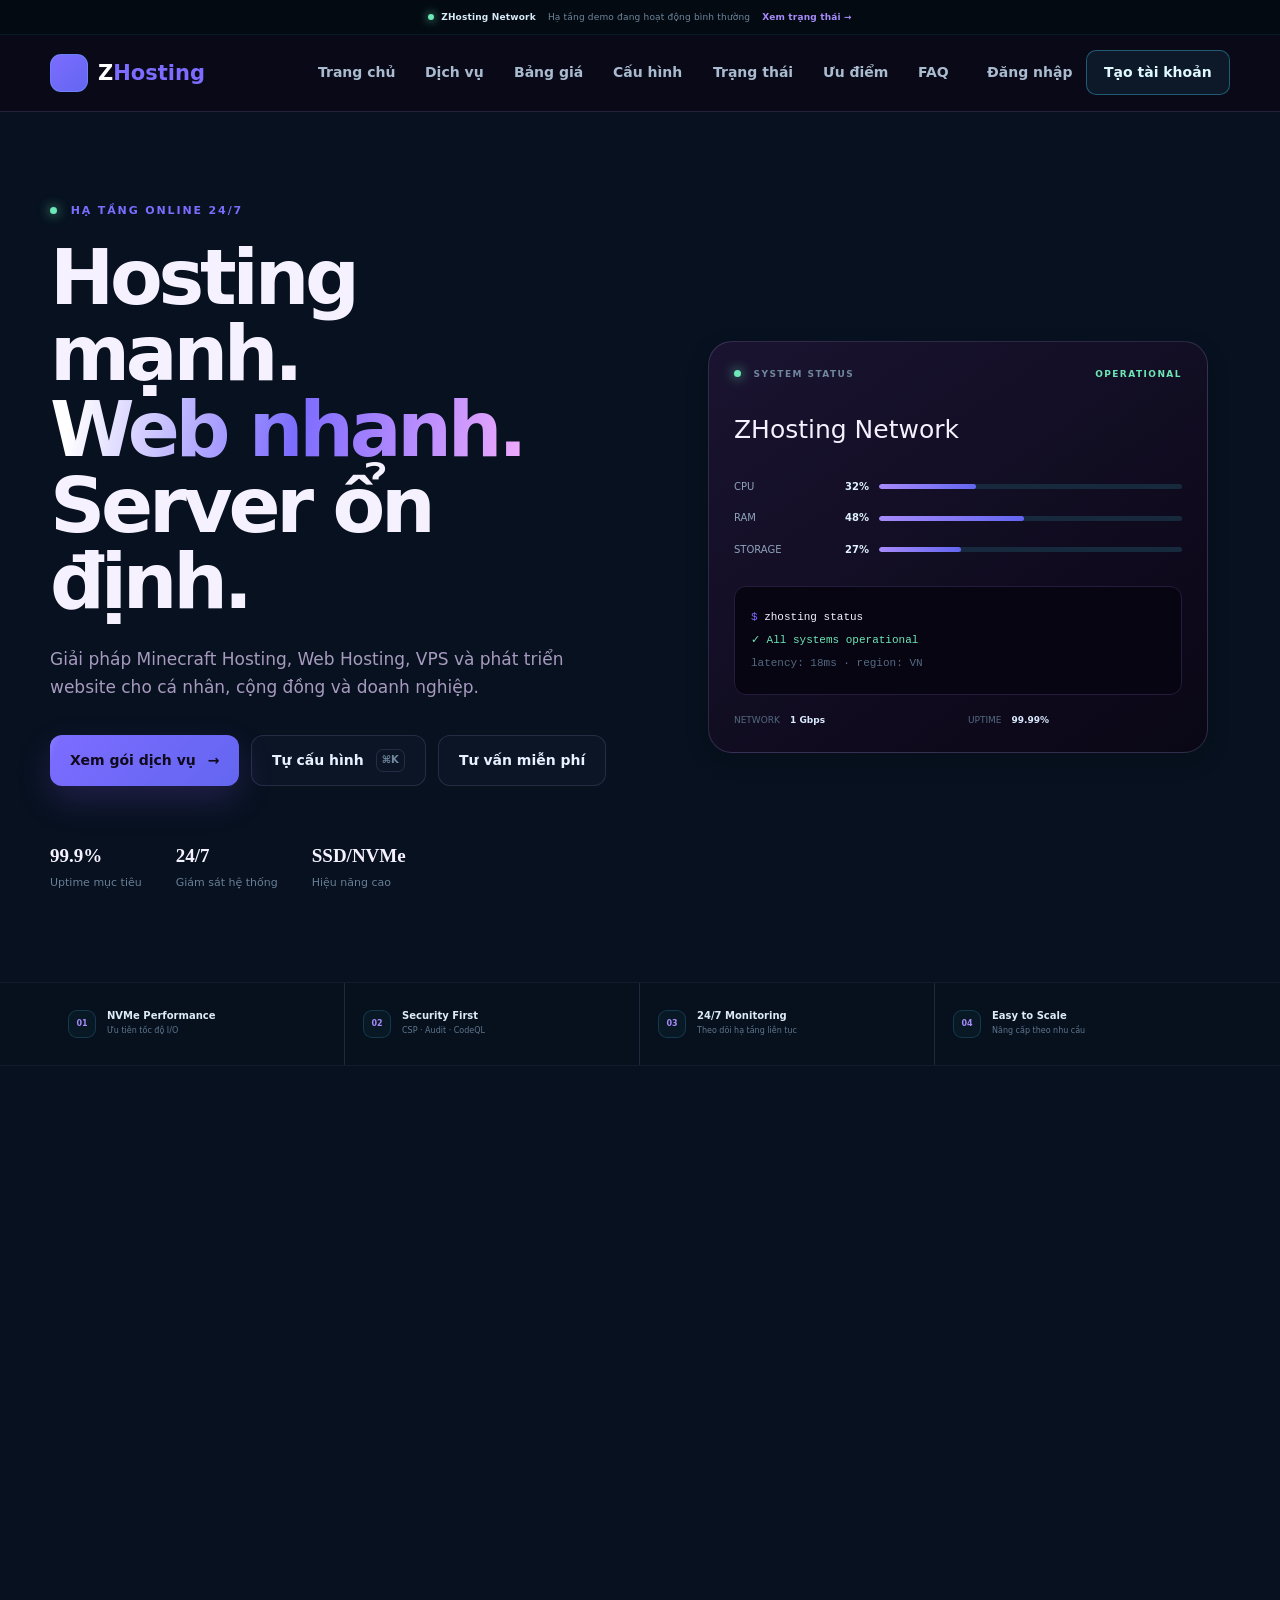
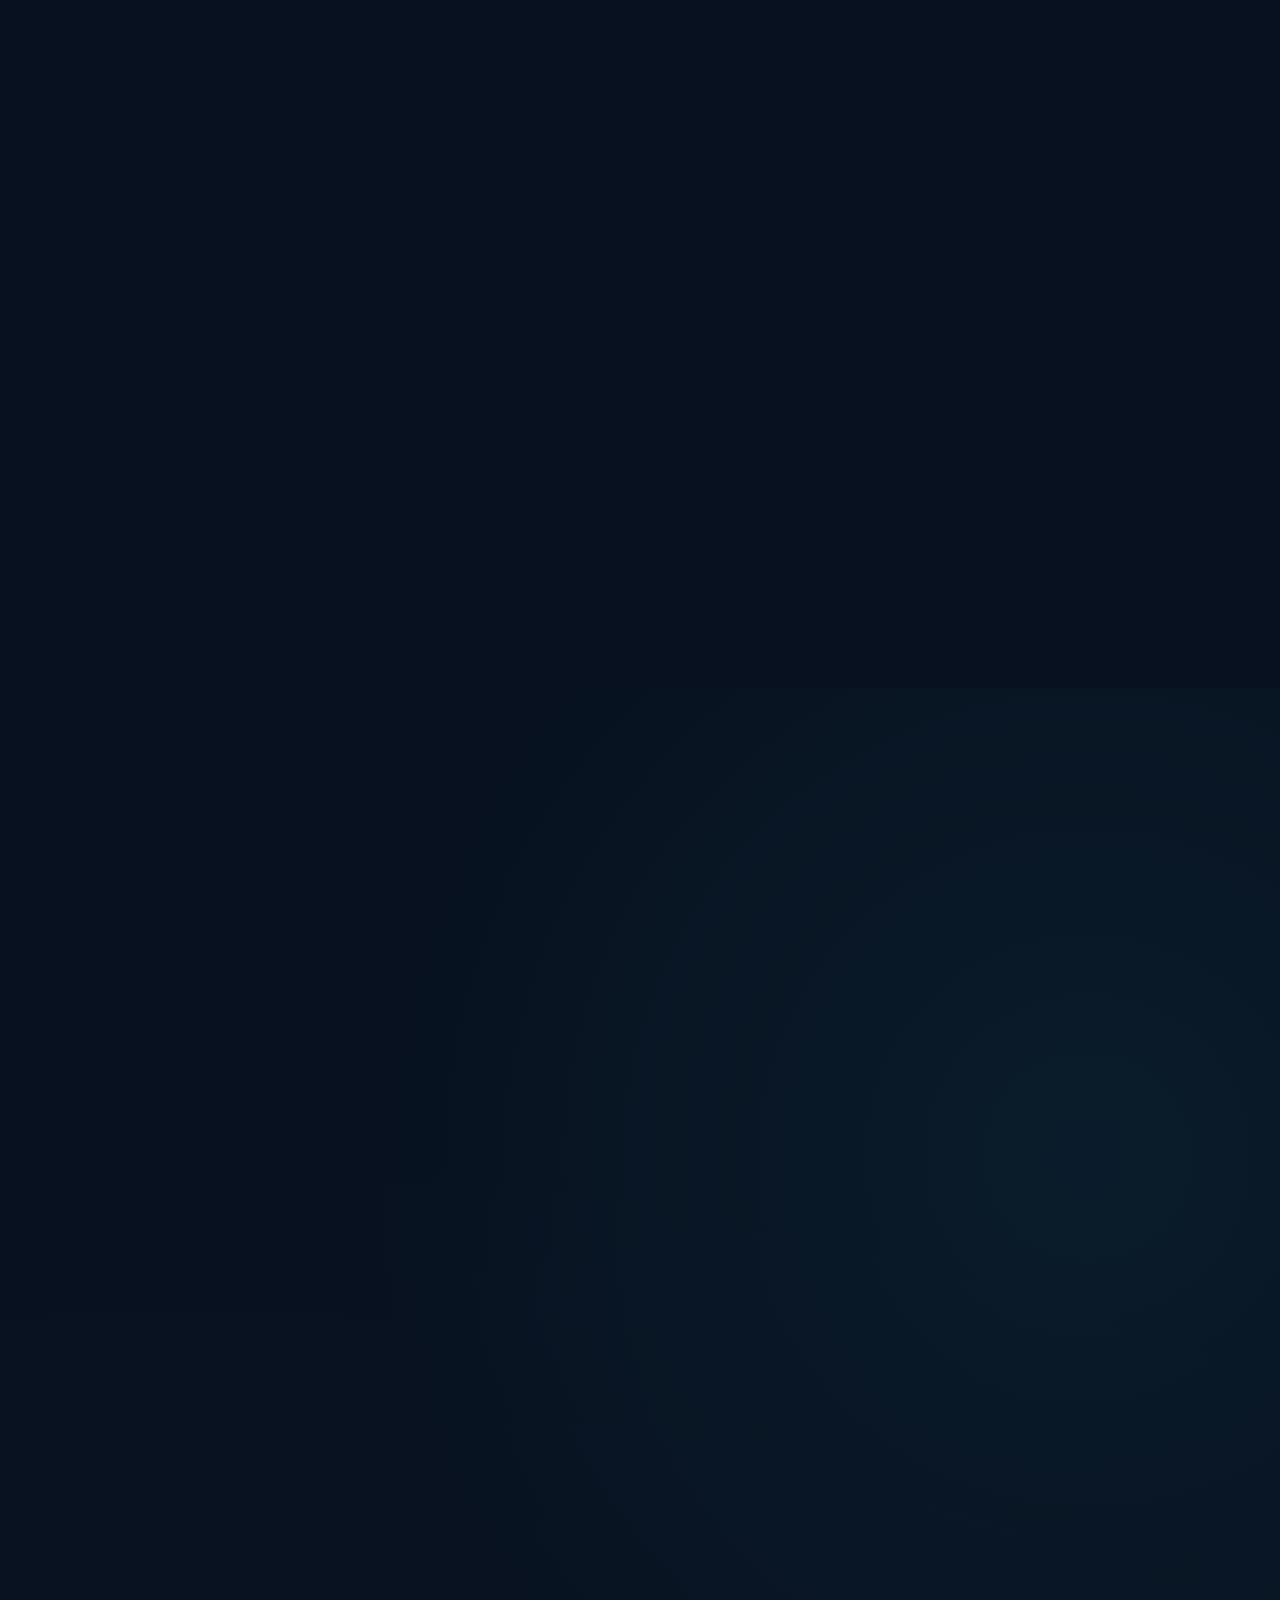
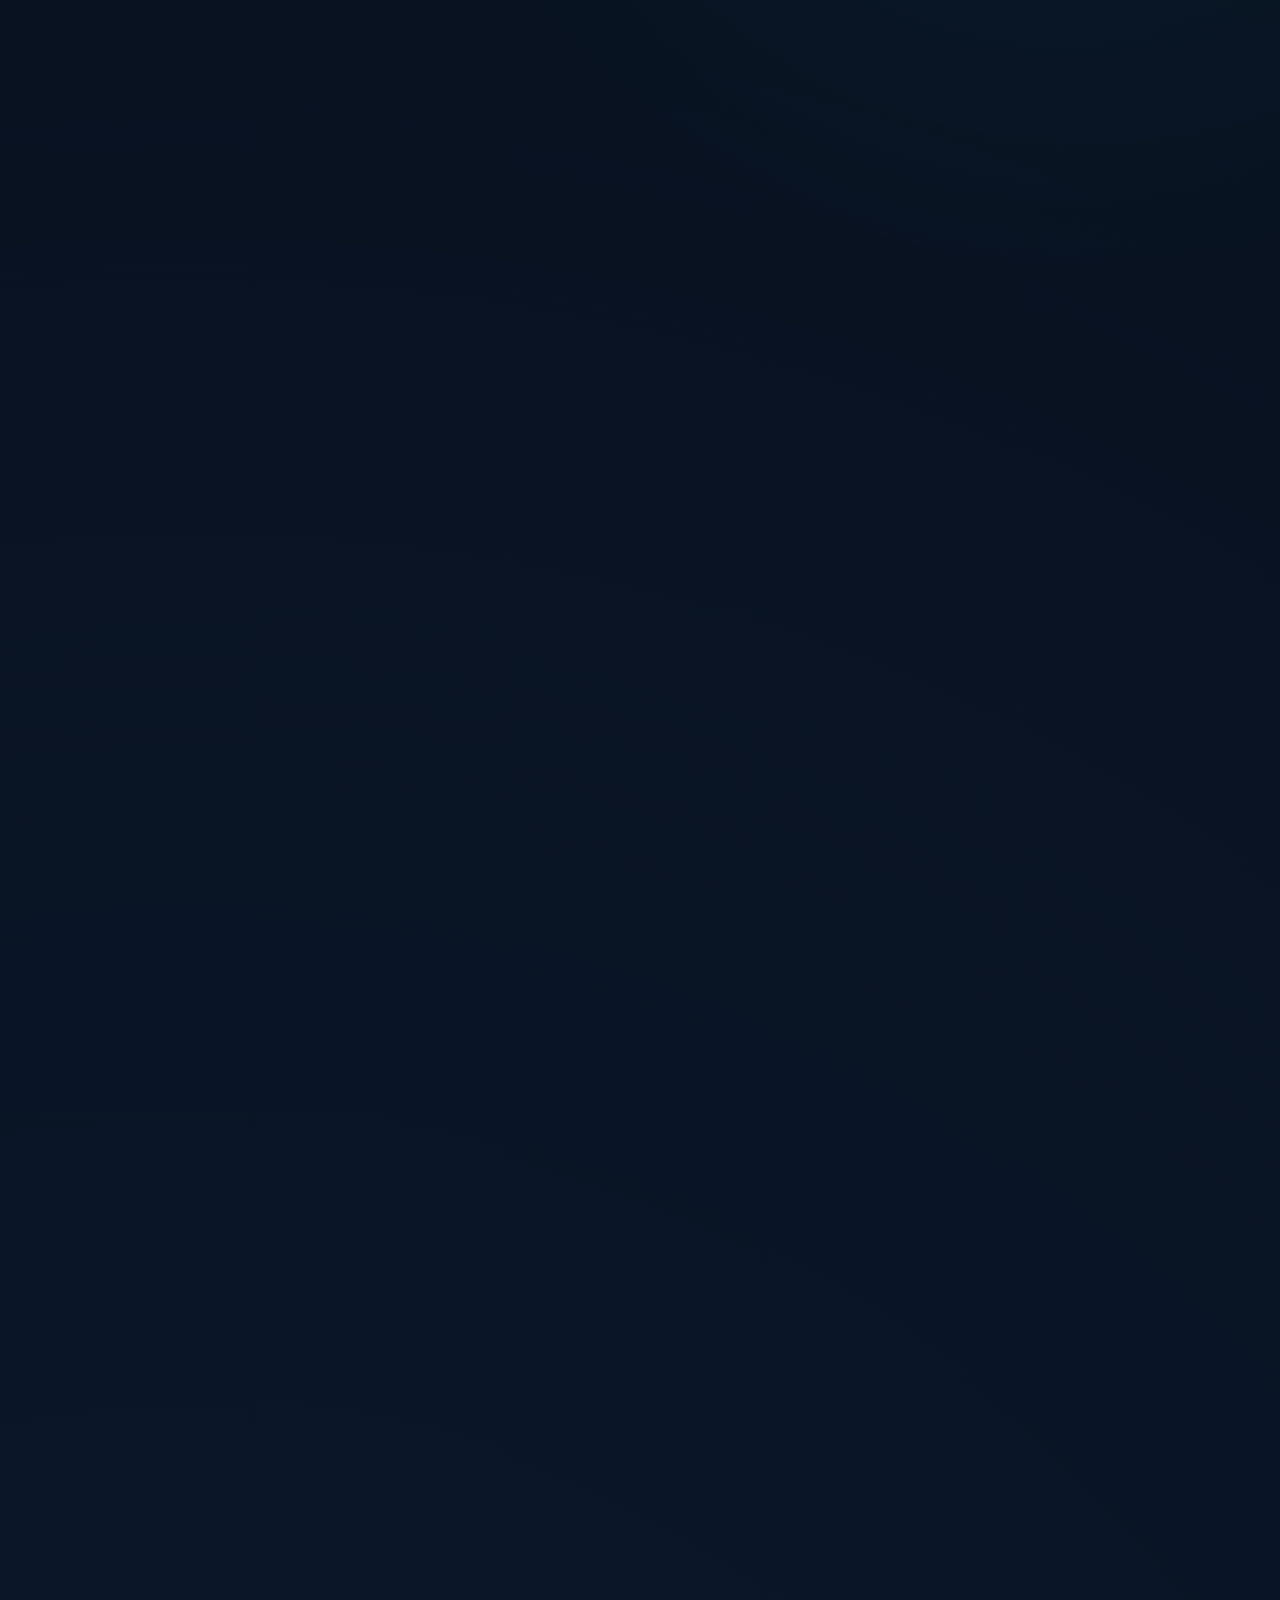
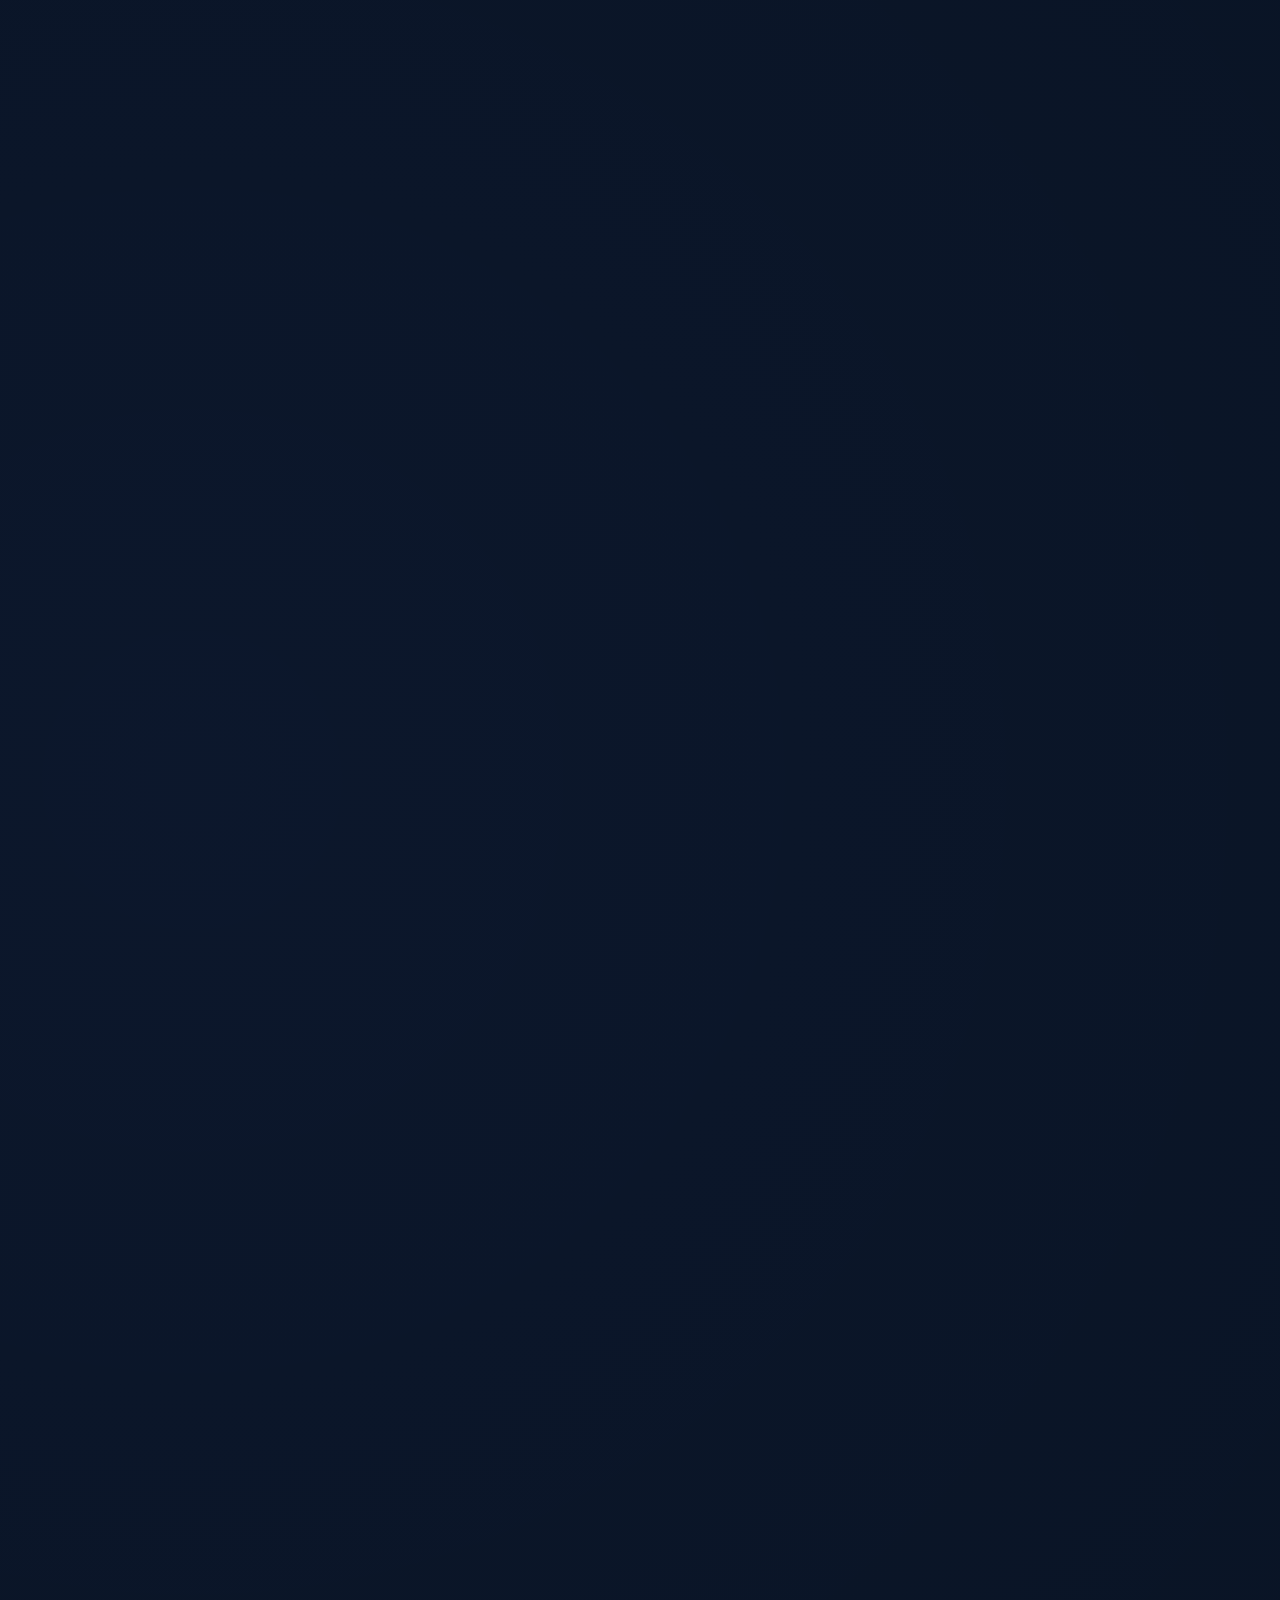
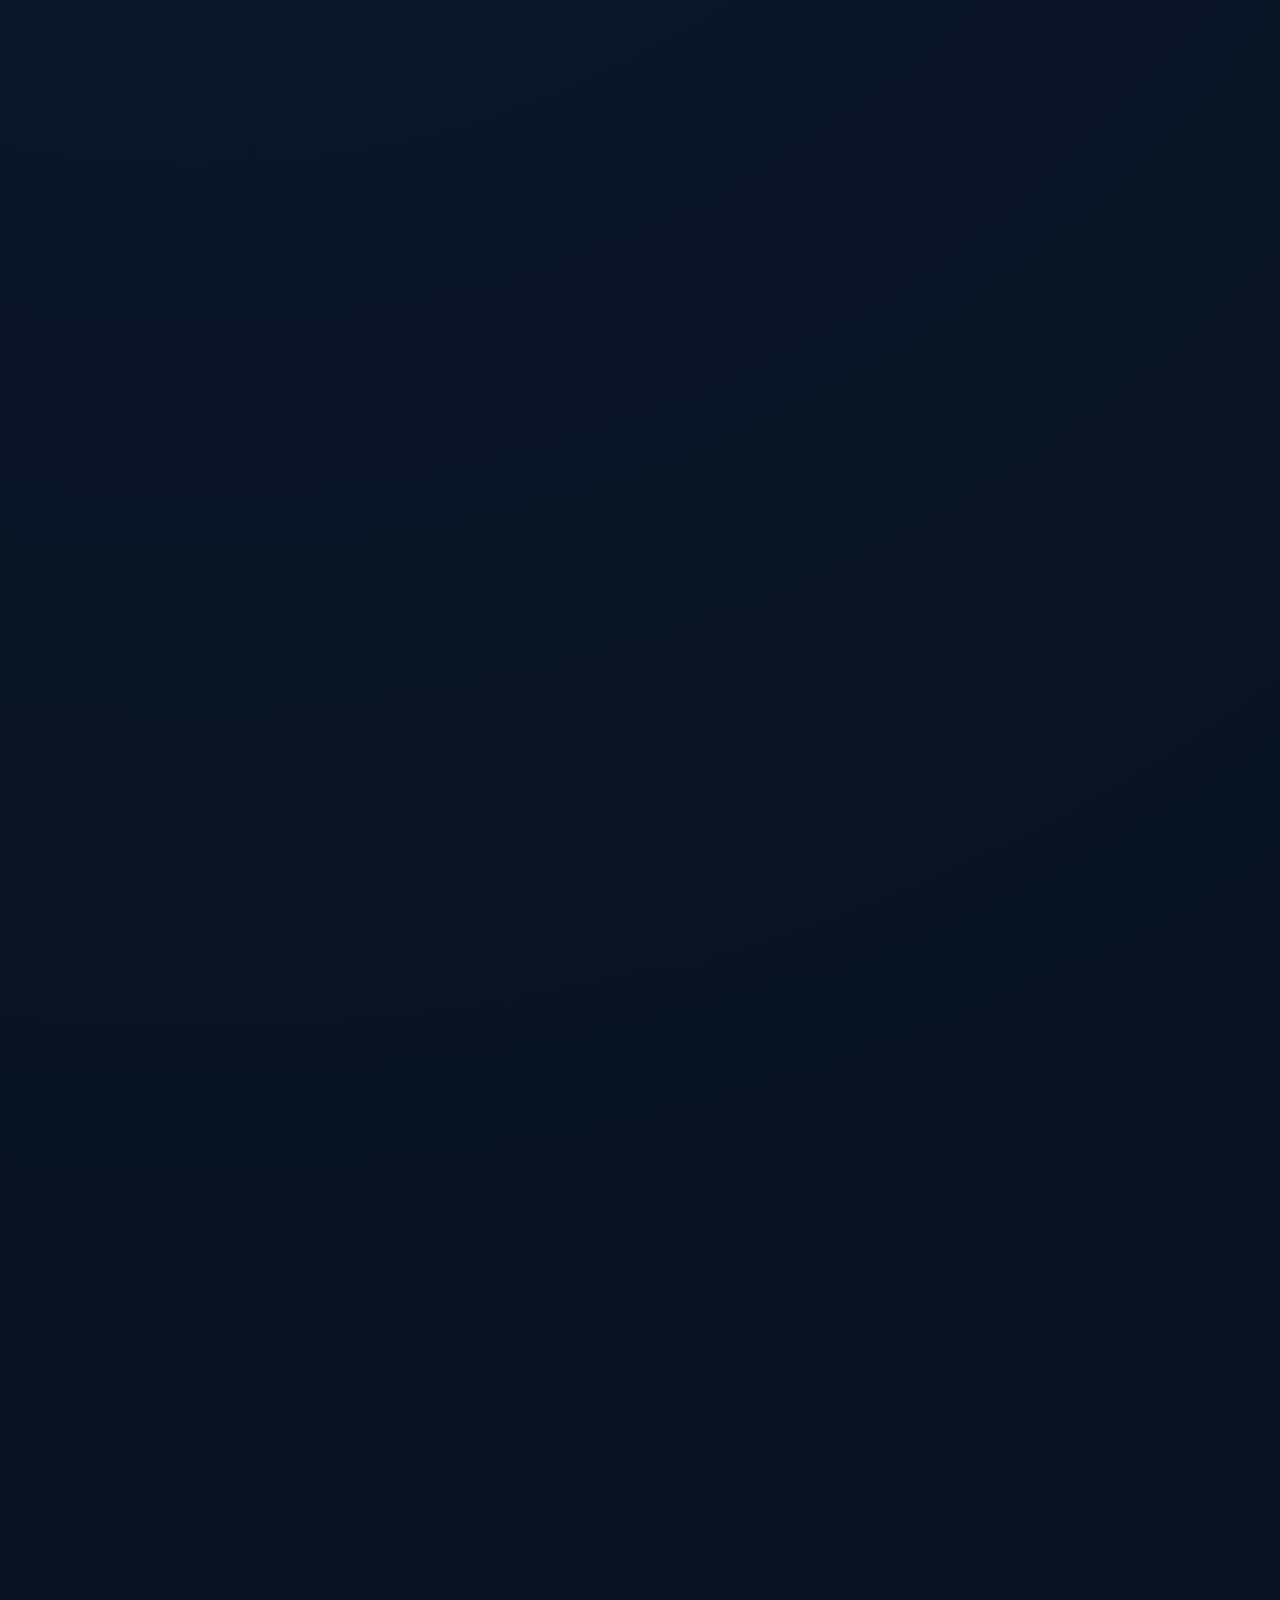
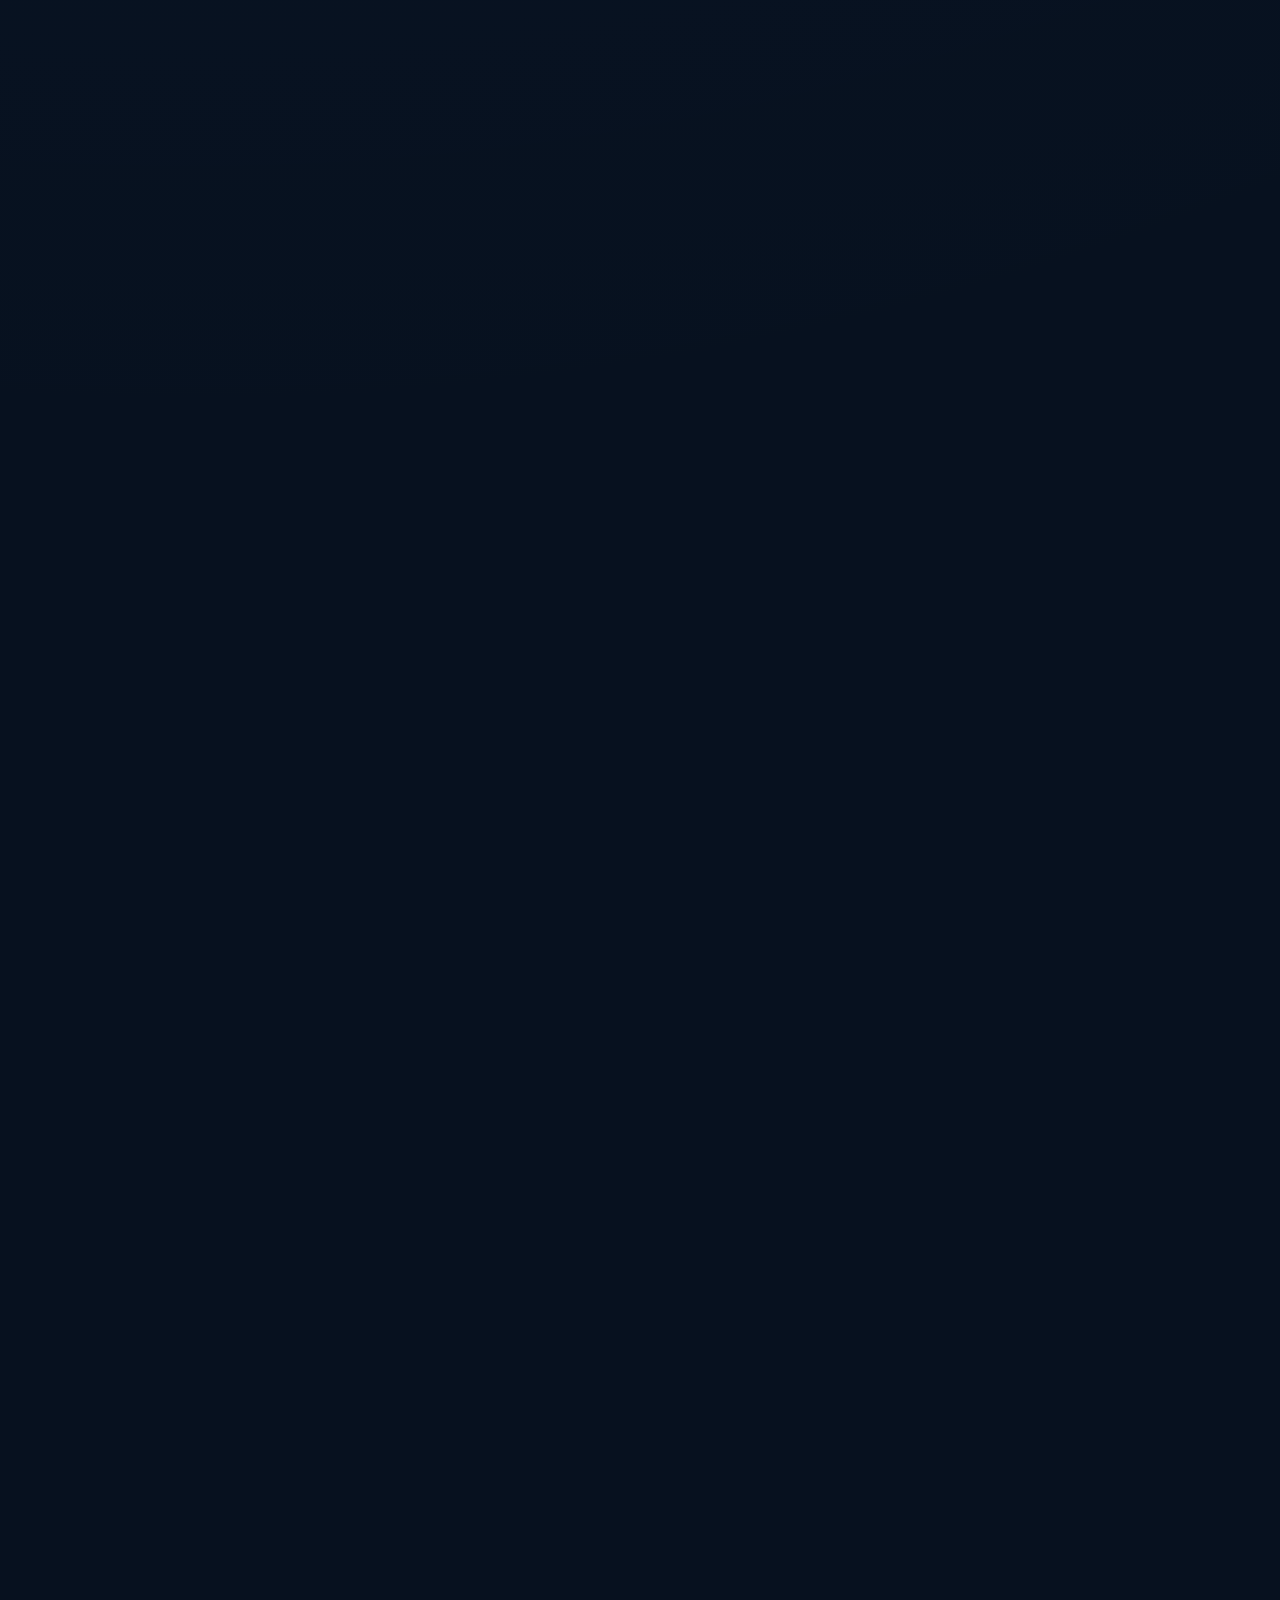
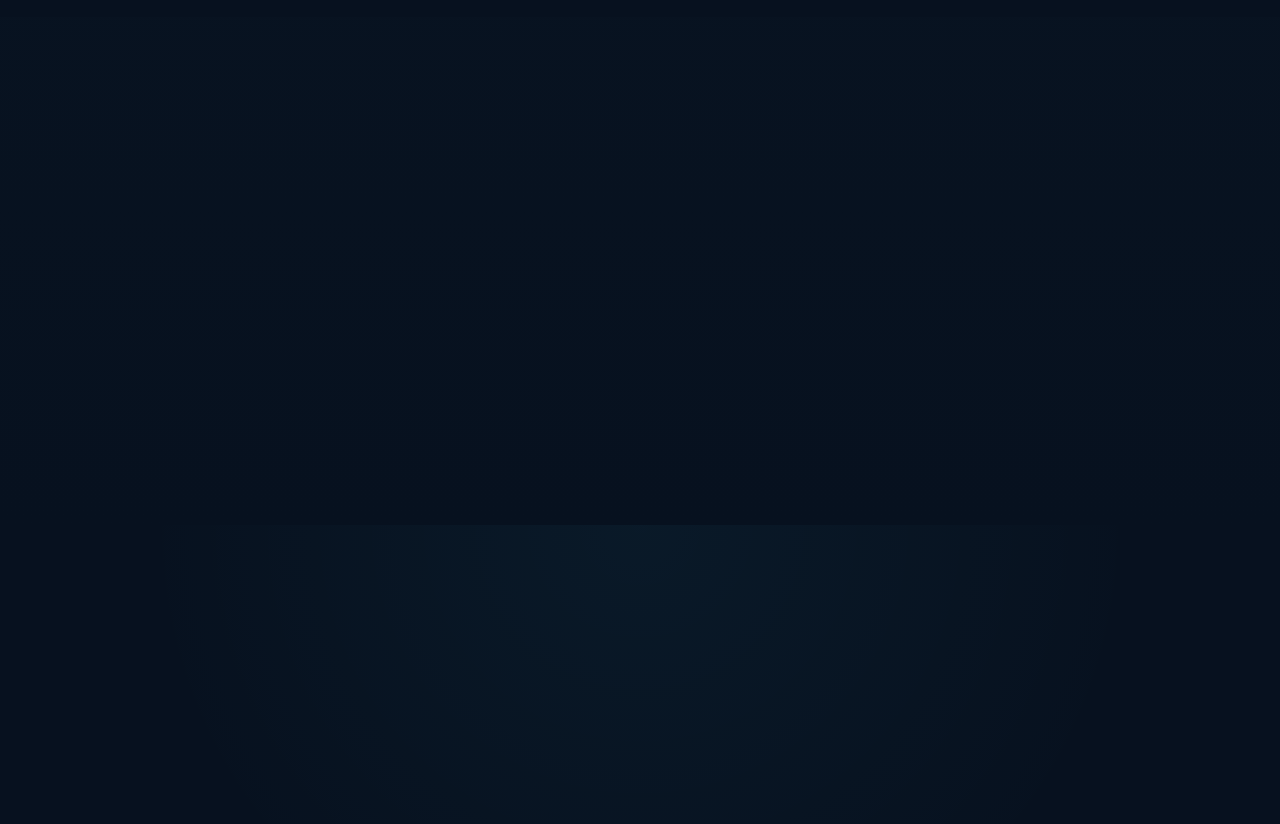
==== index.html @ 917c0b22 "fix: remove duplicate homepage support bubbles" ====
<!DOCTYPE html>
<html lang="vi">
<head>
  <meta charset="UTF-8">
  <meta name="viewport" content="width=device-width, initial-scale=1.0">
<meta http-equiv="Content-Security-Policy" content="default-src 'self'; base-uri 'self'; object-src 'none'; script-src 'self'; style-src 'self' 'unsafe-inline' https://fonts.googleapis.com; font-src 'self' https://fonts.gstatic.com data:; img-src 'self' data: https:; connect-src 'self'; form-action 'self'; media-src 'self'; worker-src 'self'; manifest-src 'self'; upgrade-insecure-requests">
<meta name="referrer" content="strict-origin-when-cross-origin">
  <meta name="description" content="ZHosting - Minecraft Hosting, Web Hosting, VPS và dịch vụ phát triển website hiệu năng cao.">
  <meta name="theme-color" content="#07111f">
  <meta name="color-scheme" content="dark">
  <meta name="robots" content="index,follow">
  <link rel="icon" type="image/svg+xml" href="assets/brand/zhosting-mark.svg"><link rel="apple-touch-icon" href="assets/brand/zhosting-mark.svg"><title>ZHosting — Hosting mạnh. Web nhanh. Server ổn định.</title>
  <link rel="preconnect" href="https://fonts.googleapis.com">
  <link rel="preconnect" href="https://fonts.gstatic.com" crossorigin>
  <link href="https://fonts.googleapis.com/css2?family=Inter:wght@400;500;600;700;800&family=Space+Grotesk:wght@500;600;700&display=swap" rel="stylesheet">
  <link rel="stylesheet" href="assets/css/styles.css">
  <link rel="stylesheet" href="assets/css/ui.css">
</head>
<body>
  <div class="site-live-pill" aria-label="ZHosting trạng thái hệ thống"><span class="site-live-dot" aria-hidden="true"></span><span>ONLINE</span><time data-live-clock aria-live="polite"></time></div>

  <div class="noise"></div>
  <div class="announcement-bar">
    <div class="container announcement-inner">
      <span class="announcement-live"><i></i> ZHosting Network</span>
      <span>Hạ tầng demo đang hoạt động bình thường</span>
      <a href="#status">Xem trạng thái →</a>
    </div>
  </div>
  <header class="header" id="top">
    <div class="container nav">
      <a class="brand" href="#top" aria-label="ZHosting">
        <span class="brand-mark"><img src="assets/brand/zhosting-mark.svg" alt="" width="35" height="35"></span><span>Z<span class="accent">Hosting</span></span>
      </a>
      <button class="menu-btn" id="menuBtn" aria-label="Mở menu">☰</button>
      <nav class="nav-links" id="navLinks"><a class="nav-home" href="#top">Trang chủ</a>
        <a href="#services">Dịch vụ</a>
        <a href="#pricing">Bảng giá</a>
        <a href="#config">Cấu hình</a>
        <a href="#status">Trạng thái</a><a href="#why">Ưu điểm</a>
        <a href="#faq">FAQ</a>
        <span class="nav-account" id="navAccount"><a href="auth/login.html">Đăng nhập</a><a class="nav-cta" href="auth/register.html">Tạo tài khoản</a></span>
      </nav>
    </div>
  </header>

  <main>
    <section class="hero">
      <div class="container hero-grid">
        <div class="hero-copy reveal">
          <div class="eyebrow"><span class="pulse"></span> HẠ TẦNG ONLINE 24/7</div>
          <h1>Hosting mạnh.<br><span class="gradient-text">Web nhanh.</span><br>Server ổn định.</h1>
          <p class="hero-desc">Giải pháp Minecraft Hosting, Web Hosting, VPS và phát triển website cho cá nhân, cộng đồng và doanh nghiệp.</p>
          <div class="hero-actions">
            <a class="btn btn-primary" href="#pricing">Xem gói dịch vụ <span>→</span></a>
            <a class="btn btn-ghost" href="#config">Tự cấu hình <span>⌘K</span></a>
            <a class="btn btn-ghost" href="#contact">Tư vấn miễn phí</a>
          </div>
          <div class="trust-row">
            <div><strong>99.9%</strong><span>Uptime mục tiêu</span></div>
            <div><strong>24/7</strong><span>Giám sát hệ thống</span></div>
            <div><strong>SSD/NVMe</strong><span>Hiệu năng cao</span></div>
          </div>
        </div>
        <div class="hero-visual reveal delay">
          <div class="orb orb-one"></div><div class="orb orb-two"></div>
          <div class="server-card">
            <div class="server-top"><span class="live-dot"></span> SYSTEM STATUS <span class="status">OPERATIONAL</span></div>
            <div class="server-title">ZHosting Network</div>
            <div class="metrics">
              <div><span>CPU</span><b>32%</b><i><em style="width:32%"></em></i></div>
              <div><span>RAM</span><b>48%</b><i><em style="width:48%"></em></i></div>
              <div><span>STORAGE</span><b>27%</b><i><em style="width:27%"></em></i></div>
            </div>
            <div class="terminal">
              <p><span>$</span> zhosting status</p>
              <p class="ok">✓ All systems operational</p>
              <p class="muted">latency: 18ms · region: VN</p>
            </div>
            <div class="server-bottom"><span>NETWORK</span><strong>1 Gbps</strong><span>UPTIME</span><strong>99.99%</strong></div>
          </div>
        </div>
      </div>
      <div class="hero-grid-lines"></div>
    </section>
    <section class="trust-ribbon">
      <div class="container trust-ribbon-grid">
        <div><span class="trust-icon">01</span><div><b>NVMe Performance</b><small>Ưu tiên tốc độ I/O</small></div></div>
        <div><span class="trust-icon">02</span><div><b>Security First</b><small>CSP · Audit · CodeQL</small></div></div>
        <div><span class="trust-icon">03</span><div><b>24/7 Monitoring</b><small>Theo dõi hạ tầng liên tục</small></div></div>
        <div><span class="trust-icon">04</span><div><b>Easy to Scale</b><small>Nâng cấp theo nhu cầu</small></div></div>
      </div>
    </section>

    <section class="section" id="services">
      <div class="container">
        <div class="section-head reveal"><div><span class="eyebrow">DỊCH VỤ</span><h2>Một nền tảng.<br><span class="gradient-text">Mọi nhu cầu.</span></h2></div><p>Từ một server Minecraft nhỏ đến hệ thống website cần mở rộng, ZHosting tập trung vào hiệu năng, ổn định và trải nghiệm quản trị đơn giản.</p></div>
        <div class="service-grid">
          <article class="service-card featured reveal"><span class="service-icon">MC</span><div class="tag">HOT</div><h3>Minecraft Hosting</h3><p>Máy chủ game tối ưu cho Paper, Purpur, Leaf và các server Minecraft hiện đại.</p><ul><li>CPU hiệu năng cao</li><li>SSD/NVMe tốc độ cao</li><li>Backup & chống DDoS</li></ul><a href="#pricing">Khám phá →</a></article>
          <article class="service-card reveal"><span class="service-icon">&lt;/&gt;</span><h3>Web Hosting</h3><p>Không gian hosting ổn định cho landing page, portfolio, blog và website doanh nghiệp.</p><ul><li>SSL miễn phí</li><li>Deploy nhanh</li><li>Quản lý dễ dàng</li></ul><a href="#pricing">Khám phá →</a></article>
          <article class="service-card reveal"><span class="service-icon">VPS</span><h3>VPS / Server</h3><p>Tài nguyên riêng cho ứng dụng, API, database, bot và hệ thống cần quyền kiểm soát cao.</p><ul><li>Root/Administrator</li><li>Linux / Windows</li><li>Scale theo nhu cầu</li></ul><a href="#contact">Tư vấn →</a></article>
          <article class="service-card reveal"><span class="service-icon">DEV</span><h3>Web Development</h3><p>Thiết kế và phát triển website hiện đại, responsive, tối ưu tốc độ và UX.</p><ul><li>UI/UX hiện đại</li><li>Frontend / Backend</li><li>Bàn giao source</li></ul><a href="#contact">Nhận báo giá →</a></article>
        </div>
      </div>
    </section>


    <section class="section launch-section" id="launch">
      <div class="container">
        <div class="launch-head reveal">
          <div>
            <span class="eyebrow">ZHOSTING COMMAND</span>
            <h2>Đi thẳng đến<br><span class="gradient-text">thứ bạn cần.</span></h2>
          </div>
          <div class="launch-status"><i></i><span>NETWORK READY</span><b id="launchClock">--:--</b></div>
        </div>
        <div class="launch-grid">
          <a class="launch-card launch-feature reveal" href="dashboard/index.html">
            <span class="launch-number">01</span>
            <div><small>CONTROL CENTER</small><h3>Quản lý tài khoản</h3><p>Mở workspace, profile, security và các công cụ cá nhân.</p></div>
            <span class="launch-arrow">↗</span>
          </a>
          <a class="launch-card reveal" href="#config">
            <span class="launch-number">02</span>
            <div><small>CONFIG BUILDER</small><h3>Tự dựng cấu hình</h3><p>Chọn RAM, CPU và add-on rồi xem giá minh họa ngay.</p></div>
            <span class="launch-arrow">→</span>
          </a>
          <a class="launch-card reveal" href="#status">
            <span class="launch-number">03</span>
            <div><small>LIVE STATUS</small><h3>Xem hạ tầng</h3><p>Theo dõi node, uptime, latency và trạng thái dịch vụ.</p></div>
            <span class="launch-arrow">→</span>
          </a>
          <a class="launch-card reveal" href="#contact">
            <span class="launch-number">04</span>
            <div><small>PROJECT BRIEF</small><h3>Gửi nhu cầu</h3><p>Mô tả dự án để bắt đầu trao đổi cấu hình phù hợp.</p></div>
            <span class="launch-arrow">→</span>
          </a>
        </div>
      </div>
    </section>


    <section class="section getting-started-section" id="start">
      <div class="container">
        <div class="section-head centered reveal">
          <span class="eyebrow">BẮT ĐẦU NHANH</span>
          <h2>Chưa biết chọn gì?<br><span class="gradient-text">Làm theo 3 bước.</span></h2>
          <p>ZHosting hướng dẫn theo từng bước để bạn dễ hiểu cấu hình, chi phí và cách liên hệ trước khi quyết định.</p>
        </div>
        <div class="start-grid">
          <article class="start-card reveal">
            <span class="start-number">01</span>
            <div class="start-icon" aria-hidden="true">01</div>
            <h3>Chọn nhu cầu</h3>
            <p>Chơi Minecraft, làm website hay chạy VPS? Chọn đúng loại dịch vụ trước.</p>
            <a href="#services">Xem dịch vụ <span>→</span></a>
          </article>
          <article class="start-card reveal">
            <span class="start-number">02</span>
            <div class="start-icon" aria-hidden="true">02</div>
            <h3>Kiểm tra cấu hình</h3>
            <p>Dùng Config Builder để thử RAM, CPU và add-on. Giá hiển thị là giá minh họa.</p>
            <a href="#config">Mở Config Builder <span>→</span></a>
          </article>
          <article class="start-card reveal">
            <span class="start-number">03</span>
            <div class="start-icon" aria-hidden="true">03</div>
            <h3>Liên hệ để chốt</h3>
            <p>Nếu chưa chắc, gửi nhu cầu hoặc liên hệ Zalo/Discord để được tư vấn cấu hình.</p>
            <a href="#contact">Liên hệ ngay <span>→</span></a>
          </article>
        </div>
        <div class="start-note reveal">
          <span class="start-note-dot"></span>
          <div><strong>Gợi ý cho người mới:</strong> Bạn không cần hiểu server trước. Chỉ cần nói bạn muốn chạy gì, ZHosting có thể tư vấn cấu hình phù hợp.</div>
        </div>
      </div>
    </section>
    <section class="section compare-section">
      <div class="container">
        <div class="section-head centered reveal"><span class="eyebrow">SO SÁNH NHANH</span><h2>Chọn đúng cấu hình ngay từ đầu.</h2><p>So sánh các gói phổ biến trước khi triển khai hệ thống.</p></div>
        <div class="compare-wrap reveal">
          <div class="compare-row compare-head"><span>Tính năng</span><b>Basic</b><b>Pro</b><b>Business</b></div>
          <div class="compare-row"><span>RAM</span><b>4 GB</b><b>8 GB</b><b>16 GB</b></div>
          <div class="compare-row"><span>CPU</span><b>2 vCPU</b><b>4 vCPU</b><b>8 vCPU</b></div>
          <div class="compare-row"><span>NVMe</span><b>30 GB</b><b>80 GB</b><b>160 GB</b></div>
          <div class="compare-row"><span>Anti-DDoS</span><i>✓</i><i>✓</i><i>✓</i></div>
          <div class="compare-row"><span>Backup tự động</span><i>—</i><i>✓</i><i>✓</i></div>
          <div class="compare-row"><span>Hỗ trợ cấu hình</span><i>—</i><i>✓</i><i>✓</i></div>
        </div>
      </div>
    </section>

    <section class="section stats-section">
      <div class="container stats-bar reveal">
        <div><strong data-counter="99.99">0</strong><span>%</span><small>Uptime mục tiêu</small></div>
        <div><strong data-counter="18">0</strong><span>ms</span><small>Latency trung bình</small></div>
        <div><strong data-counter="12">0</strong><span>+</span><small>Node hạ tầng</small></div>
        <div><strong data-counter="24">0</strong><span>/7</span><small>Giám sát hệ thống</small></div>
      </div>
    </section>

    <section class="section pricing-section" id="pricing">
      <div class="container">
        <div class="section-head centered reveal"><span class="eyebrow">BẢNG GIÁ</span><h2>Chọn cấu hình phù hợp.</h2><p>Giá minh họa để tham khảo. Cấu hình thực tế có thể tùy chỉnh theo dự án.</p></div>
        <div class="billing-toggle reveal"><button class="active" data-cycle="month">Theo tháng</button><button data-cycle="year">Theo năm <small>-15%</small></button></div>
        <div class="price-grid">
          <article class="price-card reveal"><span class="plan">STARTER</span><span class="plan-fit">PHÙ HỢP: SERVER NHỎ</span><h3>Minecraft Basic</h3><div class="price"><b data-month="39K" data-year="33K">39K</b><small>/tháng</small></div><p>Dành cho server nhỏ, bạn bè và cộng đồng mới bắt đầu.</p><div class="plan-tip"><b>Bạn nên chọn gói này nếu:</b><span>chủ yếu cần một server Minecraft cơ bản, ít plugin và lưu lượng vừa phải.</span></div><ul><li>4 GB RAM</li><li>2 vCPU</li><li>NVMe 30 GB</li><li>Anti-DDoS</li><li>Backup cơ bản</li></ul><a class="btn btn-ghost full" href="#contact">Tư vấn gói Basic →</a></article>
          <article class="price-card popular reveal"><div class="popular-label">ĐƯỢC CHỌN NHIỀU</div><span class="plan">PRO</span><span class="plan-fit">PHÙ HỢP: SERVER ĐANG PHÁT TRIỂN</span><h3>Minecraft Pro</h3><div class="price"><b data-month="89K" data-year="76K">89K</b><small>/tháng</small></div><p>Cho server đang phát triển, nhiều plugin và cộng đồng đông hơn.</p><div class="plan-tip"><b>Bạn nên chọn gói này nếu:</b><span>muốn dư tài nguyên để chạy plugin, event và mở rộng người chơi.</span></div><ul><li>8 GB RAM</li><li>4 vCPU</li><li>NVMe 80 GB</li><li>Anti-DDoS nâng cao</li><li>Backup tự động</li></ul><a class="btn btn-primary full" href="#contact">Tư vấn gói Pro →</a></article>
          <article class="price-card reveal"><span class="plan">BUSINESS</span><span class="plan-fit">PHÙ HỢP: APP / WEBSITE / VPS</span><h3>VPS Business</h3><div class="price"><b data-month="199K" data-year="169K">199K</b><small>/tháng</small></div><p>Dành cho ứng dụng, API, database và website cần tài nguyên riêng.</p><div class="plan-tip"><b>Bạn nên chọn gói này nếu:</b><span>cần quyền kiểm soát cao hơn hosting thông thường hoặc chạy nhiều dịch vụ cùng lúc.</span></div><ul><li>8 vCPU</li><li>16 GB RAM</li><li>NVMe 160 GB</li><li>IPv4 riêng</li><li>Hỗ trợ cấu hình</li></ul><a class="btn btn-ghost full" href="#contact">Tư vấn VPS →</a></article>
        </div>
      </div>
    </section>



    <section class="section config-section" id="config">
      <div class="container">
        <div class="section-head centered reveal">
          <span class="eyebrow">CONFIG BUILDER</span>
          <h2>Tự chọn cấu hình.<br><span class="gradient-text">ZHosting tính giúp bạn.</span></h2>
          <p>Chọn loại dịch vụ, tài nguyên và tiện ích. Giá bên dưới là giá minh họa cho giao diện demo.</p>
        </div>
        <div class="config-layout">
          <div class="config-panel reveal" data-zui-reveal="left">
            <div class="config-step"><span>01</span><div><b>Dịch vụ</b><small>Chọn nền tảng bạn cần.</small></div></div>
            <div class="config-options" role="group" aria-label="Loại dịch vụ">
              <button class="config-option active" type="button" data-service="minecraft" data-base="39"><span>MC</span><b>Minecraft</b><small>Từ 39K/tháng</small></button>
              <button class="config-option" type="button" data-service="web" data-base="59"><span>WEB</span><b>Web Hosting</b><small>Từ 59K/tháng</small></button>
              <button class="config-option" type="button" data-service="vps" data-base="199"><span>VPS</span><b>VPS Server</b><small>Từ 199K/tháng</small></button>
            </div>

            <div class="config-step"><span>02</span><div><b>Tài nguyên</b><small>Điều chỉnh theo nhu cầu.</small></div></div>
            <div class="config-slider-row">
              <label for="ramRange">RAM <strong><output id="ramValue">4 GB</output></strong></label>
              <input id="ramRange" type="range" min="2" max="32" step="2" value="4">
              <div class="range-meta"><span>2 GB</span><span>32 GB</span></div>
            </div>
            <div class="config-slider-row">
              <label for="cpuRange">CPU <strong><output id="cpuValue">2 vCPU</output></strong></label>
              <input id="cpuRange" type="range" min="1" max="16" step="1" value="2">
              <div class="range-meta"><span>1 vCPU</span><span>16 vCPU</span></div>
            </div>

            <div class="config-step"><span>03</span><div><b>Tiện ích</b><small>Thêm lớp bảo vệ và vận hành.</small></div></div>
            <div class="config-addons">
              <label class="config-check"><input type="checkbox" data-addon="backup" data-price="20"><span><b>Backup tự động</b><small>Snapshot định kỳ</small></span><strong>+20K</strong></label>
              <label class="config-check"><input type="checkbox" data-addon="support" data-price="30"><span><b>Priority Support</b><small>Ưu tiên xử lý ticket</small></span><strong>+30K</strong></label>
              <label class="config-check"><input type="checkbox" data-addon="security" data-price="25"><span><b>Security Pack</b><small>Hardening cơ bản</small></span><strong>+25K</strong></label>
            </div>
          </div>

          <aside class="config-result reveal" data-zui-reveal="right">
            <div class="config-result-top"><span class="eyebrow">YOUR CONFIGURATION</span><span class="config-live"><i></i> READY</span></div>
            <div class="config-recommendation" id="configRecommendation"><span>GỢI Ý</span><b id="configRecommendationText">Cấu hình cân bằng cho server cộng đồng.</b></div>
            <h3 id="configTitle">Minecraft Hosting</h3>
            <p id="configDescription">Cấu hình cân bằng cho server cộng đồng.</p>
            <div class="config-summary">
              <div><span>RAM</span><b id="summaryRam">4 GB</b></div>
              <div><span>CPU</span><b id="summaryCpu">2 vCPU</b></div>
              <div><span>ADD-ONS</span><b id="summaryAddons">0</b></div>
            </div>
            <div class="config-price"><small>Tạm tính mỗi tháng</small><strong id="configTotal">39K</strong><span>/tháng</span></div>
            <p class="config-disclaimer">Giá chỉ mang tính minh họa trong prototype. Giá thực tế sẽ được xác nhận khi tư vấn.</p>
            <button class="btn btn-primary full" id="configContact" type="button">Nhận tư vấn cấu hình <span>→</span></button>
            <button class="config-reset" id="configReset" type="button">Đặt lại cấu hình</button>
          </aside>
        </div>
      </div>
    </section>

    <section class="section network-section">
      <div class="container">
        <div class="section-head reveal"><div><span class="eyebrow">NETWORK MAP</span><h2>Những node đang<br><span class="gradient-text">sẵn sàng.</span></h2></div><p>Mô phỏng trạng thái các vùng hạ tầng. Giao diện có thể kết nối API monitoring thật trong bước triển khai backend.</p></div>
        <div class="node-grid zui-stagger">
          <article class="node-card reveal" data-node="hanoi"><div class="node-top"><span class="node-ping"></span><b>HN-01</b><span class="node-status">ONLINE</span></div><h3>Hà Nội</h3><p>Core / Edge Node</p><div class="node-meter"><i style="width:38%"></i></div><small>Load <b>38%</b> · 14ms</small></article>
          <article class="node-card reveal" data-node="hcm"><div class="node-top"><span class="node-ping"></span><b>HCM-02</b><span class="node-status">ONLINE</span></div><h3>TP. Hồ Chí Minh</h3><p>Game / Web Node</p><div class="node-meter"><i style="width:52%"></i></div><small>Load <b>52%</b> · 18ms</small></article>
          <article class="node-card reveal" data-node="singapore"><div class="node-top"><span class="node-ping"></span><b>SG-01</b><span class="node-status">ONLINE</span></div><h3>Singapore</h3><p>International Edge</p><div class="node-meter"><i style="width:29%"></i></div><small>Load <b>29%</b> · 32ms</small></article>
          <article class="node-card reveal" data-node="tokyo"><div class="node-top"><span class="node-ping"></span><b>JP-01</b><span class="node-status">STANDBY</span></div><h3>Tokyo</h3><p>Expansion Node</p><div class="node-meter"><i style="width:17%"></i></div><small>Load <b>17%</b> · 58ms</small></article>
        </div>
      </div>
    </section>

    <section class="section live-section" id="status">
      <div class="container">
        <div class="section-head reveal"><div><span class="eyebrow">LIVE INFRASTRUCTURE</span><h2>Hạ tầng đang<br><span class="gradient-text">hoạt động.</span></h2></div><p>Theo dõi mô phỏng tình trạng dịch vụ theo thời gian thực. Giao diện sẵn sàng kết nối API status page sau này.</p></div>
        <div class="status-grid">
          <div class="status-main reveal"><div class="status-main-top"><div><span class="live-dot"></span><b>ALL SYSTEMS OPERATIONAL</b></div><span>UPDATED JUST NOW</span></div><div class="uptime-number">99.99<span>%</span></div><p>Uptime mục tiêu trong 30 ngày gần nhất</p><div class="uptime-track"><i></i></div><div class="status-mini"><span>Latency <b>18ms</b></span><span>Network <b>1 Gbps</b></span><span>Nodes <b>12/12</b></span></div></div>
          <div class="status-list reveal"><div><span><i class="status-dot"></i>Minecraft Network</span><b>Operational</b></div><div><span><i class="status-dot"></i>Web Hosting</span><b>Operational</b></div><div><span><i class="status-dot"></i>VPS Infrastructure</span><b>Operational</b></div><div><span><i class="status-dot"></i>Control Panel</span><b>Operational</b></div><div><span><i class="status-dot"></i>Backup System</span><b>Operational</b></div></div>
        </div>
      </div>
    </section>

    <section class="section testimonials">
      <div class="container">
        <div class="section-head centered reveal"><span class="eyebrow">TRẢI NGHIỆM</span><h2>Được xây cho người dùng thật.</h2><p>Những nhận xét dưới đây là nội dung minh họa cho giao diện demo.</p></div>
        <div class="review-grid">
          <article class="review reveal"><div class="stars">★★★★★</div><p>“Giao diện quản lý dễ hiểu, cấu hình server được trình bày rất rõ và không bị rối.”</p><div class="review-user"><span>MC</span><div><b>Server Owner</b><small>Minecraft Community</small></div></div></article>
          <article class="review reveal"><div class="stars">★★★★★</div><p>“Website nhìn hiện đại, tốc độ tải tốt và trải nghiệm trên điện thoại rất ổn.”</p><div class="review-user"><span>WD</span><div><b>Web Developer</b><small>Digital Project</small></div></div></article>
          <article class="review reveal"><div class="stars">★★★★★</div><p>“Từ hosting nhỏ đến VPS, cách trình bày gói dịch vụ giúp mình dễ chọn cấu hình hơn.”</p><div class="review-user"><span>VP</span><div><b>Project Builder</b><small>Online Business</small></div></div></article>
        </div>
      </div>
    </section>

    <section class="section" id="why">
      <div class="container">
        <div class="section-head reveal"><div><span class="eyebrow">TẠI SAO ZHOSTING?</span><h2>Không chỉ là<br><span class="gradient-text">một máy chủ.</span></h2></div></div>
        <div class="feature-grid">
          <div class="feature reveal"><span>01</span><h3>Hiệu năng thực tế</h3><p>Tập trung vào CPU, NVMe và cấu hình hợp lý thay vì quảng cáo thông số thiếu thực tế.</p></div>
          <div class="feature reveal"><span>02</span><h3>Quản trị đơn giản</h3><p>Giao diện rõ ràng, thao tác nhanh, phù hợp cả người mới bắt đầu quản lý server.</p></div>
          <div class="feature reveal"><span>03</span><h3>Hỗ trợ con người</h3><p>Cần cài plugin, cấu hình web hay xử lý lỗi? Bạn có thể liên hệ để được hỗ trợ.</p></div>
          <div class="feature reveal"><span>04</span><h3>Sẵn sàng mở rộng</h3><p>Bắt đầu nhỏ và nâng tài nguyên khi dự án tăng trưởng, hạn chế phải chuyển hệ thống.</p></div>
        </div>
      </div>
    </section>

    <section class="section process">
      <div class="container">
        <div class="section-head centered reveal"><span class="eyebrow">QUY TRÌNH</span><h2>Triển khai trong vài bước.</h2></div>
        <div class="steps">
          <div class="step reveal"><b>01</b><h3>Chọn dịch vụ</h3><p>Chọn hosting, VPS hoặc yêu cầu phát triển web.</p></div>
          <div class="step reveal"><b>02</b><h3>Tư vấn cấu hình</h3><p>Xác định tài nguyên phù hợp với nhu cầu thực tế.</p></div>
          <div class="step reveal"><b>03</b><h3>Triển khai</h3><p>Khởi tạo hệ thống, cấu hình và bàn giao thông tin quản trị.</p></div>
          <div class="step reveal"><b>04</b><h3>Vận hành</h3><p>Theo dõi, tối ưu và nâng cấp khi hệ thống phát triển.</p></div>
        </div>
      </div>
    </section>

    <section class="section faq-section" id="faq">
      <div class="container faq-wrap">
        <div class="section-head reveal"><div><span class="eyebrow">FAQ</span><h2>Câu hỏi thường gặp.</h2></div><div class="faq-search"><input id="faqSearch" type="search" placeholder="Tìm câu hỏi..." aria-label="Tìm câu hỏi"><span>⌕</span></div></div>
        <div class="faq-list">
          <details class="reveal"><summary>ZHosting có hỗ trợ server Minecraft không?</summary><p>Có. Website được thiết kế cho Minecraft Hosting và có thể mở rộng các cấu hình cho server nhỏ đến cộng đồng lớn.</p></details>
          <details class="reveal"><summary>Có thể nâng RAM sau khi mua không?</summary><p>Có. Cấu hình có thể được nâng theo nhu cầu nếu gói và hạ tầng hỗ trợ.</p></details>
          <details class="reveal"><summary>Có hỗ trợ cài plugin và cấu hình server?</summary><p>Có thể hỗ trợ theo phạm vi dịch vụ. Hãy gửi yêu cầu để được tư vấn cấu hình phù hợp.</p></details>
          <details class="reveal"><summary>Website có hỗ trợ điện thoại?</summary><p>Có. Giao diện responsive, tối ưu cho desktop, tablet và màn hình mobile.</p></details>
        </div>
      </div>
    </section>

    <section class="cta-section" id="contact">
      <div class="container contact-shell">
        <div class="contact-copy">
          <span class="eyebrow">LET'S BUILD</span>
          <h2>Bắt đầu dự án của bạn<br><span class="gradient-text">ngay hôm nay.</span></h2>
          <p>Gửi nhanh nhu cầu của bạn. ZHosting sẽ tạo một email brief sẵn sàng để tiếp tục trao đổi.</p>
          <div class="contact-points">
            <span><i></i> Tư vấn cấu hình</span>
            <span><i></i> Gợi ý gói phù hợp</span>
            <span><i></i> Hỗ trợ triển khai</span>
          </div>
          <div class="cta-actions">
            <a class="btn btn-ghost" href="https://discord.com" target="_blank" rel="noreferrer">Discord</a>
            <a class="contact-direct" href="mailto:dangkhoita2@gmail.com">dangkhoita2@gmail.com</a>
          </div>
        </div>
        <form class="contact-form" id="contactForm" novalidate>
          <div class="contact-form-head"><span>PROJECT BRIEF</span><small>~ 60 giây</small></div>
          <label>Họ và tên<input id="contactName" name="name" autocomplete="name" required maxlength="80" placeholder="Nguyễn Văn A"></label>
          <label>Email<input id="contactEmail" name="email" type="email" autocomplete="email" required maxlength="120" placeholder="you@example.com"></label>
          <label>Dịch vụ
            <select id="contactService" name="service">
              <option value="Minecraft Hosting">Minecraft Hosting</option>
              <option value="Web Hosting">Web Hosting</option>
              <option value="VPS / Server">VPS / Server</option>
              <option value="Web Development">Web Development</option>
              <option value="Khác">Khác</option>
            </select>
          </label>
          <label>Nhu cầu<input id="contactBudget" name="budget" maxlength="120" placeholder="Ví dụ: server 20–50 người"></label>
          <label>Mô tả ngắn<textarea id="contactMessage" name="message" rows="4" maxlength="800" placeholder="Bạn đang cần triển khai hệ thống như thế nào?"></textarea></label>
          <button class="btn btn-primary full" type="submit">Tạo email brief <span>→</span></button>
          <p class="contact-note" id="contactNote" role="status">Không gửi dữ liệu lên server. Form chỉ tạo email từ trình duyệt.</p>
        </form>
      </div>
    </section>
  </main>

  <section class="footer-contact" aria-label="Liên hệ hỗ trợ">
    <div class="container footer-contact-inner">
      <div class="footer-contact-copy"><i aria-hidden="true"></i><div><b>Cần hỗ trợ nhanh?</b><span>Liên hệ trực tiếp với ZHosting qua Zalo hoặc Discord.</span></div></div>
      <div class="footer-contact-links">
        <a class="footer-contact-link" href="https://zalo.me/0828689789" target="_blank" rel="noopener noreferrer"><img src="assets/brand/zalo.svg" alt="" width="18" height="18"><span><b>Zalo</b><small>0828 689 789</small></span><i>↗</i></a>
        <a class="footer-contact-link" href="https://discord.com/users/tdk_208" target="_blank" rel="noopener noreferrer"><img src="assets/brand/discord.svg" alt="" width="18" height="18"><span><b>Discord</b><small>tdk_208</small></span><i>↗</i></a>
        <a class="footer-contact-link" href="mailto:dangkhoita2@gmail.com"><span class="footer-email-icon">@</span><span><b>Email</b><small>dangkhoita2@gmail.com</small></span><i>→</i></a>
      </div>
    </div>
  </section>

  <footer class="footer">
  <div class="container footer-inner">
    <a class="brand" href="#top" aria-label="ZHosting"><span class="brand-mark"><img src="assets/brand/zhosting-mark.svg" alt="" width="35" height="35"></span><span>Z<span class="accent">Hosting</span></span></a>
    <p>© 2026 ZHosting. Built for creators, communities & businesses.</p>
    <div class="footer-links"><a href="#services">Dịch vụ</a><a href="#pricing">Bảng giá</a><a href="#contact">Liên hệ</a><a href="#config">Cấu hình</a><a href="docs/SECURITY.md">Security</a></div>
  </div>
</footer>

  <button class="theme-tools-trigger" id="themeToolsTrigger" type="button" aria-label="Mở công cụ màu giao diện" aria-expanded="false" title="Tùy chỉnh màu">🎨</button>
  <aside class="theme-tools" id="themeTools" aria-label="Công cụ tùy chỉnh giao diện" hidden>
    <div class="theme-tools-head"><div><span class="eyebrow">ZHOSTING THEME</span><h2>Tùy chỉnh màu</h2></div><button type="button" id="themeToolsClose" aria-label="Đóng">×</button></div>
    <p>Đổi màu RGB/HEX và nền. Thiết lập được lưu trên trình duyệt của bạn.</p>
    <div class="theme-color-row"><label>Màu chủ đạo</label><div class="theme-color-controls"><input id="themeAccent" type="color" value="#7C6CFF"><input id="themeAccentHex" type="text" value="#7C6CFF" maxlength="7" spellcheck="false" aria-label="HEX màu chủ đạo"></div><div class="theme-rgb" data-rgb="accent"><input type="number" min="0" max="255" value="124" aria-label="Red chủ đạo"><input type="number" min="0" max="255" value="108" aria-label="Green chủ đạo"><input type="number" min="0" max="255" value="255" aria-label="Blue chủ đạo"></div></div>
    <div class="theme-color-row"><label>Màu nền</label><div class="theme-color-controls"><input id="themeBackground" type="color" value="#07111F"><input id="themeBackgroundHex" type="text" value="#07111F" maxlength="7" spellcheck="false" aria-label="HEX màu nền"></div><div class="theme-rgb" data-rgb="background"><input type="number" min="0" max="255" value="7" aria-label="Red nền"><input type="number" min="0" max="255" value="17" aria-label="Green nền"><input type="number" min="0" max="255" value="31" aria-label="Blue nền"></div></div>
    <div class="theme-presets" aria-label="Màu có sẵn"><button type="button" data-theme-preset="cyan">Cyan</button><button type="button" data-theme-preset="violet">Violet</button><button type="button" data-theme-preset="emerald">Emerald</button><button type="button" data-theme-preset="orange">Orange</button></div>
    <div class="theme-mode-row"><label for="themeBackgroundMode">Kiểu nền</label><select id="themeBackgroundMode"><option value="solid">Màu đơn</option><option value="gradient">Gradient</option></select></div><div class="theme-color-row theme-secondary-bg" hidden><label>Màu nền phụ</label><div class="theme-color-controls"><input id="themeBackgroundSecondary" type="color" value="#111C31"><input id="themeBackgroundSecondaryHex" type="text" value="#111C31" maxlength="7" spellcheck="false" aria-label="HEX màu nền phụ"></div></div><div class="theme-angle-row theme-secondary-bg" hidden><label for="themeGradientAngle">Góc gradient</label><input id="themeGradientAngle" type="range" min="0" max="360" value="135"><output id="themeGradientAngleValue">135°</output></div><button class="theme-reset" id="themeToolsReset" type="button">Khôi phục mặc định</button>
  </aside>
\n  <script src="assets/js/admin-access.js" defer></script>
  <script src="assets/js/performance.js" defer></script>
  <script src="assets/js/app.js" defer></script>
  <script src="assets/js/ui.js" defer></script>
  <script src="assets/js/support.js" defer></script>

    <div class="support-bubble-status" aria-hidden="true">ONLINE</div>
    </body>
</html>
---- assets/css/styles.css ----
:root{--bg:#050b14;--panel:#0a1422;--panel2:#0d1a2b;--line:rgba(145,190,230,.13);--text:#eef6ff;--muted:#8ea4bb;--cyan:#43d9ff;--blue:#5c7cff;--green:#55e6a5;--radius:22px;--max:1180px}
*{box-sizing:border-box;margin:0;padding:0}html{scroll-behavior:smooth}body{font-family:Inter,Arial,sans-serif;background:var(--bg);color:var(--text);line-height:1.65;overflow-x:hidden}.noise{position:fixed;inset:0;pointer-events:none;opacity:.035;background-image:url("data:image/svg+xml,%3Csvg viewBox='0 0 180 180' xmlns='http://www.w3.org/2000/svg'%3E%3Cfilter id='n'%3E%3CfeTurbulence type='fractalNoise' baseFrequency='.9' numOctaves='3' stitchTiles='stitch'/%3E%3C/filter%3E%3Crect width='100%25' height='100%25' filter='url(%23n)' opacity='.6'/%3E%3C/svg%3E");z-index:20}.container{width:min(var(--max),calc(100% - 40px));margin:auto}.header{position:sticky;top:0;z-index:15;background:rgba(5,11,20,.78);backdrop-filter:blur(18px);border-bottom:1px solid var(--line)}.nav{height:76px;display:flex;align-items:center;justify-content:space-between}.brand{display:flex;align-items:center;gap:10px;color:#fff;text-decoration:none;font-family:"Space Grotesk";font-size:21px;font-weight:700}.brand-mark{display:grid;place-items:center;width:35px;height:35px;border-radius:10px;background:linear-gradient(135deg,var(--cyan),var(--blue));color:#04101d;font-weight:900;box-shadow:0 0 28px rgba(67,217,255,.25)}.accent{color:var(--cyan)}.nav-links{display:flex;align-items:center;gap:30px}.nav-links a{color:#a9bbce;text-decoration:none;font-size:14px;font-weight:600;transition:.2s}.nav-links a:hover{color:#fff}.nav-links .nav-cta{padding:10px 17px;border:1px solid rgba(67,217,255,.35);border-radius:10px;color:#dff9ff;background:rgba(67,217,255,.07)}.menu-btn{display:none;background:none;border:0;color:#fff;font-size:25px}.hero{position:relative;min-height:calc(100vh - 76px);display:flex;align-items:center;overflow:hidden}.hero-grid-lines{position:absolute;inset:0;pointer-events:none;background-image:linear-gradient(rgba(255,255,255,.025) 1px,transparent 1px),linear-gradient(90deg,rgba(255,255,255,.025) 1px,transparent 1px);background-size:70px 70px;mask-image:linear-gradient(to bottom,#000,transparent 90%)}.hero-grid{position:relative;z-index:2;display:grid;grid-template-columns:1.02fr .98fr;gap:70px;align-items:center;padding:90px 0}.eyebrow{font-size:11px;letter-spacing:.17em;color:var(--cyan);font-weight:800}.pulse,.live-dot{display:inline-block;width:7px;height:7px;border-radius:50%;background:var(--green);box-shadow:0 0 12px var(--green);margin-right:8px}.hero h1{font-family:"Space Grotesk";font-size:clamp(50px,6vw,78px);line-height:.99;letter-spacing:-.055em;margin:20px 0 25px}.gradient-text{background:linear-gradient(100deg,#fff 5%,var(--cyan) 55%,#7d8dff);-webkit-background-clip:text;background-clip:text;color:transparent}.hero-desc{max-width:600px;color:var(--muted);font-size:17px}.hero-actions{display:flex;gap:12px;margin:34px 0}.btn{display:inline-flex;align-items:center;justify-content:center;gap:12px;padding:13px 20px;border-radius:12px;text-decoration:none;font-size:14px;font-weight:800;transition:.22s;border:1px solid var(--line);cursor:pointer}.btn-primary{background:linear-gradient(135deg,var(--cyan),#6e7dff);color:#04101b;border:0;box-shadow:0 14px 35px rgba(67,217,255,.15)}.btn-primary:hover{transform:translateY(-2px);filter:brightness(1.06)}.btn-ghost{color:#e6f2ff;background:rgba(255,255,255,.025)}.btn-ghost:hover{background:rgba(255,255,255,.07);transform:translateY(-2px)}.trust-row{display:flex;gap:34px;padding-top:20px}.trust-row div{display:flex;flex-direction:column}.trust-row strong{font-family:"Space Grotesk";font-size:19px}.trust-row span{color:#687f97;font-size:11px;margin-top:2px}.hero-visual{position:relative;min-height:470px;display:grid;place-items:center}.orb{position:absolute;border-radius:50%;filter:blur(5px)}.orb-one{width:270px;height:270px;background:rgba(67,217,255,.14);right:12%;top:10%}.orb-two{width:180px;height:180px;background:rgba(92,124,255,.18);left:10%;bottom:10%}.server-card{position:relative;width:min(100%,500px);padding:25px;border:1px solid rgba(127,184,230,.18);background:linear-gradient(145deg,rgba(17,34,53,.9),rgba(7,15,26,.94));border-radius:24px;box-shadow:0 35px 100px rgba(0,0,0,.45),inset 0 1px rgba(255,255,255,.05);transform:perspective(1000px) rotateY(-7deg) rotateX(3deg)}.server-top{color:#6f879e;font-size:9px;letter-spacing:.16em;font-weight:800}.status{float:right;color:var(--green)}.server-title{font-family:"Space Grotesk";font-size:25px;margin:28px 0}.metrics>div{display:grid;grid-template-columns:80px 45px 1fr;gap:10px;align-items:center;margin:15px 0;font-size:10px;color:#8ea4bb}.metrics b{color:#dff3ff;text-align:right}.metrics i{height:5px;background:#17293d;border-radius:99px;overflow:hidden}.metrics em{display:block;height:100%;background:linear-gradient(90deg,var(--cyan),var(--blue));border-radius:inherit}.terminal{margin-top:28px;padding:16px;background:#030810;border:1px solid #142333;border-radius:12px;font-family:monospace;font-size:11px}.terminal p{margin:5px 0}.terminal span{color:var(--cyan)}.terminal .ok{color:var(--green)}.terminal .muted{color:#536a80}.server-bottom{display:flex;gap:10px;align-items:center;margin-top:18px;font-size:9px;color:#536a80}.server-bottom strong{color:#dbeaff;margin-right:auto}.section{padding:115px 0}.section-head{display:flex;justify-content:space-between;gap:50px;align-items:end;margin-bottom:45px}.section-head h2{font-family:"Space Grotesk";font-size:clamp(38px,5vw,57px);line-height:1.05;letter-spacing:-.045em;margin-top:13px}.section-head>p{max-width:450px;color:var(--muted);font-size:14px}.centered{display:block;text-align:center}.centered>p{margin:14px auto 0}.service-grid{display:grid;grid-template-columns:repeat(4,1fr);gap:14px}.service-card{position:relative;padding:26px;background:linear-gradient(145deg,rgba(14,27,43,.92),rgba(8,16,28,.92));border:1px solid var(--line);border-radius:var(--radius);min-height:380px;transition:.25s}.service-card:hover,.price-card:hover{transform:translateY(-5px);border-color:rgba(67,217,255,.3)}.service-card.featured{background:linear-gradient(145deg,rgba(16,46,62,.9),rgba(8,18,30,.95));border-color:rgba(67,217,255,.25)}.service-icon{display:grid;place-items:center;width:48px;height:48px;border-radius:14px;background:rgba(67,217,255,.08);border:1px solid rgba(67,217,255,.16);color:var(--cyan);font-family:monospace;font-size:13px;font-weight:800}.service-card .tag{position:absolute;top:26px;right:24px;color:var(--cyan);font-size:9px;font-weight:800}.service-card h3{font-family:"Space Grotesk";font-size:21px;margin:27px 0 10px}.service-card p{color:var(--muted);font-size:13px;min-height:64px}.service-card ul,.price-card ul{list-style:none;margin:18px 0}.service-card li,.price-card li{color:#9eb2c6;font-size:12px;padding:5px 0}.service-card li:before,.price-card li:before{content:"✓";color:var(--green);margin-right:9px}.service-card a{position:absolute;bottom:25px;color:#dff8ff;text-decoration:none;font-size:12px;font-weight:800}.pricing-section{background:linear-gradient(180deg,rgba(9,21,35,.4),rgba(5,11,20,0))}.billing-toggle{display:flex;justify-content:center;gap:4px;margin:0 auto 30px;padding:4px;width:max-content;background:#0a1420;border:1px solid var(--line);border-radius:12px}.billing-toggle button{border:0;background:none;color:#71879d;padding:8px 15px;border-radius:8px;font-weight:700;font-size:11px;cursor:pointer}.billing-toggle button.active{background:#152b40;color:#fff}.billing-toggle small{color:var(--green)}.price-grid{display:grid;grid-template-columns:repeat(3,1fr);gap:15px}.price-card{position:relative;padding:30px;background:rgba(10,20,34,.86);border:1px solid var(--line);border-radius:var(--radius);transition:.25s}.price-card.popular{border-color:rgba(67,217,255,.38);background:linear-gradient(145deg,rgba(14,34,49,.98),rgba(9,18,30,.95))}.popular-label{position:absolute;right:20px;top:18px;color:var(--cyan);font-size:9px;font-weight:800}.plan{color:#6e879f;font-size:10px;letter-spacing:.18em;font-weight:800}.price-card h3{font-family:"Space Grotesk";font-size:23px;margin:10px 0}.price{display:flex;align-items:baseline;gap:5px;margin:18px 0}.price b{font-family:"Space Grotesk";font-size:43px;letter-spacing:-.05em}.price small{color:#71879d}.price-card p{font-size:12px;color:var(--muted);min-height:40px}.price-card ul{padding:12px 0;border-top:1px solid var(--line)}.full{width:100%;margin-top:8px}.feature-grid{display:grid;grid-template-columns:repeat(4,1fr);border-top:1px solid var(--line);border-bottom:1px solid var(--line)}.feature{padding:30px 25px;border-right:1px solid var(--line)}.feature:last-child{border-right:0}.feature>span{color:#4f657a;font-family:monospace;font-size:12px}.feature h3{font-family:"Space Grotesk";margin:20px 0 10px}.feature p,.step p{font-size:12px;color:var(--muted)}.steps{display:grid;grid-template-columns:repeat(4,1fr);gap:0}.step{padding:25px;border-left:1px solid var(--line)}.step:first-child{border-left:0}.step b{display:grid;place-items:center;width:34px;height:34px;border:1px solid rgba(67,217,255,.3);border-radius:50%;color:var(--cyan);font-size:11px}.step h3{font-family:"Space Grotesk";font-size:18px;margin:20px 0 8px}.faq-wrap{display:grid;grid-template-columns:.8fr 1.2fr;gap:80px}.faq-list{border-top:1px solid var(--line)}details{border-bottom:1px solid var(--line);padding:20px 0}summary{cursor:pointer;font-weight:700;font-size:14px;list-style:none}summary::-webkit-details-marker{display:none}summary:after{content:"+";float:right;color:var(--cyan);font-size:18px}details[open] summary:after{content:"−"}details p{color:var(--muted);font-size:13px;padding:14px 25px 0 0}.cta-section{padding:0 0 100px}.cta{border:1px solid rgba(67,217,255,.18);background:radial-gradient(circle at 85% 30%,rgba(67,217,255,.12),transparent 35%),linear-gradient(120deg,#0b1828,#09111d);border-radius:28px;padding:60px;display:flex;justify-content:space-between;align-items:center;gap:40px}.cta h2{font-family:"Space Grotesk";font-size:clamp(35px,4vw,55px);line-height:1.05;margin:14px 0}.cta p{color:var(--muted);font-size:13px}.cta-actions{display:flex;gap:10px;flex-shrink:0}.footer{border-top:1px solid var(--line);padding:28px 0}.footer-inner{display:flex;align-items:center;gap:25px}.footer p{color:#61768d;font-size:11px;margin-right:auto}.footer a:not(.brand){color:#71869b;text-decoration:none;font-size:11px;margin-left:15px}.reveal{opacity:0;transform:translateY(20px);transition:opacity .7s ease,transform .7s ease}.reveal.visible{opacity:1;transform:none}.delay{transition-delay:.12s}
@media(max-width:980px){.hero-grid{grid-template-columns:1fr;gap:30px}.hero{padding-top:25px}.hero-visual{min-height:400px}.service-grid{grid-template-columns:repeat(2,1fr)}.feature-grid{grid-template-columns:repeat(2,1fr)}.feature:nth-child(2){border-right:0}.feature:nth-child(-n+2){border-bottom:1px solid var(--line)}.price-grid{grid-template-columns:1fr}.price-card{max-width:600px;width:100%;margin:auto}.faq-wrap{grid-template-columns:1fr;gap:35px}.cta{padding:45px;flex-direction:column;align-items:flex-start}}
@media(max-width:700px){.container{width:min(var(--max),calc(100% - 28px))}.nav{height:68px}.menu-btn{display:block}.nav-links{display:none;position:absolute;top:68px;left:14px;right:14px;padding:15px;flex-direction:column;align-items:stretch;background:#0a1422;border:1px solid var(--line);border-radius:15px;box-shadow:0 20px 60px #000}.nav-links.open{display:flex}.nav-links a{padding:10px}.hero-grid{padding:65px 0}.hero h1{font-size:48px}.hero-desc{font-size:15px}.trust-row{gap:18px}.trust-row strong{font-size:15px}.hero-visual{min-height:340px}.server-card{padding:18px;transform:none}.service-grid,.feature-grid{grid-template-columns:1fr}.feature{border-right:0!important;border-bottom:1px solid var(--line)}.feature:last-child{border-bottom:0}.section{padding:80px 0}.section-head{display:block}.section-head>p{margin-top:18px}.cta{padding:30px}.cta-actions{width:100%;flex-direction:column}.cta-actions .btn{width:100%}.footer-inner{flex-wrap:wrap}.footer p{width:100%;order:3}.footer a:not(.brand){margin-left:0;margin-right:14px}.footer{padding-bottom:30px}}

/* ===== ZHOSTING UX/UI PRO LAYER ===== */
:root{--glow:0 0 45px rgba(67,217,255,.16);--ease:cubic-bezier(.2,.8,.2,1)}
::selection{background:rgba(67,217,255,.25);color:#fff}
body{background:radial-gradient(circle at 75% -10%,rgba(47,128,180,.12),transparent 32%),var(--bg)}
body:before{content:"";position:fixed;inset:0;pointer-events:none;background:radial-gradient(circle at 15% 35%,rgba(92,124,255,.06),transparent 28%);z-index:-1}
.header{transition:background .3s ease,box-shadow .3s ease}.header.scrolled{background:rgba(4,9,17,.94);box-shadow:0 12px 45px rgba(0,0,0,.28)}
.nav-links a{position:relative}.nav-links a:not(.nav-cta):after{content:"";position:absolute;left:0;right:100%;bottom:-7px;height:2px;border-radius:2px;background:linear-gradient(90deg,var(--cyan),var(--blue));transition:.3s var(--ease)}.nav-links a:not(.nav-cta):hover:after{right:0}
.hero{isolation:isolate}.hero:after{content:"";position:absolute;width:520px;height:520px;right:-260px;top:10%;background:rgba(67,217,255,.07);filter:blur(90px);border-radius:50%;pointer-events:none}
.btn{position:relative;overflow:hidden}.btn:before{content:"";position:absolute;inset:0;transform:translateX(-110%);background:linear-gradient(100deg,transparent,rgba(255,255,255,.18),transparent);transition:transform .65s var(--ease)}.btn:hover:before{transform:translateX(110%)}
.btn-primary{box-shadow:0 10px 35px rgba(67,217,255,.16),inset 0 1px rgba(255,255,255,.35)}
.server-card{animation:floatCard 6s ease-in-out infinite;will-change:transform}.server-card:hover{animation-play-state:paused;box-shadow:0 35px 110px rgba(0,0,0,.5),0 0 55px rgba(67,217,255,.1)}
@keyframes floatCard{0%,100%{transform:perspective(1000px) rotateY(-7deg) rotateX(3deg) translateY(0)}50%{transform:perspective(1000px) rotateY(-5deg) rotateX(2deg) translateY(-10px)}}
.service-card,.price-card,.feature,.step{will-change:transform}.service-card{overflow:hidden}.service-card:after{content:"";position:absolute;width:130px;height:130px;right:-70px;bottom:-75px;background:rgba(67,217,255,.09);filter:blur(25px);border-radius:50%;transition:.35s}.service-card:hover:after{transform:scale(1.7)}
.service-card:hover,.price-card:hover{box-shadow:var(--glow)}
.price-card{overflow:hidden}.price-card.popular:before{content:"";position:absolute;inset:0;background:linear-gradient(120deg,transparent 25%,rgba(67,217,255,.06),transparent 75%);transform:translateX(-100%);transition:1s}.price-card.popular:hover:before{transform:translateX(100%)}
.billing-toggle button{transition:.25s var(--ease)}.billing-toggle button.active{box-shadow:0 4px 18px rgba(67,217,255,.08)}
.feature{transition:.25s var(--ease)}.feature:hover{background:rgba(67,217,255,.025);transform:translateY(-3px)}
.step{transition:.25s var(--ease)}.step:hover{background:rgba(255,255,255,.02)}
.step b{transition:.3s var(--ease)}.step:hover b{background:rgba(67,217,255,.08);box-shadow:0 0 25px rgba(67,217,255,.15);transform:scale(1.08)}
details{transition:background .25s ease;padding-left:4px;padding-right:4px}details:hover{background:rgba(255,255,255,.015)}details[open]{background:rgba(67,217,255,.025)}
summary{display:flex;justify-content:space-between;align-items:center;gap:20px}summary:after{float:none;flex:0 0 auto}
.cta{position:relative;overflow:hidden;box-shadow:0 30px 100px rgba(0,0,0,.22)}.cta:after{content:"";position:absolute;width:260px;height:260px;right:-90px;top:-130px;border-radius:50%;border:1px solid rgba(67,217,255,.15);box-shadow:0 0 0 35px rgba(67,217,255,.025),0 0 0 70px rgba(67,217,255,.018);pointer-events:none}.cta>*{position:relative;z-index:1}
.footer a:not(.brand){transition:.2s}.footer a:not(.brand):hover{color:var(--cyan)}
.scroll-progress{position:fixed;top:0;left:0;height:2px;width:0;background:linear-gradient(90deg,var(--cyan),var(--blue));z-index:50;box-shadow:0 0 12px rgba(67,217,255,.7)}
.back-top{position:fixed;right:22px;bottom:22px;width:42px;height:42px;border:1px solid var(--line);border-radius:50%;background:rgba(7,15,26,.8);backdrop-filter:blur(12px);color:#fff;cursor:pointer;z-index:12;opacity:0;visibility:hidden;transform:translateY(12px);transition:.3s}.back-top.show{opacity:1;visibility:visible;transform:none}.back-top:hover{border-color:rgba(67,217,255,.4);color:var(--cyan)}
.toast{position:fixed;right:22px;bottom:75px;z-index:40;padding:13px 16px;border:1px solid rgba(85,230,165,.25);background:rgba(8,20,31,.94);backdrop-filter:blur(14px);border-radius:12px;color:#dfffee;font-size:12px;box-shadow:0 20px 60px rgba(0,0,0,.3);opacity:0;transform:translateY(12px);pointer-events:none;transition:.3s}.toast.show{opacity:1;transform:none}
@media(max-width:700px){.server-card{animation:none}.hero:after{width:300px;height:300px}.back-top{right:14px;bottom:14px}.toast{right:14px;left:14px;bottom:68px}}
@media(prefers-reduced-motion:reduce){*,*:before,*:after{scroll-behavior:auto!important;animation:none!important;transition-duration:.01ms!important}}

/* ===== ZHOSTING V2 SECTIONS ===== */
.live-section{background:radial-gradient(circle at 50% 0,rgba(67,217,255,.05),transparent 38%)}
.status-grid{display:grid;grid-template-columns:1.35fr .65fr;gap:15px}.status-main,.status-list{border:1px solid var(--line);background:rgba(10,20,34,.7);border-radius:var(--radius);padding:28px}.status-main-top{display:flex;justify-content:space-between;align-items:center;color:#71879d;font-size:9px;letter-spacing:.1em}.status-main-top b{color:#dfffee}.uptime-number{font-family:"Space Grotesk";font-size:76px;line-height:1;letter-spacing:-.06em;margin:45px 0 5px}.uptime-number span{font-size:25px;color:var(--green)}.status-main>p{font-size:12px;color:var(--muted)}.uptime-track{height:7px;background:#142537;border-radius:99px;margin:25px 0;overflow:hidden}.uptime-track i{display:block;width:99.99%;height:100%;background:linear-gradient(90deg,var(--green),var(--cyan));box-shadow:0 0 15px rgba(85,230,165,.3)}.status-mini{display:grid;grid-template-columns:repeat(3,1fr);gap:15px}.status-mini span{font-size:10px;color:#647a91}.status-mini b{display:block;color:#e8f5ff;font-size:14px;margin-top:4px}.status-list{display:flex;flex-direction:column;justify-content:center;gap:0}.status-list>div{display:flex;justify-content:space-between;align-items:center;padding:18px 0;border-bottom:1px solid var(--line);font-size:11px}.status-list>div:last-child{border:0}.status-list span{display:flex;align-items:center;gap:9px}.status-list b{font-size:9px;color:var(--green);text-transform:uppercase;letter-spacing:.08em}.status-dot{width:7px;height:7px;border-radius:50%;background:var(--green);box-shadow:0 0 10px rgba(85,230,165,.7)}
.review-grid{display:grid;grid-template-columns:repeat(3,1fr);gap:15px}.review{padding:28px;border:1px solid var(--line);border-radius:var(--radius);background:linear-gradient(145deg,rgba(13,26,43,.85),rgba(7,14,24,.8));transition:.3s var(--ease)}.review:hover{transform:translateY(-5px);border-color:rgba(67,217,255,.25);box-shadow:var(--glow)}.stars{letter-spacing:4px;color:#7ee8ff;font-size:12px}.review p{font-size:14px;color:#c5d5e5;margin:22px 0 30px;line-height:1.8}.review-user{display:flex;align-items:center;gap:12px}.review-user>span{display:grid;place-items:center;width:38px;height:38px;border-radius:11px;background:rgba(67,217,255,.08);border:1px solid rgba(67,217,255,.16);font-size:10px;font-weight:800;color:var(--cyan)}.review-user b,.review-user small{display:block}.review-user b{font-size:11px}.review-user small{font-size:9px;color:#647b91;margin-top:2px}
.nav-links a.active{color:#fff}.nav-links a.active:after{right:0}
@media(max-width:980px){.status-grid{grid-template-columns:1fr}.review-grid{grid-template-columns:1fr}.review{max-width:650px;width:100%;margin:auto}}
@media(max-width:700px){.status-main,.status-list{padding:21px}.uptime-number{font-size:60px;margin-top:35px}.status-mini{gap:9px}.status-mini span{font-size:9px}.status-mini b{font-size:12px}.status-main-top{align-items:flex-start;gap:15px}.status-main-top>span{font-size:8px}.status-list>div{padding:15px 0}}

/* ===== ZHOSTING V3 COMPARISON + STATS ===== */
.compare-wrap{border:1px solid var(--line);border-radius:var(--radius);overflow:hidden;background:rgba(7,15,26,.75);box-shadow:0 20px 60px rgba(0,0,0,.18)}.compare-row{display:grid;grid-template-columns:1.6fr repeat(3,1fr);align-items:center;min-height:62px;border-bottom:1px solid var(--line);font-size:12px}.compare-row:last-child{border-bottom:0}.compare-row span{padding:0 25px;color:#9db1c5}.compare-row b,.compare-row i{text-align:center;font-style:normal}.compare-row b{color:#eaf5ff;font-size:11px}.compare-row i{color:var(--green);font-size:15px;font-weight:800}.compare-head{background:linear-gradient(90deg,rgba(67,217,255,.09),rgba(75,116,255,.04));min-height:70px}.compare-head span{font-weight:700;color:#fff}.compare-head b{font-family:"Space Grotesk";font-size:12px;color:var(--cyan);letter-spacing:.08em}.stats-section{padding-top:0}.stats-bar{display:grid;grid-template-columns:repeat(4,1fr);border:1px solid var(--line);border-radius:var(--radius);background:linear-gradient(100deg,rgba(11,24,41,.9),rgba(7,14,25,.8));overflow:hidden}.stats-bar>div{padding:28px 25px;border-right:1px solid var(--line);position:relative}.stats-bar>div:last-child{border-right:0}.stats-bar strong{font-family:"Space Grotesk";font-size:30px;letter-spacing:-.04em}.stats-bar span{font-size:12px;color:var(--cyan);font-weight:700;margin-left:3px}.stats-bar small{display:block;color:#617990;font-size:9px;text-transform:uppercase;letter-spacing:.08em;margin-top:6px}.stats-bar>div:after{content:"";position:absolute;left:25px;bottom:0;width:32px;height:2px;background:linear-gradient(90deg,var(--cyan),transparent);opacity:.6}
@media(max-width:700px){.compare-wrap{overflow-x:auto}.compare-row{min-width:620px}.stats-bar{grid-template-columns:repeat(2,1fr)}.stats-bar>div:nth-child(2){border-right:0}.stats-bar>div:nth-child(-n+2){border-bottom:1px solid var(--line)}}
@media(max-width:430px){.stats-bar>div{padding:22px 17px}.stats-bar strong{font-size:24px}}

/* ===== AUTH + DASHBOARD PLATFORM UI ===== */
.auth-page{min-height:100vh;display:grid;place-items:center;background:radial-gradient(circle at 20% 15%,rgba(67,217,255,.11),transparent 30%),radial-gradient(circle at 80% 80%,rgba(77,101,255,.1),transparent 30%),#050b13}.auth-shell{width:min(450px,calc(100% - 32px));padding:40px 0}.auth-brand{display:flex;justify-content:center;margin-bottom:22px}.auth-card{padding:34px;border:1px solid var(--line);border-radius:24px;background:rgba(9,19,32,.82);backdrop-filter:blur(20px);box-shadow:0 30px 90px rgba(0,0,0,.35)}.auth-card h1{font:700 34px "Space Grotesk";margin:12px 0 8px;letter-spacing:-.04em}.auth-card>p{color:var(--muted);font-size:12px;line-height:1.7;margin-bottom:26px}.auth-card form{display:grid;gap:16px}.auth-card label{display:grid;gap:7px;color:#a8bbce;font-size:10px;text-transform:uppercase;letter-spacing:.08em}.auth-card input{width:100%;border:1px solid var(--line);border-radius:11px;background:#07111d;color:#fff;padding:13px 14px;outline:0;transition:.2s}.auth-card input:focus{border-color:rgba(67,217,255,.55);box-shadow:0 0 0 3px rgba(67,217,255,.08)}.form-row{display:flex!important;justify-content:space-between;align-items:center;gap:10px}.form-row a{font-size:10px;color:var(--cyan)}.check{display:flex!important;grid-template-columns:auto 1fr!important;align-items:center;gap:7px!important;text-transform:none!important;letter-spacing:0!important}.check input{width:auto}.form-note{min-height:16px;margin:0!important;font-size:10px!important}.form-note.error{color:#ff8290}.form-note.success{color:var(--green)}.auth-divider{display:flex;align-items:center;gap:12px;color:#50667c;font-size:9px;margin:22px 0}.auth-divider:before,.auth-divider:after{content:"";height:1px;background:var(--line);flex:1}.auth-foot{text-align:center;color:#50657a;font-size:9px;margin-top:18px}
.dashboard-page{min-height:100vh;background:radial-gradient(circle at 75% 0,rgba(67,217,255,.07),transparent 30%),#050b13}.dash-header{height:76px;border-bottom:1px solid var(--line);display:flex;align-items:center;justify-content:space-between;padding:0 max(24px,calc((100vw - 1180px)/2));background:rgba(5,11,19,.82);backdrop-filter:blur(16px);position:sticky;top:0;z-index:20}.dash-user{display:flex;align-items:center;gap:10px}.dash-user>span{width:36px;height:36px;display:grid;place-items:center;border-radius:11px;background:linear-gradient(135deg,rgba(67,217,255,.18),rgba(82,105,255,.18));border:1px solid rgba(67,217,255,.2);color:var(--cyan);font-weight:800}.dash-user b,.dash-user small{display:block}.dash-user b{font-size:10px}.dash-user small{font-size:8px;color:#61788f;margin-top:2px}.dash-user .btn{margin-left:12px;padding:9px 13px}.dashboard-shell{width:min(1180px,calc(100% - 32px));margin:auto;padding:60px 0 90px}.dash-welcome{display:flex;justify-content:space-between;align-items:end;gap:20px;margin-bottom:30px}.dash-welcome h1{font:700 42px "Space Grotesk";letter-spacing:-.05em;margin:10px 0}.dash-welcome p{color:var(--muted);font-size:12px}.account-badge,.mail-pill{display:inline-flex;align-items:center;gap:7px;padding:8px 11px;border:1px solid rgba(85,230,165,.16);border-radius:99px;color:var(--green);background:rgba(85,230,165,.05);font-size:9px;text-transform:uppercase}.account-badge i{width:6px;height:6px;border-radius:50%;background:var(--green);box-shadow:0 0 9px var(--green)}.dash-grid{display:grid;grid-template-columns:repeat(3,1fr);gap:14px;margin-bottom:18px}.dash-card,.panel{border:1px solid var(--line);background:rgba(9,19,32,.75);border-radius:18px}.dash-card{padding:24px;transition:.25s}.dash-card:hover{transform:translateY(-3px);border-color:rgba(67,217,255,.2)}.dash-label{font-size:9px;color:#627a91;letter-spacing:.12em}.dash-card strong{display:block;font:700 31px "Space Grotesk";margin:18px 0 4px}.dash-card p{font-size:10px;color:var(--muted);margin:0 0 18px}.dash-card a,.text-btn{background:none;border:0;padding:0;color:var(--cyan);font:600 10px Inter;cursor:pointer}.dashboard-columns{display:grid;grid-template-columns:1fr .85fr;gap:14px}.panel{padding:25px}.panel-head{display:flex;align-items:center;justify-content:space-between;gap:15px;margin-bottom:24px}.panel-head h2{font:700 20px "Space Grotesk";margin:7px 0 0}.profile-grid{display:grid;grid-template-columns:1fr 1fr;gap:1px;background:var(--line);border:1px solid var(--line);border-radius:12px;overflow:hidden}.profile-grid>div{background:#091421;padding:18px}.profile-grid small,.profile-grid b{display:block}.profile-grid small{color:#5f768d;font-size:8px;text-transform:uppercase;margin-bottom:7px}.profile-grid b{font-size:11px}.green{color:var(--green)}.mail-item{width:100%;display:flex;text-align:left;gap:11px;border:0;border-top:1px solid var(--line);padding:16px 0;background:none;color:#fff;cursor:pointer}.mail-unread{width:7px;height:7px;flex:0 0 7px;border-radius:50%;background:var(--cyan);box-shadow:0 0 8px rgba(67,217,255,.6);margin-top:5px}.mail-item b{font-size:10px}.mail-item p{font-size:9px;color:#7890a6;margin:5px 0}.mail-item small{font-size:8px;color:#4e657b}.modal{position:fixed;inset:0;display:grid;place-items:center;padding:20px;background:rgba(0,0,0,.65);backdrop-filter:blur(10px);opacity:0;pointer-events:none;transition:.25s;z-index:100}.modal[aria-hidden="false"]{opacity:1;pointer-events:auto}.modal-box{width:min(420px,100%);padding:28px;border:1px solid var(--line);border-radius:20px;background:#08121f;position:relative;box-shadow:0 30px 90px rgba(0,0,0,.5)}.modal-box h2{font:700 24px "Space Grotesk";margin:10px 0 22px}.modal-box label{display:grid;gap:7px;font-size:9px;color:#8fa4b8;text-transform:uppercase}.modal-box input{padding:12px;border:1px solid var(--line);background:#050d17;color:#fff;border-radius:10px}.modal-close{position:absolute;right:15px;top:13px;border:0;background:none;color:#8399ad;font-size:25px;cursor:pointer}
@media(max-width:800px){.dashboard-columns{grid-template-columns:1fr}.dash-welcome{align-items:flex-start;flex-direction:column}.dash-grid{grid-template-columns:1fr}.dash-header{padding:0 16px}.dash-user small{display:none}.dash-user .btn{font-size:9px}.dashboard-shell{padding-top:40px}}
@media(max-width:480px){.auth-card{padding:25px}.auth-card h1{font-size:29px}.profile-grid{grid-template-columns:1fr}.dash-header .brand>span:last-child{display:none}}

/* ===== PREMIUM NAVIGATION ===== */
.header{transition:background .25s ease,box-shadow .25s ease}.header.scrolled{background:rgba(4,10,18,.94);box-shadow:0 12px 40px rgba(0,0,0,.22)}.nav{position:relative}.nav-links{height:100%}.nav-links>a{position:relative;padding:28px 0}.nav-links>a:after{content:"";position:absolute;left:50%;right:50%;bottom:17px;height:2px;border-radius:99px;background:linear-gradient(90deg,var(--cyan),var(--blue));transition:.25s}.nav-links>a:hover:after,.nav-links>a.active:after{left:0;right:0}.nav-links .nav-cta:after{display:none}.nav-account{display:flex;align-items:center;gap:10px;margin-left:4px}.nav-account>a:first-child{padding:10px 4px}.nav-account .nav-cta{white-space:nowrap}.nav-account.logged-in{padding-left:7px;border-left:1px solid var(--line)}.account-link{display:flex!important;align-items:center;gap:8px!important;padding:7px 10px!important;border:1px solid var(--line);border-radius:11px;background:rgba(255,255,255,.025)}.account-avatar{width:25px;height:25px;border-radius:8px;display:grid;place-items:center;background:linear-gradient(135deg,var(--cyan),var(--blue));color:#04101b;font-size:10px;font-weight:900}.account-link span:last-child{font-size:11px;color:#d9e9f7}.logout-link{border:0!important;background:none!important;padding:8px 4px!important;color:#7890a7!important;font-size:10px!important}.logout-link:hover{color:#ff8b99!important}.mobile-account{display:none}
@media(max-width:980px){.menu-btn{display:block;width:42px;height:42px;border:1px solid var(--line);border-radius:11px;background:rgba(255,255,255,.03);font-size:0}.menu-btn:before{content:"☰";font-size:21px}.nav-links{position:absolute;top:68px;right:0;width:min(330px,calc(100vw - 30px));height:auto;display:flex;flex-direction:column;align-items:stretch;gap:4px;padding:10px;border:1px solid var(--line);border-radius:17px;background:rgba(6,14,24,.97);backdrop-filter:blur(22px);box-shadow:0 25px 70px rgba(0,0,0,.45);opacity:0;visibility:hidden;transform:translateY(-8px) scale(.98);transition:.2s;pointer-events:none}.nav-links.open{opacity:1;visibility:visible;transform:none;pointer-events:auto}.nav-links>a{padding:13px 14px;border-radius:10px}.nav-links>a:after{display:none}.nav-links>a:hover,.nav-links>a.active{background:rgba(67,217,255,.07);color:#fff}.nav-account{display:grid;grid-template-columns:1fr auto;gap:7px;padding:7px;border-top:1px solid var(--line);margin-top:5px}.nav-account.logged-in{display:grid}.nav-account .account-link{grid-column:1/-1}.nav-account>a:first-child{padding:11px 14px}.nav-account .nav-cta{padding:11px 14px}.logout-link{padding:10px 14px!important}.mobile-account{display:block}}
@media(max-width:520px){.nav{height:68px}.brand{font-size:19px}.nav-links{right:0;width:calc(100vw - 24px)}.nav-account{grid-template-columns:1fr}.nav-account .nav-cta{text-align:center}}

/* ===== PREMIUM LOGIN V2 ===== */
.auth-page{overflow:hidden;position:relative}.auth-bg{position:fixed;inset:0;pointer-events:none;overflow:hidden}.auth-bg span{position:absolute;border-radius:50%;filter:blur(2px)}.auth-bg span:nth-child(1){width:420px;height:420px;background:rgba(67,217,255,.11);left:-140px;top:-120px}.auth-bg span:nth-child(2){width:500px;height:500px;background:rgba(92,124,255,.09);right:-180px;bottom:-220px}.auth-bg span:nth-child(3){width:180px;height:180px;background:rgba(85,230,165,.05);right:18%;top:16%;box-shadow:0 0 100px rgba(67,217,255,.08)}.auth-grid{position:fixed;inset:0;pointer-events:none;opacity:.25;background-image:linear-gradient(rgba(255,255,255,.025) 1px,transparent 1px),linear-gradient(90deg,rgba(255,255,255,.025) 1px,transparent 1px);background-size:55px 55px;mask-image:linear-gradient(to bottom,#000,transparent 90%)}.auth-shell{position:relative;z-index:2}.auth-brand{transition:.25s}.auth-brand:hover{transform:translateY(-2px);filter:brightness(1.1)}.auth-card{position:relative;overflow:hidden}.auth-card:before{content:"";position:absolute;left:10%;right:10%;top:0;height:1px;background:linear-gradient(90deg,transparent,var(--cyan),transparent);box-shadow:0 0 22px var(--cyan);opacity:.7}.auth-card:after{content:"";position:absolute;width:130px;height:130px;right:-75px;top:-75px;border-radius:50%;border:1px solid rgba(67,217,255,.15);box-shadow:0 0 0 18px rgba(67,217,255,.025),0 0 0 38px rgba(67,217,255,.015);pointer-events:none}.auth-kicker{display:flex;align-items:center;justify-content:space-between;margin-bottom:18px}.secure-badge{display:inline-flex;align-items:center;gap:6px;padding:6px 8px;border:1px solid rgba(85,230,165,.18);border-radius:99px;background:rgba(85,230,165,.045);font-size:8px;color:var(--green);letter-spacing:.08em;text-transform:uppercase}.secure-badge i{width:6px;height:6px;border-radius:50%;background:var(--green);box-shadow:0 0 8px var(--green)}.auth-card h1{font-size:38px}.auth-card .lead{max-width:350px}.input-wrap{position:relative}.input-wrap .input-icon{position:absolute;left:13px;top:50%;transform:translateY(-50%);color:#5f788f;font-size:12px;pointer-events:none}.auth-card .input-wrap input{padding-left:38px;padding-right:45px}.password-toggle{position:absolute;right:10px;top:50%;transform:translateY(-50%);border:0;background:none;color:#5f788f;cursor:pointer;padding:7px}.password-toggle:hover{color:var(--cyan)}.auth-submit{position:relative;overflow:hidden}.auth-submit:before{content:"";position:absolute;inset:-2px;background:linear-gradient(110deg,transparent 25%,rgba(255,255,255,.3),transparent 70%);transform:translateX(-120%);transition:.7s}.auth-submit:hover:before{transform:translateX(120%)}.auth-meta{display:flex;justify-content:space-between;align-items:center;margin-top:-2px}.login-hint{display:flex;gap:8px;align-items:center;margin-top:18px;padding:10px 12px;border:1px solid var(--line);border-radius:10px;background:rgba(255,255,255,.018);color:#637a91;font-size:9px}.login-hint b{color:#9bb0c4}.auth-error{animation:authShake .3s ease}@keyframes authShake{25%{transform:translateX(-4px)}50%{transform:translateX(4px)}75%{transform:translateX(-2px)}}@media(max-width:480px){.auth-card h1{font-size:31px}.auth-shell{padding:25px 0}.auth-bg span:nth-child(3){display:none}}

/* ===== LOGIN FINAL POLISH ===== */
.auth-page{min-height:100svh;display:flex!important;align-items:center;justify-content:center;padding:30px 0}.auth-shell{width:min(460px,calc(100% - 32px));margin:auto}.auth-brand{margin:0 auto 24px;width:max-content}.auth-card{width:100%;padding:34px 32px;border-radius:26px;background:linear-gradient(145deg,rgba(12,25,41,.92),rgba(5,12,21,.96));border-color:rgba(137,190,230,.16);box-shadow:0 35px 100px rgba(0,0,0,.48),0 0 70px rgba(67,217,255,.05);animation:loginCardIn .55s cubic-bezier(.2,.8,.2,1)}@keyframes loginCardIn{from{opacity:0;transform:translateY(18px) scale(.98)}to{opacity:1;transform:none}}.auth-kicker{margin-bottom:20px}.auth-card h1{font-size:clamp(30px,7vw,39px);line-height:1.05;margin:0 0 10px}.auth-card .lead{font-size:12px;line-height:1.7;color:#8299ae;margin:0 0 26px}.auth-card form{gap:17px}.auth-card form>label{gap:8px}.input-wrap{width:100%}.input-wrap input{height:47px;font-size:13px}.input-wrap input::placeholder{color:#42586c}.input-icon{z-index:2}.password-toggle{height:36px;width:36px;display:grid;place-items:center;border-radius:8px}.password-toggle:focus-visible{outline:1px solid var(--cyan);outline-offset:2px}.auth-meta{width:100%}.auth-meta .form-row{width:100%;margin:0;display:flex!important;align-items:center!important;justify-content:space-between!important}.auth-meta .check{font-size:9px!important;color:#71869b!important;display:flex!important;align-items:center!important;gap:7px!important}.auth-meta .check input{accent-color:var(--cyan);margin:0}.auth-meta a{font-size:9px;text-decoration:none;color:#79e5ff}.auth-meta a:hover{text-decoration:underline}.auth-submit{height:48px;width:100%;font-size:12px;letter-spacing:.01em}.auth-submit span{font-size:17px;transition:transform .2s}.auth-submit:hover span{transform:translateX(4px)}.form-note{font-size:10px!important;text-align:center;line-height:1.5}.login-hint{margin-top:-2px;justify-content:center;text-align:center;line-height:1.5}.auth-divider{margin:22px 0 17px}.auth-divider span{padding:0 4px}.auth-card>.btn-ghost{height:45px;font-size:11px}.auth-foot{margin-top:16px}.auth-foot:before{content:"";display:inline-block;width:4px;height:4px;border-radius:50%;background:var(--green);margin:0 7px 1px 0;box-shadow:0 0 7px var(--green)}@media(max-width:520px){.auth-page{padding:20px 0}.auth-shell{width:min(440px,calc(100% - 22px))}.auth-card{padding:27px 21px;border-radius:21px}.auth-brand{margin-bottom:18px}.auth-card h1{font-size:30px}.auth-bg span:nth-child(1){width:280px;height:280px}.auth-bg span:nth-child(2){width:320px;height:320px}}
@media(prefers-reduced-motion:reduce){.auth-card{animation:none}.auth-submit:before{display:none}}
 .login-spinner{display:inline-block;width:12px;height:12px;border:2px solid rgba(4,16,27,.25);border-top-color:#04101b;border-radius:50%;animation:spin .7s linear infinite;vertical-align:-2px}@keyframes spin{to{transform:rotate(360deg)}}
/* ===== AUTH PASSWORD TOGGLE V3 ===== */
.password-toggle{
  position:absolute;right:8px;top:50%;transform:translateY(-50%);
  width:38px;height:38px;display:grid;place-items:center;
  border:1px solid transparent;border-radius:9px;
  background:transparent;color:#5f788f;cursor:pointer;
  transition:color .2s ease,background .2s ease,border-color .2s ease,transform .2s ease;
  z-index:3;
}
.password-toggle:hover{
  color:var(--cyan);background:rgba(67,217,255,.07);
  border-color:rgba(67,217,255,.12);
}
.password-toggle:active{transform:translateY(-50%) scale(.94)}
.password-toggle:focus-visible{
  outline:2px solid rgba(67,217,255,.45);outline-offset:2px;
}
.password-toggle.is-visible{
  color:var(--cyan);background:rgba(67,217,255,.08);
  border-color:rgba(67,217,255,.15);
}
.password-eye-icon{display:grid;place-items:center;width:19px;height:19px}
.password-eye-icon svg{width:18px;height:18px;display:block}
.input-wrap input[type="password"],
.input-wrap input[type="text"]{padding-right:52px}
@media(prefers-reduced-motion:reduce){
  .password-toggle{transition:none}
}

/* PASSWORD VISIBILITY FINAL */
.password-toggle{gap:5px;min-width:42px;padding:6px 8px}.password-toggle-label{font:700 8px Inter,sans-serif;letter-spacing:.01em}.password-toggle.is-visible .password-toggle-label{color:var(--cyan)}.password-toggle .password-eye-icon{width:18px;height:18px}.password-toggle .password-eye-icon svg{width:18px;height:18px}@media(max-width:480px){.password-toggle{min-width:40px}.password-toggle-label{font-size:7px}}


/* ===== ZHOSTING COMMAND LAUNCH ===== */
.launch-section{position:relative;overflow:hidden;background:radial-gradient(circle at 85% 20%,rgba(67,217,255,.055),transparent 34%)}
.launch-section:before{content:"";position:absolute;width:480px;height:480px;left:-240px;bottom:-280px;border:1px solid rgba(67,217,255,.08);border-radius:50%;box-shadow:0 0 0 55px rgba(67,217,255,.018),0 0 0 110px rgba(67,217,255,.012);pointer-events:none}
.launch-head{display:flex;align-items:end;justify-content:space-between;gap:24px;margin-bottom:28px}
.launch-head h2{margin:8px 0 0;font:700 clamp(34px,5vw,56px)/.98 "Space Grotesk";letter-spacing:-.04em}
.launch-status{display:flex;align-items:center;gap:10px;padding:10px 13px;border:1px solid var(--line);border-radius:999px;background:rgba(10,20,34,.68);color:var(--muted);font-size:9px;letter-spacing:.1em}
.launch-status i{width:7px;height:7px;border-radius:50%;background:var(--green);box-shadow:0 0 14px rgba(85,230,165,.7);animation:launchPulse 1.8s infinite}
.launch-status b{color:var(--text);font:700 10px "Space Grotesk";letter-spacing:0}
.launch-grid{display:grid;grid-template-columns:repeat(4,1fr);gap:12px}
.launch-card{position:relative;min-height:205px;padding:22px;border:1px solid var(--line);border-radius:18px;background:linear-gradient(145deg,rgba(13,26,43,.86),rgba(7,15,27,.76));color:var(--text);text-decoration:none;overflow:hidden;transition:transform .35s var(--ease),border-color .35s ease,box-shadow .35s ease}
.launch-card:before{content:"";position:absolute;inset:-80% 35% auto -40%;height:170px;background:rgba(67,217,255,.08);filter:blur(35px);transform:rotate(-18deg);transition:.45s var(--ease)}
.launch-card:hover{transform:translateY(-7px);border-color:rgba(67,217,255,.3);box-shadow:0 28px 75px rgba(0,0,0,.28),0 0 35px rgba(67,217,255,.07)}
.launch-card:hover:before{transform:rotate(-18deg) translate(35px,25px) scale(1.25)}
.launch-number{position:absolute;right:18px;top:17px;color:#60748b;font:700 10px "Space Grotesk"}
.launch-card small{color:#6e8198;font-size:8px;font-weight:800;letter-spacing:.12em}
.launch-card h3{margin:34px 0 8px;font:700 20px "Space Grotesk"}
.launch-card p{max-width:250px;color:var(--muted);font-size:11px;line-height:1.7}
.launch-arrow{position:absolute;right:20px;bottom:18px;color:var(--cyan);font-size:18px;transition:transform .3s var(--ease)}
.launch-card:hover .launch-arrow{transform:translate(4px,-4px)}
@keyframes launchPulse{0%,100%{opacity:.55;transform:scale(.85)}50%{opacity:1;transform:scale(1.15)}}
@media(max-width:1000px){.launch-grid{grid-template-columns:1fr 1fr}}
@media(max-width:700px){.launch-head{display:block}.launch-status{width:max-content;margin-top:18px}.launch-grid{grid-template-columns:1fr}.launch-card{min-height:175px}}
@media(prefers-reduced-motion:reduce){.launch-status i{animation:none}.launch-card,.launch-card:before,.launch-arrow{transition:none}.launch-card:hover{transform:none}}


/* ===== V7 LIVE NODE MICRO-DASH ===== */
.node-card .node-meter i{transition:width .9s cubic-bezier(.2,.75,.25,1)}
.node-card .node-ping{transition:transform .3s ease,box-shadow .3s ease}
.node-card:hover .node-ping{transform:scale(1.25);box-shadow:0 0 18px rgba(85,230,165,.8)}
.status-main-top>span:last-child{font-variant-numeric:tabular-nums}


/* ===== ZHosting Unified Typography v1.5 ===== */
:root{--font-ui:"Inter",system-ui,-apple-system,BlinkMacSystemFont,"Segoe UI",sans-serif;--font-display:"Space Grotesk",var(--font-ui)}
body{font-family:var(--font-ui)}
h1,h2,h3,h4,h5,h6,.brand,.gradient-text,.eyebrow,.btn,.nav-links,.section-head,.price,.plan,.dash-label,.panel-title,.hero h1,.hero h2,.hero h3,.account-command h2,.account-support h2,.insight-head h2,.workspace-tools-head h2,.palette-results b{font-family:var(--font-display)}
input,select,textarea,button{font-family:var(--font-ui)}

/* Shared ZHosting brand asset */
.brand-mark{overflow:hidden;display:grid;place-items:center;flex:0 0 auto}
.brand-mark img{display:block;width:100%;height:100%;object-fit:contain}

/* =========================================================
   ZHosting global performance pass
   ========================================================= */
:root{--motion-fast:180ms;--motion-base:240ms;--motion-slow:500ms}
img{content-visibility:auto}
.reveal{will-change:auto}
.server-card{will-change:auto}
.header,.dash-header{backdrop-filter:blur(12px);-webkit-backdrop-filter:blur(12px)}
.toast,.back-top,.modal{backdrop-filter:blur(8px);-webkit-backdrop-filter:blur(8px)}
@media(max-width:700px){
  .header,.dash-header{backdrop-filter:blur(8px);-webkit-backdrop-filter:blur(8px)}
  .toast,.back-top,.modal{backdrop-filter:none;-webkit-backdrop-filter:none}
}
@media(prefers-reduced-motion:reduce){
  .server-card{will-change:auto}
}

/* ===== ZHOSTING PERFORMANCE POLISH ===== */
:root{--z-viewport-height:100vh}
html{scroll-padding-top:84px}
body{contain:paint}
.noise{will-change:auto;contain:strict}
.service-card,.price-card,.node-card,.review,.feature,.step,.launch-card,.compare-wrap,.config-panel,.config-result,.status-main,.status-list{contain:layout paint;backface-visibility:hidden}
.reveal{will-change:opacity,transform}
@media(min-width:701px){
  .section{content-visibility:auto;contain-intrinsic-size:900px}
}
.zperf-lite .noise{display:none}
.zperf-lite .server-card{animation:none!important;transform:none!important}
.zperf-lite .hero:after{display:none}
.zperf-lite .service-card:after,.zperf-lite .price-card.popular:before,.zperf-lite .cta:after{display:none}
.zperf-lite .btn:before{display:none}
.zperf-lite .service-card,.zperf-lite .price-card,.zperf-lite .review,.zperf-lite .feature,.zperf-lite .step{will-change:auto}
.zperf-lite .service-card:hover,.zperf-lite .price-card:hover,.zperf-lite .review:hover,.zperf-lite .feature:hover{transform:none;box-shadow:none}
.zperf-lite .header{backdrop-filter:none}
.zperf-lite .reveal{transition-duration:.35s}
.zperf-paused .server-card,.zperf-paused .pulse,.zperf-paused .live-dot{animation-play-state:paused!important}
@media(prefers-reduced-motion:reduce){
  .reveal{opacity:1!important;transform:none!important}
}


/* ===== USER SUPPORT FLOATERS ===== */
.support-float{position:fixed;right:22px;bottom:22px;z-index:80;display:flex;flex-direction:column;gap:9px;align-items:stretch;width:210px;pointer-events:none}
.support-float-heading{display:flex;align-items:center;justify-content:flex-end;gap:7px;padding:0 7px 1px;color:#9fb4c7;font:700 8px var(--font-ui);letter-spacing:.11em;text-transform:uppercase;text-shadow:0 1px 10px rgba(0,0,0,.45)}
.support-float-heading i{width:6px;height:6px;border-radius:50%;background:#55e6a5;box-shadow:0 0 12px rgba(85,230,165,.75);animation:supportPulse 2s ease-in-out infinite}
.support-float-item{position:relative;pointer-events:auto;display:flex;align-items:center;gap:10px;width:100%;min-height:62px;padding:8px 10px 8px 9px;border:1px solid rgba(137,190,230,.16);border-radius:17px;background:linear-gradient(135deg,rgba(8,18,31,.96),rgba(10,23,39,.88));color:#edf6ff;text-decoration:none;overflow:hidden;box-shadow:0 14px 40px rgba(0,0,0,.28),inset 0 1px 0 rgba(255,255,255,.035);backdrop-filter:blur(14px);-webkit-backdrop-filter:blur(14px);transition:transform .22s ease,border-color .22s ease,box-shadow .22s ease,background .22s ease}
.support-float-item::before{content:"";position:absolute;inset:0;background:linear-gradient(105deg,transparent 25%,rgba(255,255,255,.07) 48%,transparent 70%);transform:translateX(-115%);transition:transform .55s ease;pointer-events:none}
.support-float-item:hover{transform:translateX(-4px);border-color:rgba(67,217,255,.4);background:linear-gradient(135deg,rgba(9,23,39,.98),rgba(12,29,49,.95));box-shadow:0 20px 48px rgba(0,0,0,.35),0 0 25px rgba(67,217,255,.1)}
.support-float-item:hover::before{transform:translateX(115%)}
.support-float-icon{width:42px;height:42px;flex:0 0 42px;display:grid;place-items:center;border-radius:13px;color:#fff;font:800 16px var(--font-display);box-shadow:0 8px 20px rgba(0,0,0,.2)}
.support-float-icon span{transform:translateY(-.5px)}
.support-zalo .support-float-icon{background:linear-gradient(135deg,#59dcff,#2687ff);box-shadow:0 0 22px rgba(45,140,255,.25)}
.support-discord .support-float-icon{background:linear-gradient(135deg,#aebcff,#6577ff);box-shadow:0 0 22px rgba(107,124,255,.24)}
.support-float-copy{min-width:0;display:grid;gap:2px;line-height:1}
.support-float-copy strong{font:800 11px var(--font-display);letter-spacing:.01em}
.support-float-copy small{font:600 9px var(--font-ui);color:#d1dfeb;white-space:nowrap}
.support-float-copy em{font:500 8px var(--font-ui);font-style:normal;color:#718aa0;white-space:nowrap}
.support-float-arrow{margin-left:auto;color:#7190a7;font:700 14px var(--font-ui);transition:transform .22s ease,color .22s ease}
.support-float-item:hover .support-float-arrow{transform:translate(2px,-2px);color:#43d9ff}
.support-float-item:focus-visible{outline:2px solid rgba(67,217,255,.78);outline-offset:3px}
@keyframes supportPulse{0%,100%{opacity:.55;transform:scale(.85)}50%{opacity:1;transform:scale(1)}}
@media(max-width:700px){
  .support-float{right:12px;bottom:14px;width:174px;gap:7px}
  .support-float-heading{font-size:7px}
  .support-float-item{min-height:54px;padding:6px 8px;border-radius:15px;gap:8px}
  .support-float-icon{width:36px;height:36px;flex-basis:36px;border-radius:11px;font-size:14px}
  .support-float-copy strong{font-size:10px}.support-float-copy small{font-size:8px}.support-float-copy em{font-size:7px}
}
@media(max-width:430px){
  .support-float{right:10px;bottom:10px;width:50px;gap:7px}
  .support-float-heading{justify-content:center;padding:0;height:8px}
  .support-float-heading span{position:absolute;width:1px;height:1px;overflow:hidden;clip:rect(0 0 0 0);white-space:nowrap}
  .support-float-item{width:50px;min-height:50px;height:50px;padding:6px;justify-content:center;border-radius:15px}
  .support-float-copy,.support-float-arrow{display:none}
  .support-float-icon{width:38px;height:38px;flex-basis:38px;border-radius:12px}
  .support-float-item::after{content:attr(aria-label);position:absolute;right:58px;top:50%;transform:translateY(-50%) translateX(4px);opacity:0;pointer-events:none;white-space:nowrap;padding:7px 9px;border:1px solid rgba(137,190,230,.16);border-radius:9px;background:rgba(5,13,23,.96);color:#dceaf5;font:600 8px var(--font-ui);box-shadow:0 10px 25px rgba(0,0,0,.3);transition:opacity .18s ease,transform .18s ease}
  .support-float-item:hover::after,.support-float-item:focus-visible::after{opacity:1;transform:translateY(-50%) translateX(0)}
}
@media(max-width:380px){
  .support-float{right:8px;bottom:9px}
  .support-float-item{width:46px;height:46px;min-height:46px}
  .support-float-icon{width:34px;height:34px;flex-basis:34px}
}
@media(prefers-reduced-motion:reduce){
  .support-float-heading i{animation:none}
  .support-float-item,.support-float-item::before,.support-float-arrow,.support-float-item::after{transition:none}
  .support-float-item:hover{transform:none}
}
/* ===== EASY START / USER GUIDANCE ===== */
.getting-started-section{position:relative}
.start-grid{display:grid;grid-template-columns:repeat(3,1fr);gap:16px;margin-top:28px}
.start-card{position:relative;min-height:285px;padding:28px;border:1px solid rgba(137,190,230,.13);border-radius:24px;background:linear-gradient(145deg,rgba(11,24,40,.88),rgba(7,15,27,.72));box-shadow:0 18px 50px rgba(0,0,0,.18);overflow:hidden;transition:transform .28s ease,border-color .28s ease,box-shadow .28s ease}
.start-card::after{content:"";position:absolute;inset:auto -30% -55% 25%;height:180px;background:radial-gradient(circle,rgba(67,217,255,.10),transparent 65%);pointer-events:none}
.start-card:hover{transform:translateY(-6px);border-color:rgba(67,217,255,.28);box-shadow:0 24px 60px rgba(0,0,0,.28),0 0 35px rgba(67,217,255,.06)}
.start-number{position:absolute;top:20px;right:22px;color:rgba(169,186,203,.42);font:700 11px var(--font-display);letter-spacing:.12em}
.start-icon{width:48px;height:48px;display:grid;place-items:center;border-radius:14px;border:1px solid rgba(67,217,255,.22);background:rgba(67,217,255,.07);color:#43d9ff;font:700 12px var(--font-display);margin-bottom:26px}
.start-card h3{margin:0 0 10px;font:700 22px var(--font-display);color:#edf6ff}
.start-card p{margin:0;max-width:34ch;color:#8fa3b7;line-height:1.7}
.start-card a{display:inline-flex;gap:8px;align-items:center;margin-top:22px;color:#cceeff;font-weight:700;text-decoration:none}
.start-card a:hover{color:#43d9ff}
.start-card a span{transition:transform .2s ease}.start-card a:hover span{transform:translateX(3px)}
.start-note{display:flex;align-items:center;gap:12px;margin:18px auto 0;max-width:900px;padding:14px 18px;border:1px solid rgba(67,217,255,.12);border-radius:16px;background:rgba(8,18,31,.64);color:#91a6b9;line-height:1.6}
.start-note strong{color:#dceeff}
.start-note-dot{width:8px;height:8px;flex:0 0 8px;border-radius:50%;background:#55e6a5;box-shadow:0 0 14px rgba(85,230,165,.55)}
@media(max-width:900px){.start-grid{grid-template-columns:1fr 1fr}.start-card:last-child{grid-column:1/-1}}
@media(max-width:620px){.start-grid{grid-template-columns:1fr}.start-card:last-child{grid-column:auto}.start-card{min-height:0;padding:22px}.start-note{align-items:flex-start;font-size:13px}}
@media(prefers-reduced-motion:reduce){.start-card,.start-card a span{transition:none}.start-card:hover{transform:none}.start-card a:hover span{transform:none}}


/* ===== PRICING + CONFIG DECISION UX ===== */
.plan-fit{display:block;margin:9px 0 0;color:#6f8ba4;font:700 8px var(--font-ui);letter-spacing:.1em;text-transform:uppercase}
.plan-tip{display:grid;gap:5px;margin:15px 0 18px;padding:12px 13px;border:1px solid rgba(67,217,255,.1);border-radius:12px;background:rgba(67,217,255,.035);font-size:9px;line-height:1.55}
.plan-tip b{color:#cfeeff;font-size:9px}
.plan-tip span{color:#728ba1}
.config-recommendation{display:grid;gap:5px;margin:12px 0 17px;padding:11px 13px;border:1px solid rgba(85,230,165,.14);border-radius:12px;background:rgba(85,230,165,.035)}
.config-recommendation span{font:700 8px var(--font-ui);letter-spacing:.12em;color:var(--green)}
.config-recommendation b{font-size:10px;line-height:1.55;color:#cce0ef;font-weight:600}
.config-disclaimer{margin:10px 0 0!important;color:#566f85!important;font-size:8px!important;line-height:1.55!important}
.config-check{transition:border-color .2s ease,background .2s ease,transform .2s ease}
.config-check.is-selected{border-color:rgba(67,217,255,.28)!important;background:rgba(67,217,255,.055)!important}
.config-check.is-selected strong{color:var(--cyan)}
@media(max-width:700px){
  .plan-tip{font-size:8.5px}
  .config-recommendation{margin-top:9px}
}
@media(prefers-reduced-motion:reduce){
  .config-check{transition:none}
}

/* ===== Persistent branded support dock ===== */
.support-dock{position:fixed;right:22px;bottom:22px;z-index:60;display:flex;flex-direction:column;gap:10px;align-items:flex-end;pointer-events:none}.support-dock-item{pointer-events:auto;display:flex;align-items:center;gap:10px;width:54px;height:54px;padding:5px;border:1px solid rgba(255,255,255,.14);border-radius:999px;background:rgba(7,15,27,.82);backdrop-filter:blur(16px);box-shadow:0 14px 38px rgba(0,0,0,.32),0 0 24px rgba(67,217,255,.08);color:#fff;text-decoration:none;overflow:hidden;transition:width .28s ease,transform .22s ease,border-color .22s ease,box-shadow .22s ease}.support-dock-item:hover,.support-dock-item:focus-visible{width:190px;transform:translateX(-3px);border-color:rgba(67,217,255,.42);box-shadow:0 18px 44px rgba(0,0,0,.38),0 0 28px rgba(67,217,255,.14);outline:none}.support-dock-icon{flex:0 0 44px;width:44px;height:44px;border-radius:50%;overflow:hidden;display:grid;place-items:center;background:#101b2c;box-shadow:inset 0 0 0 1px rgba(255,255,255,.12)}.support-dock-icon img{display:block;width:100%;height:100%;object-fit:cover}.support-dock-label{min-width:0;display:flex;flex:1;flex-direction:column;line-height:1.15;opacity:0;transform:translateX(8px);transition:opacity .18s ease,transform .22s ease;white-space:nowrap}.support-dock-item:hover .support-dock-label,.support-dock-item:focus-visible .support-dock-label{opacity:1;transform:none}.support-dock-label b{font-size:12px;font-weight:800}.support-dock-label small{margin-top:4px;color:#8ea4bb;font-size:10px}.support-dock-arrow{font-size:14px;color:#8ea4bb;opacity:0;transition:opacity .18s ease}.support-dock-item:hover .support-dock-arrow,.support-dock-item:focus-visible .support-dock-arrow{opacity:1}.support-dock-zalo:hover,.support-dock-zalo:focus-visible{border-color:rgba(0,104,255,.58)}.support-dock-discord:hover,.support-dock-discord:focus-visible{border-color:rgba(88,101,242,.62)}@media(max-width:600px){.support-dock{right:14px;bottom:14px;gap:8px}.support-dock-item{width:48px;height:48px;padding:4px}.support-dock-icon{width:40px;height:40px;flex-basis:40px}.support-dock-item:hover,.support-dock-item:focus-visible{width:48px;transform:none}.support-dock-label,.support-dock-arrow{display:none}}@media(prefers-reduced-motion:reduce){.support-dock-item,.support-dock-label{transition:none}.support-dock-item:hover,.support-dock-item:focus-visible{transform:none}}

/* ===== V1.4 UI HARDENING ===== */
:focus-visible{outline:2px solid rgba(67,217,255,.82);outline-offset:3px}
button,a,input,select,textarea{touch-action:manipulation}
img{max-width:100%;height:auto}
@media(max-width:700px){
  .container{width:min(100% - 24px,1180px)}
  .hero-actions,.section-actions{flex-wrap:wrap}
}
@media(prefers-reduced-motion:reduce){
  *,*::before,*::after{scroll-behavior:auto!important}
}

/* ===== Support Dock V2 — floating branded contact bubbles ===== */
.support-dock{position:fixed;right:20px;bottom:20px;z-index:999;display:flex;flex-direction:column;align-items:flex-end;gap:9px;pointer-events:none}.support-dock-title{display:flex;align-items:center;gap:7px;margin:0 3px 1px 0;padding:6px 9px;border:1px solid rgba(67,217,255,.12);border-radius:999px;background:rgba(5,11,20,.7);backdrop-filter:blur(12px);color:#6f879e;font:800 8px var(--font-ui,Inter,sans-serif);letter-spacing:.14em;box-shadow:0 8px 25px rgba(0,0,0,.18)}.support-dock-title span{width:6px;height:6px;border-radius:50%;background:#55e6a5;box-shadow:0 0 10px rgba(85,230,165,.8);animation:supportOnline 1.8s ease-in-out infinite}.support-dock-title small{color:#55e6a5;font-size:7px}.support-dock-item{position:relative;pointer-events:auto;display:flex;align-items:center;gap:10px;width:58px;height:58px;padding:6px;border:1px solid rgba(255,255,255,.13);border-radius:999px;background:linear-gradient(145deg,rgba(14,27,45,.94),rgba(5,12,22,.94));backdrop-filter:blur(18px);box-shadow:0 16px 42px rgba(0,0,0,.35),inset 0 1px rgba(255,255,255,.08);color:#fff;text-decoration:none;overflow:hidden;transition:width .32s cubic-bezier(.2,.8,.2,1),transform .25s ease,border-color .25s ease,box-shadow .25s ease}.support-dock-item::before{content:"";position:absolute;inset:0;border-radius:inherit;background:linear-gradient(115deg,transparent 25%,rgba(255,255,255,.1) 50%,transparent 75%);transform:translateX(-120%);transition:transform .6s ease;pointer-events:none}.support-dock-item:hover::before,.support-dock-item:focus-visible::before{transform:translateX(120%)}.support-dock-item:hover,.support-dock-item:focus-visible{width:220px;transform:translateX(-3px);outline:none;box-shadow:0 20px 50px rgba(0,0,0,.4),0 0 30px rgba(67,217,255,.1)}.support-dock-icon{position:relative;flex:0 0 46px;width:46px;height:46px;border-radius:50%;overflow:hidden;display:grid;place-items:center;background:#0d1828;box-shadow:0 0 0 1px rgba(255,255,255,.1),0 0 20px rgba(67,217,255,.08)}.support-dock-icon img{display:block;width:100%;height:100%;object-fit:cover}.support-dock-label{min-width:0;display:flex;flex:1;flex-direction:column;line-height:1.15;opacity:0;transform:translateX(10px);transition:opacity .2s ease .04s,transform .24s ease .04s;white-space:nowrap}.support-dock-item:hover .support-dock-label,.support-dock-item:focus-visible .support-dock-label{opacity:1;transform:none}.support-dock-label b{font:800 12px var(--font-display,Inter,sans-serif);color:#edf6ff}.support-dock-label small{margin-top:4px;color:#8197ad;font-size:9px}.support-dock-arrow{margin-right:5px;color:#91a8bd;font-size:15px;opacity:0;transform:translateX(-4px);transition:opacity .2s ease,transform .2s ease}.support-dock-item:hover .support-dock-arrow,.support-dock-item:focus-visible .support-dock-arrow{opacity:1;transform:none}.support-dock-zalo:hover,.support-dock-zalo:focus-visible{border-color:rgba(0,104,255,.62);box-shadow:0 20px 50px rgba(0,0,0,.4),0 0 32px rgba(0,104,255,.18)}.support-dock-discord:hover,.support-dock-discord:focus-visible{border-color:rgba(88,101,242,.66);box-shadow:0 20px 50px rgba(0,0,0,.4),0 0 32px rgba(88,101,242,.18)}@keyframes supportOnline{0%,100%{opacity:.45;transform:scale(.85)}50%{opacity:1;transform:scale(1.15)}}@media(max-width:600px){.support-dock{right:13px;bottom:13px;gap:7px}.support-dock-title{display:none}.support-dock-item{width:50px;height:50px;padding:5px}.support-dock-icon{width:40px;height:40px;flex-basis:40px}.support-dock-item:hover,.support-dock-item:focus-visible{width:50px;transform:none}.support-dock-label,.support-dock-arrow{display:none}}@media(prefers-reduced-motion:reduce){.support-dock-title span{animation:none}.support-dock-item,.support-dock-item::before,.support-dock-label,.support-dock-arrow{transition:none}.support-dock-item:hover,.support-dock-item:focus-visible{transform:none}}


/* ===== Compact support bubbles + footer contact ===== */
.support-dock{right:16px;bottom:16px;gap:7px}
.support-dock-title{display:none}
.support-dock-item{width:46px;height:46px;padding:4px;gap:8px}
.support-dock-icon{width:38px;height:38px;flex-basis:38px}
.support-dock-item:hover,.support-dock-item:focus-visible{width:46px;transform:translateY(-2px)}
.support-dock-label,.support-dock-arrow{display:none}
.support-dock-item::before{display:none}
.support-dock-zalo:hover,.support-dock-zalo:focus-visible{box-shadow:0 12px 30px rgba(0,0,0,.34),0 0 22px rgba(0,104,255,.2)}
.support-dock-discord:hover,.support-dock-discord:focus-visible{box-shadow:0 12px 30px rgba(0,0,0,.34),0 0 22px rgba(88,101,242,.2)}
.footer-contact{padding:0 0 22px}
.footer-contact-inner{display:flex;align-items:center;justify-content:space-between;gap:18px;padding:16px 18px;border:1px solid rgba(67,217,255,.13);border-radius:16px;background:linear-gradient(120deg,rgba(10,23,38,.82),rgba(7,14,24,.72));box-shadow:0 18px 55px rgba(0,0,0,.16)}
.footer-contact-copy{display:flex;align-items:center;gap:12px;min-width:0}
.footer-contact-copy>i{width:8px;height:8px;flex:0 0 8px;border-radius:50%;background:var(--green);box-shadow:0 0 12px rgba(85,230,165,.65)}
.footer-contact-copy b{display:block;font-size:12px}
.footer-contact-copy span{display:block;margin-top:2px;color:#71879d;font-size:10px}
.footer-contact-links{display:flex;align-items:center;gap:8px;flex-wrap:wrap;justify-content:flex-end}
.footer-contact-link{display:inline-flex;align-items:center;gap:7px;padding:8px 11px;border:1px solid var(--line);border-radius:10px;color:#dcecff;text-decoration:none;font-size:10px;font-weight:800;background:rgba(255,255,255,.025);transition:.2s var(--ease)}
.footer-contact-link:hover{transform:translateY(-2px);border-color:rgba(67,217,255,.3);background:rgba(67,217,255,.06);color:#fff}
.footer-contact-link b{font-size:9px;color:var(--cyan)}
@media(max-width:700px){
  .support-dock{right:12px;bottom:12px;gap:6px}
  .support-dock-item{width:42px;height:42px;padding:3px}
  .support-dock-icon{width:36px;height:36px;flex-basis:36px}
  .footer-contact-inner{align-items:flex-start;flex-direction:column;padding:15px}
  .footer-contact-links{justify-content:flex-start;width:100%}
  .footer-contact-link{flex:1;justify-content:center}
}
@media(prefers-reduced-motion:reduce){
  .support-dock-item,.footer-contact-link{transition:none}
  .support-dock-item:hover,.support-dock-item:focus-visible,.footer-contact-link:hover{transform:none}
}

/* ===== ZHOSTING QUALITY LAYER v1.4.1 ===== */
.skip-link{position:fixed;left:14px;top:14px;z-index:100;padding:10px 14px;border:1px solid rgba(67,217,255,.45);border-radius:10px;background:#081522;color:#fff;transform:translateY(-180%);transition:transform .2s ease}.skip-link:focus{transform:none;outline:2px solid var(--cyan);outline-offset:3px}
:focus-visible{outline:2px solid rgba(67,217,255,.78);outline-offset:3px}button:focus-visible,a:focus-visible,input:focus-visible,select:focus-visible,textarea:focus-visible{outline:2px solid rgba(67,217,255,.78);outline-offset:3px}
img,svg{max-width:100%;height:auto}.btn[disabled],button[disabled]{opacity:.55;cursor:not-allowed;transform:none!important;filter:none!important}.is-loading{pointer-events:none;opacity:.68}.sr-only{position:absolute!important;width:1px!important;height:1px!important;padding:0!important;margin:-1px!important;overflow:hidden!important;clip:rect(0,0,0,0)!important;white-space:nowrap!important;border:0!important}.field-invalid{border-color:rgba(255,105,125,.65)!important;box-shadow:0 0 0 3px rgba(255,105,125,.08)}
@media print{.noise,.header,.support-float,.back-top,.toast,.scroll-progress,.hero-visual,.hero-actions,.cta-actions{display:none!important}body{background:#fff!important;color:#111!important}.section,.hero{padding:30px 0!important}.container{width:100%!important}.service-card,.price-card,.feature,.step,.status-main,.status-list{break-inside:avoid;box-shadow:none!important;background:#fff!important;border-color:#bbb!important;color:#111!important}}
@media(prefers-reduced-motion:reduce){.skip-link{transition:none}}


/* ===== PERFORMANCE OPTIMIZATION v1.4.2 ===== */
body{contain:paint}
img,svg{content-visibility:auto}
.zperf-lite .server-card{animation:none!important}
.zperf-lite .orb,.zperf-lite .hero:after{filter:none;opacity:.5}
.zperf-lite .service-card:after,.zperf-lite .price-card.popular:before,.zperf-lite .cta:after{display:none}
.zperf-lite .header{backdrop-filter:blur(10px)}
.zperf-data-saver .noise{display:none}
.zperf-data-saver .support-dock-item::before{display:none}
.zperf-paused .server-card,.zperf-paused .support-dock-title span{animation-play-state:paused!important}
@media(max-width:700px){
 body{overscroll-behavior-x:none}
 .header{backdrop-filter:blur(8px)}
 .hero-grid{content-visibility:auto;contain-intrinsic-size:700px}
 .section{content-visibility:auto;contain-intrinsic-size:600px}
}
@media(prefers-reduced-motion:reduce){
 html{scroll-behavior:auto!important}
 .reveal{opacity:1!important;transform:none!important}
}
/* ===== BRAND + SUPPORT CONTACT REFINEMENT v1.4.3 ===== */
.brand-mark{width:38px;height:38px;border-radius:11px;background:rgba(7,17,31,.9);border:1px solid rgba(99,232,255,.18);box-shadow:0 8px 26px rgba(0,0,0,.2),0 0 22px rgba(67,217,255,.1)}
.brand-mark img{width:100%;height:100%;object-fit:cover}
.footer-contact{padding:0 0 24px}.footer-contact-inner{position:relative;overflow:hidden}.footer-contact-inner:before{content:"";position:absolute;inset:0;pointer-events:none;background:radial-gradient(circle at 0 0,rgba(67,217,255,.07),transparent 34%)}.footer-contact-copy,.footer-contact-links{position:relative;z-index:1}.footer-contact-copy>i{animation:supportPulse 2.4s ease-in-out infinite}.footer-contact-links{gap:9px}.footer-contact-link{min-width:150px;padding:9px 10px;gap:9px;border-radius:12px}.footer-contact-link img{display:block;width:18px;height:18px;border-radius:5px;object-fit:cover}.footer-contact-link span:not(.footer-email-icon){display:flex;flex-direction:column;line-height:1.1;text-align:left}.footer-contact-link b{font-size:9px;text-transform:uppercase;letter-spacing:.06em}.footer-contact-link small{margin-top:3px;color:#7f95aa;font-size:9px;font-weight:600}.footer-contact-link i{margin-left:auto;color:#6f879e;font-style:normal;font-size:13px;transition:transform .2s ease,color .2s ease}.footer-contact-link:hover i{transform:translate(2px,-2px);color:var(--cyan)}.footer-email-icon{display:grid;place-items:center;width:18px;height:18px;border-radius:5px;background:rgba(67,217,255,.1);border:1px solid rgba(67,217,255,.18);color:var(--cyan);font-size:10px;font-weight:900}.support-dock{right:18px;bottom:18px;gap:8px;align-items:flex-end}.support-dock-label{display:block;margin:0 2px 1px 0;color:#657b90;font-size:8px;font-weight:800;letter-spacing:.13em}.support-dock-item{position:relative;width:46px;height:46px;padding:3px;border:1px solid rgba(255,255,255,.12);background:rgba(7,15,27,.9);backdrop-filter:blur(12px);box-shadow:0 12px 32px rgba(0,0,0,.3);transition:transform .2s ease,border-color .2s ease,box-shadow .2s ease}.support-dock-icon{width:38px;height:38px;flex-basis:38px}.support-dock-item:hover,.support-dock-item:focus-visible{width:46px;transform:translateY(-2px)}.support-dock-tooltip{position:absolute;right:54px;top:50%;transform:translate(5px,-50%);opacity:0;pointer-events:none;display:flex;flex-direction:column;min-width:105px;padding:8px 10px;border:1px solid rgba(255,255,255,.1);border-radius:10px;background:rgba(5,11,20,.94);box-shadow:0 12px 30px rgba(0,0,0,.32);transition:opacity .18s ease,transform .18s ease}.support-dock-item:hover .support-dock-tooltip,.support-dock-item:focus-visible .support-dock-tooltip{opacity:1;transform:translate(0,-50%)}.support-dock-tooltip b{font-size:10px;color:#eef8ff}.support-dock-tooltip small{margin-top:2px;color:#71879d;font-size:9px}@keyframes supportPulse{0%,100%{opacity:.55;box-shadow:0 0 8px rgba(85,230,165,.35)}50%{opacity:1;box-shadow:0 0 15px rgba(85,230,165,.7)}}@media(max-width:700px){.brand-mark{width:35px;height:35px}.footer-contact-inner{gap:14px}.footer-contact-links{width:100%;display:grid;grid-template-columns:repeat(3,minmax(0,1fr))}.footer-contact-link{min-width:0;width:100%}.footer-contact-link small{overflow:hidden;text-overflow:ellipsis;white-space:nowrap}.support-dock{right:11px;bottom:11px;gap:6px}.support-dock-label{display:none}.support-dock-item{width:42px;height:42px;padding:2px}.support-dock-icon{width:36px;height:36px;flex-basis:36px}.support-dock-tooltip{display:none}}@media(max-width:480px){.footer-contact-links{grid-template-columns:1fr}.footer-contact-link{justify-content:flex-start}}@media(prefers-reduced-motion:reduce){.footer-contact-copy>i{animation:none}.footer-contact-link i,.support-dock-item,.support-dock-tooltip{transition:none}.support-dock-item:hover,.support-dock-item:focus-visible{transform:none}}
/* ===== REGRESSION HARDENING v1.4.3 ===== */
:where(button,a,input,select,textarea){-webkit-tap-highlight-color:transparent}
:where(button,a,input,select,textarea):focus-visible{outline:2px solid rgba(67,217,255,.82);outline-offset:3px}
img,svg{max-width:100%}
@media(prefers-reduced-motion:reduce){*,*::before,*::after{scroll-behavior:auto!important;animation-duration:.01ms!important;animation-iteration-count:1!important;transition-duration:.01ms!important}}
@media(max-width:700px){.container{width:min(100% - 28px,1180px)}.hero-actions .btn{min-height:44px}.nav-links a{min-height:44px;display:flex;align-items:center}}

/* ===== PERFORMANCE PASS v1.4.4 ===== */
.zui-spotlight{display:none!important}
.zui-progress{transform-origin:left center;will-change:transform;width:100%!important}
.zui-tilt{transform:none!important}
@media(pointer:fine) and (min-width:900px){
 .zui-tilt{transition:transform .22s ease,border-color .22s ease,box-shadow .22s ease}
 .service-card:hover,.price-card:hover,.review:hover,.dash-card:hover,.status-main:hover{transform:translateY(-4px)}
}
@media(max-width:900px){
 .header,.dash-header{backdrop-filter:blur(6px);-webkit-backdrop-filter:blur(6px)}
 .support-dock-item{backdrop-filter:none;-webkit-backdrop-filter:none}
 .service-card,.price-card,.review,.dash-card,.status-main,.status-list{box-shadow:0 12px 35px rgba(0,0,0,.16)}
}
.zperf-lite .header,.zperf-lite .dash-header,.zperf-lite .support-dock-item,.zperf-lite .footer-contact-inner{backdrop-filter:none!important;-webkit-backdrop-filter:none!important}
.zperf-lite .service-card,.zperf-lite .price-card,.zperf-lite .review,.zperf-lite .dash-card,.zperf-lite .status-main,.zperf-lite .status-list{box-shadow:none!important}
.zperf-lite .launch-card:before,.zperf-lite .orb,.zperf-lite .hero-grid-lines{display:none!important}
.zperf-lite .zui-grid,.zperf-lite .zui-grain,.zperf-lite .noise{display:none!important}
@media(prefers-reduced-motion:reduce){
 .zui-progress{transition:none!important}
 .service-card:hover,.price-card:hover,.review:hover,.dash-card:hover,.status-main:hover{transform:none!important}
}
/* ===== ZHOSTING VISUAL REFRESH v1.4.4 ===== */
:root{
 --bg:#0b0716;--panel:#151026;--panel2:#1b1433;
 --line:rgba(205,184,255,.14);--text:#f5f1ff;--muted:#a79abf;
 --cyan:#a78bfa;--blue:#6366f1;--green:#6ee7b7;--radius:22px;--max:1180px;
 --violet:#c084fc;--pink:#f0abfc;
}
body{background:radial-gradient(circle at 78% -8%,rgba(139,92,246,.18),transparent 34%),radial-gradient(circle at 8% 42%,rgba(192,132,252,.08),transparent 30%),linear-gradient(180deg,#0b0716 0%,#0f0a1f 48%,#090611 100%);color:var(--text)}
.header{background:rgba(11,7,22,.78)}
.brand-mark{background:linear-gradient(135deg,var(--violet),var(--blue));box-shadow:0 0 30px rgba(167,139,250,.24)}
.accent,.eyebrow{color:var(--violet)}
.gradient-text{background:linear-gradient(100deg,#fff 5%,var(--violet) 52%,var(--pink));-webkit-background-clip:text;background-clip:text}
.btn-primary{background:linear-gradient(135deg,var(--violet),var(--blue));color:#100a1d;box-shadow:0 14px 35px rgba(139,92,246,.2)}
.btn-primary:hover{box-shadow:0 18px 45px rgba(139,92,246,.28)}
.btn-ghost{background:rgba(167,139,250,.035)}
.hero-grid-lines{background-image:linear-gradient(rgba(196,181,253,.035) 1px,transparent 1px),linear-gradient(90deg,rgba(196,181,253,.035) 1px,transparent 1px)}
.orb-one{background:rgba(167,139,250,.17)}.orb-two{background:rgba(99,102,241,.2)}
.server-card{background:linear-gradient(145deg,rgba(28,20,50,.92),rgba(10,7,21,.96));border-color:rgba(196,181,253,.18)}
.terminal{background:#080512;border-color:#251b3d}.terminal span{color:var(--violet)}
.service-card,.price-card,.status-main,.status-list,.review,.compare-wrap,.dash-card,.panel{background:linear-gradient(145deg,rgba(24,17,42,.86),rgba(11,8,21,.88))}
.service-card.featured,.price-card.popular{background:linear-gradient(145deg,rgba(42,26,64,.9),rgba(14,9,27,.95))}
.service-icon,.review-user>span{background:rgba(167,139,250,.09);border-color:rgba(167,139,250,.18);color:var(--violet)}
.service-card li:before,.price-card li:before,.status-list b{color:var(--green)}
.cta{background:radial-gradient(circle at 85% 30%,rgba(167,139,250,.16),transparent 35%),linear-gradient(120deg,#17102b,#0d0819)}
.scroll-progress{background:linear-gradient(90deg,var(--violet),var(--blue));box-shadow:0 0 12px rgba(167,139,250,.65)}

/* ===== LIVE STATUS MICRO UI v1.4.5 ===== */
.site-live-pill{position:fixed;right:22px;bottom:22px;z-index:80;display:inline-flex;align-items:center;gap:8px;padding:9px 12px;border:1px solid rgba(167,139,250,.22);border-radius:999px;background:rgba(12,7,24,.78);backdrop-filter:blur(14px);font-size:11px;font-weight:800;letter-spacing:.08em;color:#c4b5fd;box-shadow:0 10px 30px rgba(0,0,0,.2)}
.site-live-pill time{font-variant-numeric:tabular-nums;color:#a78bfa}
.site-live-dot{width:7px;height:7px;border-radius:50%;background:#6ee7b7;box-shadow:0 0 12px rgba(110,231,183,.8);animation:zLivePulse 1.8s ease-in-out infinite}
@keyframes zLivePulse{50%{opacity:.45;transform:scale(.78)}}
@media(max-width:700px){.site-live-pill{right:12px;bottom:12px;padding:8px 10px}.site-live-pill span:nth-child(2){display:none}}
@media(prefers-reduced-motion:reduce){.site-live-dot{animation:none}}

/* ===== ACCESSIBLE LIVE PILL v1.4.5 ===== */
.site-live-pill:focus-within{outline:2px solid rgba(167,139,250,.7);outline-offset:3px}
@media(prefers-reduced-transparency:reduce){.site-live-pill{backdrop-filter:none;background:#120b22}}

/* ===== SUPPORT DOCK — SCROLLBAR ALIGNMENT v1.4.7 ===== */
.support-dock{
  right:var(--support-scrollbar-offset,24px);
  bottom:18px;
}
@media(max-width:700px){
  .support-dock{right:var(--support-scrollbar-offset,14px);bottom:14px}
}
@media(prefers-reduced-motion:reduce){
  .support-dock{transition:none}
}

/* ===== PERFORMANCE MODE v1.4.6 ===== */
body.zperf-lite .hero-grid-lines,body.zperf-lite .orb-one,body.zperf-lite .orb-two{display:none}
body.zperf-lite .service-card,body.zperf-lite .price-card,body.zperf-lite .server-card,body.zperf-lite .status-main,body.zperf-lite .status-list,body.zperf-lite .review,body.zperf-lite .compare-wrap,body.zperf-lite .dash-card,body.zperf-lite .panel{backdrop-filter:none;-webkit-backdrop-filter:none;box-shadow:0 8px 24px rgba(0,0,0,.14)}
body.zperf-lite .service-card:hover,body.zperf-lite .price-card:hover,body.zperf-lite .server-card:hover{transform:none}
body.zperf-paused *{animation-play-state:paused!important}
@media(prefers-reduced-motion:reduce){body *{scroll-behavior:auto!important}}

/* ===== SUPPORT DOCK POLISH v1.4.8 ===== */
.support-dock{position:fixed;right:var(--support-scrollbar-offset,24px);bottom:max(18px,env(safe-area-inset-bottom));z-index:120;display:flex;flex-direction:column;align-items:flex-end;gap:8px;pointer-events:none}
.support-dock-item{pointer-events:auto;will-change:transform}
@media(max-width:700px){
 .support-dock{right:var(--support-scrollbar-offset,14px);bottom:max(12px,env(safe-area-inset-bottom));gap:6px}
 .support-dock-item{box-shadow:0 8px 24px rgba(0,0,0,.26)}
}
@media(prefers-reduced-motion:reduce){.support-dock-item{will-change:auto}}

/* ===== LOW-COST PAINT MODE v1.4.7 ===== */
body.zperf-lite .support-dock-item{will-change:auto}
body.zperf-lite .site-live-pill{backdrop-filter:none;-webkit-backdrop-filter:none}
body.zperf-lite .scroll-progress{box-shadow:none}
body.zperf-lite .brand-mark{box-shadow:none}


/* ===== RUNTIME SMOOTHNESS v1.4.11 ===== */
/* Avoid reserving compositor memory for every static card. Hover transforms are
   cheap enough without persistent will-change hints. */
.service-card,.price-card,.feature,.step{will-change:auto}
@media(max-width:900px){
  .hero:after{filter:blur(55px)}
  .orb{filter:blur(3px)}
  .server-card{box-shadow:0 22px 65px rgba(0,0,0,.34),inset 0 1px rgba(255,255,255,.04)}
}
@media(prefers-reduced-motion:reduce){
  .hero:after,.orb{filter:none}
}


/* ===== FLOATING SUPPORT BUBBLES v1.4.8 ===== */
.support-bubbles{position:fixed;right:22px;bottom:22px;z-index:130;display:flex;flex-direction:column;gap:12px;align-items:center;pointer-events:none}
.support-bubble{position:relative;width:54px;height:54px;display:grid;place-items:center;border:1px solid rgba(255,255,255,.16);border-radius:50%;background:rgba(17,12,31,.9);box-shadow:0 12px 30px rgba(0,0,0,.3),0 0 24px rgba(167,139,250,.12);backdrop-filter:blur(10px);-webkit-backdrop-filter:blur(10px);pointer-events:auto;text-decoration:none;animation:supportBubbleFloat 3.8s ease-in-out infinite;transition:transform .22s ease,box-shadow .22s ease,border-color .22s ease}
.support-bubble:nth-child(2){animation-delay:-1.9s}
.support-bubble img{width:24px;height:24px;display:block;object-fit:contain}
.support-bubble-zalo{border-color:rgba(45,140,255,.35);box-shadow:0 12px 30px rgba(0,0,0,.3),0 0 24px rgba(45,140,255,.18)}
.support-bubble-discord{border-color:rgba(114,137,218,.35);box-shadow:0 12px 30px rgba(0,0,0,.3),0 0 24px rgba(114,137,218,.18)}
.support-bubble:hover,.support-bubble:focus-visible{transform:translateY(-6px) scale(1.06);box-shadow:0 18px 38px rgba(0,0,0,.38),0 0 28px rgba(167,139,250,.3);border-color:rgba(255,255,255,.35);outline:none}
.support-bubble-label{position:absolute;right:66px;top:50%;transform:translateY(-50%) translateX(5px);opacity:0;pointer-events:none;white-space:nowrap;padding:7px 10px;border:1px solid rgba(205,184,255,.15);border-radius:10px;background:rgba(12,8,24,.96);color:#f5f1ff;font:700 10px var(--font-ui);box-shadow:0 10px 25px rgba(0,0,0,.28);transition:opacity .18s ease,transform .18s ease}
.support-bubble:hover .support-bubble-label,.support-bubble:focus-visible .support-bubble-label{opacity:1;transform:translateY(-50%) translateX(0)}
@keyframes supportBubbleFloat{0%,100%{transform:translateY(0)}50%{transform:translateY(-7px)}}
@media(max-width:700px){.support-bubbles{right:14px;bottom:max(14px,env(safe-area-inset-bottom));gap:9px}.support-bubble{width:48px;height:48px}.support-bubble img{width:21px;height:21px}.support-bubble-label{display:none}}
@media(prefers-reduced-motion:reduce){.support-bubble{animation:none;transition:none}.support-bubble:hover,.support-bubble:focus-visible{transform:scale(1.03)}}


/* ===== SUPPORT BUBBLE SCROLL FOLLOW v1.4.9 ===== */
.support-bubbles{top:calc(50% + var(--support-scroll-y,0px));bottom:auto;transform:translateY(-50%)}
@media(max-width:700px){.support-bubbles{top:calc(50% + var(--support-scroll-y,0px));bottom:auto}}


/* ===== THEME COLOR TOOL v1.4.12 ===== */
:root{--z-custom-bg:#07111F}body{background-color:var(--z-custom-bg)}
.theme-tools-trigger{position:fixed;left:18px;bottom:18px;z-index:125;width:42px;height:42px;border:1px solid rgba(255,255,255,.14);border-radius:50%;background:rgba(9,15,27,.88);color:#fff;box-shadow:0 10px 28px rgba(0,0,0,.28);backdrop-filter:blur(10px);cursor:pointer;font-size:18px;transition:transform .18s ease,border-color .18s ease}.theme-tools-trigger:hover,.theme-tools-trigger:focus-visible{transform:translateY(-2px);border-color:var(--violet);outline:none}
.theme-tools{position:fixed;left:18px;bottom:70px;z-index:126;width:min(350px,calc(100vw - 36px));padding:16px;border:1px solid rgba(255,255,255,.12);border-radius:16px;background:rgba(7,12,22,.96);box-shadow:0 22px 60px rgba(0,0,0,.42);backdrop-filter:blur(16px);color:#eef5ff}.theme-tools[hidden]{display:none}.theme-tools-head{display:flex;align-items:flex-start;justify-content:space-between;gap:12px}.theme-tools-head h2{margin:3px 0 0;font-size:18px}.theme-tools-head button{border:0;background:transparent;color:#9fb0c4;font-size:22px;cursor:pointer}.theme-tools>p{margin:10px 0 14px;color:#8191a5;font-size:11px;line-height:1.5}.theme-color-row{display:grid;gap:7px;margin-top:11px}.theme-color-row>label{font-size:11px;font-weight:800;color:#aebdd0}.theme-color-controls{display:grid;grid-template-columns:42px 1fr;gap:8px}.theme-color-row input[type=color]{width:42px;height:34px;padding:2px;border:1px solid rgba(255,255,255,.12);border-radius:8px;background:#101827;cursor:pointer}.theme-color-row input[type=text]{width:100%;height:34px;padding:0 10px;border:1px solid rgba(255,255,255,.1);border-radius:8px;background:#0d1522;color:#edf5ff;font:600 11px ui-monospace,SFMono-Regular,Consolas,monospace;text-transform:uppercase}.theme-rgb{display:grid;grid-template-columns:repeat(3,1fr);gap:6px}.theme-rgb input{width:100%;height:30px;box-sizing:border-box;border:1px solid rgba(255,255,255,.08);border-radius:7px;background:#0d1522;color:#cbd7e5;padding:0 7px;font:600 10px ui-monospace,SFMono-Regular,Consolas,monospace}.theme-rgb input:focus{border-color:var(--violet);outline:none}.theme-presets{display:grid;grid-template-columns:repeat(4,1fr);gap:6px;margin-top:14px}.theme-presets button,.theme-reset{border:1px solid rgba(255,255,255,.1);border-radius:8px;background:#101827;color:#b9c7d8;padding:8px 6px;font-size:10px;font-weight:800;cursor:pointer}.theme-presets button:hover,.theme-reset:hover{border-color:var(--violet);color:#fff}.theme-reset{width:100%;margin-top:8px}.theme-tools-open .theme-tools-trigger{border-color:var(--violet)}
@media(max-width:700px){.theme-tools-trigger{left:12px;bottom:max(12px,env(safe-area-inset-bottom))}.theme-tools{left:12px;bottom:max(64px,calc(env(safe-area-inset-bottom) + 58px));width:calc(100vw - 24px)}}
@media(prefers-reduced-motion:reduce){.theme-tools-trigger{transition:none}.theme-tools{backdrop-filter:none}}


/* ===== SUPPORT BUBBLE VIEWPORT GUARD v1.5.0 ===== */
.support-bubbles{bottom:auto;top:calc(50% + var(--support-scroll-y,0px));padding-block:var(--support-bubble-safe,90px);transform:translateY(-50%);box-sizing:border-box}.support-bubble{flex:0 0 auto}@media(max-height:620px){.support-bubbles{gap:7px}.support-bubble{width:46px;height:46px}.support-bubble img{width:20px;height:20px}}
/* ===== THEME COLOR TOOL v1.4.13 ===== */
:root{--z-custom-bg:#07111F;--z-custom-bg-2:#111C31}.theme-mode-row{display:grid;grid-template-columns:1fr 1fr;align-items:center;gap:8px;margin-top:13px}.theme-mode-row label,.theme-angle-row label{font-size:10px;font-weight:800;color:#aebdd0}.theme-mode-row select{height:32px;border:1px solid rgba(255,255,255,.1);border-radius:8px;background:#0d1522;color:#dbe7f4;padding:0 8px;font-size:10px}.theme-angle-row{display:grid;grid-template-columns:1fr auto;gap:8px;align-items:center;margin-top:9px}.theme-angle-row input{grid-column:1/-1;width:100%;accent-color:var(--violet)}.theme-angle-row output{font:700 10px ui-monospace,SFMono-Regular,Consolas,monospace;color:#b9c7d8}.theme-secondary-bg[hidden]{display:none!important}
@media(prefers-reduced-motion:reduce){.theme-tools-trigger{transition:none}.theme-tools{backdrop-filter:none}}
---- assets/css/ui.css ----
/* =========================================================
   ZHOSTING GLOBAL UI SYSTEM
   Shared typography, motion, depth, interaction and transitions
   ========================================================= */

:root{
  --font-body:"Inter",Arial,sans-serif;
  --font-display:"Space Grotesk","Inter",Arial,sans-serif;
  --motion-fast:.18s;
  --motion:.28s;
  --motion-slow:.65s;
  --ease:cubic-bezier(.2,.8,.2,1);
  --ease-spring:cubic-bezier(.16,1,.3,1);
}

html{font-family:var(--font-body);scroll-behavior:smooth}
body{font-family:var(--font-body);text-rendering:optimizeLegibility;-webkit-font-smoothing:antialiased}
h1,h2,h3,h4,h5,h6,.brand,.eyebrow,.plan,.card-label,.dash-label,.status,.price b,.server-title,.dash-top h1,.dash-welcome h1,.panel h2,.dash-card strong,.feature h3,.step h3,.service-card h3,.price-card h3,.cta h2,.section-head h2{
  font-family:var(--font-display);
}
button,input,textarea,select{font:inherit}
button,a{-webkit-tap-highlight-color:transparent}

.zui-page{min-height:100vh;opacity:0;animation:zuiPageIn .65s var(--ease) .04s forwards}
@keyframes zuiPageIn{from{opacity:0;transform:translateY(7px)}to{opacity:1;transform:none}}

.zui-page::selection{background:rgba(67,217,255,.24);color:#fff}

.zui-spotlight{
  position:fixed;z-index:1;pointer-events:none;width:420px;height:420px;border-radius:50%;
  background:radial-gradient(circle,rgba(67,217,255,.075),rgba(67,217,255,0) 68%);
  transform:translate(-50%,-50%);mix-blend-mode:screen;opacity:0;transition:opacity .25s ease;
}
.zui-page:hover .zui-spotlight{opacity:1}

.zui-grain{position:fixed;inset:0;pointer-events:none;z-index:30;opacity:.018;
  background-image:url("data:image/svg+xml,%3Csvg xmlns='http://www.w3.org/2000/svg' width='180' height='180' viewBox='0 0 180 180'%3E%3Cfilter id='n'%3E%3CfeTurbulence type='fractalNoise' baseFrequency='.9' numOctaves='2' stitchTiles='stitch'/%3E%3C/filter%3E%3Crect width='100%25' height='100%25' filter='url(%23n)' opacity='.7'/%3E%3C/svg%3E");
}
.zui-grid{
  position:fixed;inset:0;pointer-events:none;z-index:0;opacity:.10;
  background-image:linear-gradient(rgba(255,255,255,.022) 1px,transparent 1px),linear-gradient(90deg,rgba(255,255,255,.022) 1px,transparent 1px);
  background-size:64px 64px;
  mask-image:linear-gradient(to bottom,#000 0%,transparent 90%);
}

.zui-progress{
  position:fixed;left:0;top:0;width:0;height:2px;z-index:100;
  background:linear-gradient(90deg,var(--cyan),var(--blue),#8da2ff);
  box-shadow:0 0 16px rgba(67,217,255,.65);
}

[data-zui-reveal]{
  opacity:0;transform:translateY(28px) scale(.985);
  transition:opacity .72s var(--ease),transform .72s var(--ease);
  transition-delay:var(--reveal-delay,0ms);
}
[data-zui-reveal].zui-visible{opacity:1;transform:none}
[data-zui-reveal="left"]{transform:translateX(-30px)}
[data-zui-reveal="right"]{transform:translateX(30px)}
[data-zui-reveal="scale"]{transform:scale(.94)}
[data-zui-reveal].zui-visible{transform:none}

.zui-stagger>*{--reveal-delay:calc(var(--zui-index,0) * 70ms)}
.zui-stagger>*:nth-child(1){--zui-index:0}.zui-stagger>*:nth-child(2){--zui-index:1}
.zui-stagger>*:nth-child(3){--zui-index:2}.zui-stagger>*:nth-child(4){--zui-index:3}
.zui-stagger>*:nth-child(5){--zui-index:4}.zui-stagger>*:nth-child(6){--zui-index:5}

.zui-tilt{transform-style:preserve-3d;will-change:transform;transition:transform .18s ease,box-shadow .3s ease}
.zui-tilt:hover{box-shadow:0 24px 80px rgba(0,0,0,.25)}

.zui-glow-line{
  position:relative;overflow:hidden;
}
.zui-glow-line::after{
  content:"";position:absolute;left:-15%;right:-15%;top:0;height:1px;
  background:linear-gradient(90deg,transparent,var(--cyan),transparent);
  transform:translateX(-60%);opacity:0;transition:transform .8s var(--ease),opacity .3s ease;
}
.zui-glow-line:hover::after{transform:translateX(60%);opacity:.9}

.btn,.text-btn,.nav-cta,.account-link,.password-toggle,.modal-close,.mail-item,.billing-toggle button{
  transition:transform var(--motion) var(--ease),background var(--motion) ease,border-color var(--motion) ease,box-shadow var(--motion) ease,color var(--motion) ease,opacity var(--motion) ease;
}
.btn:active,.text-btn:active,.nav-cta:active{transform:translateY(1px) scale(.985)}

.zui-ripple{position:relative;overflow:hidden}
.zui-ripple-wave{
  position:absolute;border-radius:50%;pointer-events:none;transform:scale(0);
  background:rgba(255,255,255,.28);animation:zuiRipple .65s ease-out forwards;
}
@keyframes zuiRipple{to{transform:scale(3.5);opacity:0}}

.zui-focus-ring:focus-visible,.btn:focus-visible,.text-btn:focus-visible,.nav-cta:focus-visible,
input:focus-visible,button:focus-visible,a:focus-visible{
  outline:2px solid rgba(67,217,255,.5);
  outline-offset:3px;
}

.zui-input-valid{border-color:rgba(85,230,165,.55)!important;box-shadow:0 0 0 3px rgba(85,230,165,.06),0 0 28px rgba(85,230,165,.05)!important}
.zui-input-invalid{border-color:rgba(255,105,125,.65)!important;box-shadow:0 0 0 3px rgba(255,105,125,.07)!important}

.zui-form-progress{
  height:3px;background:#122133;border-radius:99px;overflow:hidden;margin-top:-4px;
}
.zui-form-progress i{
  display:block;height:100%;width:0;background:linear-gradient(90deg,var(--cyan),var(--blue));border-radius:inherit;transition:width .35s var(--ease);
}

.zui-password-strength{display:flex;gap:4px;margin-top:-8px}
.zui-password-strength span{height:3px;flex:1;border-radius:99px;background:#152638;transition:background .25s ease,box-shadow .25s ease}
.zui-password-strength[data-level="1"] span:nth-child(1){background:#ff7b8f;box-shadow:0 0 10px rgba(255,123,143,.3)}
.zui-password-strength[data-level="2"] span:nth-child(-n+2){background:#ffd166;box-shadow:0 0 10px rgba(255,209,102,.22)}
.zui-password-strength[data-level="3"] span:nth-child(-n+3){background:#55e6a5;box-shadow:0 0 10px rgba(85,230,165,.25)}
.zui-password-strength[data-level="4"] span{background:linear-gradient(90deg,var(--cyan),var(--blue));box-shadow:0 0 12px rgba(67,217,255,.25)}

.zui-toast-stack{position:fixed;right:18px;bottom:18px;z-index:120;display:grid;gap:8px}
.zui-toast{
  min-width:260px;max-width:360px;padding:13px 15px;border:1px solid var(--line);
  border-radius:13px;background:rgba(7,16,27,.94);backdrop-filter:blur(18px);
  color:#dceeff;font-size:11px;box-shadow:0 18px 55px rgba(0,0,0,.35);
  animation:zuiToastIn .38s var(--ease-spring),zuiToastOut .35s ease 3.2s forwards;
}
.zui-toast b{display:block;font:700 11px var(--font-display);margin-bottom:3px}
.zui-toast.success{border-color:rgba(85,230,165,.22)}.zui-toast.error{border-color:rgba(255,105,125,.22)}
@keyframes zuiToastIn{from{opacity:0;transform:translateY(12px) scale(.96)}to{opacity:1;transform:none}}
@keyframes zuiToastOut{to{opacity:0;transform:translateY(8px) scale(.98)}}

.zui-logout-screen{
  position:fixed;inset:0;z-index:200;display:grid;place-items:center;
  background:radial-gradient(circle at 50% 42%,rgba(67,217,255,.09),transparent 30%),rgba(3,8,14,.96);
  backdrop-filter:blur(22px);opacity:0;pointer-events:none;transition:opacity .25s ease;
}
.zui-logout-screen.active{opacity:1;pointer-events:auto}
.zui-logout-card{text-align:center;transform:translateY(16px) scale(.97);transition:transform .45s var(--ease-spring)}
.zui-logout-screen.active .zui-logout-card{transform:none}
.zui-logout-orb{
  width:66px;height:66px;margin:0 auto 18px;border-radius:22px;
  display:grid;place-items:center;background:linear-gradient(135deg,var(--cyan),var(--blue));
  color:#04101b;font:900 25px var(--font-display);box-shadow:0 0 60px rgba(67,217,255,.22);
  animation:zuiLogoutPulse 1.2s ease infinite;
}
@keyframes zuiLogoutPulse{50%{transform:scale(1.06);box-shadow:0 0 85px rgba(67,217,255,.3)}}
.zui-logout-card strong{display:block;font:700 20px var(--font-display)}
.zui-logout-card span{display:block;margin-top:6px;color:#738aa0;font-size:10px}

.zui-page-lock{overflow:hidden!important}

.auth-card,.dash-card,.panel,.service-card,.price-card,.review,.status-main,.status-list{
  will-change:transform;
}

.auth-card{
  animation:zuiCardIn .72s var(--ease-spring) .08s both;
}
@keyframes zuiCardIn{
  from{opacity:0;transform:translateY(22px) scale(.975);filter:blur(4px)}
  to{opacity:1;transform:none;filter:none}
}

.auth-brand{animation:zuiBrandIn .7s var(--ease-spring) both}
@keyframes zuiBrandIn{from{opacity:0;transform:translateY(-12px)}to{opacity:1;transform:none}}

.auth-card label{position:relative}
.auth-card label::after{
  content:"";position:absolute;left:0;right:0;bottom:-4px;height:1px;
  background:linear-gradient(90deg,transparent,var(--cyan),transparent);
  transform:scaleX(0);transform-origin:center;transition:transform .35s var(--ease);opacity:.35;
}
.auth-card label:focus-within::after{transform:scaleX(.95)}

.input-wrap input{transition:border-color .25s ease,box-shadow .25s ease,background .25s ease,transform .25s var(--ease)}
.input-wrap input:hover{background:#081523}
.input-wrap input:focus{transform:translateY(-1px)}

.auth-submit{box-shadow:0 12px 35px rgba(67,217,255,.16),inset 0 1px rgba(255,255,255,.32)}
.auth-submit:not(:disabled):hover{transform:translateY(-2px);box-shadow:0 18px 48px rgba(67,217,255,.2)}
.auth-submit:disabled{opacity:.75;cursor:wait}

.security-badge{animation:zuiBadgePulse 2.2s ease-in-out infinite}
@keyframes zuiBadgePulse{50%{box-shadow:0 0 0 5px rgba(85,230,165,.018)}}

.dashboard-page .dash-header{transition:background .3s ease,box-shadow .3s ease}
.dashboard-page .dash-card,.dashboard-page .panel{transition:transform .3s var(--ease),border-color .3s ease,box-shadow .3s ease}
.dashboard-page .dash-card:hover,.dashboard-page .panel:hover{border-color:rgba(67,217,255,.2);box-shadow:0 24px 75px rgba(0,0,0,.18)}

.dashboard-page .account-badge{animation:zuiBadgePulse 2.2s ease-in-out infinite}
.dashboard-page .dash-user>span{transition:transform .3s var(--ease),box-shadow .3s ease}
.dashboard-page .dash-user>span:hover{transform:rotate(-5deg) scale(1.05);box-shadow:0 0 28px rgba(67,217,255,.18)}

.dashboard-page .mail-item{border-radius:10px;padding-left:8px;padding-right:8px;margin-left:-8px;margin-right:-8px}
.dashboard-page .mail-item:hover{background:rgba(67,217,255,.035);transform:translateX(3px)}
.dashboard-page .mail-unread{animation:zuiUnreadPulse 1.8s ease-in-out infinite}
@keyframes zuiUnreadPulse{50%{box-shadow:0 0 0 5px rgba(67,217,255,.035),0 0 15px rgba(67,217,255,.8)}}

.modal-box{animation:zuiModalIn .38s var(--ease-spring)}
@keyframes zuiModalIn{from{opacity:0;transform:translateY(18px) scale(.96)}to{opacity:1;transform:none}}
.modal[aria-hidden="false"] .modal-close:hover{transform:rotate(90deg);color:#fff}

@media(max-width:760px){
  .zui-spotlight{display:none}
  .zui-grid{background-size:48px 48px}
  .zui-toast-stack{left:12px;right:12px;bottom:12px}
  .zui-toast{min-width:0;width:100%}
}
@media(prefers-reduced-motion:reduce){
  *,*::before,*::after{animation-duration:.01ms!important;animation-iteration-count:1!important;scroll-behavior:auto!important;transition-duration:.01ms!important}
  .zui-spotlight{display:none}
}

/* =========================================================
   V4 PREMIUM MOTION + AUTH / DASHBOARD POLISH
   ========================================================= */

.auth-page{
  overflow-y:auto!important;
  overflow-x:hidden;
  min-height:100svh;
  background:
    radial-gradient(circle at 10% 10%,rgba(67,217,255,.07),transparent 28%),
    radial-gradient(circle at 90% 90%,rgba(92,124,255,.08),transparent 30%),
    var(--bg);
}

.auth-page .auth-bg span{
  animation:zuiOrbFloat 9s ease-in-out infinite;
}
.auth-page .auth-bg span:nth-child(2){animation-delay:-3s;animation-duration:11s}
.auth-page .auth-bg span:nth-child(3){animation-delay:-6s;animation-duration:8s}
@keyframes zuiOrbFloat{
  0%,100%{transform:translate3d(0,0,0) scale(1)}
  50%{transform:translate3d(18px,-14px,0) scale(1.045)}
}

.auth-card::after{animation:zuiRingSpin 15s linear infinite}
@keyframes zuiRingSpin{
  from{transform:rotate(0deg)}
  to{transform:rotate(360deg)}
}

.auth-card .eyebrow{
  animation:zuiLetterGlow 3s ease-in-out infinite;
}
@keyframes zuiLetterGlow{
  50%{text-shadow:0 0 18px rgba(67,217,255,.22)}
}

.auth-card .lead{animation:zuiTextIn .7s var(--ease) .25s both}
.auth-card form>label{animation:zuiFieldIn .5s var(--ease) both}
.auth-card form>label:nth-of-type(1){animation-delay:.12s}
.auth-card form>label:nth-of-type(2){animation-delay:.18s}
.auth-card .auth-meta{animation:zuiFieldIn .5s var(--ease) .24s both}
.auth-card .auth-submit{animation:zuiFieldIn .5s var(--ease) .30s both}
.auth-card .login-hint,.auth-card .auth-divider,.auth-card>.btn-ghost{
  animation:zuiFieldIn .5s var(--ease) .36s both
}
@keyframes zuiTextIn{from{opacity:0;transform:translateY(8px)}to{opacity:1;transform:none}}
@keyframes zuiFieldIn{from{opacity:0;transform:translateY(8px)}to{opacity:1;transform:none}}

.caps-warning::after{
  content:"CAPS LOCK đang bật";
  position:absolute;right:2px;bottom:-17px;color:#ffd166;
  font:700 8px var(--font-body);letter-spacing:.04em;
  animation:zuiCapsBlink 1.3s ease-in-out infinite;
}
@keyframes zuiCapsBlink{50%{opacity:.42}}

.password-toggle{
  transition:transform .2s var(--ease),color .2s ease,background .2s ease;
}
.password-toggle:hover{transform:translateY(-50%) scale(1.08);background:rgba(67,217,255,.05)}
.password-toggle:active{transform:translateY(-50%) scale(.92)}

.form-note.error{animation:zuiErrorIn .3s var(--ease-spring)}
.form-note.success{animation:zuiSuccessIn .35s var(--ease-spring)}
@keyframes zuiErrorIn{from{opacity:0;transform:translateY(-3px)}to{opacity:1;transform:none}}
@keyframes zuiSuccessIn{from{opacity:0;transform:scale(.96)}to{opacity:1;transform:none}}

.dashboard-page{
  background:
    radial-gradient(circle at 75% 0,rgba(67,217,255,.08),transparent 30%),
    radial-gradient(circle at 10% 75%,rgba(92,124,255,.05),transparent 28%),
    var(--bg);
}
.dashboard-page .dash-header{
  animation:zuiHeaderIn .6s var(--ease-spring) both;
}
@keyframes zuiHeaderIn{
  from{opacity:0;transform:translateY(-12px)}
  to{opacity:1;transform:none}
}

.dashboard-page .dash-welcome{
  animation:zuiWelcomeIn .75s var(--ease-spring) .08s both;
}
@keyframes zuiWelcomeIn{
  from{opacity:0;transform:translateY(18px)}
  to{opacity:1;transform:none}
}

.dashboard-page .dash-card:nth-child(1){--card-delay:.04s}
.dashboard-page .dash-card:nth-child(2){--card-delay:.10s}
.dashboard-page .dash-card:nth-child(3){--card-delay:.16s}
.dashboard-page .dash-card{
  animation:zuiDashCard .65s var(--ease-spring) var(--card-delay) both;
}
@keyframes zuiDashCard{
  from{opacity:0;transform:translateY(20px) scale(.985)}
  to{opacity:1;transform:none}
}

.dashboard-page .profile-grid>div{
  transition:background .25s ease,transform .25s var(--ease);
}
.dashboard-page .profile-grid>div:hover{
  background:#0b1827;transform:translateY(-2px);
}

.dashboard-page .modal[aria-hidden="false"]{
  animation:zuiModalBackdrop .25s ease both;
}
@keyframes zuiModalBackdrop{from{backdrop-filter:blur(0)}to{backdrop-filter:blur(10px)}}

.btn-primary::after{
  content:"";
  position:absolute;top:-120%;left:-25%;width:25%;height:340%;
  transform:rotate(22deg);background:linear-gradient(90deg,transparent,rgba(255,255,255,.24),transparent);
  transition:left .8s var(--ease);
}
.btn-primary:hover::after{left:125%}

.nav-links>a,.nav-account>*{
  animation:zuiNavIn .5s var(--ease) both;
}
.nav-links>a:nth-child(1){animation-delay:.03s}.nav-links>a:nth-child(2){animation-delay:.06s}
.nav-links>a:nth-child(3){animation-delay:.09s}.nav-links>a:nth-child(4){animation-delay:.12s}
.nav-links>a:nth-child(5){animation-delay:.15s}.nav-links>a:nth-child(6){animation-delay:.18s}
@keyframes zuiNavIn{from{opacity:0;transform:translateY(-5px)}to{opacity:1;transform:none}}

.zui-form-ready .auth-submit{
  box-shadow:0 12px 38px rgba(67,217,255,.2),0 0 0 1px rgba(67,217,255,.08),inset 0 1px rgba(255,255,255,.36);
}

@media(max-width:760px){
  .nav-links>a,.nav-account>*{animation:none}
}

/* =========================================================
   V5 PUBLIC WEBSITE EXPERIENCE
   Config builder, network cards, FAQ search, micro interactions
   ========================================================= */

.config-section{background:radial-gradient(circle at 50% 0,rgba(67,217,255,.045),transparent 36%)}
.config-layout{display:grid;grid-template-columns:1.15fr .85fr;gap:15px;align-items:stretch}
.config-panel,.config-result{
  border:1px solid var(--line);border-radius:var(--radius);
  background:linear-gradient(145deg,rgba(12,26,42,.86),rgba(7,15,26,.92));
  box-shadow:0 25px 80px rgba(0,0,0,.18);
}
.config-panel{padding:28px}
.config-step{display:flex;gap:13px;align-items:flex-start;margin-bottom:18px}
.config-step>span{
  width:30px;height:30px;display:grid;place-items:center;border-radius:9px;
  border:1px solid rgba(67,217,255,.25);color:var(--cyan);font:700 10px var(--font-display);
  background:rgba(67,217,255,.05);flex:0 0 30px;
}
.config-step b,.config-step small{display:block}
.config-step b{font:700 15px var(--font-display)}
.config-step small{color:#637b91;font-size:10px;margin-top:2px}
.config-options{display:grid;grid-template-columns:repeat(3,1fr);gap:10px;margin-bottom:28px}
.config-option{
  text-align:left;padding:15px;border:1px solid var(--line);border-radius:15px;
  background:rgba(255,255,255,.015);color:#fff;cursor:pointer;position:relative;overflow:hidden;
  transition:transform .25s var(--ease),border-color .25s ease,background .25s ease,box-shadow .25s ease;
}
.config-option:hover{transform:translateY(-3px);border-color:rgba(67,217,255,.25)}
.config-option.active{border-color:rgba(67,217,255,.45);background:linear-gradient(145deg,rgba(67,217,255,.09),rgba(92,124,255,.06));box-shadow:0 16px 45px rgba(67,217,255,.08)}
.config-option>span{
  display:grid;place-items:center;width:38px;height:38px;border-radius:11px;
  border:1px solid rgba(67,217,255,.16);background:rgba(67,217,255,.06);
  color:var(--cyan);font:800 10px monospace;margin-bottom:11px;
}
.config-option b,.config-option small{display:block}
.config-option b{font:700 12px var(--font-display)}
.config-option small{font-size:9px;color:#6b8298;margin-top:4px}
.config-slider-row{margin:0 0 24px}
.config-slider-row label{display:flex;justify-content:space-between;color:#91a7bb;font-size:10px;margin-bottom:10px}
.config-slider-row label strong{color:#fff}
.config-slider-row input[type=range]{width:100%;accent-color:var(--cyan);cursor:pointer}
.range-meta{display:flex;justify-content:space-between;color:#526a80;font-size:8px;margin-top:5px}
.config-addons{display:grid;gap:8px}
.config-check{
  display:grid;grid-template-columns:auto 1fr auto;align-items:center;gap:10px;
  padding:12px 13px;border:1px solid var(--line);border-radius:12px;
  background:rgba(255,255,255,.012);cursor:pointer;transition:.25s var(--ease);
}
.config-check:hover{background:rgba(67,217,255,.025);transform:translateX(2px)}
.config-check input{accent-color:var(--cyan)}
.config-check span b,.config-check span small{display:block}
.config-check span b{font-size:10px}
.config-check span small{font-size:8px;color:#62798f;margin-top:3px}
.config-check>strong{font:700 10px var(--font-display);color:var(--cyan)}
.config-result{padding:28px;position:relative;overflow:hidden}
.config-result::before{
  content:"";position:absolute;inset:-30% 35% 55% -10%;
  background:radial-gradient(circle,rgba(67,217,255,.11),transparent 68%);
  pointer-events:none;
}
.config-result-top{display:flex;justify-content:space-between;align-items:center;position:relative}
.config-live{display:flex;align-items:center;gap:7px;color:var(--green);font-size:8px;letter-spacing:.1em;font-weight:800}
.config-live i{width:6px;height:6px;background:var(--green);border-radius:50%;box-shadow:0 0 10px var(--green);animation:zuiUnreadPulse 1.8s infinite}
.config-result h3{font:700 28px var(--font-display);margin:27px 0 7px;position:relative}
.config-result>p{color:var(--muted);font-size:11px;position:relative;min-height:37px}
.config-summary{display:grid;grid-template-columns:repeat(3,1fr);gap:8px;margin:22px 0}
.config-summary>div{padding:13px;border:1px solid var(--line);border-radius:11px;background:rgba(255,255,255,.015)}
.config-summary span,.config-summary b{display:block}
.config-summary span{font-size:8px;color:#5d748b}
.config-summary b{font-size:13px;margin-top:5px}
.config-price{display:flex;align-items:baseline;gap:5px;padding-top:18px;border-top:1px solid var(--line);margin-top:5px}
.config-price small{color:#63798f;font-size:9px}
.config-price strong{font:700 42px var(--font-display);letter-spacing:-.05em}
.config-price>span{color:#647b91;font-size:10px}
.config-reset{width:100%;margin-top:10px;background:none;border:0;color:#71879c;font-size:9px;cursor:pointer;padding:8px}
.config-reset:hover{color:#fff}
.config-result .btn{margin-top:16px}

.network-section{background:linear-gradient(180deg,rgba(8,17,28,.2),rgba(5,11,20,0))}
.node-grid{display:grid;grid-template-columns:repeat(4,1fr);gap:14px}
.node-card{
  padding:22px;border:1px solid var(--line);border-radius:18px;
  background:linear-gradient(145deg,rgba(13,26,42,.82),rgba(7,14,24,.78));
  transition:transform .3s var(--ease),border-color .3s ease,box-shadow .3s ease;
}
.node-card:hover{transform:translateY(-5px);border-color:rgba(67,217,255,.26);box-shadow:0 25px 70px rgba(0,0,0,.22)}
.node-top{display:flex;align-items:center;gap:7px;color:#7e93a7;font-size:9px;letter-spacing:.08em}
.node-ping{width:6px;height:6px;background:var(--green);border-radius:50%;box-shadow:0 0 10px var(--green)}
.node-status{margin-left:auto;color:var(--green);font-size:8px}
.node-card h3{font:700 19px var(--font-display);margin:22px 0 5px}
.node-card p{color:#60778e;font-size:10px}
.node-meter{height:5px;background:#142638;border-radius:99px;overflow:hidden;margin:24px 0 8px}
.node-meter i{display:block;height:100%;border-radius:inherit;background:linear-gradient(90deg,var(--cyan),var(--blue));box-shadow:0 0 12px rgba(67,217,255,.18)}
.node-card small{font-size:8px;color:#647b90}
.node-card small b{color:#dceeff}

.faq-search{position:relative;width:min(330px,100%)}
.faq-search input{
  width:100%;height:43px;padding:0 40px 0 14px;border:1px solid var(--line);
  border-radius:12px;background:rgba(255,255,255,.02);color:#fff;outline:none;
  transition:border-color .25s ease,box-shadow .25s ease,transform .25s var(--ease);
}
.faq-search input:focus{border-color:rgba(67,217,255,.4);box-shadow:0 0 0 3px rgba(67,217,255,.06);transform:translateY(-1px)}
.faq-search span{position:absolute;right:13px;top:50%;transform:translateY(-50%);color:#6f869b}

.faq-list details.faq-hidden{display:none}
.faq-no-results{padding:20px 0;color:#71879d;font-size:11px;border-top:1px solid var(--line)}

.hero-actions .btn-ghost span{font-size:10px;color:#72899f;border:1px solid var(--line);border-radius:7px;padding:2px 5px}
body.config-active .config-result{animation:zuiConfigPulse .5s var(--ease-spring)}
@keyframes zuiConfigPulse{from{transform:scale(.98);box-shadow:0 0 0 rgba(67,217,255,0)}to{transform:none;box-shadow:0 20px 75px rgba(67,217,255,.09)}}

@media(max-width:980px){
  .config-layout{grid-template-columns:1fr}
  .node-grid{grid-template-columns:repeat(2,1fr)}
}
@media(max-width:700px){
  .config-options{grid-template-columns:1fr}
  .config-option{display:grid;grid-template-columns:auto 1fr auto;align-items:center;gap:10px}
  .config-option>span{margin:0}
  .config-option small{grid-column:2}
  .node-grid{grid-template-columns:1fr}
  .faq-search{margin-top:20px;width:100%}
}
@media(prefers-reduced-motion:reduce){
  .config-option,.config-check,.node-card{transition:none!important}
}

/* =========================================================
   V6 PROFESSIONAL BRAND POLISH
   Announcement, trust ribbon, contact brief and footer
   ========================================================= */

.announcement-bar{
  position:relative;z-index:16;
  border-bottom:1px solid rgba(67,217,255,.08);
  background:rgba(4,10,18,.92);
  backdrop-filter:blur(14px);
}
.announcement-inner{
  min-height:34px;display:flex;align-items:center;justify-content:center;gap:12px;
  color:#6f879d;font-size:9px;letter-spacing:.02em;
}
.announcement-live{display:flex;align-items:center;gap:7px;color:#d7eaf8;font-weight:700}
.announcement-live i{
  width:6px;height:6px;border-radius:50%;background:var(--green);
  box-shadow:0 0 10px var(--green);animation:zuiUnreadPulse 1.8s ease-in-out infinite;
}
.announcement-inner a{color:var(--cyan);text-decoration:none;font-weight:700}
.announcement-inner a:hover{text-decoration:underline}

.trust-ribbon{
  border-top:1px solid rgba(145,190,230,.07);
  border-bottom:1px solid rgba(145,190,230,.07);
  background:rgba(8,17,28,.62);
}
.trust-ribbon-grid{display:grid;grid-template-columns:repeat(4,1fr)}
.trust-ribbon-grid>div{
  min-height:82px;padding:15px 18px;display:flex;align-items:center;gap:11px;
  border-right:1px solid var(--line);
}
.trust-ribbon-grid>div:last-child{border-right:0}
.trust-icon{
  width:28px;height:28px;border-radius:9px;display:grid;place-items:center;
  border:1px solid rgba(67,217,255,.18);background:rgba(67,217,255,.04);
  color:var(--cyan);font:700 8px var(--font-display);flex:0 0 28px;
}
.trust-ribbon-grid b,.trust-ribbon-grid small{display:block}
.trust-ribbon-grid b{font:700 10px var(--font-display);color:#dcebf7}
.trust-ribbon-grid small{font-size:8px;color:#5f778e;margin-top:3px}

.contact-shell{
  border:1px solid rgba(67,217,255,.14);
  border-radius:28px;
  padding:54px;
  display:grid;
  grid-template-columns:1fr minmax(340px,.78fr);
  gap:48px;
  background:
    radial-gradient(circle at 10% 10%,rgba(67,217,255,.07),transparent 34%),
    linear-gradient(135deg,#0b1828,#08111d);
  box-shadow:0 35px 110px rgba(0,0,0,.22);
}
.contact-copy{align-self:center}
.contact-copy h2{font:700 clamp(37px,4vw,57px) var(--font-display);line-height:1.03;letter-spacing:-.045em;margin:14px 0}
.contact-copy>p{max-width:550px;color:var(--muted);font-size:13px}
.contact-points{
  display:flex;flex-wrap:wrap;gap:8px;margin:25px 0 28px;
}
.contact-points span{
  display:inline-flex;align-items:center;gap:7px;padding:8px 10px;
  border:1px solid var(--line);border-radius:99px;background:rgba(255,255,255,.015);
  color:#8ba0b4;font-size:9px;
}
.contact-points i{width:5px;height:5px;border-radius:50%;background:var(--green);box-shadow:0 0 8px var(--green)}
.contact-direct{display:inline-flex;align-items:center;color:#8ba4ba;text-decoration:none;font-size:10px;font-weight:700}
.contact-direct:hover{color:var(--cyan)}
.contact-form{
  display:grid;gap:12px;padding:20px;border:1px solid var(--line);
  border-radius:18px;background:rgba(4,11,19,.45);
}
.contact-form-head{display:flex;align-items:center;justify-content:space-between;margin-bottom:3px}
.contact-form-head span{font:800 9px var(--font-display);letter-spacing:.16em;color:var(--cyan)}
.contact-form-head small{font-size:8px;color:#5f778d}
.contact-form label{display:grid;gap:6px;color:#8197aa;font-size:9px;text-transform:uppercase;letter-spacing:.06em}
.contact-form input,.contact-form select,.contact-form textarea{
  width:100%;border:1px solid var(--line);border-radius:10px;
  background:#07111c;color:#fff;padding:11px 12px;outline:none;
  transition:border-color .25s ease,box-shadow .25s ease,transform .25s var(--ease);
}
.contact-form input,.contact-form select{height:43px}
.contact-form textarea{resize:vertical;min-height:96px;line-height:1.6}
.contact-form input:focus,.contact-form select:focus,.contact-form textarea:focus{
  border-color:rgba(67,217,255,.42);
  box-shadow:0 0 0 3px rgba(67,217,255,.06);
  transform:translateY(-1px);
}
.contact-form input.zui-input-invalid{border-color:rgba(255,105,125,.62)!important}
.contact-note{font-size:8px!important;line-height:1.5!important;color:#5a7188!important;margin:0!important;text-align:center}
.footer{background:rgba(3,8,14,.28)}
.footer-links{display:flex;flex-wrap:wrap;gap:16px}
.footer-links a{margin-left:0!important}

.hero-copy .hero-actions{flex-wrap:wrap}
.hero-copy .hero-actions .btn{min-height:45px}

@media(max-width:980px){
  .contact-shell{grid-template-columns:1fr;padding:38px}
  .trust-ribbon-grid{grid-template-columns:repeat(2,1fr)}
  .trust-ribbon-grid>div:nth-child(2){border-right:0}
  .trust-ribbon-grid>div:nth-child(-n+2){border-bottom:1px solid var(--line)}
}
@media(max-width:700px){
  .announcement-inner{padding:0 10px;justify-content:flex-start;overflow:hidden;white-space:nowrap}
  .announcement-inner>span:nth-child(2){display:none}
  .trust-ribbon-grid{grid-template-columns:1fr}
  .trust-ribbon-grid>div,.trust-ribbon-grid>div:nth-child(-n+2){border-right:0;border-bottom:1px solid var(--line)}
  .trust-ribbon-grid>div:last-child{border-bottom:0}
  .contact-shell{padding:24px 18px;border-radius:22px;gap:28px}
  .contact-copy h2{font-size:35px}
}


/* ===== ZHosting Unified Typography v1.5 ===== */
:root{--font-ui:"Inter",system-ui,-apple-system,BlinkMacSystemFont,"Segoe UI",sans-serif;--font-display:"Space Grotesk",var(--font-ui)}
body{font-family:var(--font-ui)}
h1,h2,h3,h4,h5,h6,.brand,.gradient-text,.eyebrow,.btn,.nav-links,.section-head,.price,.plan,.dash-label,.panel-title,.hero h1,.hero h2,.hero h3,.account-command h2,.account-support h2,.insight-head h2,.workspace-tools-head h2,.palette-results b{font-family:var(--font-display)}
input,select,textarea,button{font-family:var(--font-ui)}

/* ===== SHARED UI MICRO-INTERACTIONS ===== */
.btn,.nav-links a,.service-card,.price-card,.command-card{will-change:transform}
@media(prefers-reduced-motion:reduce){
  .btn,.nav-links a,.service-card,.price-card,.command-card{will-change:auto!important}
}

/* ===== ZHOSTING ACCESSIBILITY + STATE TOKENS v1.4.1 ===== */
:root{--focus-ring:0 0 0 3px rgba(67,217,255,.14);--danger:#ff7187;--warning:#ffc76b}
[aria-busy="true"]{cursor:progress}.zui-form-ready .btn-primary{filter:brightness(1.02)}
.zui-password-strength{display:flex;gap:4px;margin-top:7px}.zui-password-strength span{height:3px;flex:1;border-radius:99px;background:rgba(255,255,255,.08);transition:background .2s ease}.zui-password-strength[data-level="1"] span:nth-child(1),.zui-password-strength[data-level="2"] span:nth-child(-n+2),.zui-password-strength[data-level="3"] span:nth-child(-n+3),.zui-password-strength[data-level="4"] span{background:var(--green)}
:where(.panel,.account-card,.admin-panel,.admin-card) :where(input,select,textarea):focus-visible{box-shadow:var(--focus-ring)}
@media(prefers-reduced-motion:reduce){.zui-password-strength span{transition:none}}

/* ===== SHARED REGRESSION GUARD v1.4.3 ===== */
:where(button,a,input,select,textarea):focus-visible{outline:2px solid rgba(67,217,255,.82);outline-offset:3px}
[hidden]{display:none!important}
button:disabled,[aria-disabled="true"]{cursor:not-allowed;opacity:.62}
@media(prefers-reduced-motion:reduce){.zui-ripple-wave,.zui-spotlight,.zui-tilt{animation:none!important;transition:none!important;transform:none!important}}

/* ===== VISUAL REFRESH UI TOKENS v1.4.4 ===== */
:root{--focus-ring:0 0 0 3px rgba(167,139,250,.18);--danger:#fb7185;--warning:#fbbf24}

/* ===== MICRO UX FEEDBACK v1.4.4 ===== */
.btn.zui-clicked,.zui-clicked{animation:zuiClickPulse .24s ease}
@keyframes zuiClickPulse{50%{transform:scale(.975)}}
.is-copied{border-color:rgba(110,231,183,.45)!important;color:#6ee7b7!important}
@media(prefers-reduced-motion:reduce){.btn.zui-clicked,.zui-clicked{animation:none}}

/* ===== LIVE STATUS SHARED UI v1.4.5 ===== */
.account-live-bar,.admin-live-bar{display:inline-flex;align-items:center;gap:8px;margin:0 0 14px;padding:8px 11px;border:1px solid rgba(167,139,250,.18);border-radius:999px;background:rgba(167,139,250,.045);color:#c4b5fd;font-size:11px;font-weight:800;letter-spacing:.06em}
.account-live-bar time,.admin-live-bar time{font-variant-numeric:tabular-nums;color:#a78bfa}

/* ===== PERFORMANCE MODE SHARED v1.4.6 ===== */
body.zperf-lite .zui-spotlight,body.zperf-lite .zui-tilt,body.zperf-lite .zui-ripple-wave{display:none!important}
body.zperf-lite [style*="backdrop-filter"]{backdrop-filter:none!important;-webkit-backdrop-filter:none!important}
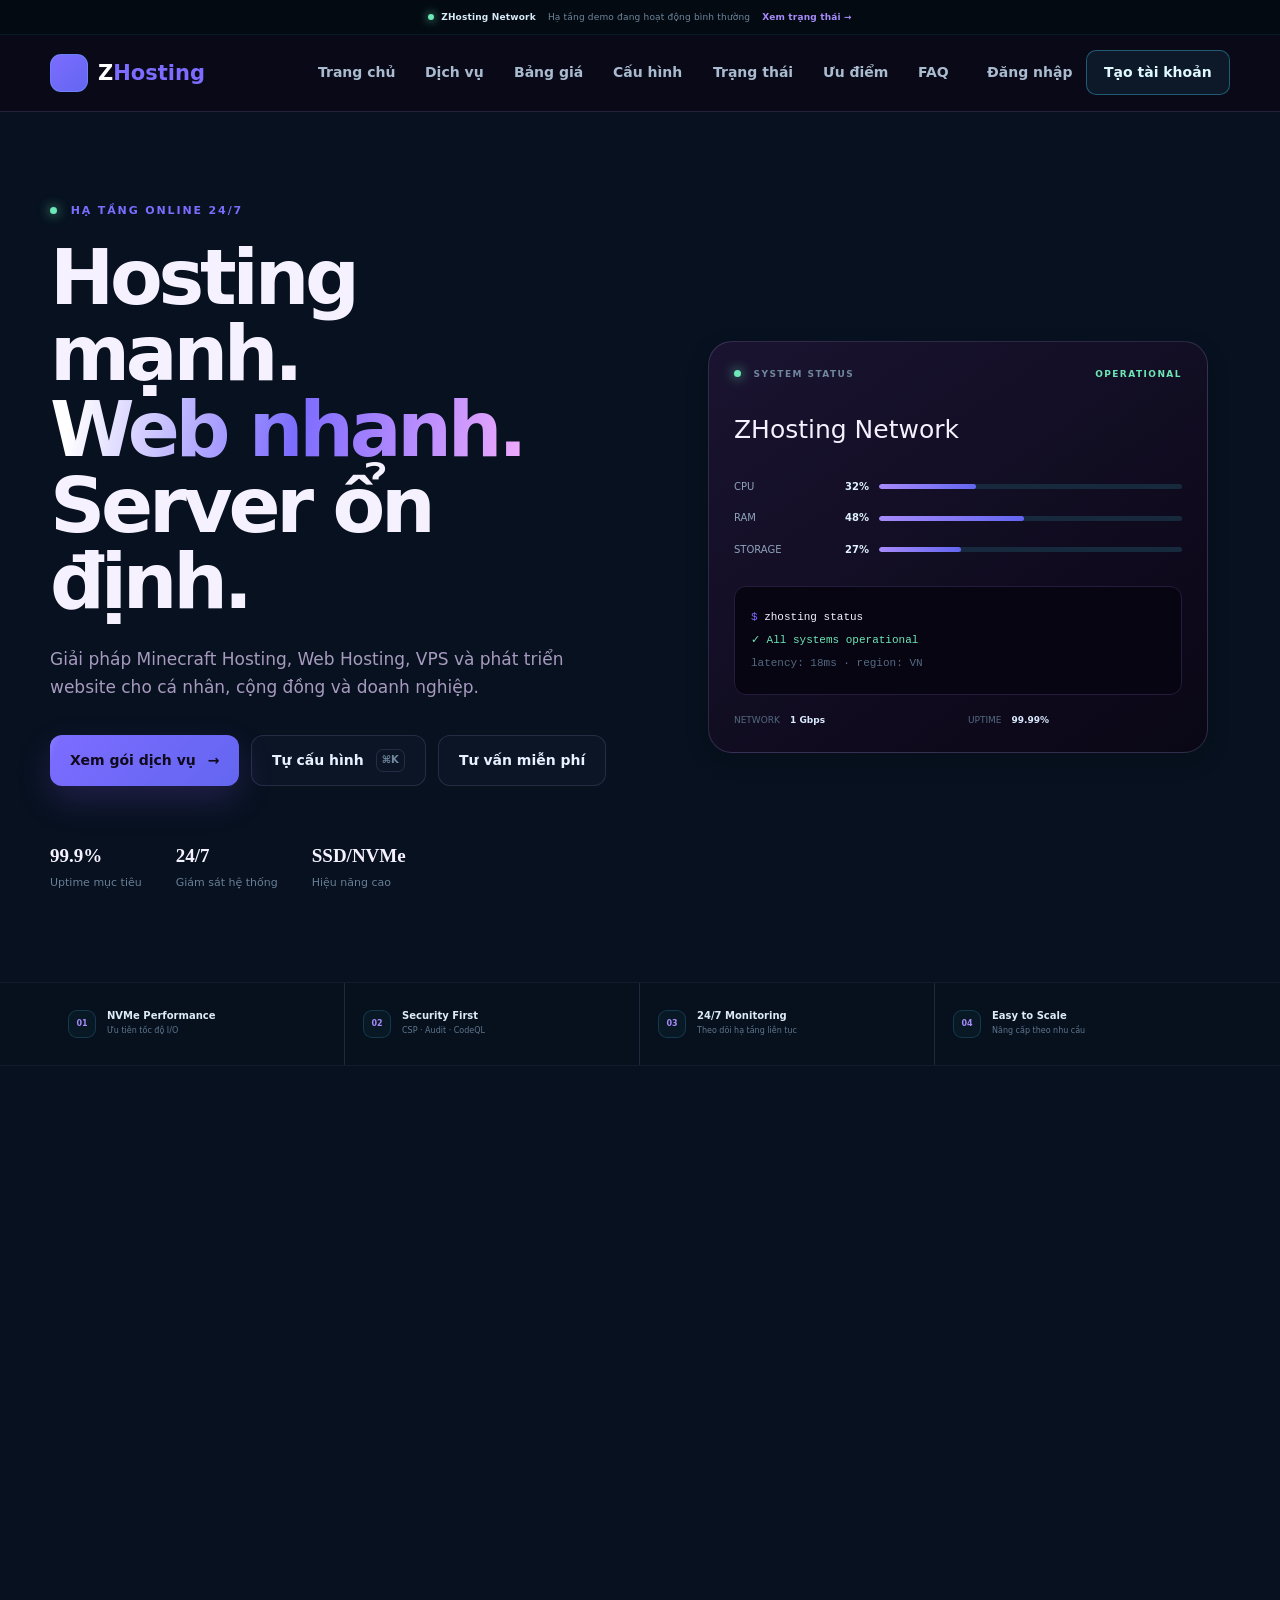
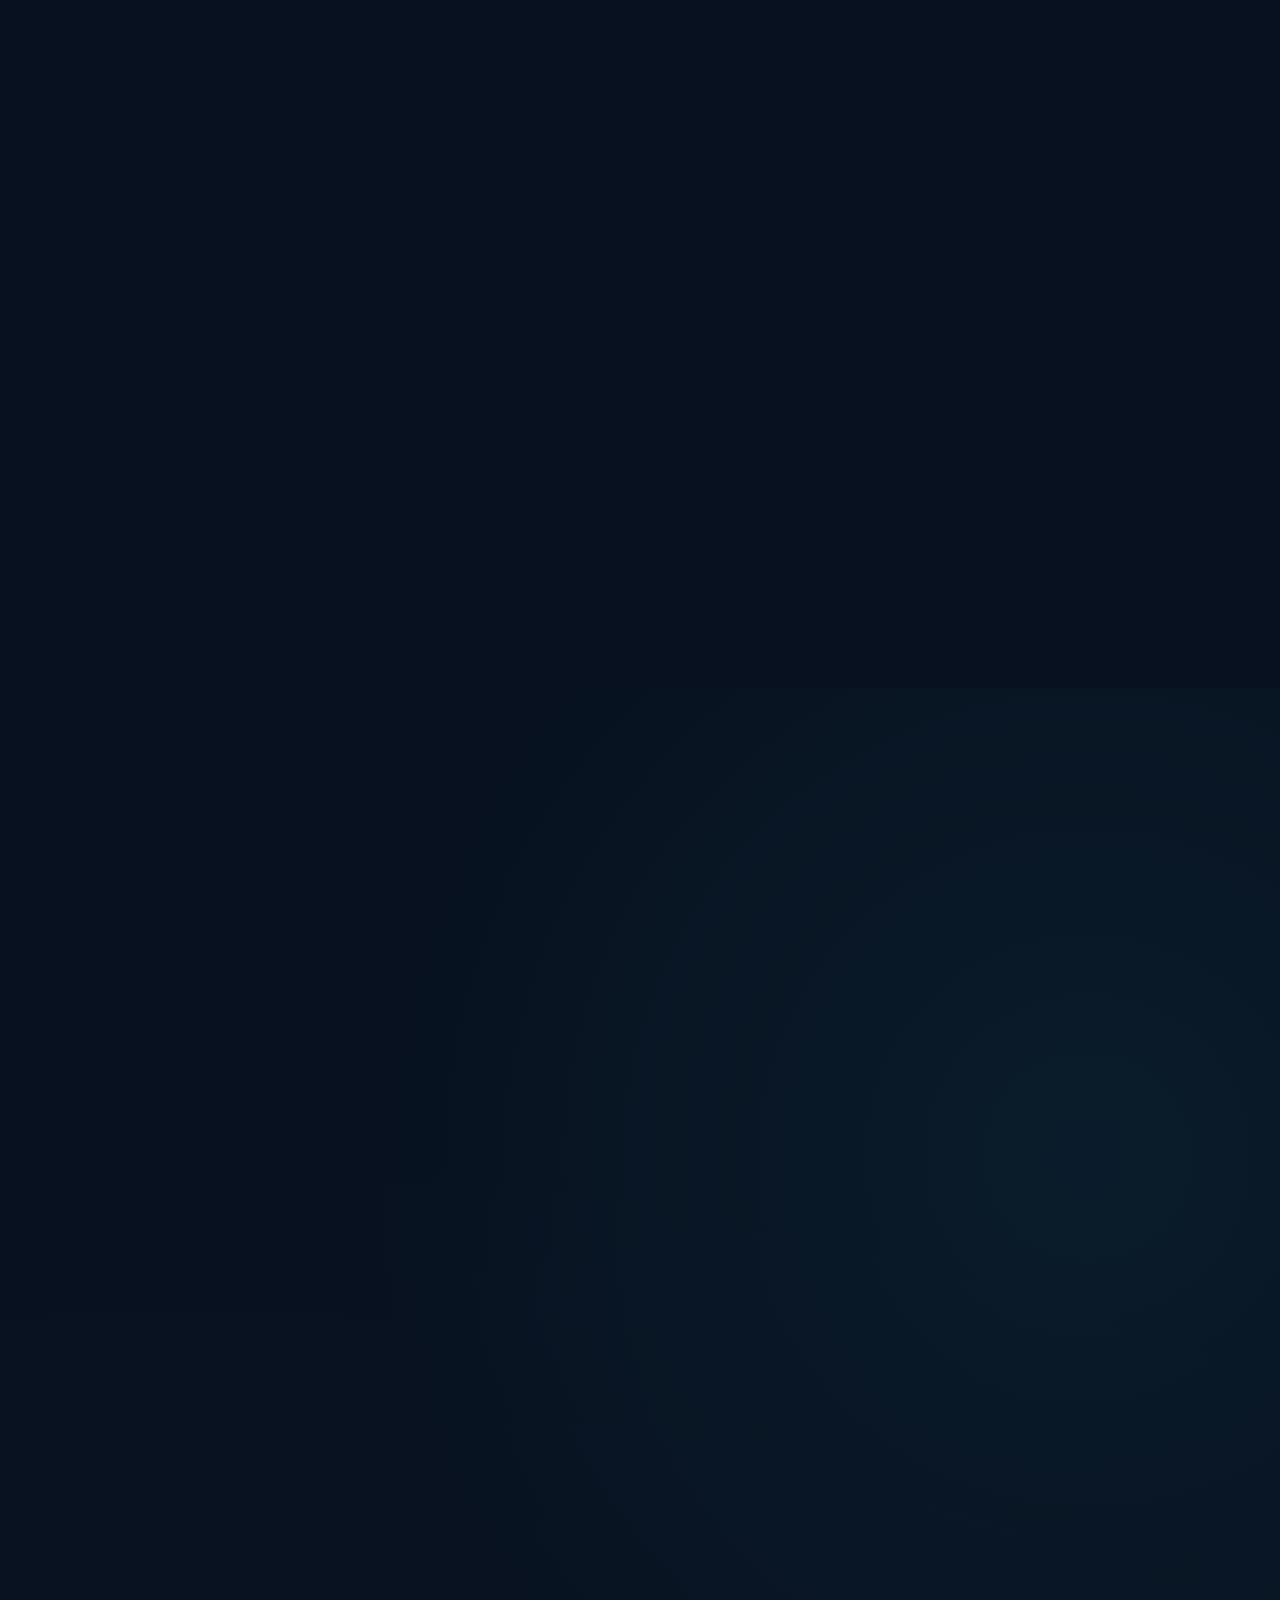
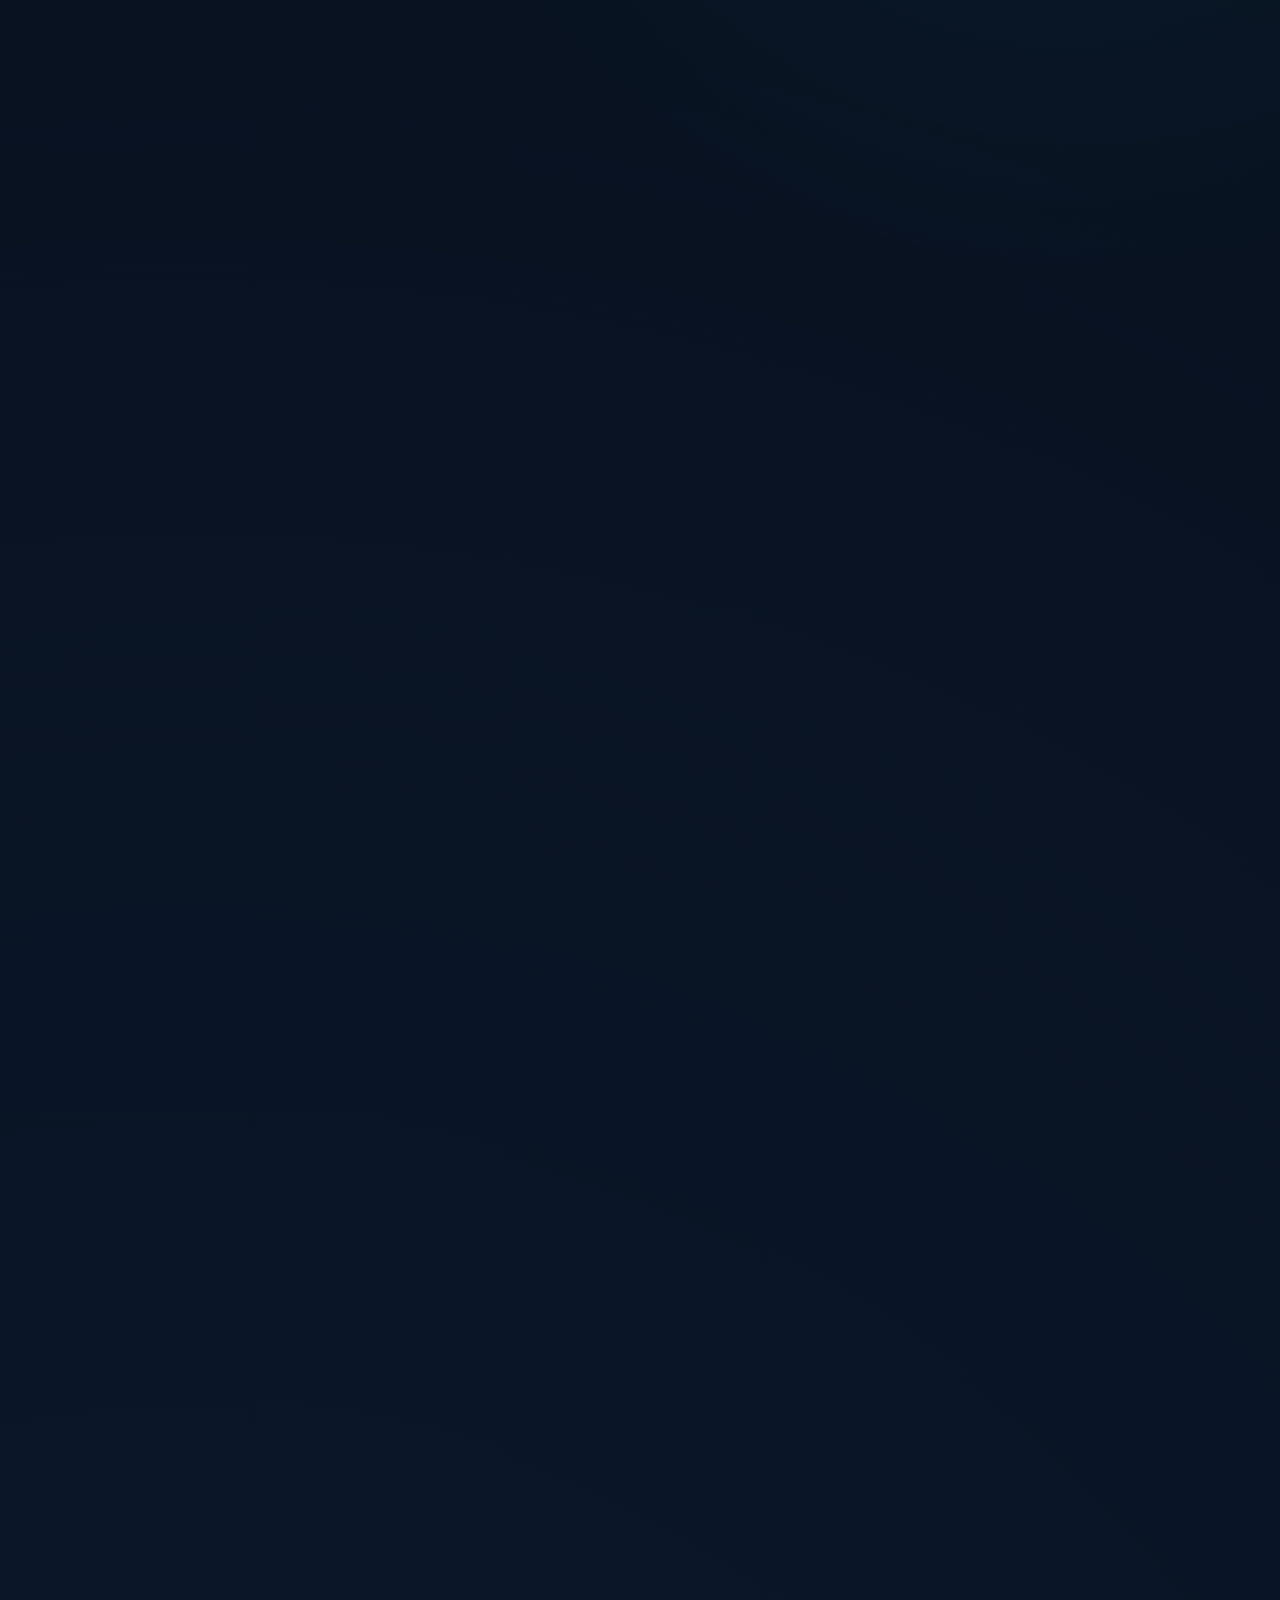
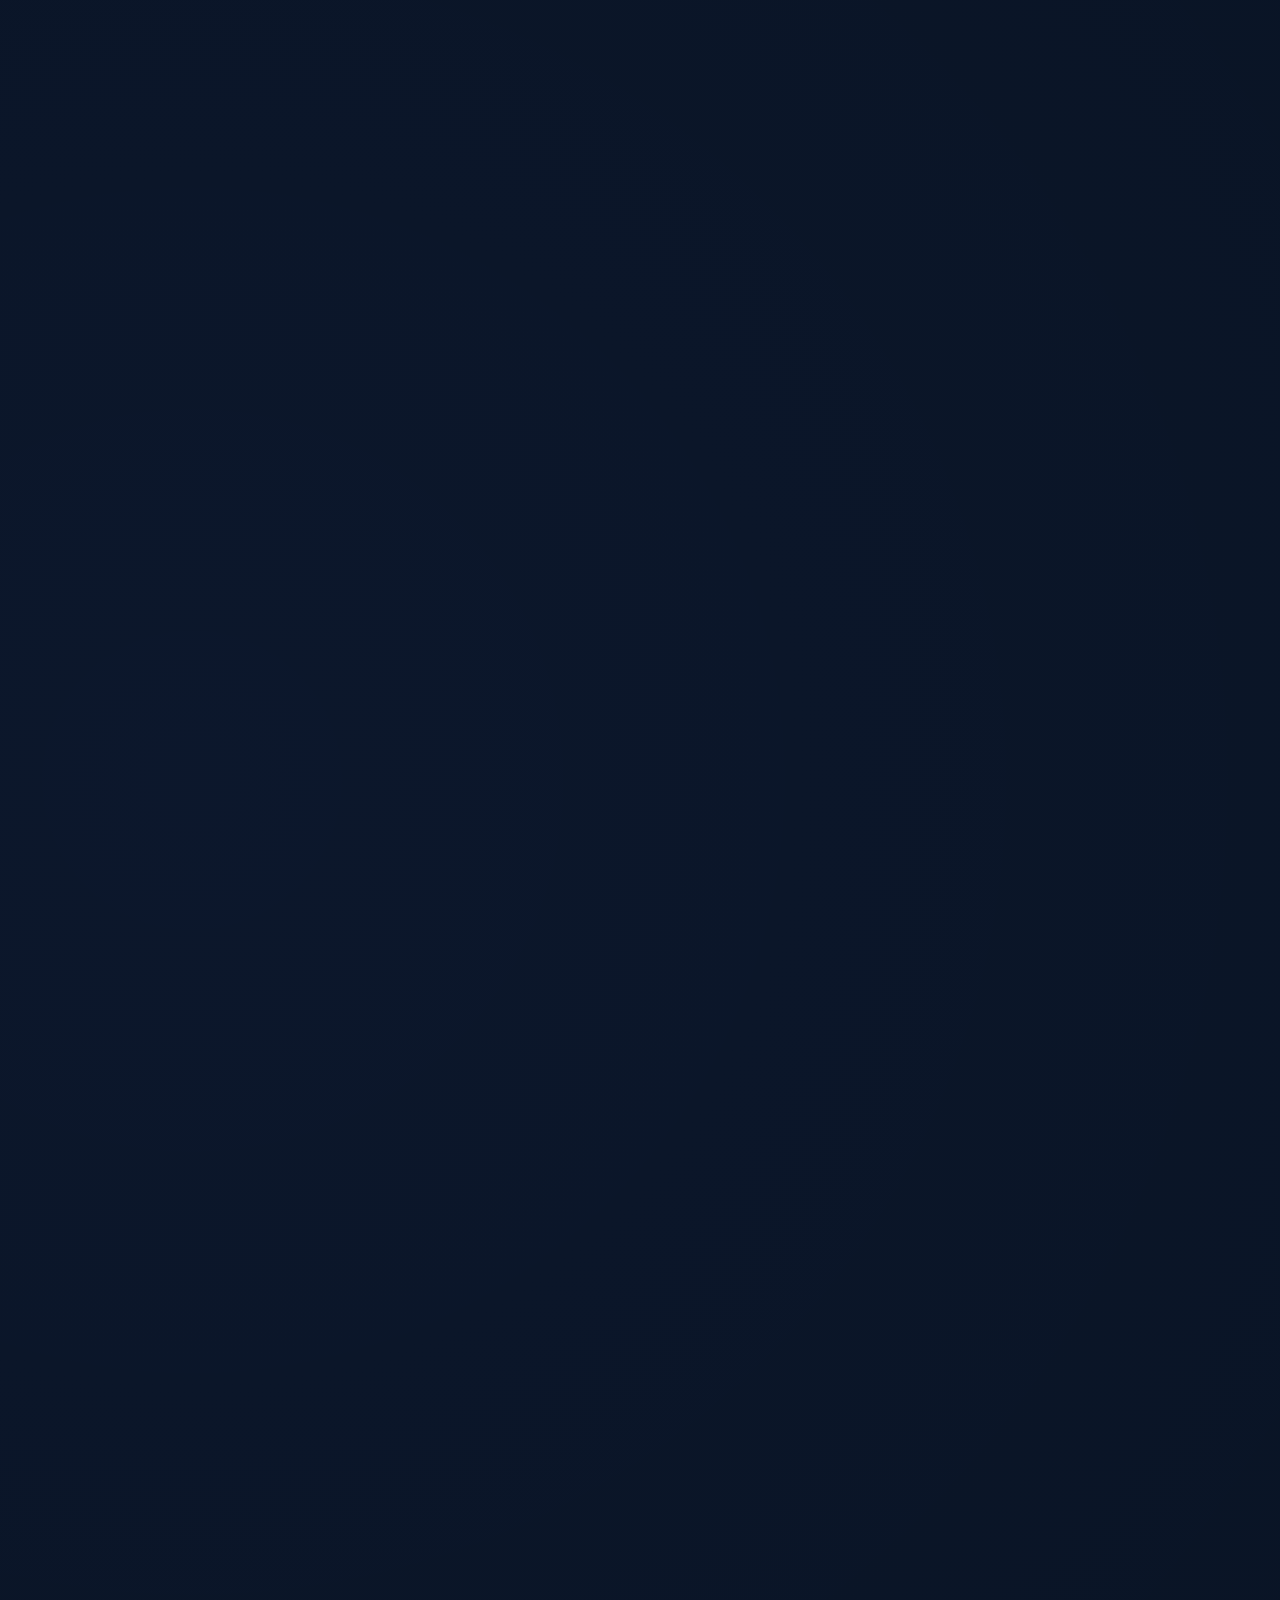
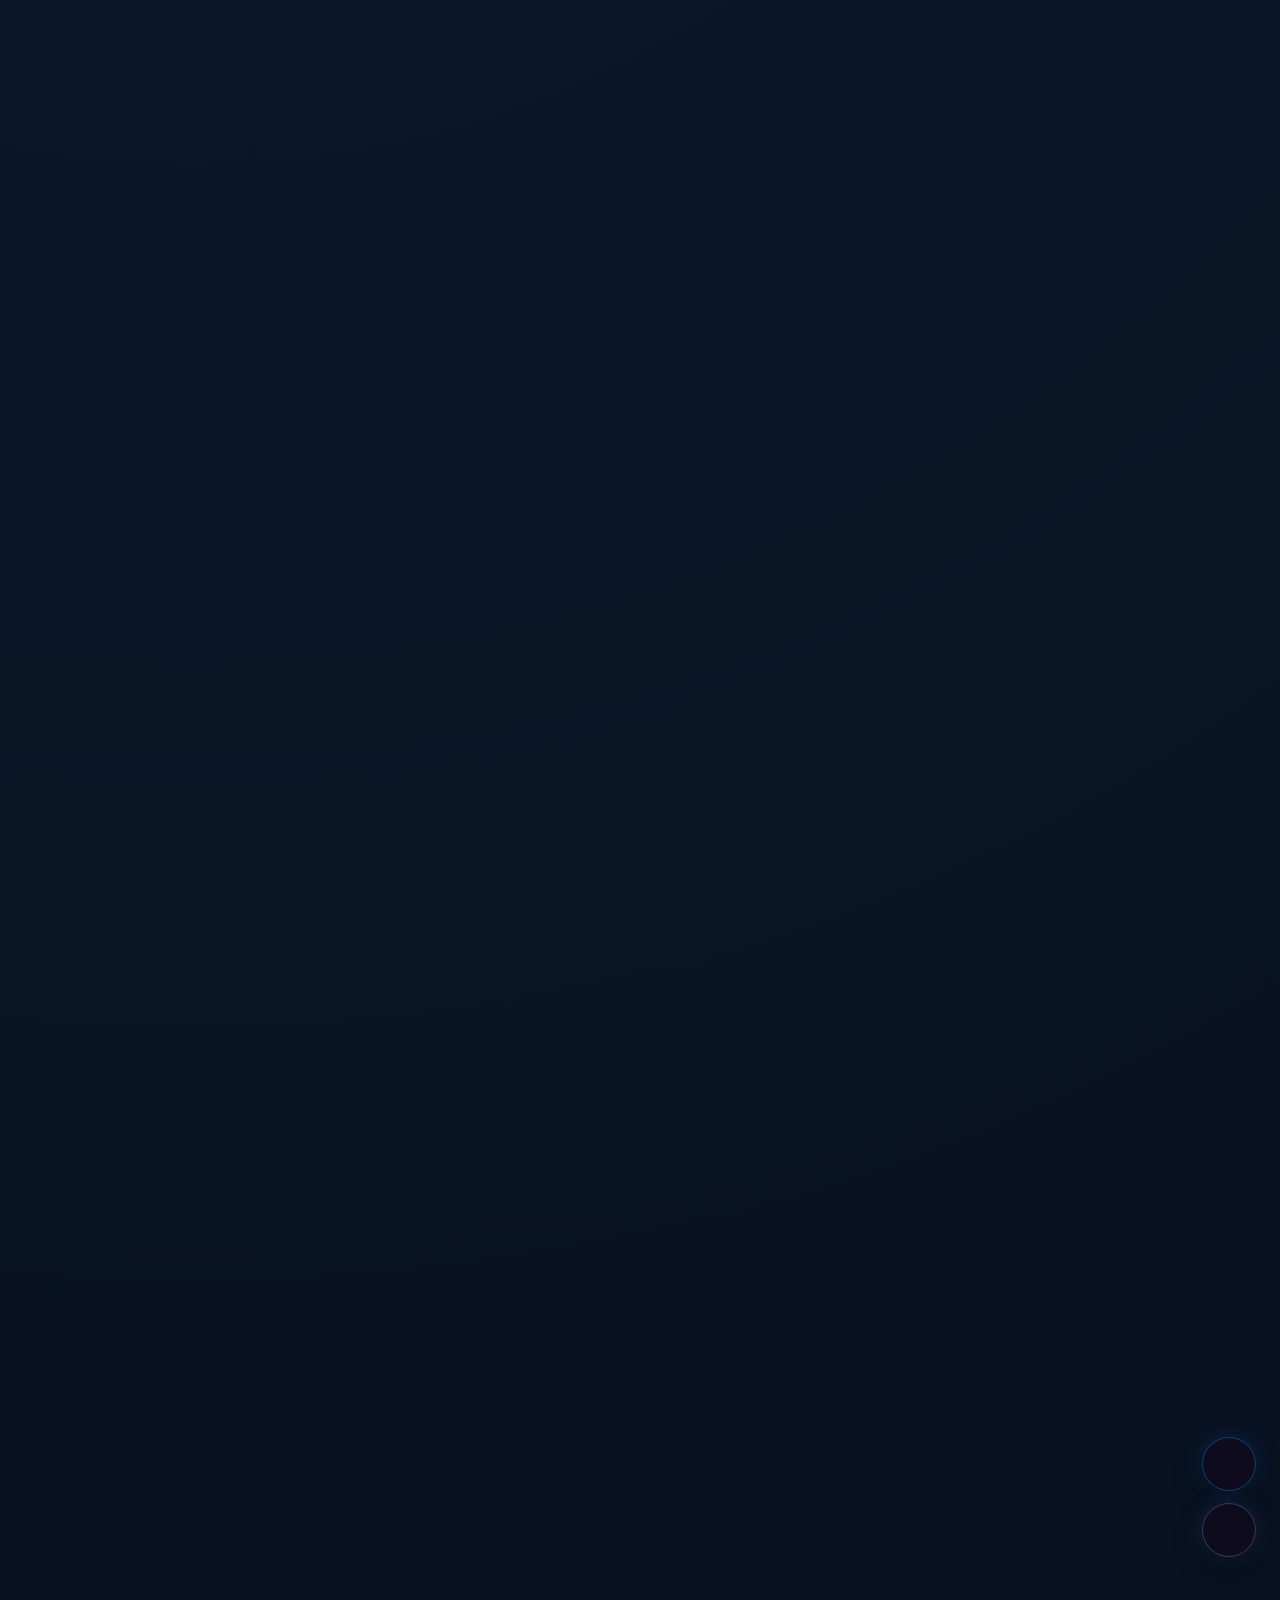
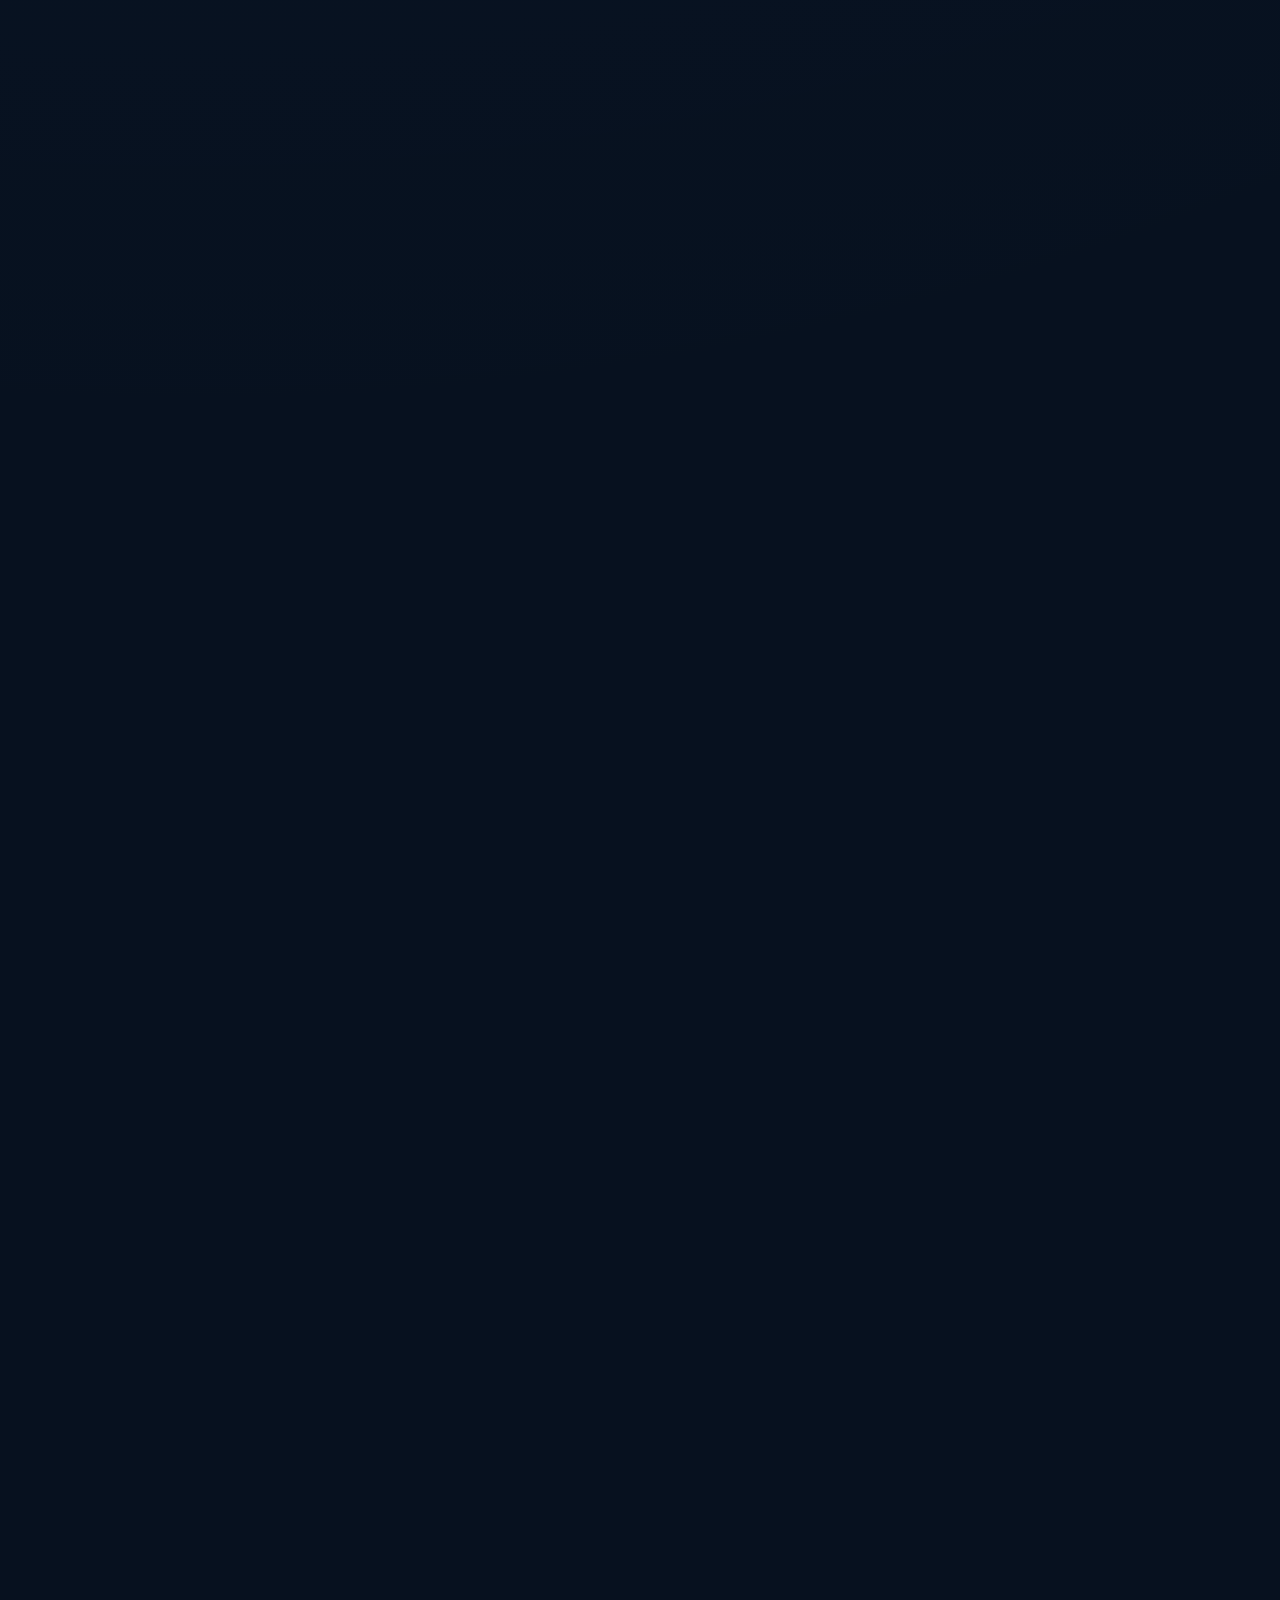
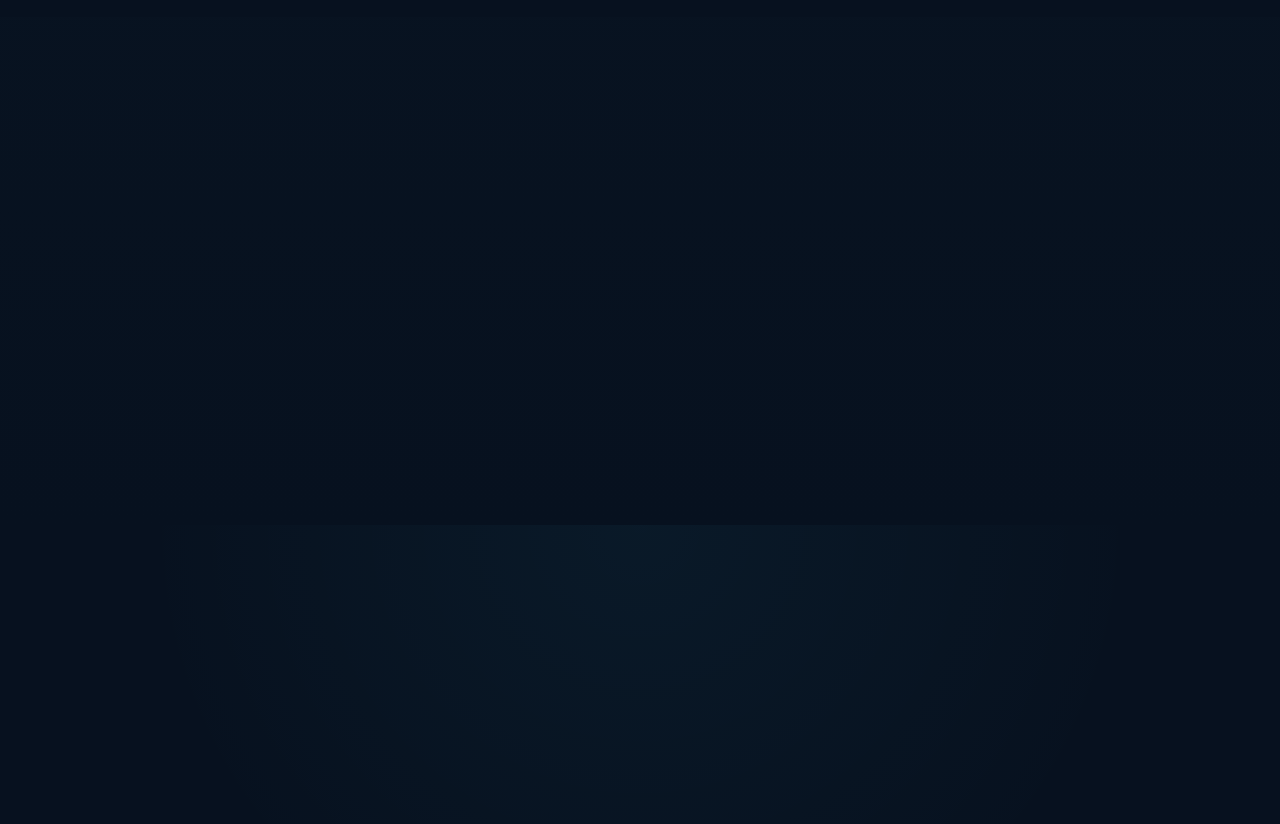
==== commit 986f3585: "fix: add secondary RGB theme controls" ====
--- a/index.html
+++ b/index.html
@@ -402,7 +402,7 @@
     <div class="theme-color-row"><label>Màu chủ đạo</label><div class="theme-color-controls"><input id="themeAccent" type="color" value="#7C6CFF"><input id="themeAccentHex" type="text" value="#7C6CFF" maxlength="7" spellcheck="false" aria-label="HEX màu chủ đạo"></div><div class="theme-rgb" data-rgb="accent"><input type="number" min="0" max="255" value="124" aria-label="Red chủ đạo"><input type="number" min="0" max="255" value="108" aria-label="Green chủ đạo"><input type="number" min="0" max="255" value="255" aria-label="Blue chủ đạo"></div></div>
     <div class="theme-color-row"><label>Màu nền</label><div class="theme-color-controls"><input id="themeBackground" type="color" value="#07111F"><input id="themeBackgroundHex" type="text" value="#07111F" maxlength="7" spellcheck="false" aria-label="HEX màu nền"></div><div class="theme-rgb" data-rgb="background"><input type="number" min="0" max="255" value="7" aria-label="Red nền"><input type="number" min="0" max="255" value="17" aria-label="Green nền"><input type="number" min="0" max="255" value="31" aria-label="Blue nền"></div></div>
     <div class="theme-presets" aria-label="Màu có sẵn"><button type="button" data-theme-preset="cyan">Cyan</button><button type="button" data-theme-preset="violet">Violet</button><button type="button" data-theme-preset="emerald">Emerald</button><button type="button" data-theme-preset="orange">Orange</button></div>
-    <div class="theme-mode-row"><label for="themeBackgroundMode">Kiểu nền</label><select id="themeBackgroundMode"><option value="solid">Màu đơn</option><option value="gradient">Gradient</option></select></div><div class="theme-color-row theme-secondary-bg" hidden><label>Màu nền phụ</label><div class="theme-color-controls"><input id="themeBackgroundSecondary" type="color" value="#111C31"><input id="themeBackgroundSecondaryHex" type="text" value="#111C31" maxlength="7" spellcheck="false" aria-label="HEX màu nền phụ"></div></div><div class="theme-angle-row theme-secondary-bg" hidden><label for="themeGradientAngle">Góc gradient</label><input id="themeGradientAngle" type="range" min="0" max="360" value="135"><output id="themeGradientAngleValue">135°</output></div><button class="theme-reset" id="themeToolsReset" type="button">Khôi phục mặc định</button>
+    <div class="theme-mode-row"><label for="themeBackgroundMode">Kiểu nền</label><select id="themeBackgroundMode"><option value="solid">Màu đơn</option><option value="gradient">Gradient</option></select></div><div class="theme-color-row theme-secondary-bg" hidden><label>Màu nền phụ</label><div class="theme-color-controls"><input id="themeBackgroundSecondary" type="color" value="#111C31"><input id="themeBackgroundSecondaryHex" type="text" value="#111C31" maxlength="7" spellcheck="false" aria-label="HEX màu nền phụ"></div><div class="theme-rgb" data-rgb="backgroundSecondary"><input type="number" min="0" max="255" value="17" aria-label="Red nền phụ"><input type="number" min="0" max="255" value="28" aria-label="Green nền phụ"><input type="number" min="0" max="255" value="49" aria-label="Blue nền phụ"></div></div><div class="theme-angle-row theme-secondary-bg" hidden><label for="themeGradientAngle">Góc gradient</label><input id="themeGradientAngle" type="range" min="0" max="360" value="135"><output id="themeGradientAngleValue">135°</output></div><button class="theme-reset" id="themeToolsReset" type="button">Khôi phục mặc định</button>
   </aside>
 \n  <script src="assets/js/admin-access.js" defer></script>
   <script src="assets/js/performance.js" defer></script>
--- a/assets/css/styles.css
+++ b/assets/css/styles.css
@@ -500,3 +500,13 @@
 /* ===== THEME COLOR TOOL v1.4.13 ===== */
 :root{--z-custom-bg:#07111F;--z-custom-bg-2:#111C31}.theme-mode-row{display:grid;grid-template-columns:1fr 1fr;align-items:center;gap:8px;margin-top:13px}.theme-mode-row label,.theme-angle-row label{font-size:10px;font-weight:800;color:#aebdd0}.theme-mode-row select{height:32px;border:1px solid rgba(255,255,255,.1);border-radius:8px;background:#0d1522;color:#dbe7f4;padding:0 8px;font-size:10px}.theme-angle-row{display:grid;grid-template-columns:1fr auto;gap:8px;align-items:center;margin-top:9px}.theme-angle-row input{grid-column:1/-1;width:100%;accent-color:var(--violet)}.theme-angle-row output{font:700 10px ui-monospace,SFMono-Regular,Consolas,monospace;color:#b9c7d8}.theme-secondary-bg[hidden]{display:none!important}
 @media(prefers-reduced-motion:reduce){.theme-tools-trigger{transition:none}.theme-tools{backdrop-filter:none}}
+
+/* ===== SUPPORT BUBBLES UNIFIED RUNTIME v1.5.1 ===== */
+.support-bubbles{right:var(--support-scrollbar-offset,24px);will-change:transform}
+.support-bubble{will-change:transform}
+@media(max-width:700px){
+  .support-bubbles{right:var(--support-scrollbar-offset,10px)}
+}
+@media(prefers-reduced-motion:reduce){
+  .support-bubbles,.support-bubble{will-change:auto}
+}
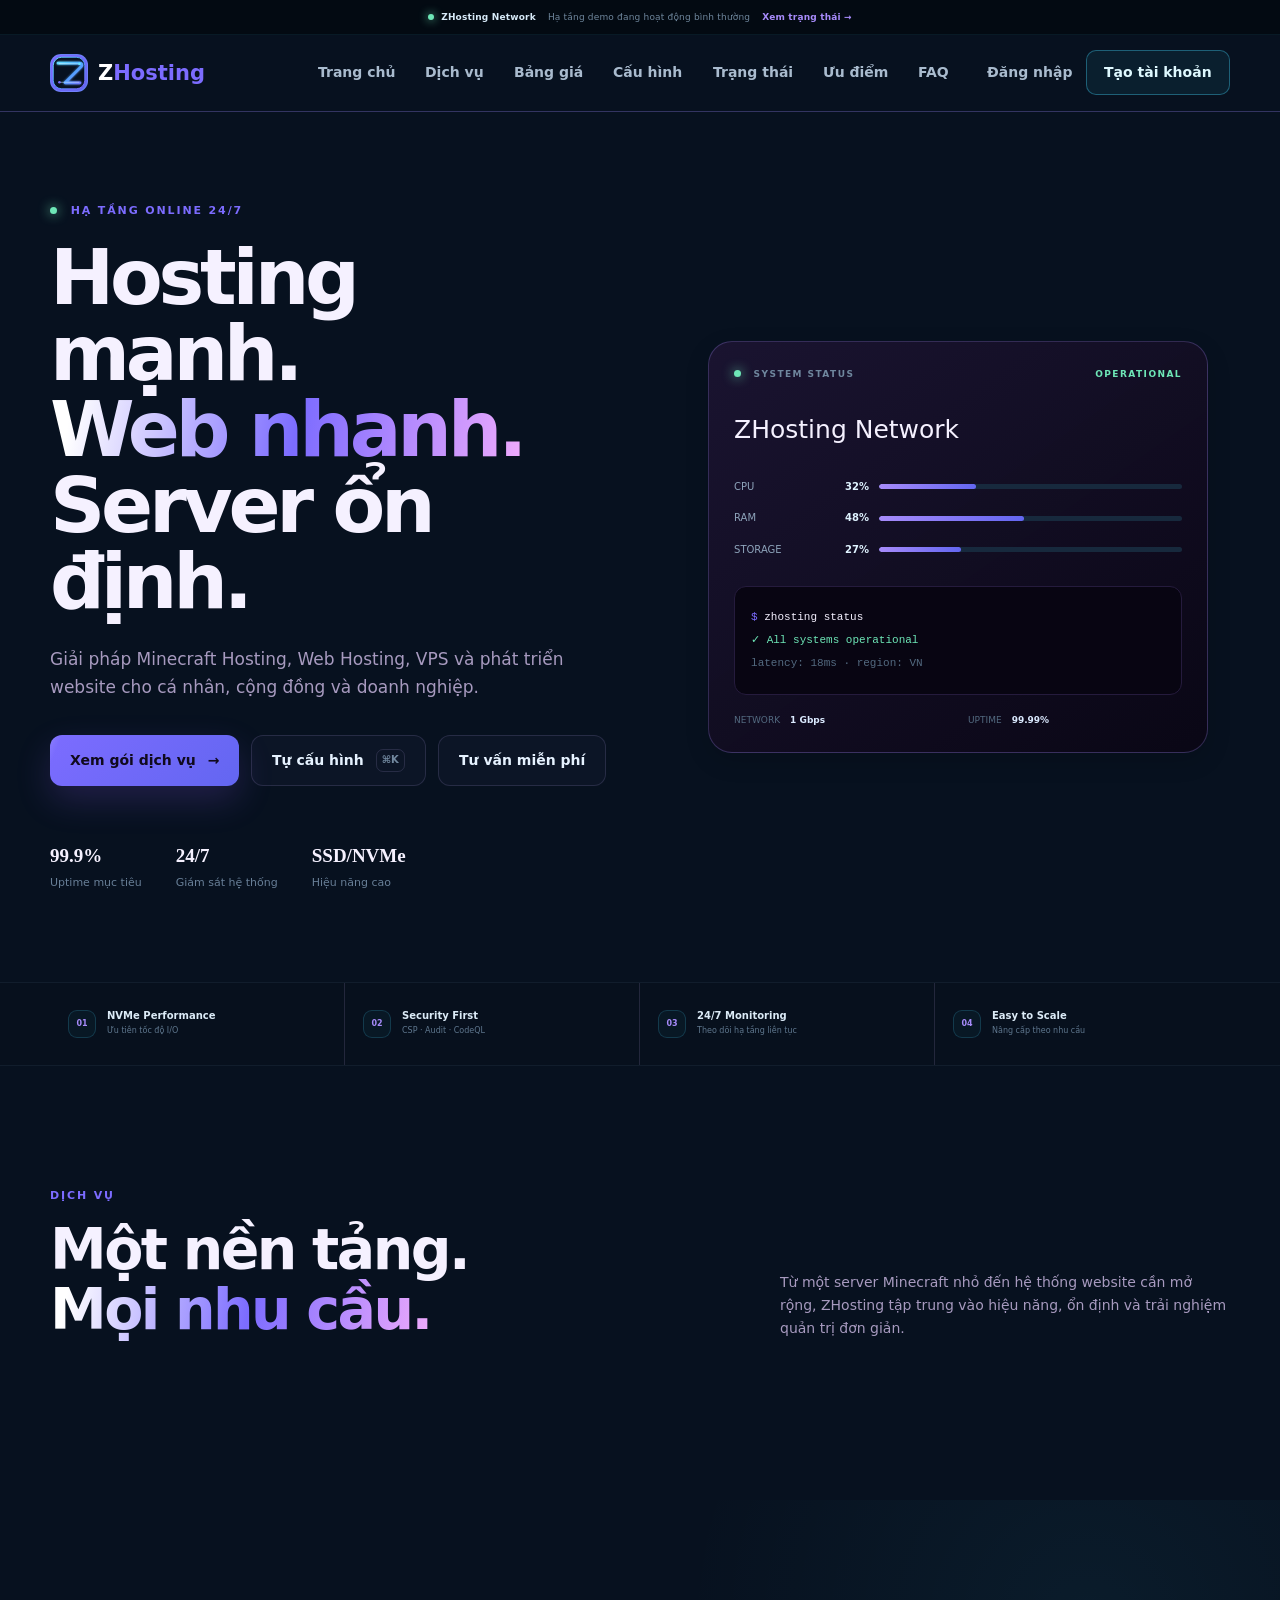
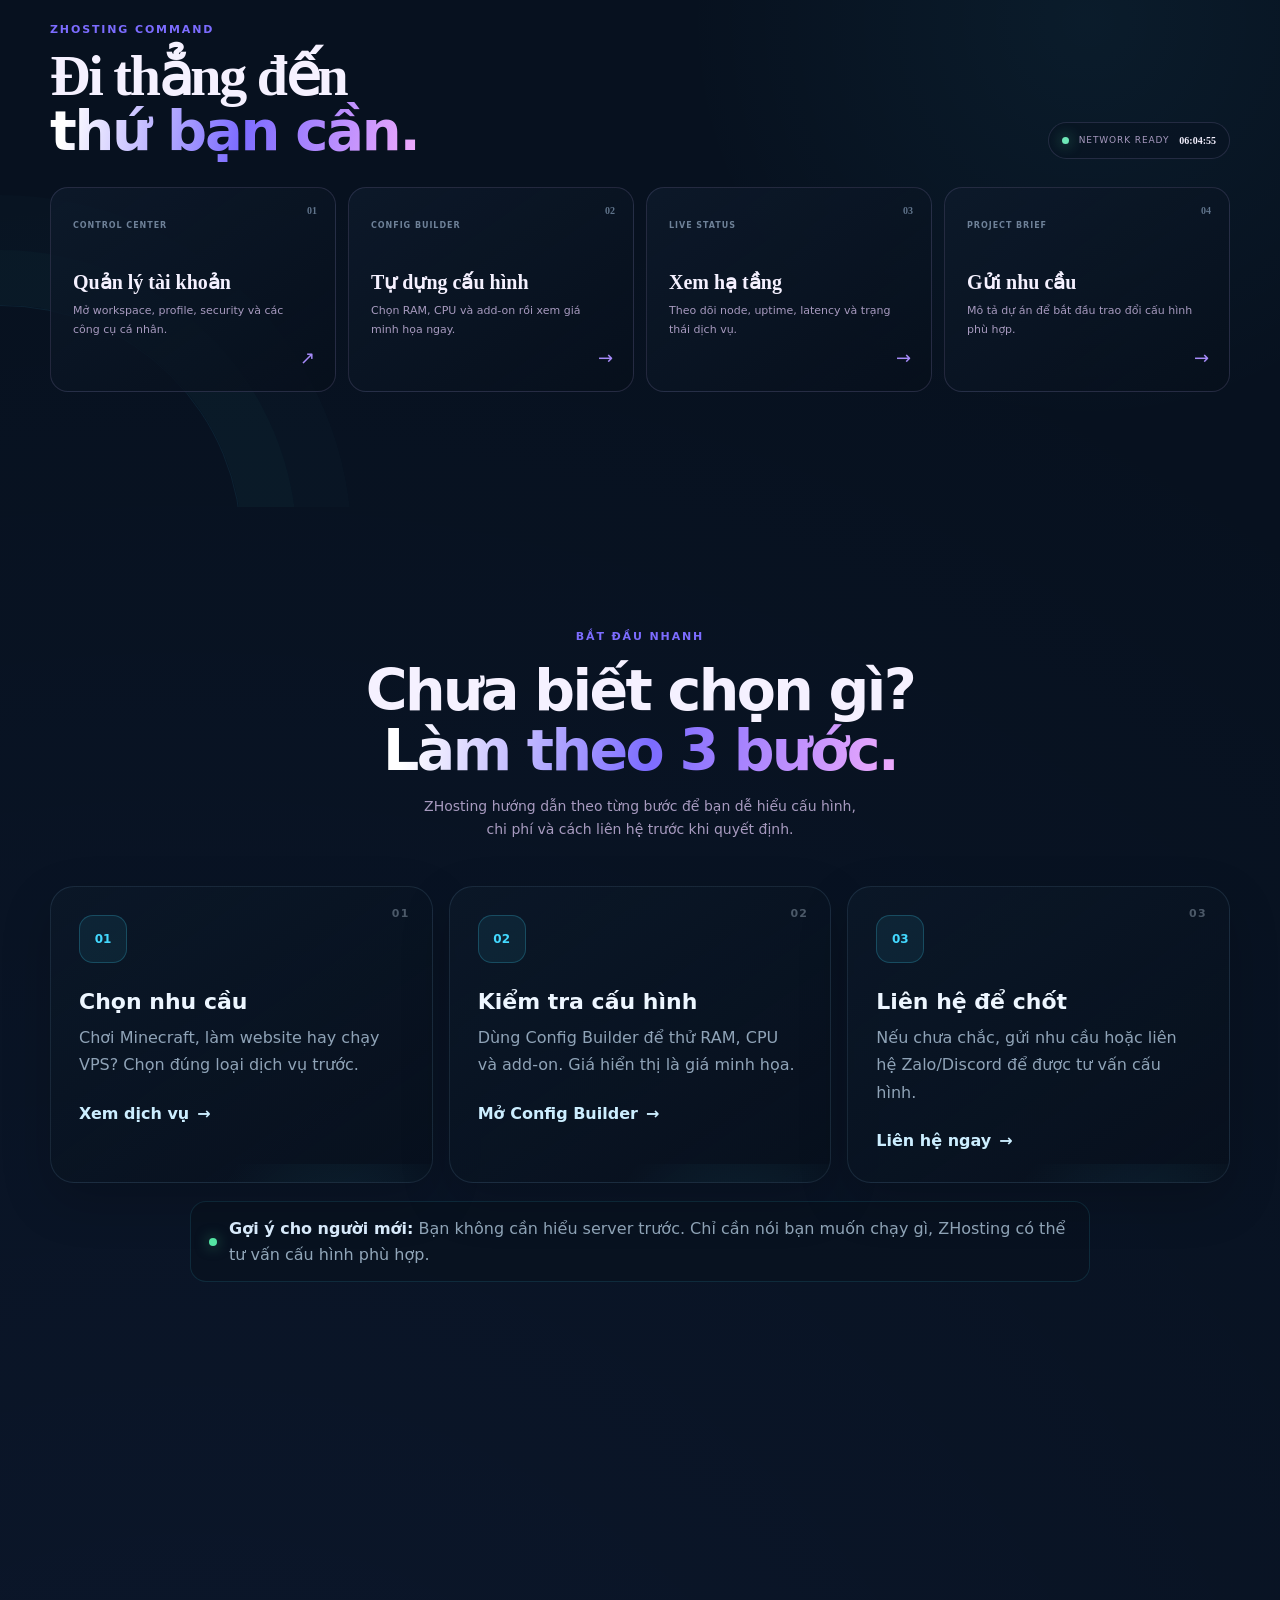
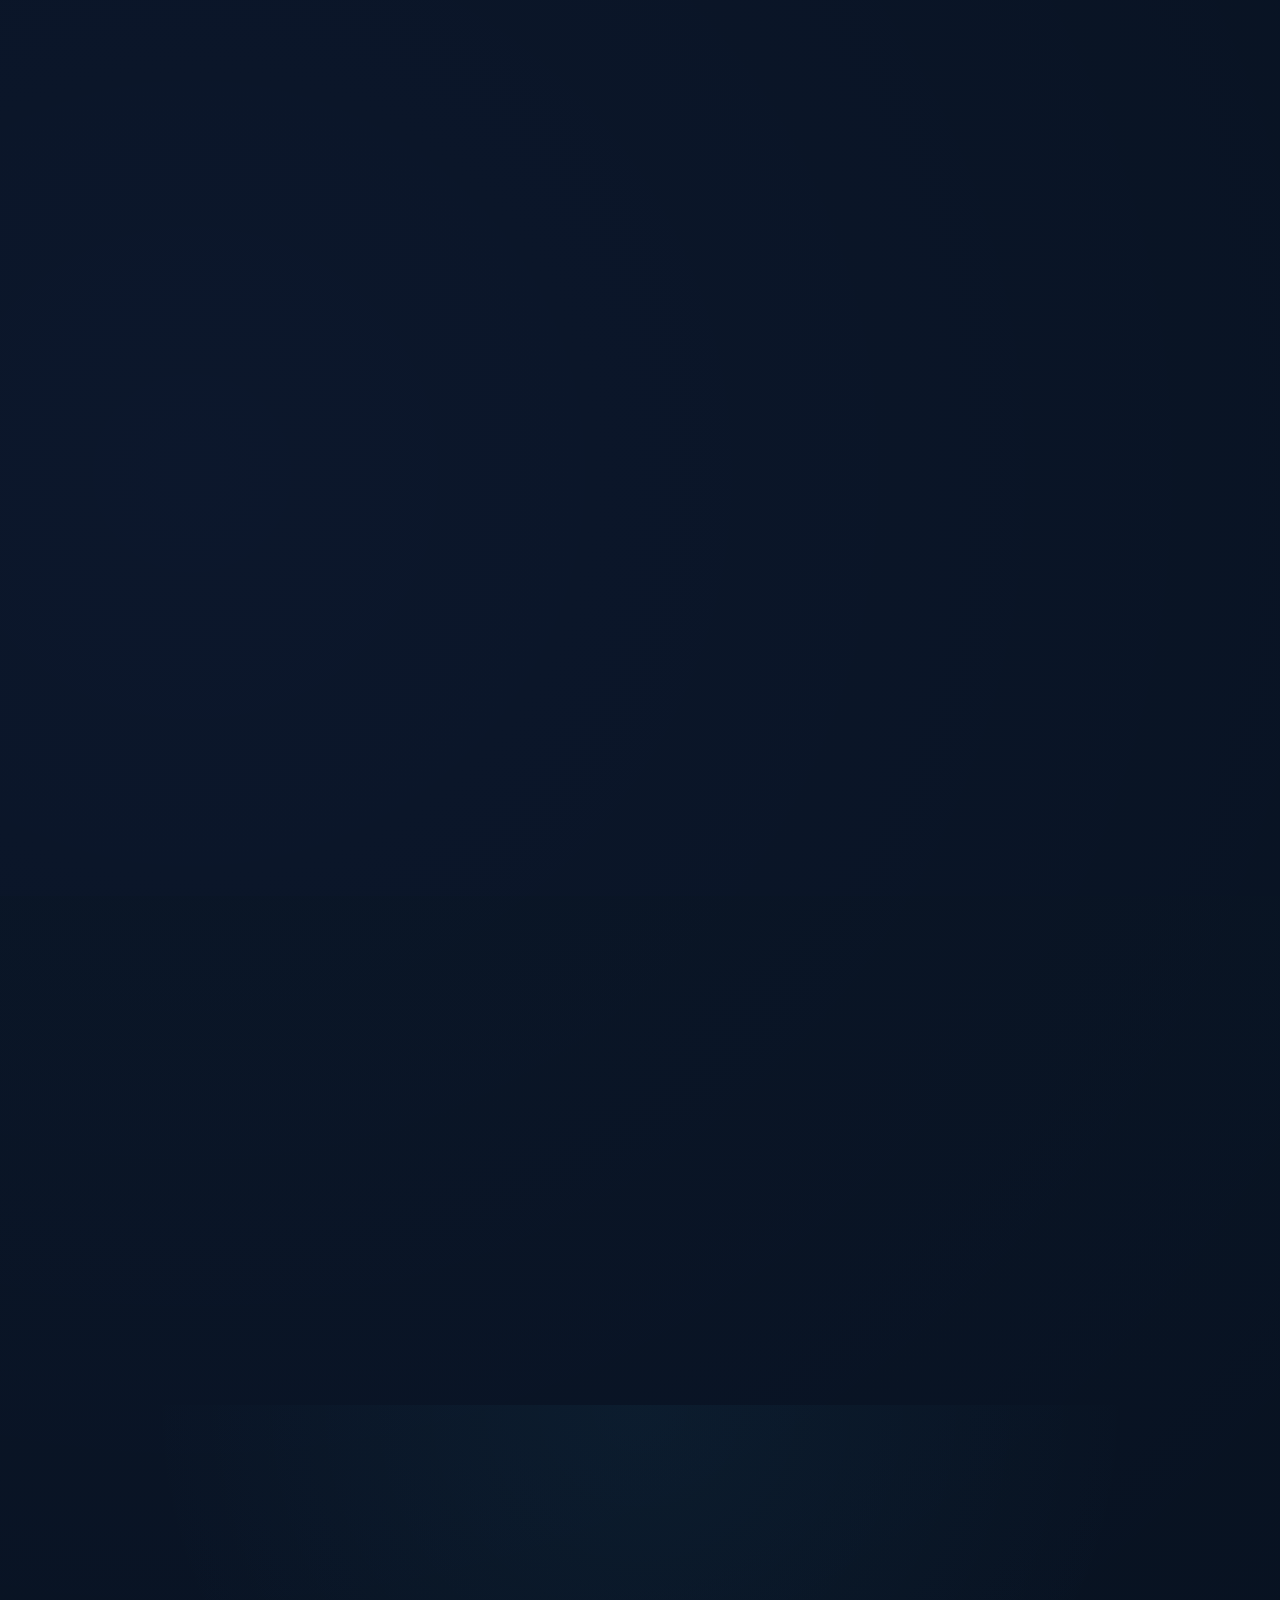
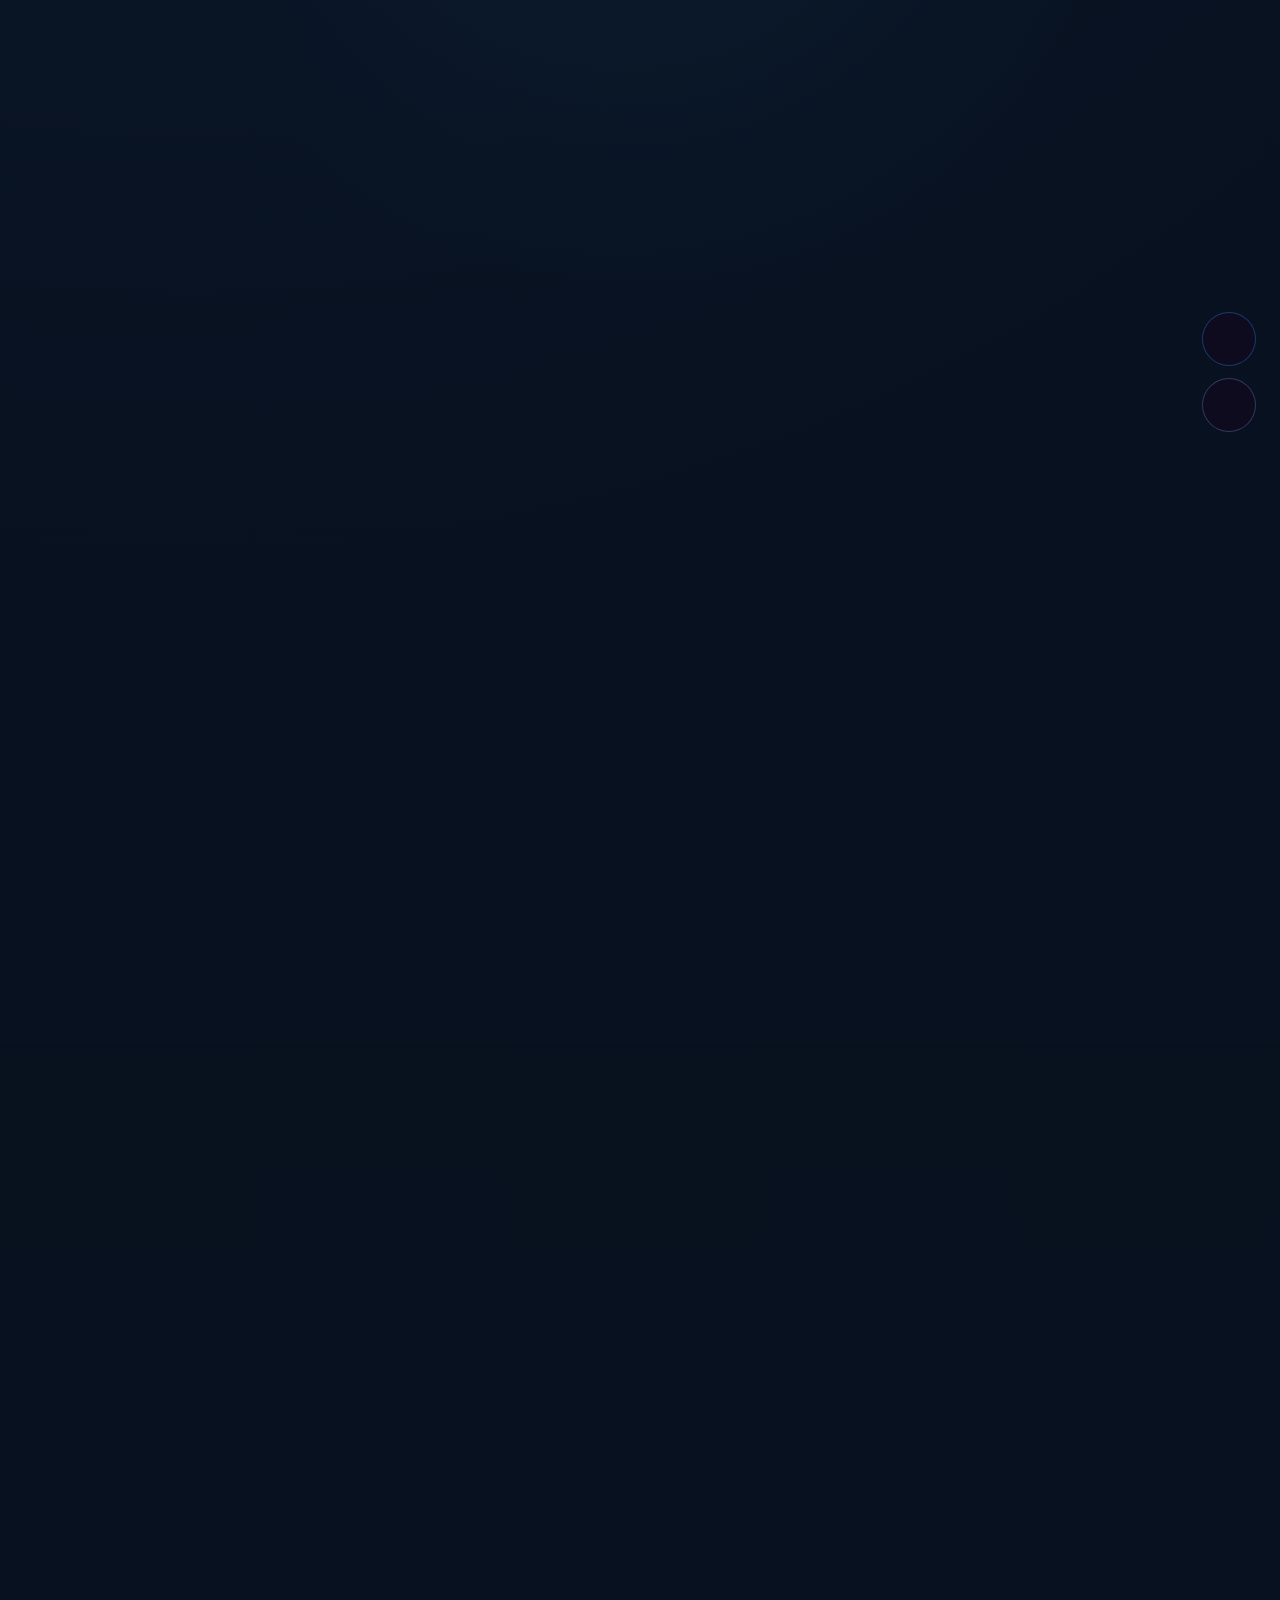
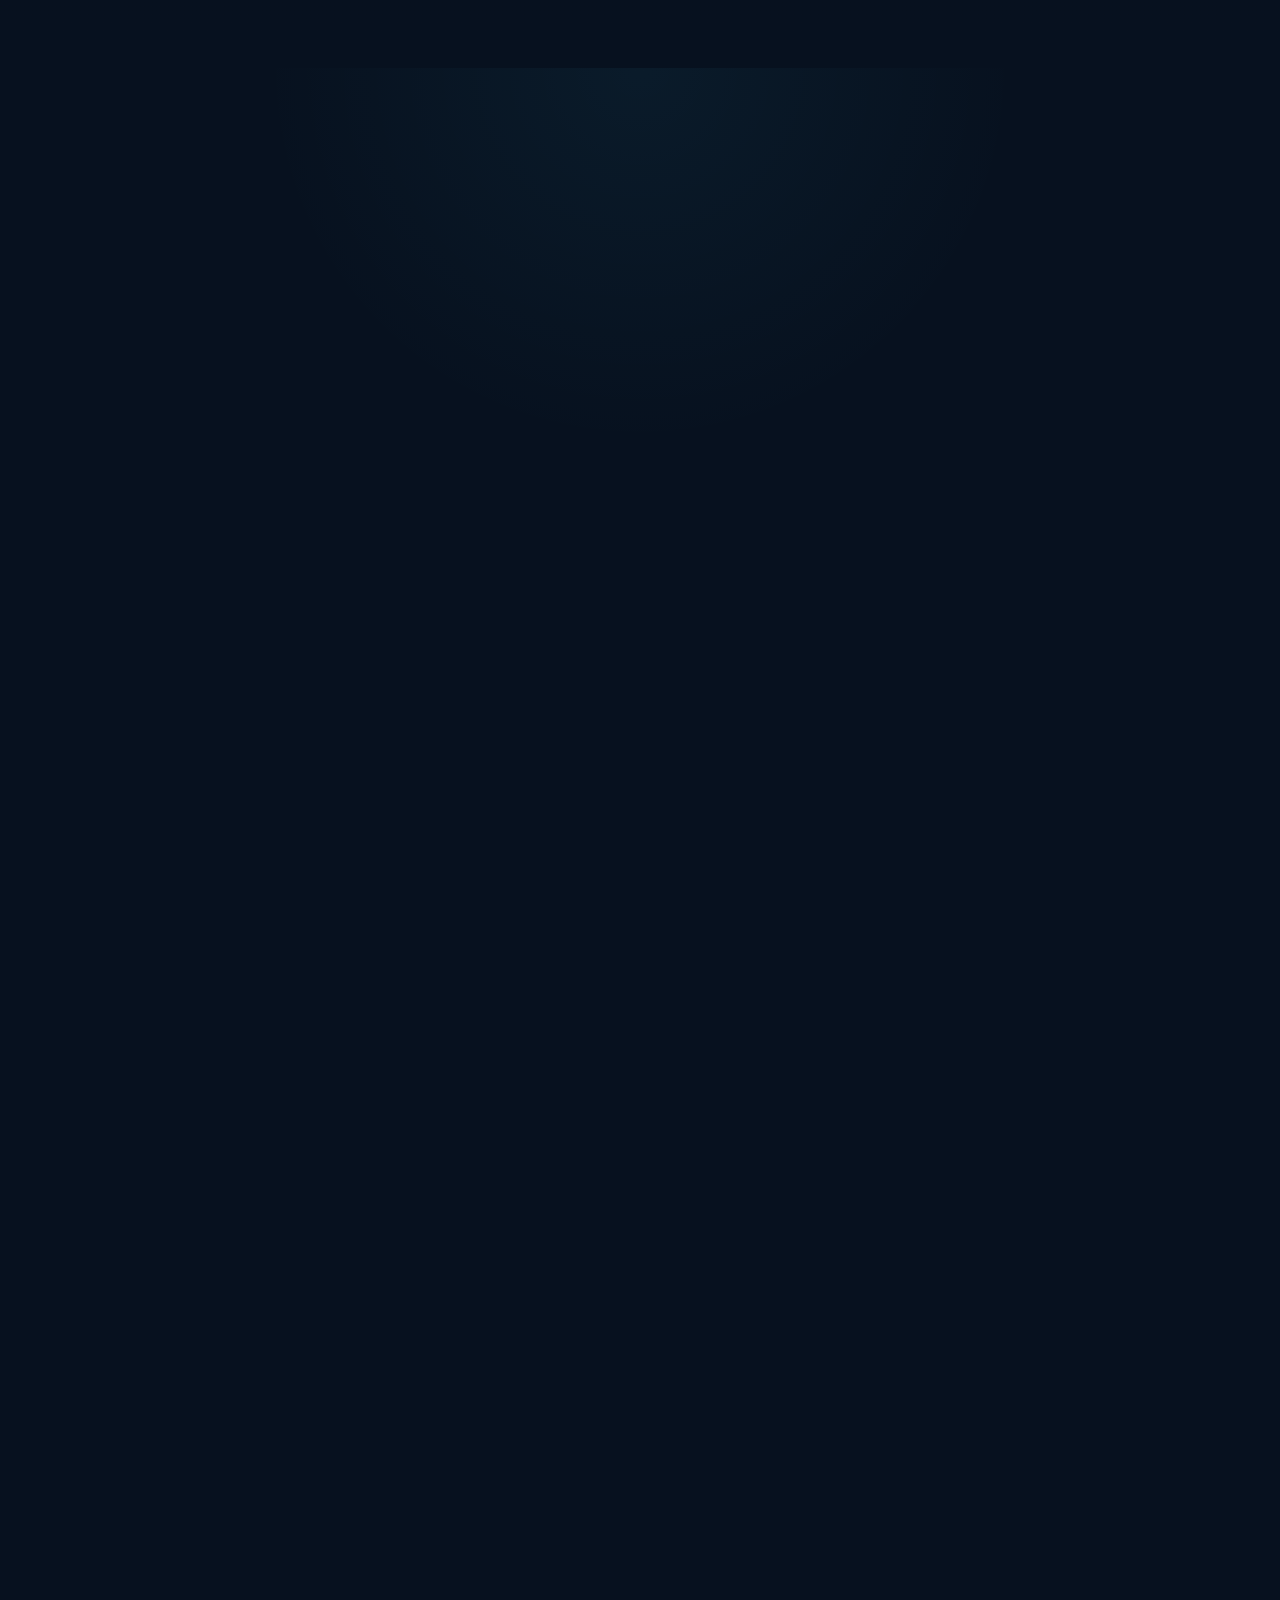
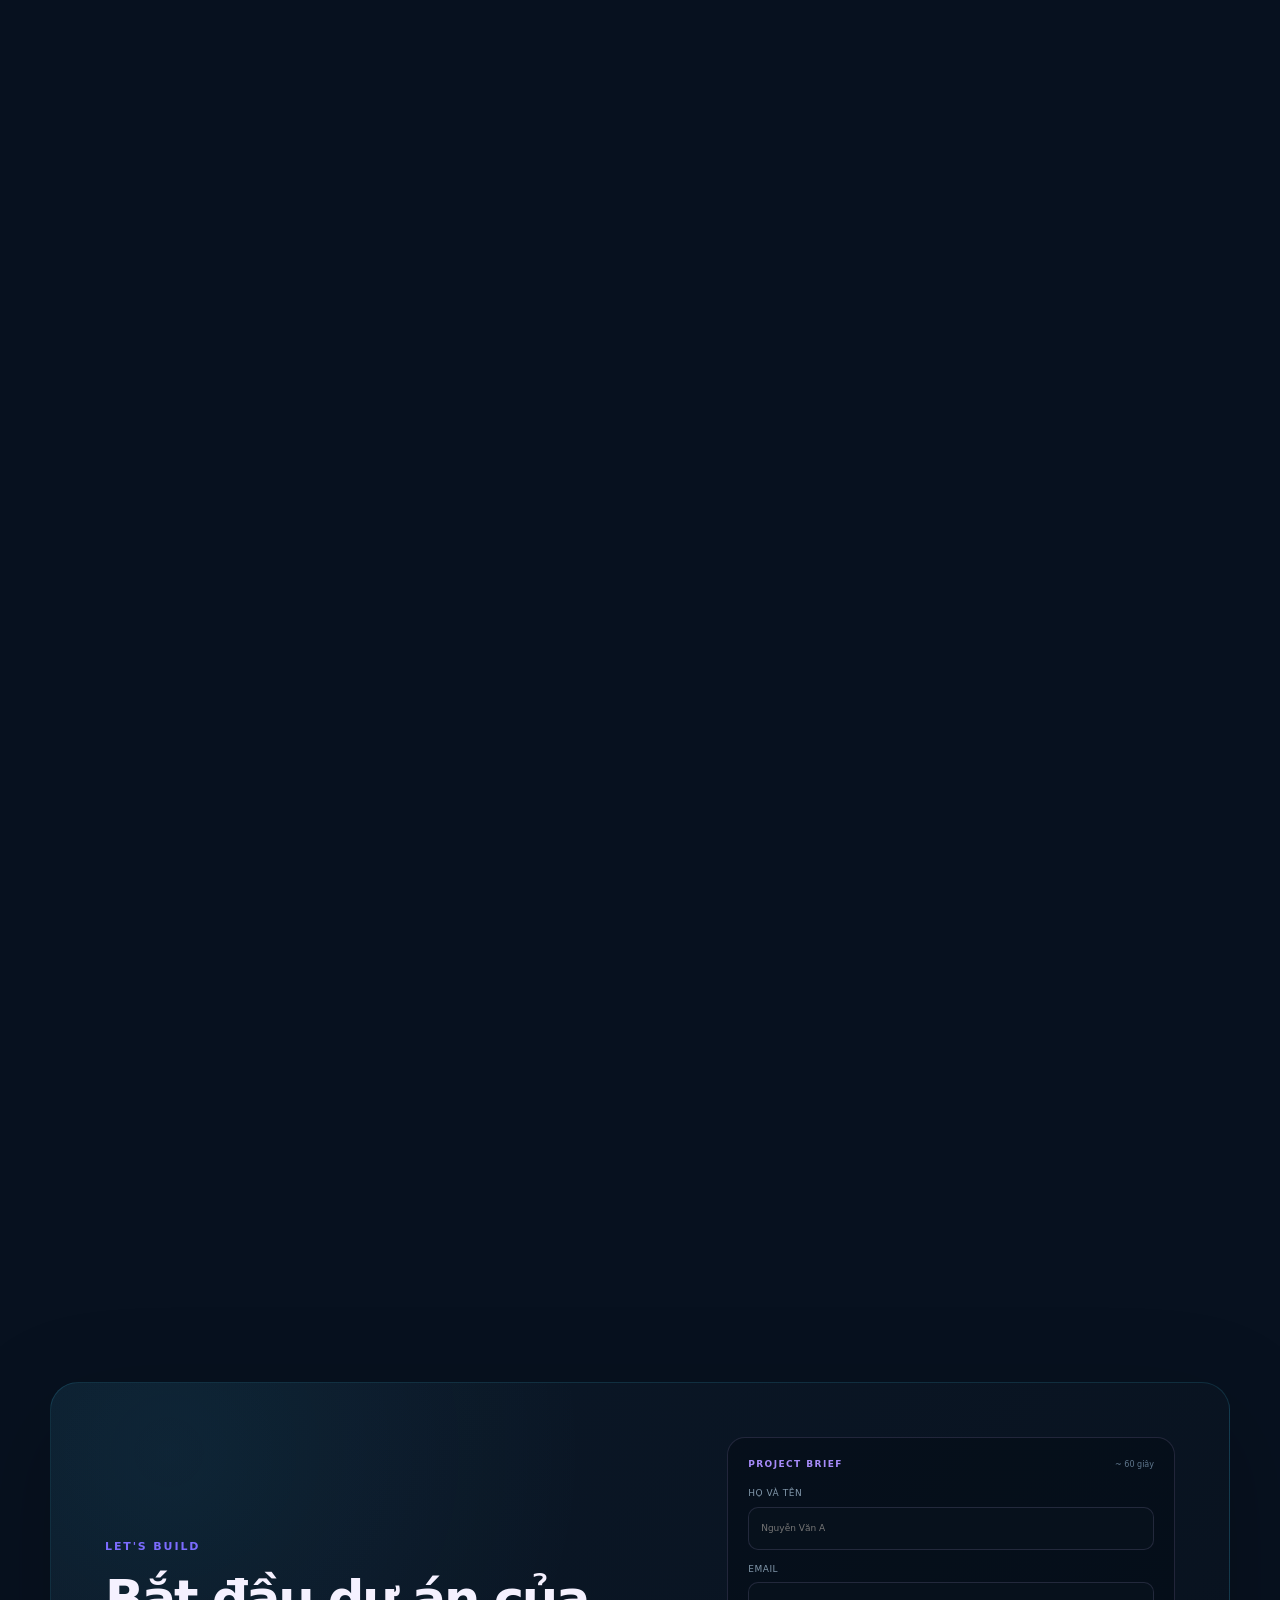
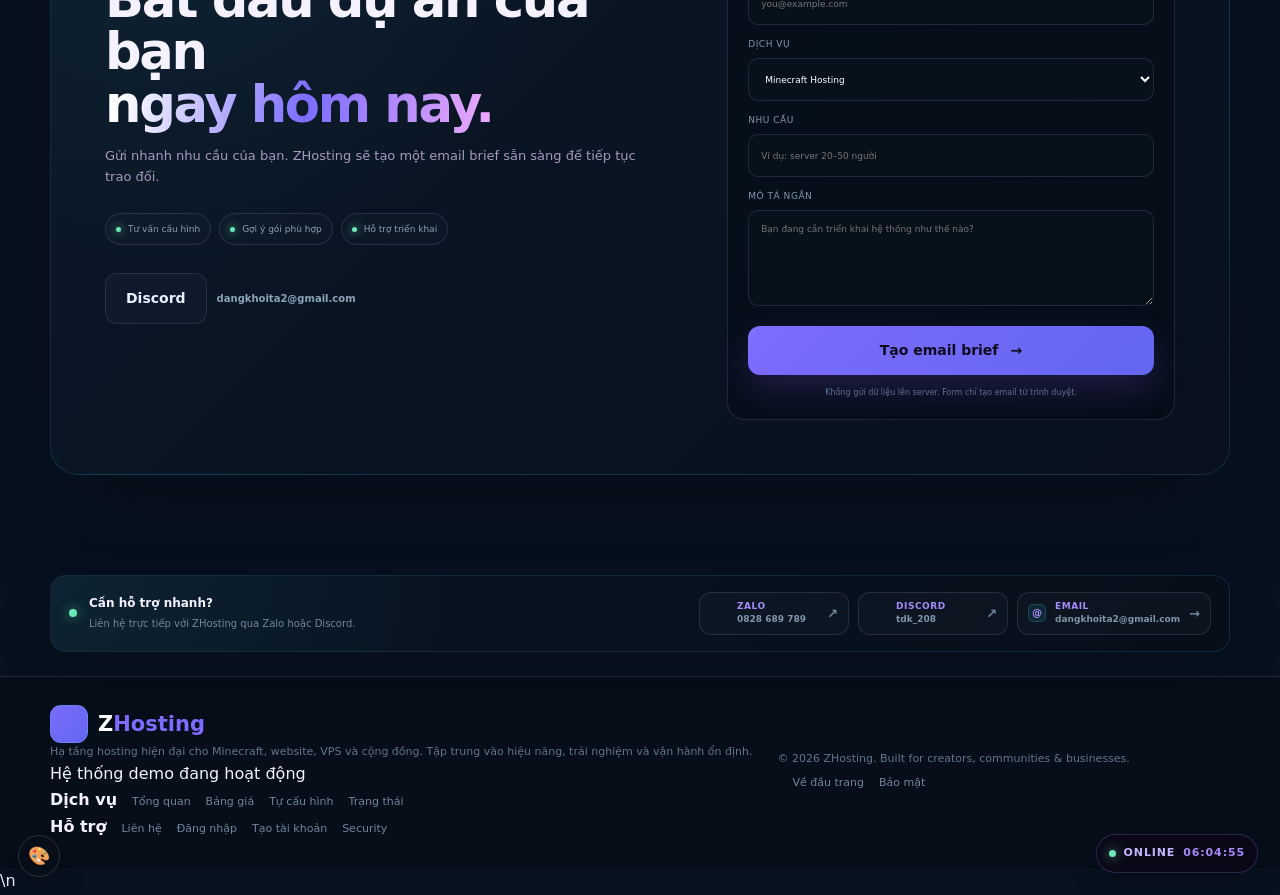
==== commit 9ef9f0cb: "feat: redesign homepage footer" ====
--- a/index.html
+++ b/index.html
@@ -387,11 +387,21 @@
     </div>
   </section>
 
-  <footer class="footer">
+  <footer class="footer" aria-label="Chân trang ZHosting">
   <div class="container footer-inner">
-    <a class="brand" href="#top" aria-label="ZHosting"><span class="brand-mark"><img src="assets/brand/zhosting-mark.svg" alt="" width="35" height="35"></span><span>Z<span class="accent">Hosting</span></span></a>
-    <p>© 2026 ZHosting. Built for creators, communities & businesses.</p>
-    <div class="footer-links"><a href="#services">Dịch vụ</a><a href="#pricing">Bảng giá</a><a href="#contact">Liên hệ</a><a href="#config">Cấu hình</a><a href="docs/SECURITY.md">Security</a></div>
+    <div class="footer-main">
+      <div class="footer-brand">
+        <a class="brand" href="#top" aria-label="ZHosting về đầu trang"><span class="brand-mark"><img src="assets/brand/zhosting-mark.svg" alt="" width="35" height="35"></span><span>Z<span class="accent">Hosting</span></span></a>
+        <p>Hạ tầng hosting hiện đại cho Minecraft, website, VPS và cộng đồng. Tập trung vào hiệu năng, trải nghiệm và vận hành ổn định.</p>
+        <span class="footer-status"><i aria-hidden="true"></i> Hệ thống demo đang hoạt động</span>
+      </div>
+      <nav class="footer-column" aria-label="Dịch vụ"><b>Dịch vụ</b><a href="#services">Tổng quan</a><a href="#pricing">Bảng giá</a><a href="#config">Tự cấu hình</a><a href="#status">Trạng thái</a></nav>
+      <nav class="footer-column" aria-label="Hỗ trợ"><b>Hỗ trợ</b><a href="#contact">Liên hệ</a><a href="auth/login.html">Đăng nhập</a><a href="auth/register.html">Tạo tài khoản</a><a href="docs/SECURITY.md">Security</a></nav>
+    </div>
+    <div class="footer-bottom">
+      <p>© 2026 ZHosting. Built for creators, communities & businesses.</p>
+      <div class="footer-bottom-links"><a href="#top">Về đầu trang</a><a href="docs/SECURITY.md">Bảo mật</a></div>
+    </div>
   </div>
 </footer>
 
@@ -410,6 +420,5 @@
   <script src="assets/js/ui.js" defer></script>
   <script src="assets/js/support.js" defer></script>
 
-    <div class="support-bubble-status" aria-hidden="true">ONLINE</div>
     </body>
 </html>
--- a/assets/css/styles.css
+++ b/assets/css/styles.css
@@ -1,5 +1,5 @@
-:root{--bg:#050b14;--panel:#0a1422;--panel2:#0d1a2b;--line:rgba(145,190,230,.13);--text:#eef6ff;--muted:#8ea4bb;--cyan:#43d9ff;--blue:#5c7cff;--green:#55e6a5;--radius:22px;--max:1180px}
-*{box-sizing:border-box;margin:0;padding:0}html{scroll-behavior:smooth}body{font-family:Inter,Arial,sans-serif;background:var(--bg);color:var(--text);line-height:1.65;overflow-x:hidden}.noise{position:fixed;inset:0;pointer-events:none;opacity:.035;background-image:url("data:image/svg+xml,%3Csvg viewBox='0 0 180 180' xmlns='http://www.w3.org/2000/svg'%3E%3Cfilter id='n'%3E%3CfeTurbulence type='fractalNoise' baseFrequency='.9' numOctaves='3' stitchTiles='stitch'/%3E%3C/filter%3E%3Crect width='100%25' height='100%25' filter='url(%23n)' opacity='.6'/%3E%3C/svg%3E");z-index:20}.container{width:min(var(--max),calc(100% - 40px));margin:auto}.header{position:sticky;top:0;z-index:15;background:rgba(5,11,20,.78);backdrop-filter:blur(18px);border-bottom:1px solid var(--line)}.nav{height:76px;display:flex;align-items:center;justify-content:space-between}.brand{display:flex;align-items:center;gap:10px;color:#fff;text-decoration:none;font-family:"Space Grotesk";font-size:21px;font-weight:700}.brand-mark{display:grid;place-items:center;width:35px;height:35px;border-radius:10px;background:linear-gradient(135deg,var(--cyan),var(--blue));color:#04101d;font-weight:900;box-shadow:0 0 28px rgba(67,217,255,.25)}.accent{color:var(--cyan)}.nav-links{display:flex;align-items:center;gap:30px}.nav-links a{color:#a9bbce;text-decoration:none;font-size:14px;font-weight:600;transition:.2s}.nav-links a:hover{color:#fff}.nav-links .nav-cta{padding:10px 17px;border:1px solid rgba(67,217,255,.35);border-radius:10px;color:#dff9ff;background:rgba(67,217,255,.07)}.menu-btn{display:none;background:none;border:0;color:#fff;font-size:25px}.hero{position:relative;min-height:calc(100vh - 76px);display:flex;align-items:center;overflow:hidden}.hero-grid-lines{position:absolute;inset:0;pointer-events:none;background-image:linear-gradient(rgba(255,255,255,.025) 1px,transparent 1px),linear-gradient(90deg,rgba(255,255,255,.025) 1px,transparent 1px);background-size:70px 70px;mask-image:linear-gradient(to bottom,#000,transparent 90%)}.hero-grid{position:relative;z-index:2;display:grid;grid-template-columns:1.02fr .98fr;gap:70px;align-items:center;padding:90px 0}.eyebrow{font-size:11px;letter-spacing:.17em;color:var(--cyan);font-weight:800}.pulse,.live-dot{display:inline-block;width:7px;height:7px;border-radius:50%;background:var(--green);box-shadow:0 0 12px var(--green);margin-right:8px}.hero h1{font-family:"Space Grotesk";font-size:clamp(50px,6vw,78px);line-height:.99;letter-spacing:-.055em;margin:20px 0 25px}.gradient-text{background:linear-gradient(100deg,#fff 5%,var(--cyan) 55%,#7d8dff);-webkit-background-clip:text;background-clip:text;color:transparent}.hero-desc{max-width:600px;color:var(--muted);font-size:17px}.hero-actions{display:flex;gap:12px;margin:34px 0}.btn{display:inline-flex;align-items:center;justify-content:center;gap:12px;padding:13px 20px;border-radius:12px;text-decoration:none;font-size:14px;font-weight:800;transition:.22s;border:1px solid var(--line);cursor:pointer}.btn-primary{background:linear-gradient(135deg,var(--cyan),#6e7dff);color:#04101b;border:0;box-shadow:0 14px 35px rgba(67,217,255,.15)}.btn-primary:hover{transform:translateY(-2px);filter:brightness(1.06)}.btn-ghost{color:#e6f2ff;background:rgba(255,255,255,.025)}.btn-ghost:hover{background:rgba(255,255,255,.07);transform:translateY(-2px)}.trust-row{display:flex;gap:34px;padding-top:20px}.trust-row div{display:flex;flex-direction:column}.trust-row strong{font-family:"Space Grotesk";font-size:19px}.trust-row span{color:#687f97;font-size:11px;margin-top:2px}.hero-visual{position:relative;min-height:470px;display:grid;place-items:center}.orb{position:absolute;border-radius:50%;filter:blur(5px)}.orb-one{width:270px;height:270px;background:rgba(67,217,255,.14);right:12%;top:10%}.orb-two{width:180px;height:180px;background:rgba(92,124,255,.18);left:10%;bottom:10%}.server-card{position:relative;width:min(100%,500px);padding:25px;border:1px solid rgba(127,184,230,.18);background:linear-gradient(145deg,rgba(17,34,53,.9),rgba(7,15,26,.94));border-radius:24px;box-shadow:0 35px 100px rgba(0,0,0,.45),inset 0 1px rgba(255,255,255,.05);transform:perspective(1000px) rotateY(-7deg) rotateX(3deg)}.server-top{color:#6f879e;font-size:9px;letter-spacing:.16em;font-weight:800}.status{float:right;color:var(--green)}.server-title{font-family:"Space Grotesk";font-size:25px;margin:28px 0}.metrics>div{display:grid;grid-template-columns:80px 45px 1fr;gap:10px;align-items:center;margin:15px 0;font-size:10px;color:#8ea4bb}.metrics b{color:#dff3ff;text-align:right}.metrics i{height:5px;background:#17293d;border-radius:99px;overflow:hidden}.metrics em{display:block;height:100%;background:linear-gradient(90deg,var(--cyan),var(--blue));border-radius:inherit}.terminal{margin-top:28px;padding:16px;background:#030810;border:1px solid #142333;border-radius:12px;font-family:monospace;font-size:11px}.terminal p{margin:5px 0}.terminal span{color:var(--cyan)}.terminal .ok{color:var(--green)}.terminal .muted{color:#536a80}.server-bottom{display:flex;gap:10px;align-items:center;margin-top:18px;font-size:9px;color:#536a80}.server-bottom strong{color:#dbeaff;margin-right:auto}.section{padding:115px 0}.section-head{display:flex;justify-content:space-between;gap:50px;align-items:end;margin-bottom:45px}.section-head h2{font-family:"Space Grotesk";font-size:clamp(38px,5vw,57px);line-height:1.05;letter-spacing:-.045em;margin-top:13px}.section-head>p{max-width:450px;color:var(--muted);font-size:14px}.centered{display:block;text-align:center}.centered>p{margin:14px auto 0}.service-grid{display:grid;grid-template-columns:repeat(4,1fr);gap:14px}.service-card{position:relative;padding:26px;background:linear-gradient(145deg,rgba(14,27,43,.92),rgba(8,16,28,.92));border:1px solid var(--line);border-radius:var(--radius);min-height:380px;transition:.25s}.service-card:hover,.price-card:hover{transform:translateY(-5px);border-color:rgba(67,217,255,.3)}.service-card.featured{background:linear-gradient(145deg,rgba(16,46,62,.9),rgba(8,18,30,.95));border-color:rgba(67,217,255,.25)}.service-icon{display:grid;place-items:center;width:48px;height:48px;border-radius:14px;background:rgba(67,217,255,.08);border:1px solid rgba(67,217,255,.16);color:var(--cyan);font-family:monospace;font-size:13px;font-weight:800}.service-card .tag{position:absolute;top:26px;right:24px;color:var(--cyan);font-size:9px;font-weight:800}.service-card h3{font-family:"Space Grotesk";font-size:21px;margin:27px 0 10px}.service-card p{color:var(--muted);font-size:13px;min-height:64px}.service-card ul,.price-card ul{list-style:none;margin:18px 0}.service-card li,.price-card li{color:#9eb2c6;font-size:12px;padding:5px 0}.service-card li:before,.price-card li:before{content:"✓";color:var(--green);margin-right:9px}.service-card a{position:absolute;bottom:25px;color:#dff8ff;text-decoration:none;font-size:12px;font-weight:800}.pricing-section{background:linear-gradient(180deg,rgba(9,21,35,.4),rgba(5,11,20,0))}.billing-toggle{display:flex;justify-content:center;gap:4px;margin:0 auto 30px;padding:4px;width:max-content;background:#0a1420;border:1px solid var(--line);border-radius:12px}.billing-toggle button{border:0;background:none;color:#71879d;padding:8px 15px;border-radius:8px;font-weight:700;font-size:11px;cursor:pointer}.billing-toggle button.active{background:#152b40;color:#fff}.billing-toggle small{color:var(--green)}.price-grid{display:grid;grid-template-columns:repeat(3,1fr);gap:15px}.price-card{position:relative;padding:30px;background:rgba(10,20,34,.86);border:1px solid var(--line);border-radius:var(--radius);transition:.25s}.price-card.popular{border-color:rgba(67,217,255,.38);background:linear-gradient(145deg,rgba(14,34,49,.98),rgba(9,18,30,.95))}.popular-label{position:absolute;right:20px;top:18px;color:var(--cyan);font-size:9px;font-weight:800}.plan{color:#6e879f;font-size:10px;letter-spacing:.18em;font-weight:800}.price-card h3{font-family:"Space Grotesk";font-size:23px;margin:10px 0}.price{display:flex;align-items:baseline;gap:5px;margin:18px 0}.price b{font-family:"Space Grotesk";font-size:43px;letter-spacing:-.05em}.price small{color:#71879d}.price-card p{font-size:12px;color:var(--muted);min-height:40px}.price-card ul{padding:12px 0;border-top:1px solid var(--line)}.full{width:100%;margin-top:8px}.feature-grid{display:grid;grid-template-columns:repeat(4,1fr);border-top:1px solid var(--line);border-bottom:1px solid var(--line)}.feature{padding:30px 25px;border-right:1px solid var(--line)}.feature:last-child{border-right:0}.feature>span{color:#4f657a;font-family:monospace;font-size:12px}.feature h3{font-family:"Space Grotesk";margin:20px 0 10px}.feature p,.step p{font-size:12px;color:var(--muted)}.steps{display:grid;grid-template-columns:repeat(4,1fr);gap:0}.step{padding:25px;border-left:1px solid var(--line)}.step:first-child{border-left:0}.step b{display:grid;place-items:center;width:34px;height:34px;border:1px solid rgba(67,217,255,.3);border-radius:50%;color:var(--cyan);font-size:11px}.step h3{font-family:"Space Grotesk";font-size:18px;margin:20px 0 8px}.faq-wrap{display:grid;grid-template-columns:.8fr 1.2fr;gap:80px}.faq-list{border-top:1px solid var(--line)}details{border-bottom:1px solid var(--line);padding:20px 0}summary{cursor:pointer;font-weight:700;font-size:14px;list-style:none}summary::-webkit-details-marker{display:none}summary:after{content:"+";float:right;color:var(--cyan);font-size:18px}details[open] summary:after{content:"−"}details p{color:var(--muted);font-size:13px;padding:14px 25px 0 0}.cta-section{padding:0 0 100px}.cta{border:1px solid rgba(67,217,255,.18);background:radial-gradient(circle at 85% 30%,rgba(67,217,255,.12),transparent 35%),linear-gradient(120deg,#0b1828,#09111d);border-radius:28px;padding:60px;display:flex;justify-content:space-between;align-items:center;gap:40px}.cta h2{font-family:"Space Grotesk";font-size:clamp(35px,4vw,55px);line-height:1.05;margin:14px 0}.cta p{color:var(--muted);font-size:13px}.cta-actions{display:flex;gap:10px;flex-shrink:0}.footer{border-top:1px solid var(--line);padding:28px 0}.footer-inner{display:flex;align-items:center;gap:25px}.footer p{color:#61768d;font-size:11px;margin-right:auto}.footer a:not(.brand){color:#71869b;text-decoration:none;font-size:11px;margin-left:15px}.reveal{opacity:0;transform:translateY(20px);transition:opacity .7s ease,transform .7s ease}.reveal.visible{opacity:1;transform:none}.delay{transition-delay:.12s}
+:root{--bg:#050b14;--panel:#0a1422;--panel2:#0d1a2b;--line:rgba(145,190,230,.13);--text:#eef6ff;--muted:#8ea4bb;--cyan:#a78bfa;--blue:#6366f1;--green:#55e6a5;--radius:22px;--max:1180px}
+*{box-sizing:border-box;margin:0;padding:0}html{scroll-behavior:smooth}body{font-family:Inter,Arial,sans-serif;background:var(--bg);color:var(--text);line-height:1.65;overflow-x:hidden}.noise{position:fixed;inset:0;pointer-events:none;opacity:.035;background-image:url("data:image/svg+xml,%3Csvg viewBox='0 0 180 180' xmlns='http://www.w3.org/2000/svg'%3E%3Cfilter id='n'%3E%3CfeTurbulence type='fractalNoise' baseFrequency='.9' numOctaves='3' stitchTiles='stitch'/%3E%3C/filter%3E%3Crect width='100%25' height='100%25' filter='url(%23n)' opacity='.6'/%3E%3C/svg%3E");z-index:20}.container{width:min(var(--max),calc(100% - 40px));margin:auto}.header{position:sticky;top:0;z-index:15;background:rgba(5,11,20,.78);backdrop-filter:blur(18px);border-bottom:1px solid var(--line)}.nav{height:76px;display:flex;align-items:center;justify-content:space-between}.brand{display:flex;align-items:center;gap:10px;color:#fff;text-decoration:none;font-family:"Space Grotesk";font-size:21px;font-weight:700}.brand-mark{display:grid;place-items:center;width:35px;height:35px;border-radius:10px;background:linear-gradient(135deg,var(--cyan),var(--blue));color:#04101d;font-weight:900;box-shadow:0 0 28px rgba(167,139,250,.25)}.accent{color:var(--cyan)}.nav-links{display:flex;align-items:center;gap:30px}.nav-links a{color:#a9bbce;text-decoration:none;font-size:14px;font-weight:600;transition:.2s}.nav-links a:hover{color:#fff}.nav-links .nav-cta{padding:10px 17px;border:1px solid rgba(67,217,255,.35);border-radius:10px;color:#dff9ff;background:rgba(67,217,255,.07)}.menu-btn{display:none;background:none;border:0;color:#fff;font-size:25px}.hero{position:relative;min-height:calc(100vh - 76px);display:flex;align-items:center;overflow:hidden}.hero-grid-lines{position:absolute;inset:0;pointer-events:none;background-image:linear-gradient(rgba(255,255,255,.025) 1px,transparent 1px),linear-gradient(90deg,rgba(255,255,255,.025) 1px,transparent 1px);background-size:70px 70px;mask-image:linear-gradient(to bottom,#000,transparent 90%)}.hero-grid{position:relative;z-index:2;display:grid;grid-template-columns:1.02fr .98fr;gap:70px;align-items:center;padding:90px 0}.eyebrow{font-size:11px;letter-spacing:.17em;color:var(--cyan);font-weight:800}.pulse,.live-dot{display:inline-block;width:7px;height:7px;border-radius:50%;background:var(--green);box-shadow:0 0 12px var(--green);margin-right:8px}.hero h1{font-family:"Space Grotesk";font-size:clamp(50px,6vw,78px);line-height:.99;letter-spacing:-.055em;margin:20px 0 25px}.gradient-text{background:linear-gradient(100deg,#fff 5%,var(--cyan) 55%,#7d8dff);-webkit-background-clip:text;background-clip:text;color:transparent}.hero-desc{max-width:600px;color:var(--muted);font-size:17px}.hero-actions{display:flex;gap:12px;margin:34px 0}.btn{display:inline-flex;align-items:center;justify-content:center;gap:12px;padding:13px 20px;border-radius:12px;text-decoration:none;font-size:14px;font-weight:800;transition:.22s;border:1px solid var(--line);cursor:pointer}.btn-primary{background:linear-gradient(135deg,var(--cyan),#6e7dff);color:#04101b;border:0;box-shadow:0 14px 35px rgba(167,139,250,.15)}.btn-primary:hover{transform:translateY(-2px);filter:brightness(1.06)}.btn-ghost{color:#e6f2ff;background:rgba(255,255,255,.025)}.btn-ghost:hover{background:rgba(255,255,255,.07);transform:translateY(-2px)}.trust-row{display:flex;gap:34px;padding-top:20px}.trust-row div{display:flex;flex-direction:column}.trust-row strong{font-family:"Space Grotesk";font-size:19px}.trust-row span{color:#687f97;font-size:11px;margin-top:2px}.hero-visual{position:relative;min-height:470px;display:grid;place-items:center}.orb{position:absolute;border-radius:50%;filter:blur(5px)}.orb-one{width:270px;height:270px;background:rgba(67,217,255,.14);right:12%;top:10%}.orb-two{width:180px;height:180px;background:rgba(92,124,255,.18);left:10%;bottom:10%}.server-card{position:relative;width:min(100%,500px);padding:25px;border:1px solid rgba(127,184,230,.18);background:linear-gradient(145deg,rgba(17,34,53,.9),rgba(7,15,26,.94));border-radius:24px;box-shadow:0 35px 100px rgba(0,0,0,.45),inset 0 1px rgba(255,255,255,.05);transform:perspective(1000px) rotateY(-7deg) rotateX(3deg)}.server-top{color:#6f879e;font-size:9px;letter-spacing:.16em;font-weight:800}.status{float:right;color:var(--green)}.server-title{font-family:"Space Grotesk";font-size:25px;margin:28px 0}.metrics>div{display:grid;grid-template-columns:80px 45px 1fr;gap:10px;align-items:center;margin:15px 0;font-size:10px;color:#8ea4bb}.metrics b{color:#dff3ff;text-align:right}.metrics i{height:5px;background:#17293d;border-radius:99px;overflow:hidden}.metrics em{display:block;height:100%;background:linear-gradient(90deg,var(--cyan),var(--blue));border-radius:inherit}.terminal{margin-top:28px;padding:16px;background:#030810;border:1px solid #142333;border-radius:12px;font-family:monospace;font-size:11px}.terminal p{margin:5px 0}.terminal span{color:var(--cyan)}.terminal .ok{color:var(--green)}.terminal .muted{color:#536a80}.server-bottom{display:flex;gap:10px;align-items:center;margin-top:18px;font-size:9px;color:#536a80}.server-bottom strong{color:#dbeaff;margin-right:auto}.section{padding:115px 0}.section-head{display:flex;justify-content:space-between;gap:50px;align-items:end;margin-bottom:45px}.section-head h2{font-family:"Space Grotesk";font-size:clamp(38px,5vw,57px);line-height:1.05;letter-spacing:-.045em;margin-top:13px}.section-head>p{max-width:450px;color:var(--muted);font-size:14px}.centered{display:block;text-align:center}.centered>p{margin:14px auto 0}.service-grid{display:grid;grid-template-columns:repeat(4,1fr);gap:14px}.service-card{position:relative;padding:26px;background:linear-gradient(145deg,rgba(14,27,43,.92),rgba(8,16,28,.92));border:1px solid var(--line);border-radius:var(--radius);min-height:380px;transition:.25s}.service-card:hover,.price-card:hover{transform:translateY(-5px);border-color:rgba(67,217,255,.3)}.service-card.featured{background:linear-gradient(145deg,rgba(16,46,62,.9),rgba(8,18,30,.95));border-color:rgba(67,217,255,.25)}.service-icon{display:grid;place-items:center;width:48px;height:48px;border-radius:14px;background:rgba(67,217,255,.08);border:1px solid rgba(67,217,255,.16);color:var(--cyan);font-family:monospace;font-size:13px;font-weight:800}.service-card .tag{position:absolute;top:26px;right:24px;color:var(--cyan);font-size:9px;font-weight:800}.service-card h3{font-family:"Space Grotesk";font-size:21px;margin:27px 0 10px}.service-card p{color:var(--muted);font-size:13px;min-height:64px}.service-card ul,.price-card ul{list-style:none;margin:18px 0}.service-card li,.price-card li{color:#9eb2c6;font-size:12px;padding:5px 0}.service-card li:before,.price-card li:before{content:"✓";color:var(--green);margin-right:9px}.service-card a{position:absolute;bottom:25px;color:#dff8ff;text-decoration:none;font-size:12px;font-weight:800}.pricing-section{background:linear-gradient(180deg,rgba(9,21,35,.4),rgba(5,11,20,0))}.billing-toggle{display:flex;justify-content:center;gap:4px;margin:0 auto 30px;padding:4px;width:max-content;background:#0a1420;border:1px solid var(--line);border-radius:12px}.billing-toggle button{border:0;background:none;color:#71879d;padding:8px 15px;border-radius:8px;font-weight:700;font-size:11px;cursor:pointer}.billing-toggle button.active{background:#152b40;color:#fff}.billing-toggle small{color:var(--green)}.price-grid{display:grid;grid-template-columns:repeat(3,1fr);gap:15px}.price-card{position:relative;padding:30px;background:rgba(10,20,34,.86);border:1px solid var(--line);border-radius:var(--radius);transition:.25s}.price-card.popular{border-color:rgba(67,217,255,.38);background:linear-gradient(145deg,rgba(14,34,49,.98),rgba(9,18,30,.95))}.popular-label{position:absolute;right:20px;top:18px;color:var(--cyan);font-size:9px;font-weight:800}.plan{color:#6e879f;font-size:10px;letter-spacing:.18em;font-weight:800}.price-card h3{font-family:"Space Grotesk";font-size:23px;margin:10px 0}.price{display:flex;align-items:baseline;gap:5px;margin:18px 0}.price b{font-family:"Space Grotesk";font-size:43px;letter-spacing:-.05em}.price small{color:#71879d}.price-card p{font-size:12px;color:var(--muted);min-height:40px}.price-card ul{padding:12px 0;border-top:1px solid var(--line)}.full{width:100%;margin-top:8px}.feature-grid{display:grid;grid-template-columns:repeat(4,1fr);border-top:1px solid var(--line);border-bottom:1px solid var(--line)}.feature{padding:30px 25px;border-right:1px solid var(--line)}.feature:last-child{border-right:0}.feature>span{color:#4f657a;font-family:monospace;font-size:12px}.feature h3{font-family:"Space Grotesk";margin:20px 0 10px}.feature p,.step p{font-size:12px;color:var(--muted)}.steps{display:grid;grid-template-columns:repeat(4,1fr);gap:0}.step{padding:25px;border-left:1px solid var(--line)}.step:first-child{border-left:0}.step b{display:grid;place-items:center;width:34px;height:34px;border:1px solid rgba(67,217,255,.3);border-radius:50%;color:var(--cyan);font-size:11px}.step h3{font-family:"Space Grotesk";font-size:18px;margin:20px 0 8px}.faq-wrap{display:grid;grid-template-columns:.8fr 1.2fr;gap:80px}.faq-list{border-top:1px solid var(--line)}details{border-bottom:1px solid var(--line);padding:20px 0}summary{cursor:pointer;font-weight:700;font-size:14px;list-style:none}summary::-webkit-details-marker{display:none}summary:after{content:"+";float:right;color:var(--cyan);font-size:18px}details[open] summary:after{content:"−"}details p{color:var(--muted);font-size:13px;padding:14px 25px 0 0}.cta-section{padding:0 0 100px}.cta{border:1px solid rgba(67,217,255,.18);background:radial-gradient(circle at 85% 30%,rgba(67,217,255,.12),transparent 35%),linear-gradient(120deg,#0b1828,#09111d);border-radius:28px;padding:60px;display:flex;justify-content:space-between;align-items:center;gap:40px}.cta h2{font-family:"Space Grotesk";font-size:clamp(35px,4vw,55px);line-height:1.05;margin:14px 0}.cta p{color:var(--muted);font-size:13px}.cta-actions{display:flex;gap:10px;flex-shrink:0}.footer{border-top:1px solid var(--line);padding:28px 0}.footer-inner{display:flex;align-items:center;gap:25px}.footer p{color:#61768d;font-size:11px;margin-right:auto}.footer a:not(.brand){color:#71869b;text-decoration:none;font-size:11px;margin-left:15px}.reveal{opacity:0;transform:translateY(20px);transition:opacity .7s ease,transform .7s ease}.reveal.visible{opacity:1;transform:none}.delay{transition-delay:.12s}
 @media(max-width:980px){.hero-grid{grid-template-columns:1fr;gap:30px}.hero{padding-top:25px}.hero-visual{min-height:400px}.service-grid{grid-template-columns:repeat(2,1fr)}.feature-grid{grid-template-columns:repeat(2,1fr)}.feature:nth-child(2){border-right:0}.feature:nth-child(-n+2){border-bottom:1px solid var(--line)}.price-grid{grid-template-columns:1fr}.price-card{max-width:600px;width:100%;margin:auto}.faq-wrap{grid-template-columns:1fr;gap:35px}.cta{padding:45px;flex-direction:column;align-items:flex-start}}
 @media(max-width:700px){.container{width:min(var(--max),calc(100% - 28px))}.nav{height:68px}.menu-btn{display:block}.nav-links{display:none;position:absolute;top:68px;left:14px;right:14px;padding:15px;flex-direction:column;align-items:stretch;background:#0a1422;border:1px solid var(--line);border-radius:15px;box-shadow:0 20px 60px #000}.nav-links.open{display:flex}.nav-links a{padding:10px}.hero-grid{padding:65px 0}.hero h1{font-size:48px}.hero-desc{font-size:15px}.trust-row{gap:18px}.trust-row strong{font-size:15px}.hero-visual{min-height:340px}.server-card{padding:18px;transform:none}.service-grid,.feature-grid{grid-template-columns:1fr}.feature{border-right:0!important;border-bottom:1px solid var(--line)}.feature:last-child{border-bottom:0}.section{padding:80px 0}.section-head{display:block}.section-head>p{margin-top:18px}.cta{padding:30px}.cta-actions{width:100%;flex-direction:column}.cta-actions .btn{width:100%}.footer-inner{flex-wrap:wrap}.footer p{width:100%;order:3}.footer a:not(.brand){margin-left:0;margin-right:14px}.footer{padding-bottom:30px}}
 
@@ -161,7 +161,7 @@
 body{contain:paint}
 .noise{will-change:auto;contain:strict}
 .service-card,.price-card,.node-card,.review,.feature,.step,.launch-card,.compare-wrap,.config-panel,.config-result,.status-main,.status-list{contain:layout paint;backface-visibility:hidden}
-.reveal{will-change:opacity,transform}
+.reveal{will-change:auto}
 @media(min-width:701px){
   .section{content-visibility:auto;contain-intrinsic-size:900px}
 }
@@ -468,7 +468,7 @@
 
 
 /* ===== FLOATING SUPPORT BUBBLES v1.4.8 ===== */
-.support-bubbles{position:fixed;right:22px;bottom:22px;z-index:130;display:flex;flex-direction:column;gap:12px;align-items:center;pointer-events:none}
+.support-bubbles{position:fixed;right:var(--support-scrollbar-offset,22px);bottom:22px;z-index:130;display:flex;flex-direction:column;gap:12px;align-items:center;pointer-events:none}
 .support-bubble{position:relative;width:54px;height:54px;display:grid;place-items:center;border:1px solid rgba(255,255,255,.16);border-radius:50%;background:rgba(17,12,31,.9);box-shadow:0 12px 30px rgba(0,0,0,.3),0 0 24px rgba(167,139,250,.12);backdrop-filter:blur(10px);-webkit-backdrop-filter:blur(10px);pointer-events:auto;text-decoration:none;animation:supportBubbleFloat 3.8s ease-in-out infinite;transition:transform .22s ease,box-shadow .22s ease,border-color .22s ease}
 .support-bubble:nth-child(2){animation-delay:-1.9s}
 .support-bubble img{width:24px;height:24px;display:block;object-fit:contain}
@@ -478,7 +478,7 @@
 .support-bubble-label{position:absolute;right:66px;top:50%;transform:translateY(-50%) translateX(5px);opacity:0;pointer-events:none;white-space:nowrap;padding:7px 10px;border:1px solid rgba(205,184,255,.15);border-radius:10px;background:rgba(12,8,24,.96);color:#f5f1ff;font:700 10px var(--font-ui);box-shadow:0 10px 25px rgba(0,0,0,.28);transition:opacity .18s ease,transform .18s ease}
 .support-bubble:hover .support-bubble-label,.support-bubble:focus-visible .support-bubble-label{opacity:1;transform:translateY(-50%) translateX(0)}
 @keyframes supportBubbleFloat{0%,100%{transform:translateY(0)}50%{transform:translateY(-7px)}}
-@media(max-width:700px){.support-bubbles{right:14px;bottom:max(14px,env(safe-area-inset-bottom));gap:9px}.support-bubble{width:48px;height:48px}.support-bubble img{width:21px;height:21px}.support-bubble-label{display:none}}
+@media(max-width:700px){.support-bubbles{right:var(--support-scrollbar-offset,14px);bottom:max(14px,env(safe-area-inset-bottom));gap:9px}.support-bubble{width:48px;height:48px}.support-bubble img{width:21px;height:21px}.support-bubble-label{display:none}}
 @media(prefers-reduced-motion:reduce){.support-bubble{animation:none;transition:none}.support-bubble:hover,.support-bubble:focus-visible{transform:scale(1.03)}}
 
 
@@ -502,11 +502,58 @@
 @media(prefers-reduced-motion:reduce){.theme-tools-trigger{transition:none}.theme-tools{backdrop-filter:none}}
 
 /* ===== SUPPORT BUBBLES UNIFIED RUNTIME v1.5.1 ===== */
-.support-bubbles{right:var(--support-scrollbar-offset,24px);will-change:transform}
-.support-bubble{will-change:transform}
+.support-bubbles{right:var(--support-scrollbar-offset,24px);will-change:auto}
+.support-bubble{will-change:auto}
 @media(max-width:700px){
   .support-bubbles{right:var(--support-scrollbar-offset,10px)}
 }
 @media(prefers-reduced-motion:reduce){
   .support-bubbles,.support-bubble{will-change:auto}
 }
+
+/* ===== THEME TOKEN CONSISTENCY v1.5.2 ===== */
+:root{--z-custom-bg:#07111F;--z-custom-bg-2:#111C31;--z-custom-background-image:var(--z-custom-bg)}
+body{background:var(--z-custom-background-image,var(--z-custom-bg));background-attachment:fixed}
+.header{background:color-mix(in srgb,var(--z-custom-bg) 82%,transparent);border-bottom-color:color-mix(in srgb,var(--violet) 18%,var(--line))}
+.server-card,.service-card,.price-card,.status-main,.status-list,.review,.compare-wrap,.dash-card,.panel{
+  border-color:color-mix(in srgb,var(--violet) 13%,var(--line));
+}
+.service-card:hover,.price-card:hover{border-color:color-mix(in srgb,var(--violet) 34%,var(--line))}
+.btn-primary{background:linear-gradient(135deg,var(--violet),var(--blue))}
+.scroll-progress{background:linear-gradient(90deg,var(--violet),var(--blue))}
+.theme-tools-trigger:hover,.theme-tools-trigger:focus-visible,.theme-presets button:hover,.theme-reset:hover{border-color:var(--violet)}
+@media(prefers-reduced-motion:reduce){body{background-attachment:scroll}}
+
+/* ===== BUGFIX HARDENING v1.5.3 ===== */
+@media(max-width:700px){body{background-attachment:scroll!important}.header{backdrop-filter:blur(8px);-webkit-backdrop-filter:blur(8px)}}
+@media(prefers-reduced-motion:reduce){.support-bubbles{will-change:auto}.theme-tools,.theme-tools-trigger{backdrop-filter:none;-webkit-backdrop-filter:none}}
+.zperf-lite .support-bubble{animation:none;backdrop-filter:none;-webkit-backdrop-filter:none}
+
+/* ===== RUNTIME PERFORMANCE v1.5.4 ===== */
+.support-bubbles{contain:layout style;backface-visibility:hidden}
+.support-bubble{backface-visibility:hidden}
+@media(max-width:900px){
+  .header{backdrop-filter:blur(6px);-webkit-backdrop-filter:blur(6px)}
+  .noise{display:none}
+}
+@media(max-width:700px){
+  .support-bubble{box-shadow:0 8px 22px rgba(0,0,0,.24)}
+}
+.zperf-lite .support-bubble{box-shadow:none!important;backdrop-filter:none!important;-webkit-backdrop-filter:none!important}
+
+/* ===== v1.5.5 VISUAL + PERFORMANCE HARDENING ===== */
+html{scroll-behavior:smooth;scroll-padding-top:88px}
+:where(button,a,input,select,textarea):focus-visible{outline:2px solid color-mix(in srgb,var(--violet,#7C6CFF) 78%,white);outline-offset:3px}
+:where(.service-card,.price-card,.review,.dash-card,.panel,.status-main,.status-list,.compare-wrap){contain:layout paint}
+.zperf-lite .service-card,.zperf-lite .price-card,.zperf-lite .review,.zperf-lite .dash-card,.zperf-lite .panel,.zperf-lite .status-main,.zperf-lite .status-list,.zperf-lite .compare-wrap{contain:layout}
+.zperf-lite .hero-grid-lines,.zperf-lite .hero:after,.zperf-lite .orb{display:none!important}
+.zperf-lite .header{backdrop-filter:none!important;-webkit-backdrop-filter:none!important;background:var(--z-custom-bg,#07111F)!important}
+@media(max-width:900px){
+  .hero-grid{gap:42px}
+  .hero-actions{flex-wrap:wrap}
+  .service-card,.price-card,.review,.dash-card,.panel,.status-main,.status-list,.compare-wrap{contain:layout}
+}
+@media(prefers-reduced-motion:reduce){
+  html{scroll-behavior:auto}
+  *,:before,:after{scroll-behavior:auto!important;animation-duration:.001ms!important;animation-iteration-count:1!important;transition-duration:.001ms!important}
+}
--- a/assets/css/ui.css
+++ b/assets/css/ui.css
@@ -8,7 +8,7 @@
   --font-display:"Space Grotesk","Inter",Arial,sans-serif;
   --motion-fast:.18s;
   --motion:.28s;
-  --motion-slow:.65s;
+  --motion-slow:.65s;--cyan:#a78bfa;--blue:#6366f1;
   --ease:cubic-bezier(.2,.8,.2,1);
   --ease-spring:cubic-bezier(.16,1,.3,1);
 }
@@ -629,3 +629,11 @@
 /* ===== PERFORMANCE MODE SHARED v1.4.6 ===== */
 body.zperf-lite .zui-spotlight,body.zperf-lite .zui-tilt,body.zperf-lite .zui-ripple-wave{display:none!important}
 body.zperf-lite [style*="backdrop-filter"]{backdrop-filter:none!important;-webkit-backdrop-filter:none!important}
+
+
+/* ===== PERFORMANCE VISUAL PASS v1.5.6 ===== */
+body.zperf-lite .zui-grain{display:none}
+body.zperf-constrained .zui-grid{opacity:.035;background-size:96px 96px}
+body.zperf-lite .zui-grid{display:none}
+body.zperf-lite [data-zui-reveal]{transition:none;transform:none;opacity:1}
+@media(prefers-reduced-motion:reduce){.zui-page{animation:none;opacity:1}.zui-grain,.zui-grid{display:none!important}.zui-tilt{will-change:auto}}
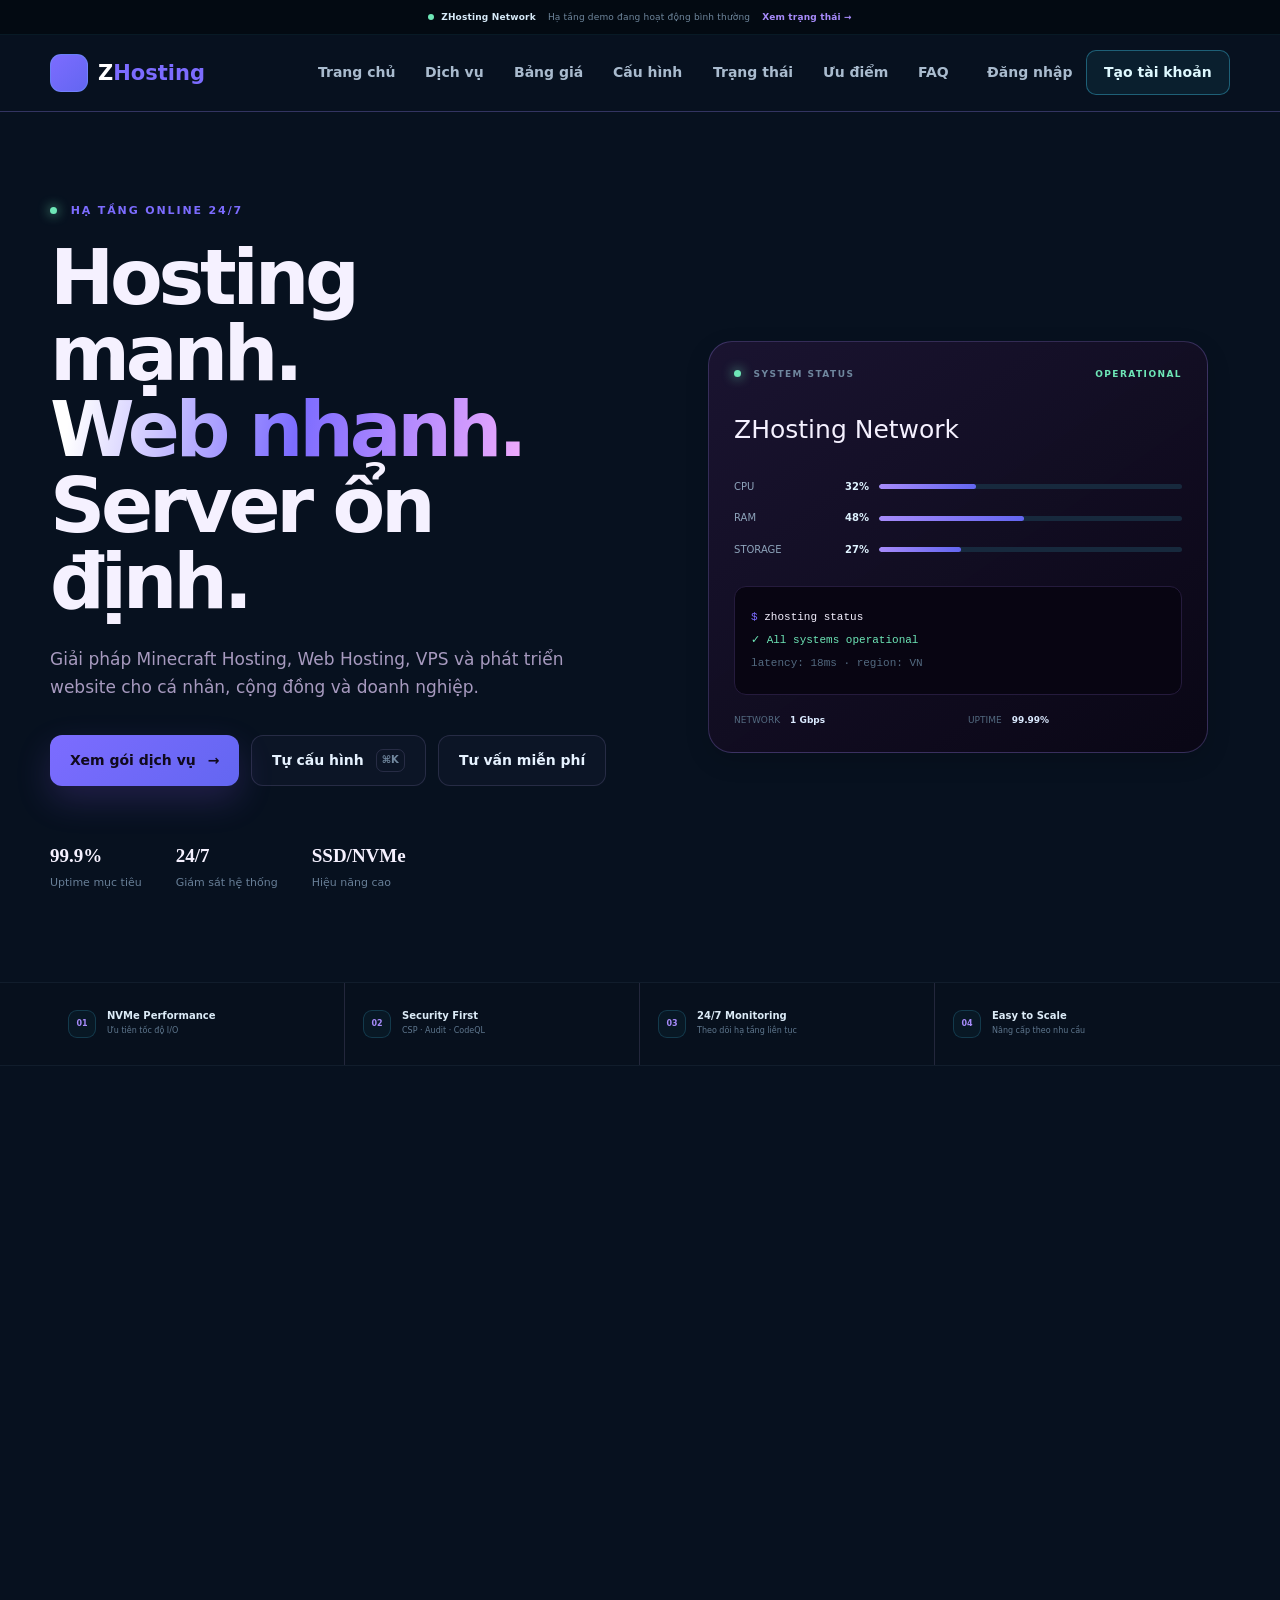
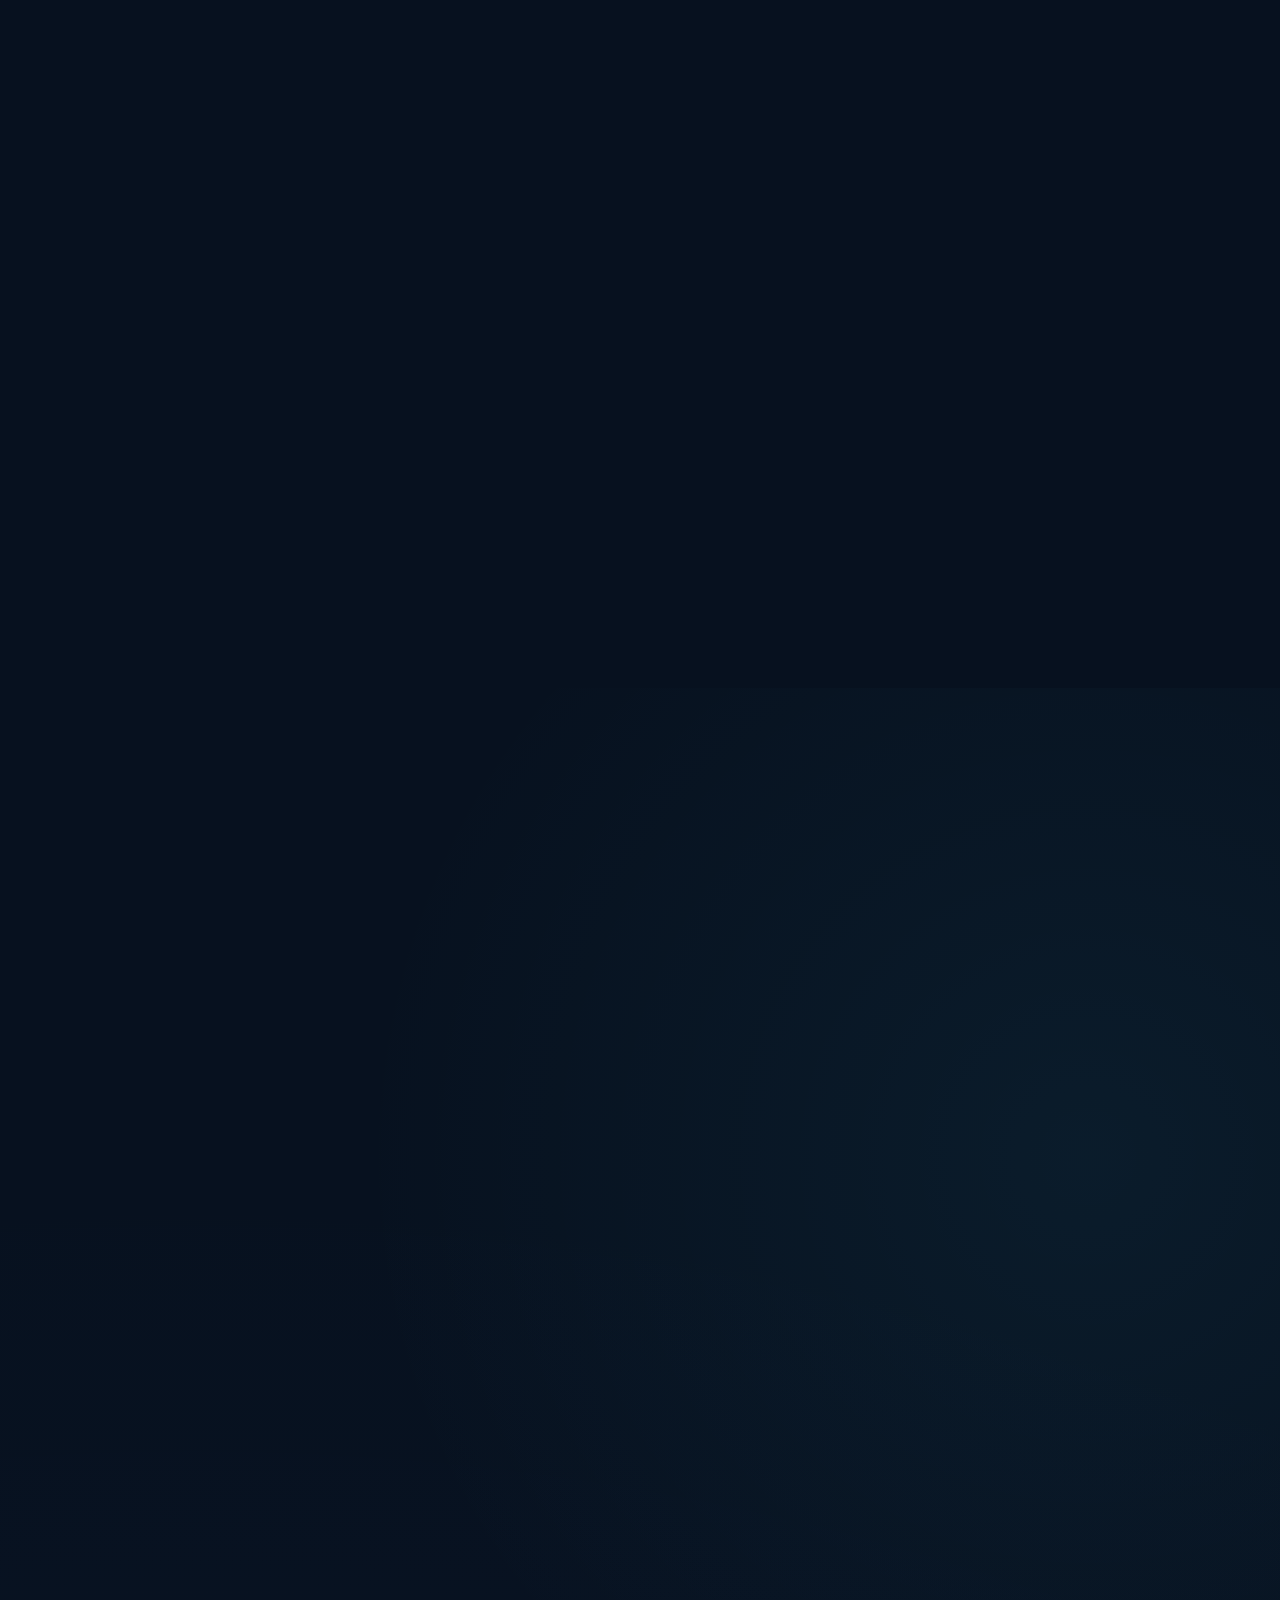
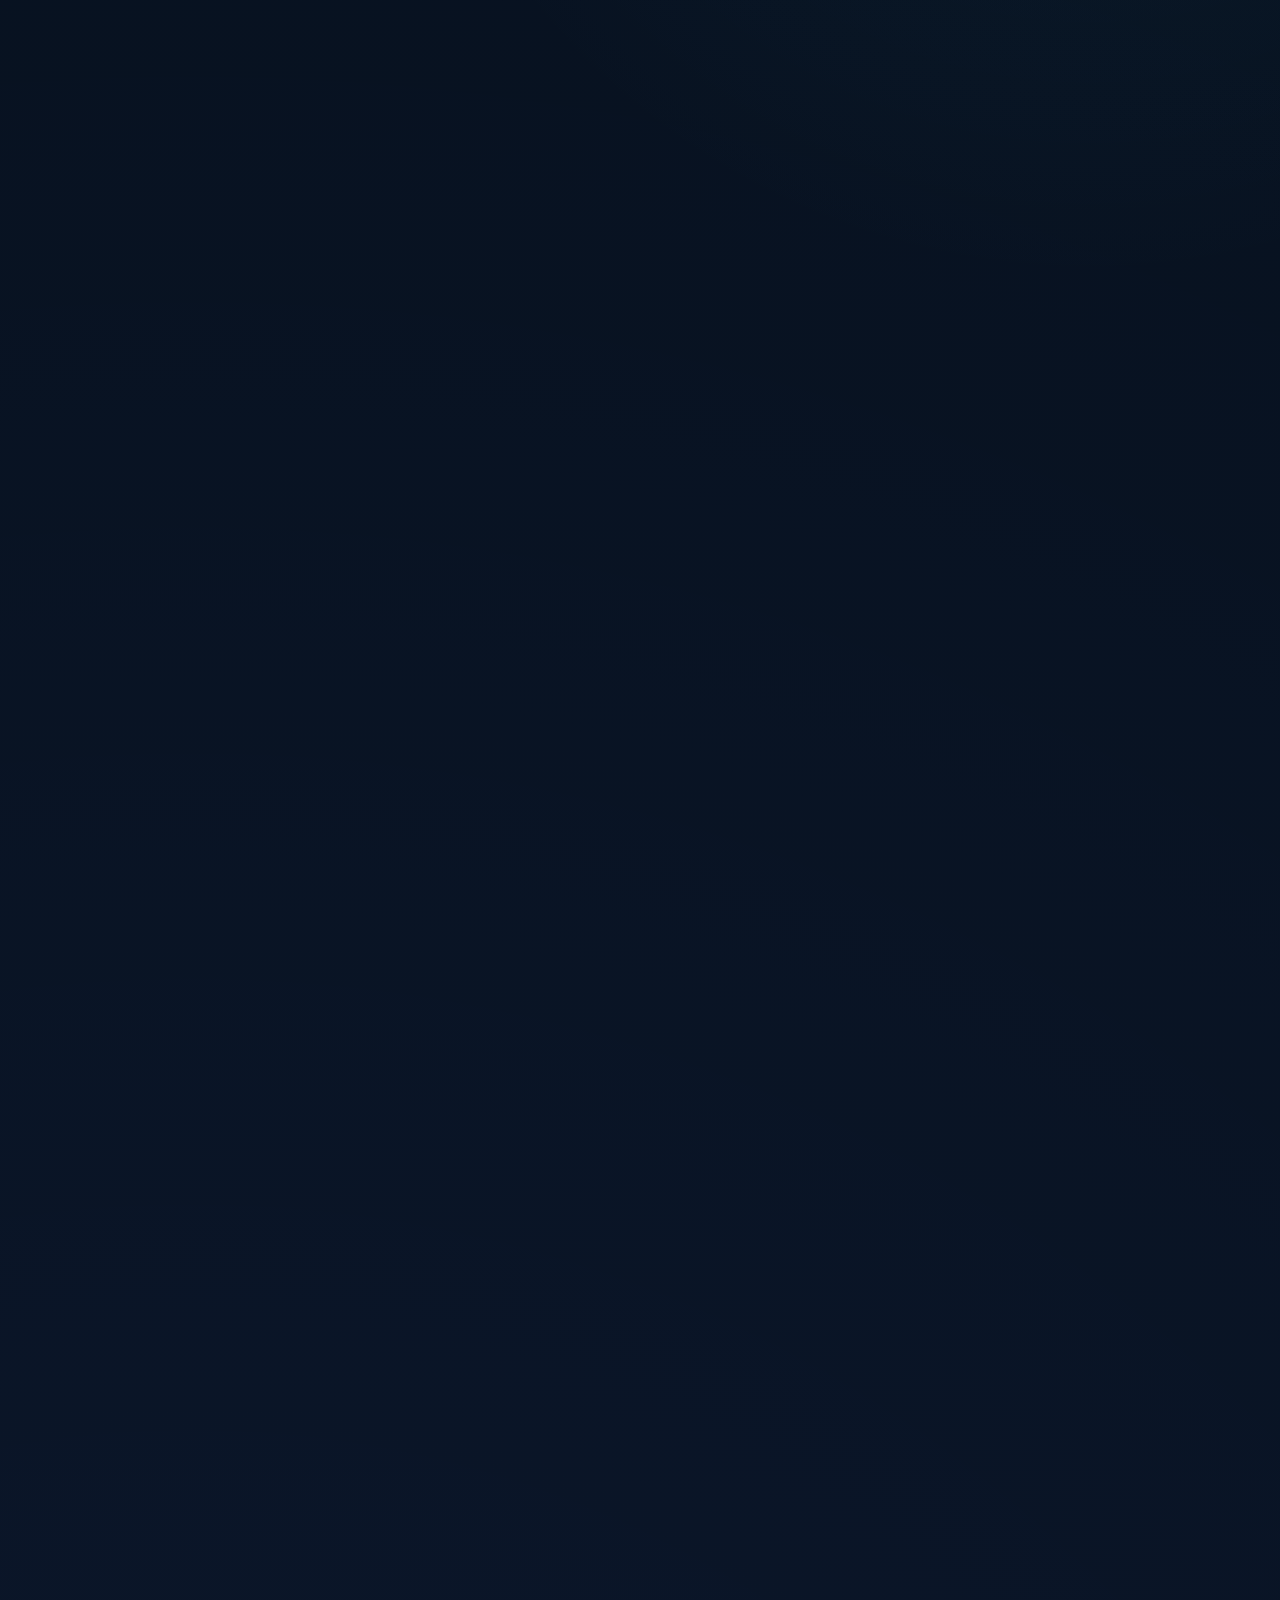
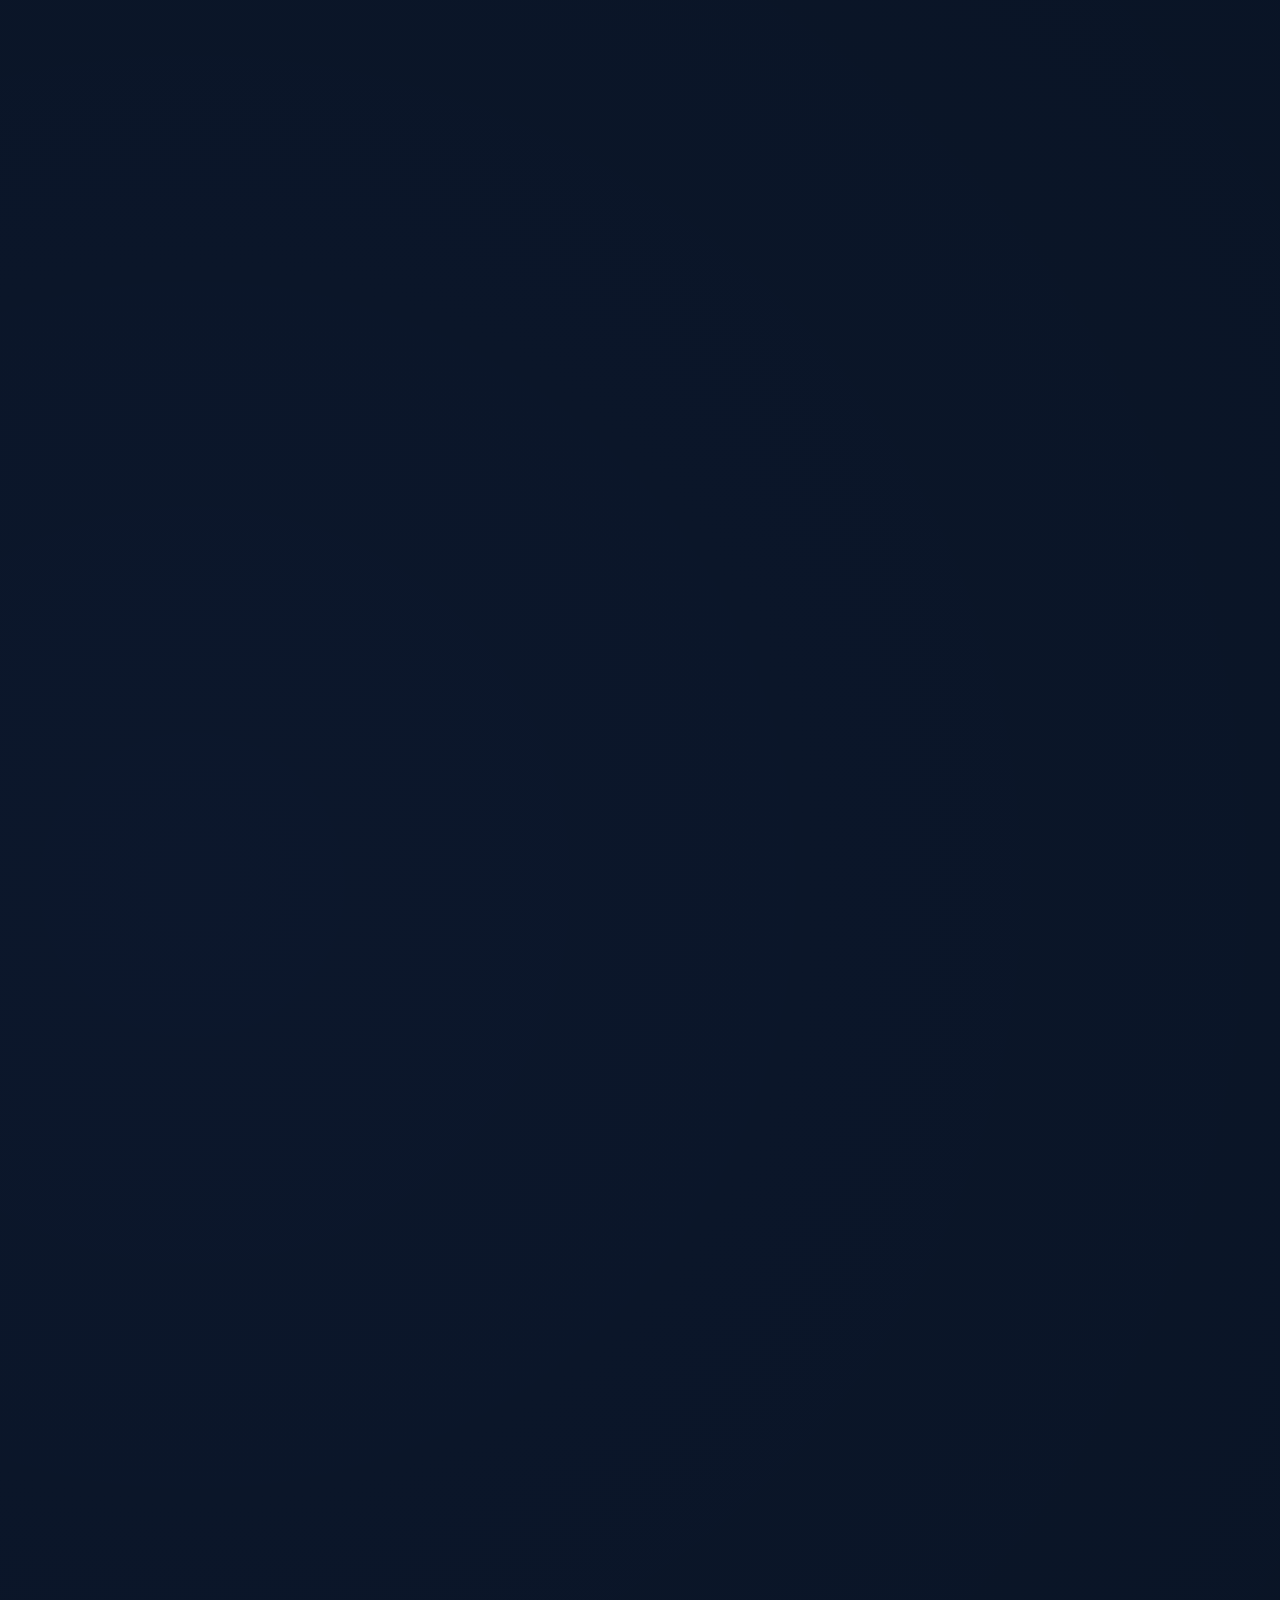
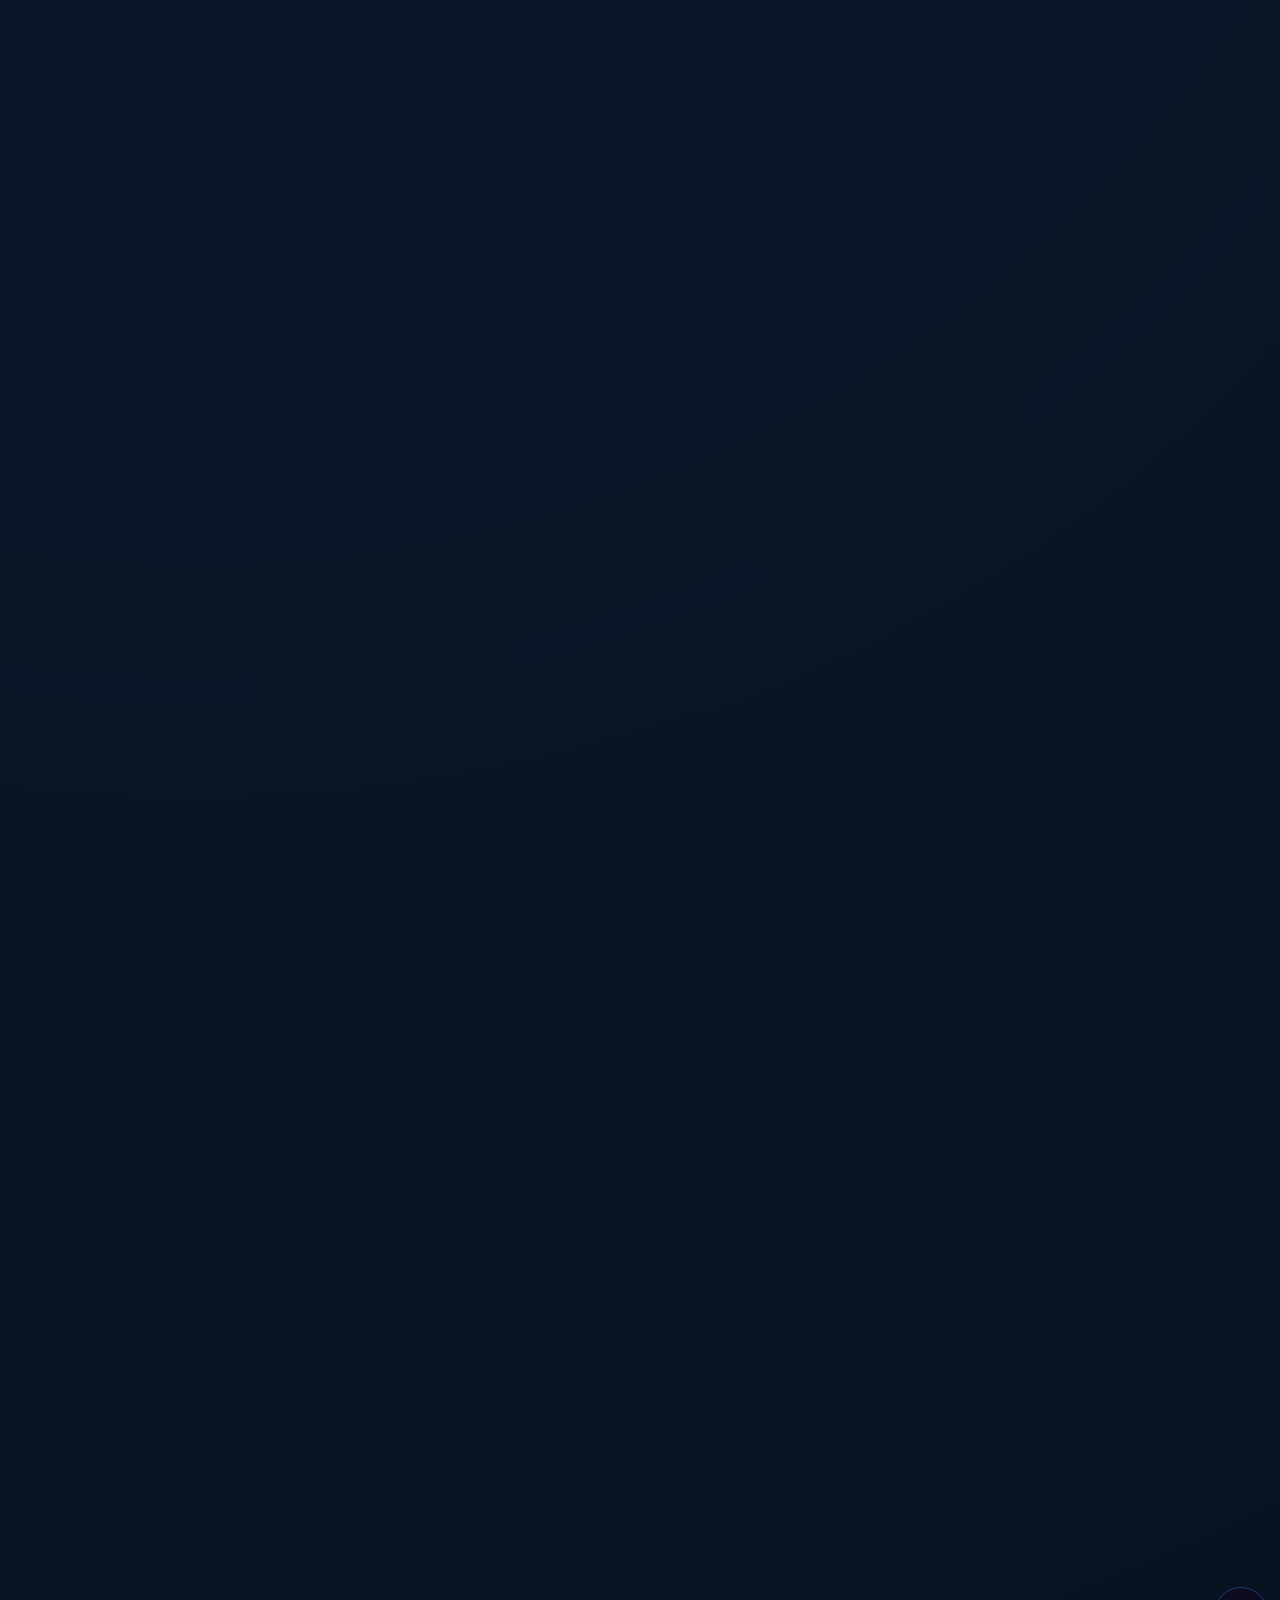
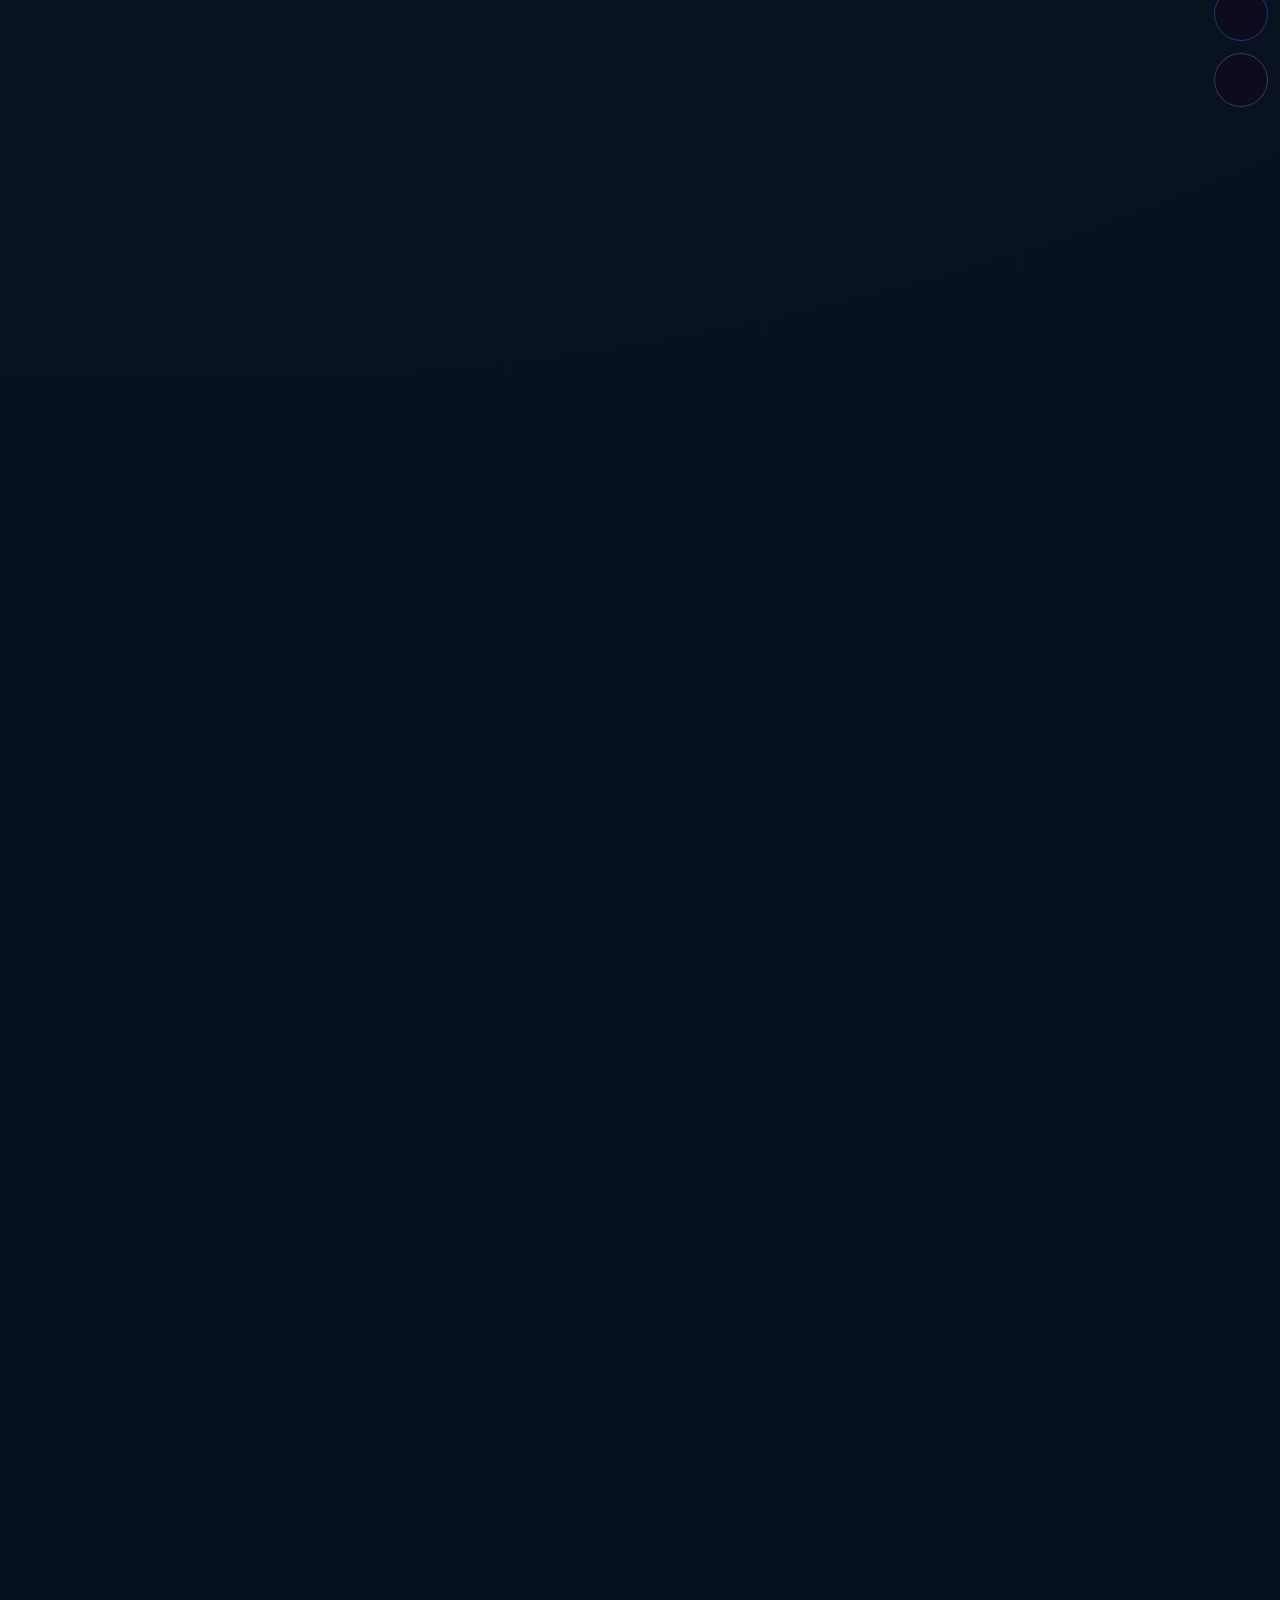
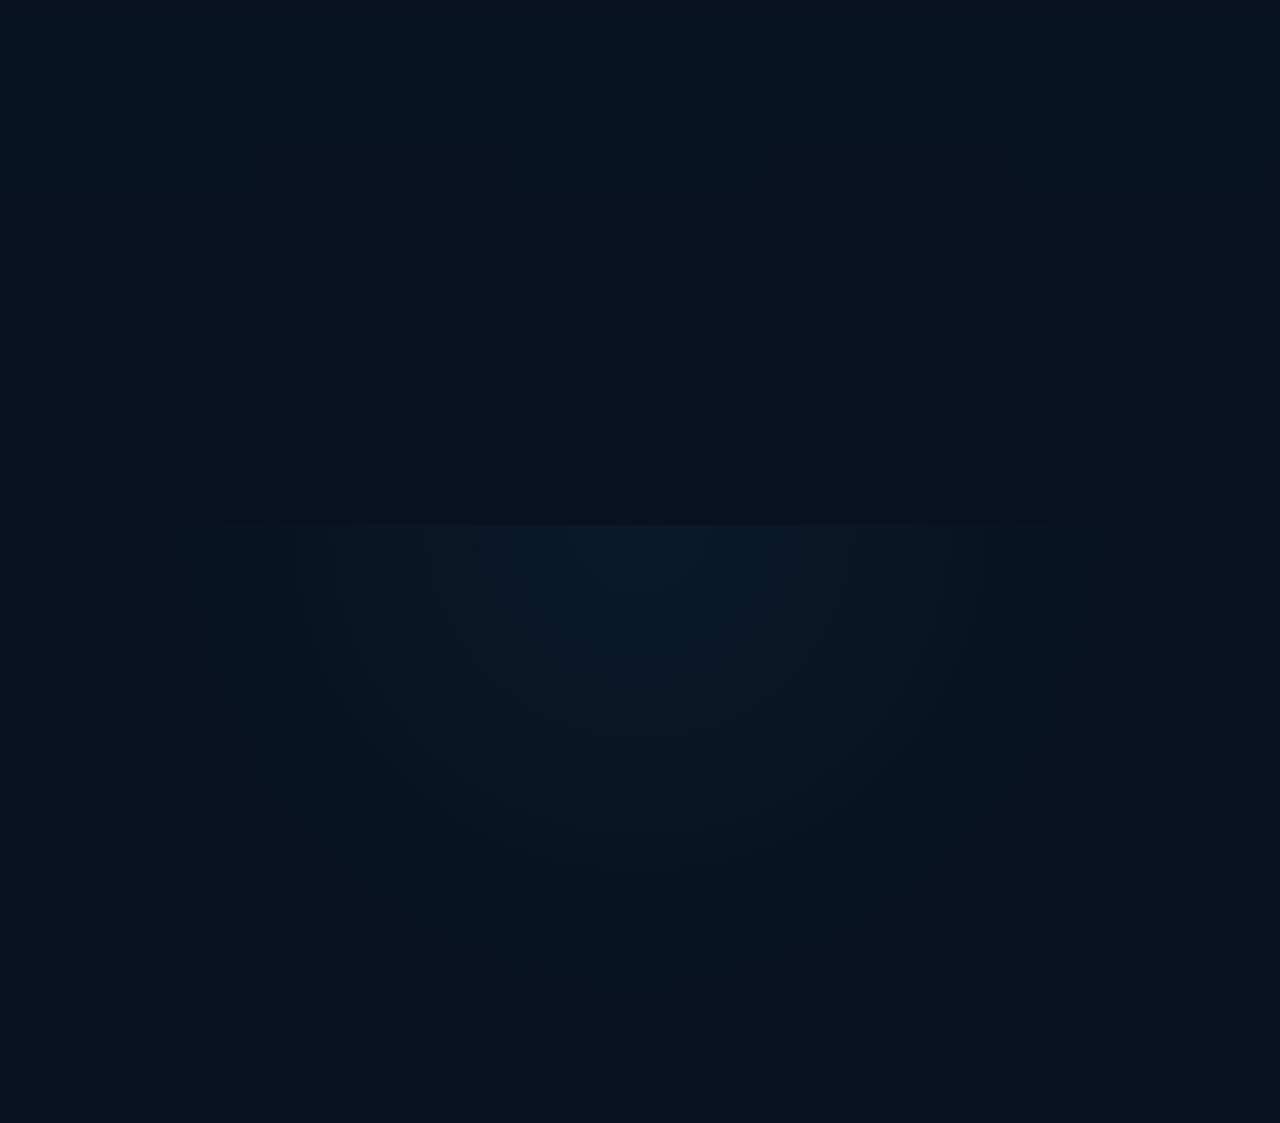
==== commit 793e3d27: "feat: refine footer contact experience" ====
--- a/index.html
+++ b/index.html
@@ -398,9 +398,31 @@
       <nav class="footer-column" aria-label="Dịch vụ"><b>Dịch vụ</b><a href="#services">Tổng quan</a><a href="#pricing">Bảng giá</a><a href="#config">Tự cấu hình</a><a href="#status">Trạng thái</a></nav>
       <nav class="footer-column" aria-label="Hỗ trợ"><b>Hỗ trợ</b><a href="#contact">Liên hệ</a><a href="auth/login.html">Đăng nhập</a><a href="auth/register.html">Tạo tài khoản</a><a href="docs/SECURITY.md">Security</a></nav>
     </div>
+    <div class="footer-contact" aria-label="Liên hệ nhanh">
+      <div class="footer-contact-inner">
+        <div class="footer-contact-copy">
+          <i aria-hidden="true"></i>
+          <div>
+            <b>Cần hỗ trợ hoặc tư vấn cấu hình?</b>
+            <span>Liên hệ trực tiếp để nhận hướng dẫn phù hợp với nhu cầu của bạn.</span>
+          </div>
+        </div>
+        <div class="footer-contact-links">
+          <a class="footer-contact-link" href="https://zalo.me/0828689789" target="_blank" rel="noopener noreferrer" aria-label="Liên hệ Zalo 0828 689 789">
+            <img src="assets/brand/zalo.svg" alt="" width="18" height="18"><span><b>Zalo</b><small>0828 689 789</small></span><i aria-hidden="true">↗</i>
+          </a>
+          <a class="footer-contact-link" href="https://discord.com/users/tdk_208" target="_blank" rel="noopener noreferrer" aria-label="Liên hệ Discord tdk_208">
+            <img src="assets/brand/discord.svg" alt="" width="18" height="18"><span><b>Discord</b><small>tdk_208</small></span><i aria-hidden="true">↗</i>
+          </a>
+          <a class="footer-contact-link" href="mailto:dangkhoita2@gmail.com" aria-label="Gửi email tới ZHosting">
+            <span class="footer-email-icon" aria-hidden="true">@</span><span><b>Email</b><small>dangkhoita2@gmail.com</small></span><i aria-hidden="true">↗</i>
+          </a>
+        </div>
+      </div>
+    </div>
     <div class="footer-bottom">
       <p>© 2026 ZHosting. Built for creators, communities & businesses.</p>
-      <div class="footer-bottom-links"><a href="#top">Về đầu trang</a><a href="docs/SECURITY.md">Bảo mật</a></div>
+      <div class="footer-bottom-links"><a href="#top">Về đầu trang</a><a href="docs/SECURITY.md">Bảo mật</a><a href="#contact">Liên hệ</a></div>
     </div>
   </div>
 </footer>
--- a/assets/css/styles.css
+++ b/assets/css/styles.css
@@ -13,9 +13,9 @@
 .hero{isolation:isolate}.hero:after{content:"";position:absolute;width:520px;height:520px;right:-260px;top:10%;background:rgba(67,217,255,.07);filter:blur(90px);border-radius:50%;pointer-events:none}
 .btn{position:relative;overflow:hidden}.btn:before{content:"";position:absolute;inset:0;transform:translateX(-110%);background:linear-gradient(100deg,transparent,rgba(255,255,255,.18),transparent);transition:transform .65s var(--ease)}.btn:hover:before{transform:translateX(110%)}
 .btn-primary{box-shadow:0 10px 35px rgba(67,217,255,.16),inset 0 1px rgba(255,255,255,.35)}
-.server-card{animation:floatCard 6s ease-in-out infinite;will-change:transform}.server-card:hover{animation-play-state:paused;box-shadow:0 35px 110px rgba(0,0,0,.5),0 0 55px rgba(67,217,255,.1)}
+.server-card{animation:floatCard 6s ease-in-out infinite}.server-card:hover{animation-play-state:paused;box-shadow:0 35px 110px rgba(0,0,0,.5),0 0 55px rgba(67,217,255,.1)}
 @keyframes floatCard{0%,100%{transform:perspective(1000px) rotateY(-7deg) rotateX(3deg) translateY(0)}50%{transform:perspective(1000px) rotateY(-5deg) rotateX(2deg) translateY(-10px)}}
-.service-card,.price-card,.feature,.step{will-change:transform}.service-card{overflow:hidden}.service-card:after{content:"";position:absolute;width:130px;height:130px;right:-70px;bottom:-75px;background:rgba(67,217,255,.09);filter:blur(25px);border-radius:50%;transition:.35s}.service-card:hover:after{transform:scale(1.7)}
+.service-card,.price-card,.feature,.step{will-change:auto}.service-card{overflow:hidden}.service-card:after{content:"";position:absolute;width:130px;height:130px;right:-70px;bottom:-75px;background:rgba(67,217,255,.09);filter:blur(25px);border-radius:50%;transition:.35s}.service-card:hover:after{transform:scale(1.7)}
 .service-card:hover,.price-card:hover{box-shadow:var(--glow)}
 .price-card{overflow:hidden}.price-card.popular:before{content:"";position:absolute;inset:0;background:linear-gradient(120deg,transparent 25%,rgba(67,217,255,.06),transparent 75%);transform:translateX(-100%);transition:1s}.price-card.popular:hover:before{transform:translateX(100%)}
 .billing-toggle button{transition:.25s var(--ease)}.billing-toggle button.active{box-shadow:0 4px 18px rgba(67,217,255,.08)}
@@ -361,7 +361,7 @@
 
 /* ===== PERFORMANCE PASS v1.4.4 ===== */
 .zui-spotlight{display:none!important}
-.zui-progress{transform-origin:left center;will-change:transform;width:100%!important}
+.zui-progress{transform-origin:left center;width:100%!important}
 .zui-tilt{transform:none!important}
 @media(pointer:fine) and (min-width:900px){
  .zui-tilt{transition:transform .22s ease,border-color .22s ease,box-shadow .22s ease}
@@ -439,7 +439,7 @@
 
 /* ===== SUPPORT DOCK POLISH v1.4.8 ===== */
 .support-dock{position:fixed;right:var(--support-scrollbar-offset,24px);bottom:max(18px,env(safe-area-inset-bottom));z-index:120;display:flex;flex-direction:column;align-items:flex-end;gap:8px;pointer-events:none}
-.support-dock-item{pointer-events:auto;will-change:transform}
+.support-dock-item{pointer-events:auto}
 @media(max-width:700px){
  .support-dock{right:var(--support-scrollbar-offset,14px);bottom:max(12px,env(safe-area-inset-bottom));gap:6px}
  .support-dock-item{box-shadow:0 8px 24px rgba(0,0,0,.26)}
@@ -468,7 +468,7 @@
 
 
 /* ===== FLOATING SUPPORT BUBBLES v1.4.8 ===== */
-.support-bubbles{position:fixed;right:var(--support-scrollbar-offset,22px);bottom:22px;z-index:130;display:flex;flex-direction:column;gap:12px;align-items:center;pointer-events:none}
+.support-bubbles{position:fixed;right:var(--support-right,22px);bottom:22px;z-index:130;display:flex;flex-direction:column;gap:12px;align-items:center;pointer-events:none}
 .support-bubble{position:relative;width:54px;height:54px;display:grid;place-items:center;border:1px solid rgba(255,255,255,.16);border-radius:50%;background:rgba(17,12,31,.9);box-shadow:0 12px 30px rgba(0,0,0,.3),0 0 24px rgba(167,139,250,.12);backdrop-filter:blur(10px);-webkit-backdrop-filter:blur(10px);pointer-events:auto;text-decoration:none;animation:supportBubbleFloat 3.8s ease-in-out infinite;transition:transform .22s ease,box-shadow .22s ease,border-color .22s ease}
 .support-bubble:nth-child(2){animation-delay:-1.9s}
 .support-bubble img{width:24px;height:24px;display:block;object-fit:contain}
@@ -478,7 +478,7 @@
 .support-bubble-label{position:absolute;right:66px;top:50%;transform:translateY(-50%) translateX(5px);opacity:0;pointer-events:none;white-space:nowrap;padding:7px 10px;border:1px solid rgba(205,184,255,.15);border-radius:10px;background:rgba(12,8,24,.96);color:#f5f1ff;font:700 10px var(--font-ui);box-shadow:0 10px 25px rgba(0,0,0,.28);transition:opacity .18s ease,transform .18s ease}
 .support-bubble:hover .support-bubble-label,.support-bubble:focus-visible .support-bubble-label{opacity:1;transform:translateY(-50%) translateX(0)}
 @keyframes supportBubbleFloat{0%,100%{transform:translateY(0)}50%{transform:translateY(-7px)}}
-@media(max-width:700px){.support-bubbles{right:var(--support-scrollbar-offset,14px);bottom:max(14px,env(safe-area-inset-bottom));gap:9px}.support-bubble{width:48px;height:48px}.support-bubble img{width:21px;height:21px}.support-bubble-label{display:none}}
+@media(max-width:700px){.support-bubbles{right:var(--support-right,14px);bottom:max(14px,env(safe-area-inset-bottom));gap:9px}.support-bubble{width:48px;height:48px}.support-bubble img{width:21px;height:21px}.support-bubble-label{display:none}}
 @media(prefers-reduced-motion:reduce){.support-bubble{animation:none;transition:none}.support-bubble:hover,.support-bubble:focus-visible{transform:scale(1.03)}}
 
 
@@ -502,7 +502,7 @@
 @media(prefers-reduced-motion:reduce){.theme-tools-trigger{transition:none}.theme-tools{backdrop-filter:none}}
 
 /* ===== SUPPORT BUBBLES UNIFIED RUNTIME v1.5.1 ===== */
-.support-bubbles{right:var(--support-scrollbar-offset,24px);will-change:auto}
+.support-bubbles{right:var(--support-right,24px)}
 .support-bubble{will-change:auto}
 @media(max-width:700px){
   .support-bubbles{right:var(--support-scrollbar-offset,10px)}
@@ -557,3 +557,237 @@
   html{scroll-behavior:auto}
   *,:before,:after{scroll-behavior:auto!important;animation-duration:.001ms!important;animation-iteration-count:1!important;transition-duration:.001ms!important}
 }
+
+
+/* ===== SUPPORT BUBBLE PERFORMANCE v1.5.8 ===== */
+body.zperf-lite .support-bubble{backdrop-filter:none;-webkit-backdrop-filter:none;box-shadow:0 8px 20px rgba(0,0,0,.24);animation:none}
+body.zperf-paused .support-bubble{animation-play-state:paused}
+@media(prefers-reduced-motion:reduce){.support-bubble{animation:none!important;transition:none!important}.support-bubble-label{transition:none!important}}
+
+/* ===== FOOTER SYSTEM v1.6.0 ===== */
+.footer{position:relative;margin-top:28px;padding:0 0 max(28px,env(safe-area-inset-bottom));border-top:1px solid color-mix(in srgb,var(--violet,#7C6CFF) 16%,var(--line));background:linear-gradient(180deg,rgba(6,10,18,.42),rgba(4,7,13,.82))}
+.footer:before{content:"";position:absolute;inset:0 0 auto;height:1px;background:linear-gradient(90deg,transparent,var(--violet,#7C6CFF),var(--blue,#6366f1),transparent);opacity:.55}
+.footer-inner{display:block}
+.footer-main{display:grid;grid-template-columns:minmax(280px,1.8fr) minmax(130px,.8fr) minmax(130px,.8fr);gap:48px;padding:46px 0 34px}
+.footer-brand .brand{width:max-content}
+.footer-brand>p{max-width:480px;margin:16px 0;color:var(--muted,#8ea4bb);font-size:12px;line-height:1.75}
+.footer-status{display:inline-flex;align-items:center;gap:8px;color:#9fb2c6;font-size:10px;font-weight:700}
+.footer-status i{width:7px;height:7px;border-radius:50%;background:var(--green,#55e6a5);box-shadow:0 0 12px rgba(85,230,165,.55)}
+.footer-column{display:flex;flex-direction:column;align-items:flex-start;gap:10px}
+.footer-column b{margin-bottom:4px;color:#eef6ff;font-size:11px;letter-spacing:.08em;text-transform:uppercase}
+.footer-column a{color:#7f93a8;text-decoration:none;font-size:11px;transition:color .18s ease,transform .18s ease}
+.footer-column a:hover,.footer-column a:focus-visible{color:var(--violet,#7C6CFF);transform:translateX(2px)}
+.footer-bottom{display:flex;align-items:center;justify-content:space-between;gap:20px;padding:17px 0 0;border-top:1px solid rgba(145,190,230,.08)}
+.footer-bottom p{margin:0;color:#65788d;font-size:10px}
+.footer-bottom-links{display:flex;gap:18px}
+.footer-bottom-links a{color:#65788d;text-decoration:none;font-size:10px}
+.footer-bottom-links a:hover,.footer-bottom-links a:focus-visible{color:#cfd9e5}
+@media(max-width:800px){
+ .footer-main{grid-template-columns:1fr 1fr;gap:30px;padding:36px 0 28px}
+ .footer-brand{grid-column:1/-1}
+ .footer-brand>p{max-width:620px}
+}
+@media(max-width:520px){
+ .footer-main{grid-template-columns:1fr;gap:26px}
+ .footer-brand{grid-column:auto}
+ .footer-bottom{align-items:flex-start;flex-direction:column;gap:10px}
+ .footer-bottom-links{gap:14px}
+}
+@media(prefers-reduced-motion:reduce){
+ .footer-column a{transition:none}
+}
+.zperf-lite .footer{background:rgba(4,7,13,.9)}
+
+/* ===== FOOTER REFINEMENT v1.6.1 ===== */
+.footer-contact{position:relative}
+.footer-contact-inner{border-color:color-mix(in srgb,var(--violet,#7C6CFF) 16%,var(--line));background:linear-gradient(135deg,rgba(13,20,34,.9),rgba(8,12,21,.88));box-shadow:0 14px 42px rgba(0,0,0,.14)}
+.footer-contact-copy b{color:#f1f7ff}
+.footer-contact-copy span{line-height:1.5}
+.footer-contact-link{background:rgba(255,255,255,.022);border-color:rgba(160,190,220,.11)}
+.footer-contact-link:hover,.footer-contact-link:focus-visible{border-color:color-mix(in srgb,var(--violet,#7C6CFF) 38%,var(--line));background:color-mix(in srgb,var(--violet,#7C6CFF) 7%,transparent);outline:none}
+.footer-contact-link:focus-visible{box-shadow:0 0 0 3px color-mix(in srgb,var(--violet,#7C6CFF) 18%,transparent)}
+.footer-contact-link i{transition:transform .18s ease,color .18s ease}
+.footer-contact-link:hover i,.footer-contact-link:focus-visible i{transform:translate(2px,-2px);color:var(--violet,#7C6CFF)}
+.footer-brand .brand-mark{box-shadow:0 0 24px color-mix(in srgb,var(--violet,#7C6CFF) 18%,transparent)}
+.footer-column a{position:relative}
+.footer-column a:after{content:"";position:absolute;left:0;right:100%;bottom:-3px;height:1px;background:var(--violet,#7C6CFF);transition:right .18s ease}
+.footer-column a:hover:after,.footer-column a:focus-visible:after{right:0}
+.footer-bottom-links a{transition:color .18s ease}
+@media(max-width:700px){
+ .footer-contact-inner{padding:14px}
+ .footer-contact-links{gap:7px}
+ .footer-contact-link{padding:9px}
+ .footer-main{padding-top:32px}
+}
+@media(prefers-reduced-motion:reduce){
+ .footer-contact-link i,.footer-column a:after,.footer-bottom-links a{transition:none}
+}
+.zperf-lite .footer-contact-inner{box-shadow:none}
+
+
+/* ===== RENDERING HARDENING v1.6.0 ===== */
+/* Avoid permanent GPU promotion; promote only during active transforms. */
+.service-card:hover,.price-card:hover,.btn-primary:hover,.btn-ghost:hover,.support-bubble:hover,.support-bubble:focus-visible{will-change:auto}
+body.zperf-lite .server-card{animation:none}
+body.zperf-lite .btn-primary::after{display:none}
+body.zperf-lite .announcement-live i,body.zperf-lite .config-live i,body.zperf-lite .node-ping{box-shadow:none}
+body.zperf-lite .noise{display:none}
+@media(prefers-reduced-motion:reduce){.server-card{animation:none!important}.service-card:hover,.price-card:hover,.btn-primary:hover,.btn-ghost:hover,.support-bubble:hover,.support-bubble:focus-visible{will-change:auto}}
+
+/* ===== RUNTIME CLEANUP v1.6.2 ===== */
+@media(max-width:900px){
+  .footer-contact-inner{box-shadow:0 10px 28px rgba(0,0,0,.12)}
+}
+@media(max-width:700px){
+  .footer-contact-inner{box-shadow:none}
+  .footer{margin-top:20px}
+}
+.zperf-lite .header{backdrop-filter:none!important;-webkit-backdrop-filter:none!important;background:var(--z-custom-bg,#07111F)!important}
+.zperf-lite .footer-contact-inner{backdrop-filter:none!important;-webkit-backdrop-filter:none!important;box-shadow:none!important}
+.zperf-lite .footer-status i{box-shadow:none}
+.zperf-lite .footer:before{opacity:.35}
+.zperf-constrained .footer-column a:after{display:none}
+.zperf-constrained .footer-column a,.zperf-constrained .footer-bottom-links a{transition:none}
+@media(prefers-reduced-motion:reduce){
+ .footer-contact-link:hover,.footer-contact-link:focus-visible{transform:none}
+ .footer-column a:hover,.footer-column a:focus-visible{transform:none}
+ .footer-column a:after{display:none}
+}
+
+
+/* ===== FOOTER REFINEMENT v1.6.3 ===== */
+/* Stronger hierarchy with low-cost effects; keep the footer readable and calm. */
+.footer-contact-inner{
+  position:relative;
+  display:flex;
+  align-items:center;
+  justify-content:space-between;
+  gap:24px;
+  overflow:hidden;
+}
+.footer-contact-inner:after{
+  content:"";
+  position:absolute;
+  inset:0 auto 0 0;
+  width:3px;
+  background:linear-gradient(180deg,var(--violet,#7C6CFF),var(--blue,#6366f1));
+  opacity:.75;
+}
+.footer-contact-copy{
+  position:relative;
+  z-index:1;
+  display:flex;
+  align-items:center;
+  gap:12px;
+  min-width:0;
+}
+.footer-contact-copy>i{
+  flex:0 0 auto;
+  width:9px;
+  height:9px;
+  border-radius:50%;
+  background:var(--green,#55e6a5);
+  box-shadow:0 0 12px rgba(85,230,165,.45);
+}
+.footer-contact-copy>div{
+  display:grid;
+  gap:3px;
+}
+.footer-contact-copy span{
+  color:#8fa3b8;
+  font-size:11px;
+}
+.footer-contact-links{
+  position:relative;
+  z-index:1;
+  display:grid;
+  grid-template-columns:repeat(3,minmax(150px,1fr));
+  gap:9px;
+}
+.footer-contact-link{
+  min-width:0;
+  display:grid;
+  grid-template-columns:auto minmax(0,1fr) auto;
+  align-items:center;
+  gap:9px;
+  padding:10px 11px;
+  border-radius:12px;
+  text-decoration:none;
+}
+.footer-contact-link img,.footer-email-icon{
+  width:18px;
+  height:18px;
+  display:grid;
+  place-items:center;
+  flex:0 0 auto;
+}
+.footer-email-icon{
+  border:1px solid rgba(167,139,250,.24);
+  border-radius:6px;
+  color:#c4b5fd;
+  font:800 10px ui-monospace,SFMono-Regular,Consolas,monospace;
+}
+.footer-contact-link>span:not(.footer-email-icon){
+  min-width:0;
+  display:grid;
+  gap:1px;
+}
+.footer-contact-link b,.footer-contact-link small{
+  display:block;
+  overflow:hidden;
+  text-overflow:ellipsis;
+  white-space:nowrap;
+}
+.footer-contact-link b{
+  color:#e9f2fb;
+  font-size:10px;
+}
+.footer-contact-link small{
+  color:#74899e;
+  font-size:9px;
+}
+.footer-contact-link i{
+  color:#73879b;
+  font-style:normal;
+  font-size:13px;
+}
+.footer-bottom{
+  align-items:center;
+}
+.footer-bottom p{
+  max-width:70ch;
+}
+.footer-bottom-links{
+  flex-wrap:wrap;
+}
+@media(max-width:900px){
+  .footer-contact-inner{
+    align-items:flex-start;
+    flex-direction:column;
+    gap:16px;
+  }
+  .footer-contact-links{
+    width:100%;
+    grid-template-columns:repeat(3,1fr);
+  }
+}
+@media(max-width:680px){
+  .footer-contact-links{
+    grid-template-columns:1fr;
+  }
+  .footer-contact-link{
+    min-height:48px;
+  }
+  .footer-contact-copy span{
+    max-width:58ch;
+  }
+}
+@media(prefers-reduced-motion:reduce){
+  .footer-contact-inner:after{opacity:.45}
+}
+.zperf-lite .footer-contact-inner:after{
+  opacity:.45;
+}
+.zperf-constrained .footer-contact-link{
+  box-shadow:none!important;
+}
--- a/assets/css/ui.css
+++ b/assets/css/ui.css
@@ -65,7 +65,7 @@
 .zui-stagger>*:nth-child(3){--zui-index:2}.zui-stagger>*:nth-child(4){--zui-index:3}
 .zui-stagger>*:nth-child(5){--zui-index:4}.zui-stagger>*:nth-child(6){--zui-index:5}
 
-.zui-tilt{transform-style:preserve-3d;will-change:transform;transition:transform .18s ease,box-shadow .3s ease}
+.zui-tilt{transform-style:preserve-3d;will-change:auto;transition:transform .18s ease,box-shadow .3s ease}
 .zui-tilt:hover{box-shadow:0 24px 80px rgba(0,0,0,.25)}
 
 .zui-glow-line{
@@ -146,7 +146,7 @@
 .zui-page-lock{overflow:hidden!important}
 
 .auth-card,.dash-card,.panel,.service-card,.price-card,.review,.status-main,.status-list{
-  will-change:transform;
+  will-change:auto;
 }
 
 .auth-card{
@@ -637,3 +637,8 @@
 body.zperf-lite .zui-grid{display:none}
 body.zperf-lite [data-zui-reveal]{transition:none;transform:none;opacity:1}
 @media(prefers-reduced-motion:reduce){.zui-page{animation:none;opacity:1}.zui-grain,.zui-grid{display:none!important}.zui-tilt{will-change:auto}}
+
+
+/* ===== RENDERING HARDENING v1.6.0 ===== */
+body.zperf-lite *{text-shadow:none}
+@media(prefers-reduced-motion:reduce){body *{animation-duration:.001ms!important;animation-iteration-count:1!important;transition-duration:.001ms!important}}
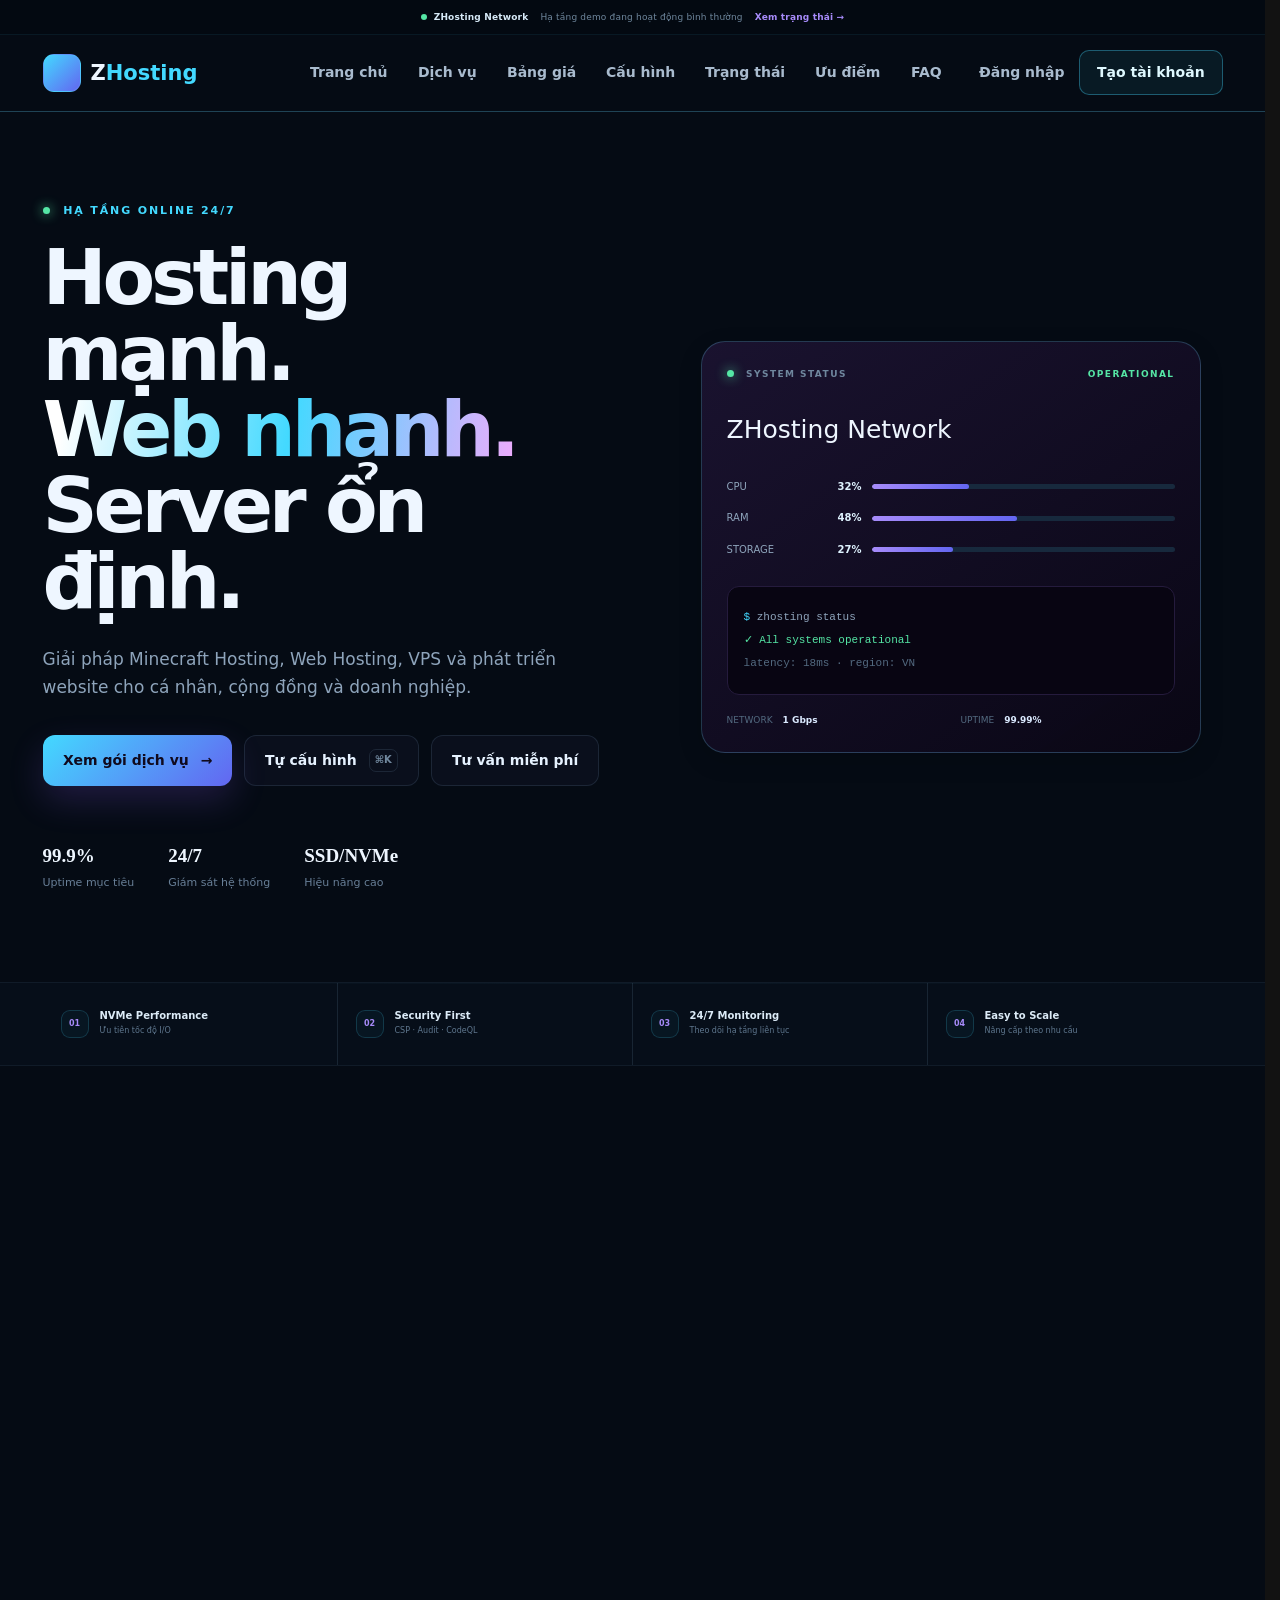
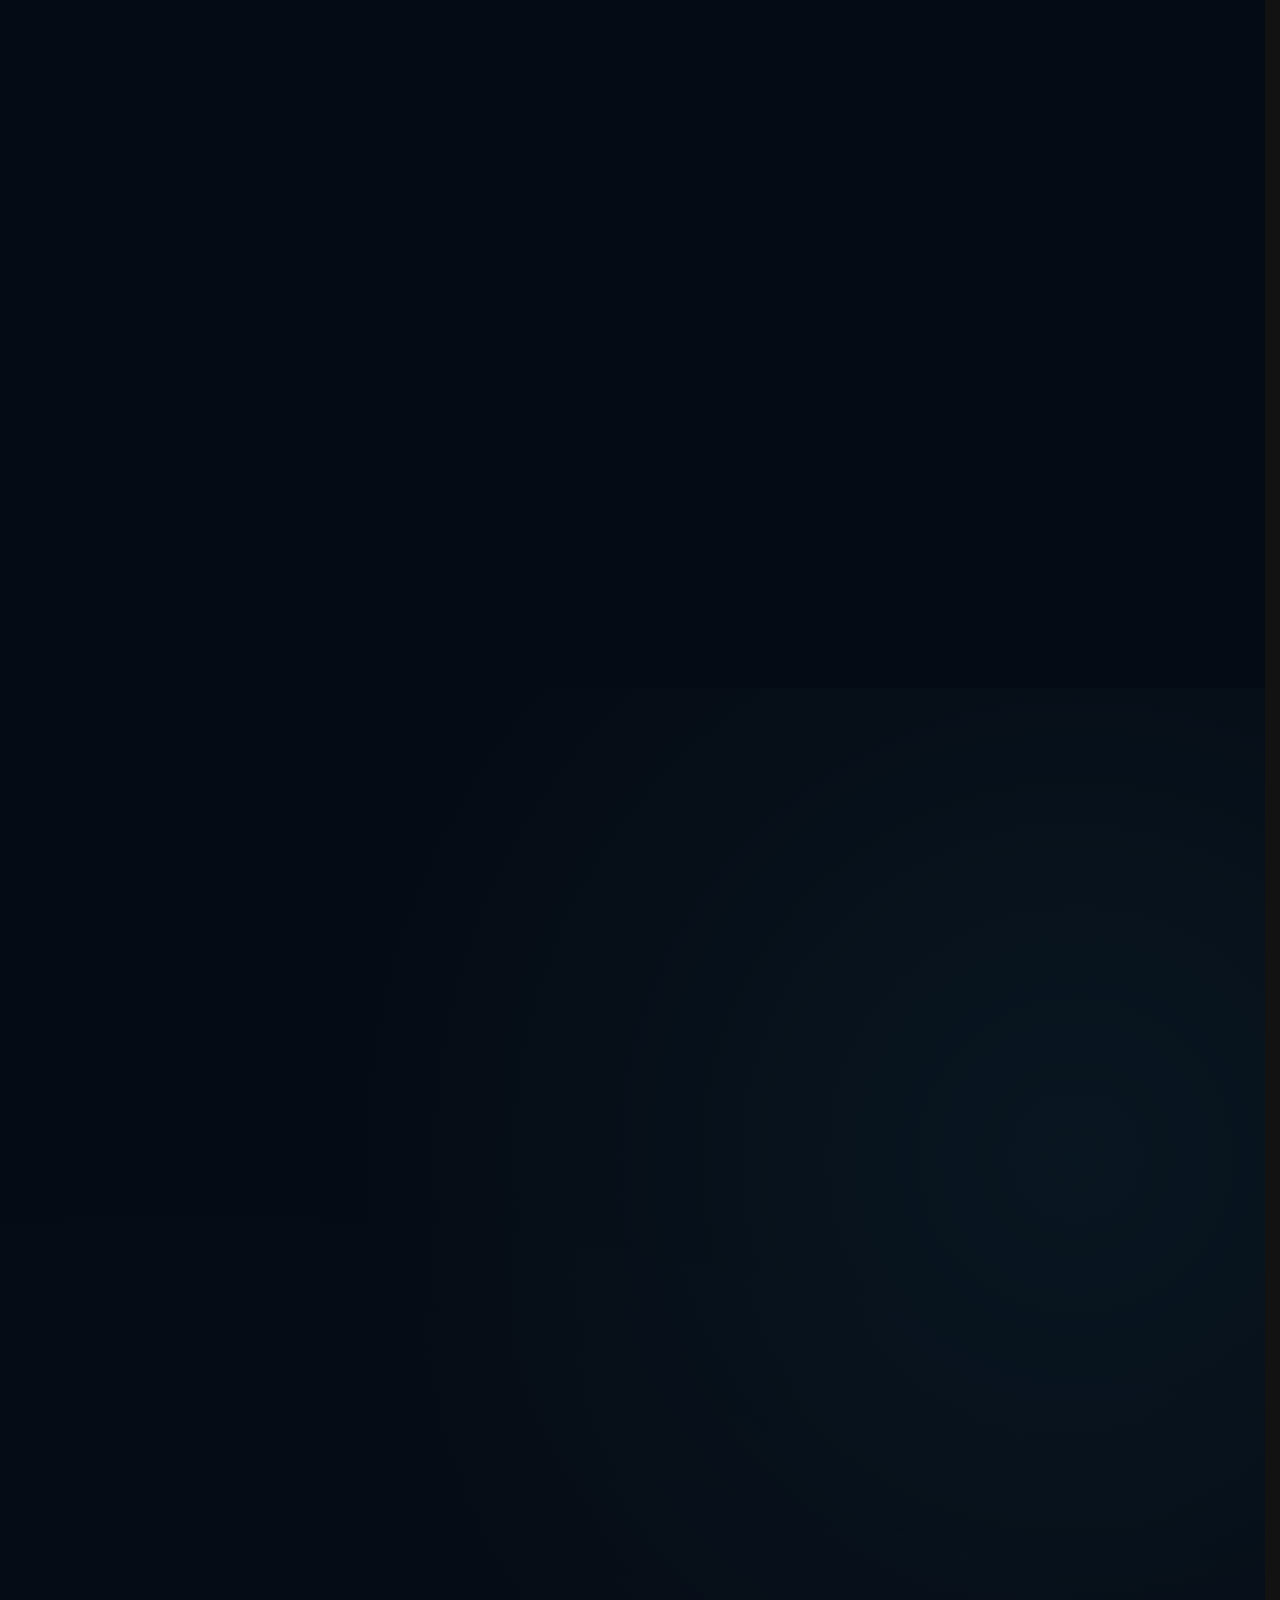
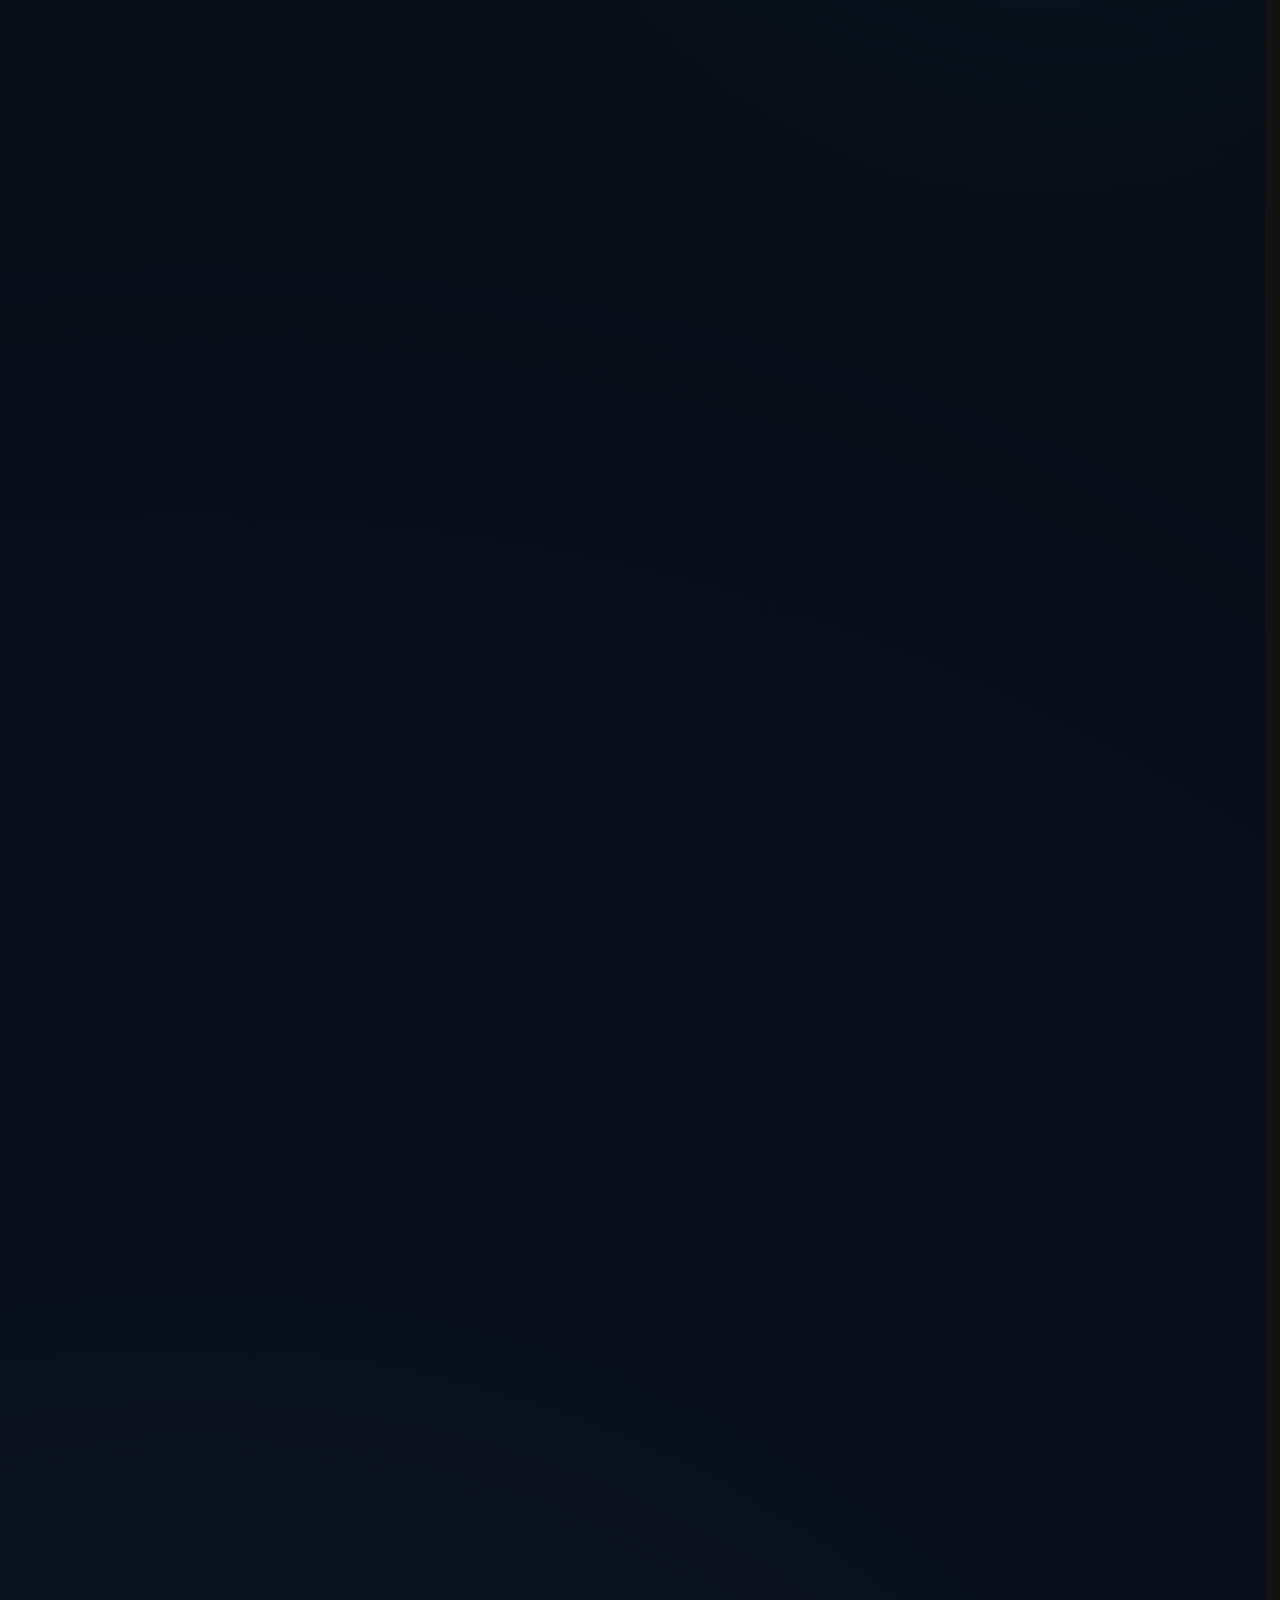
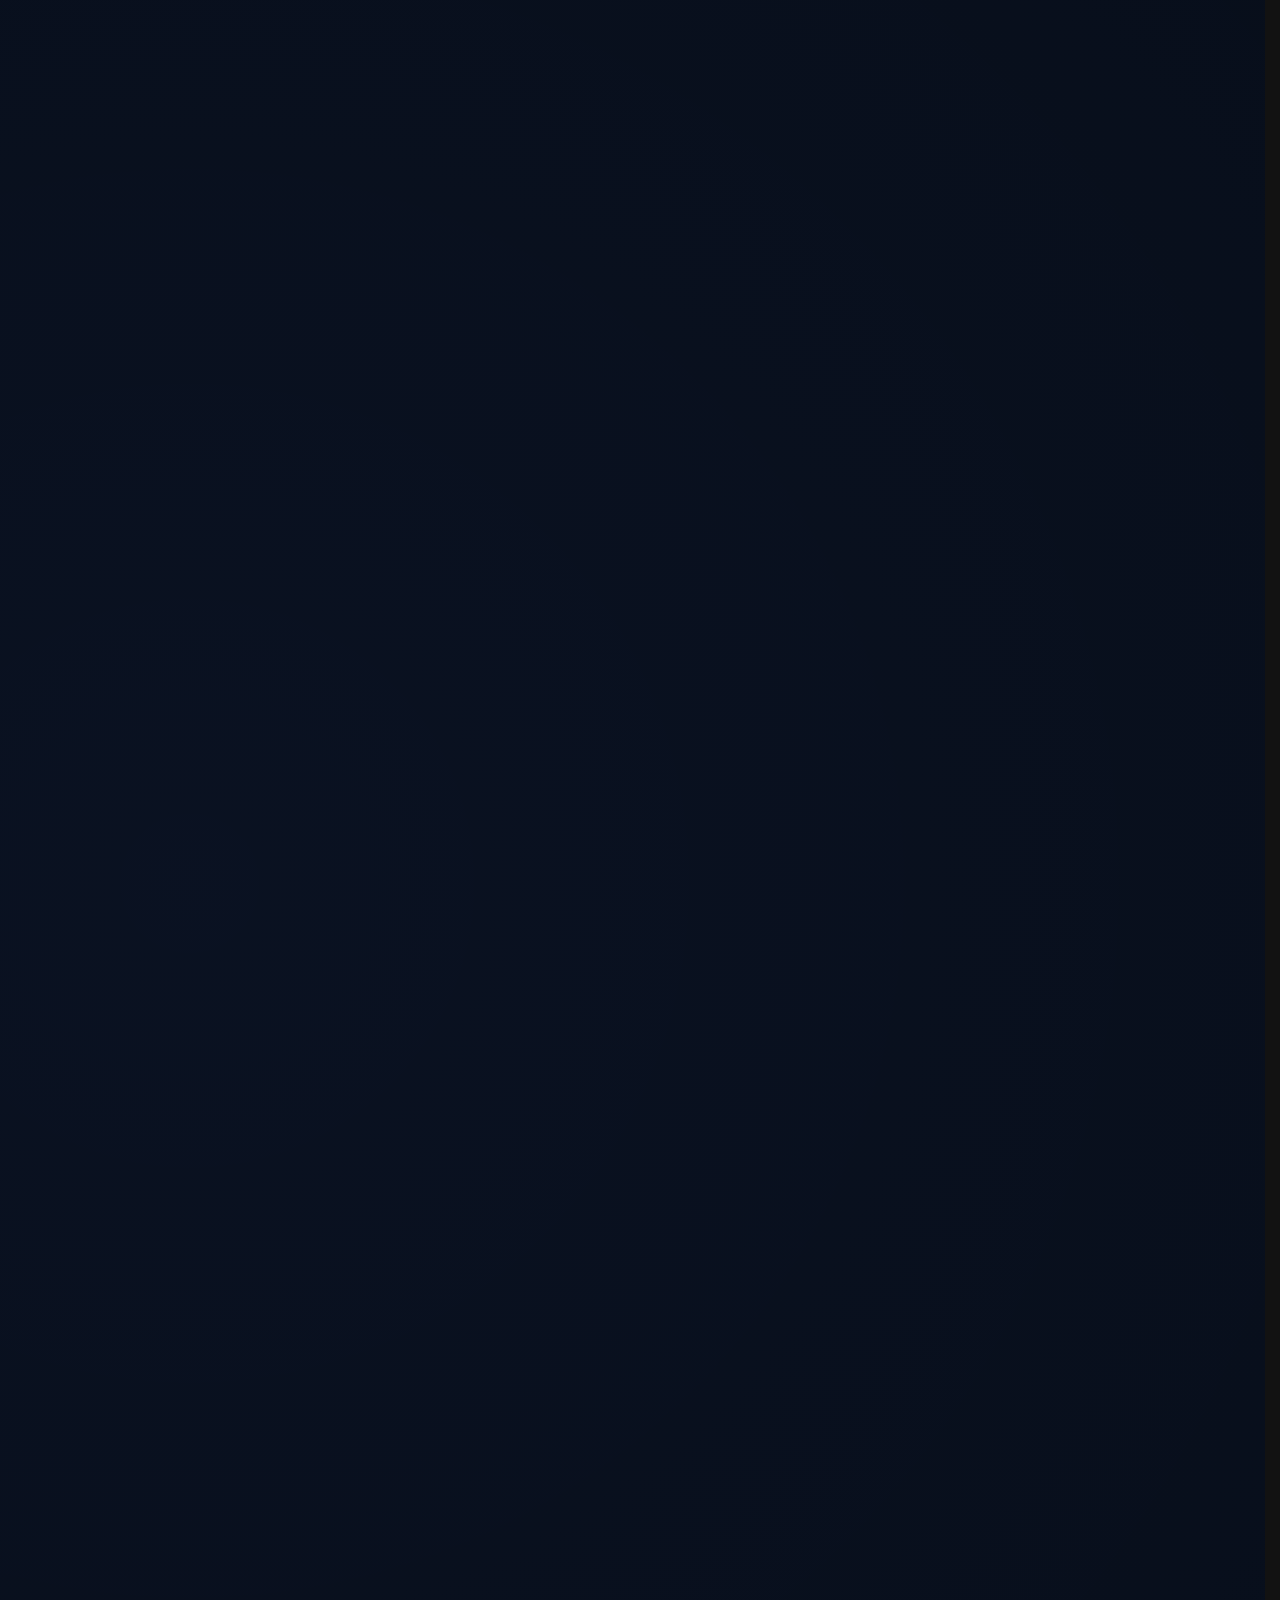
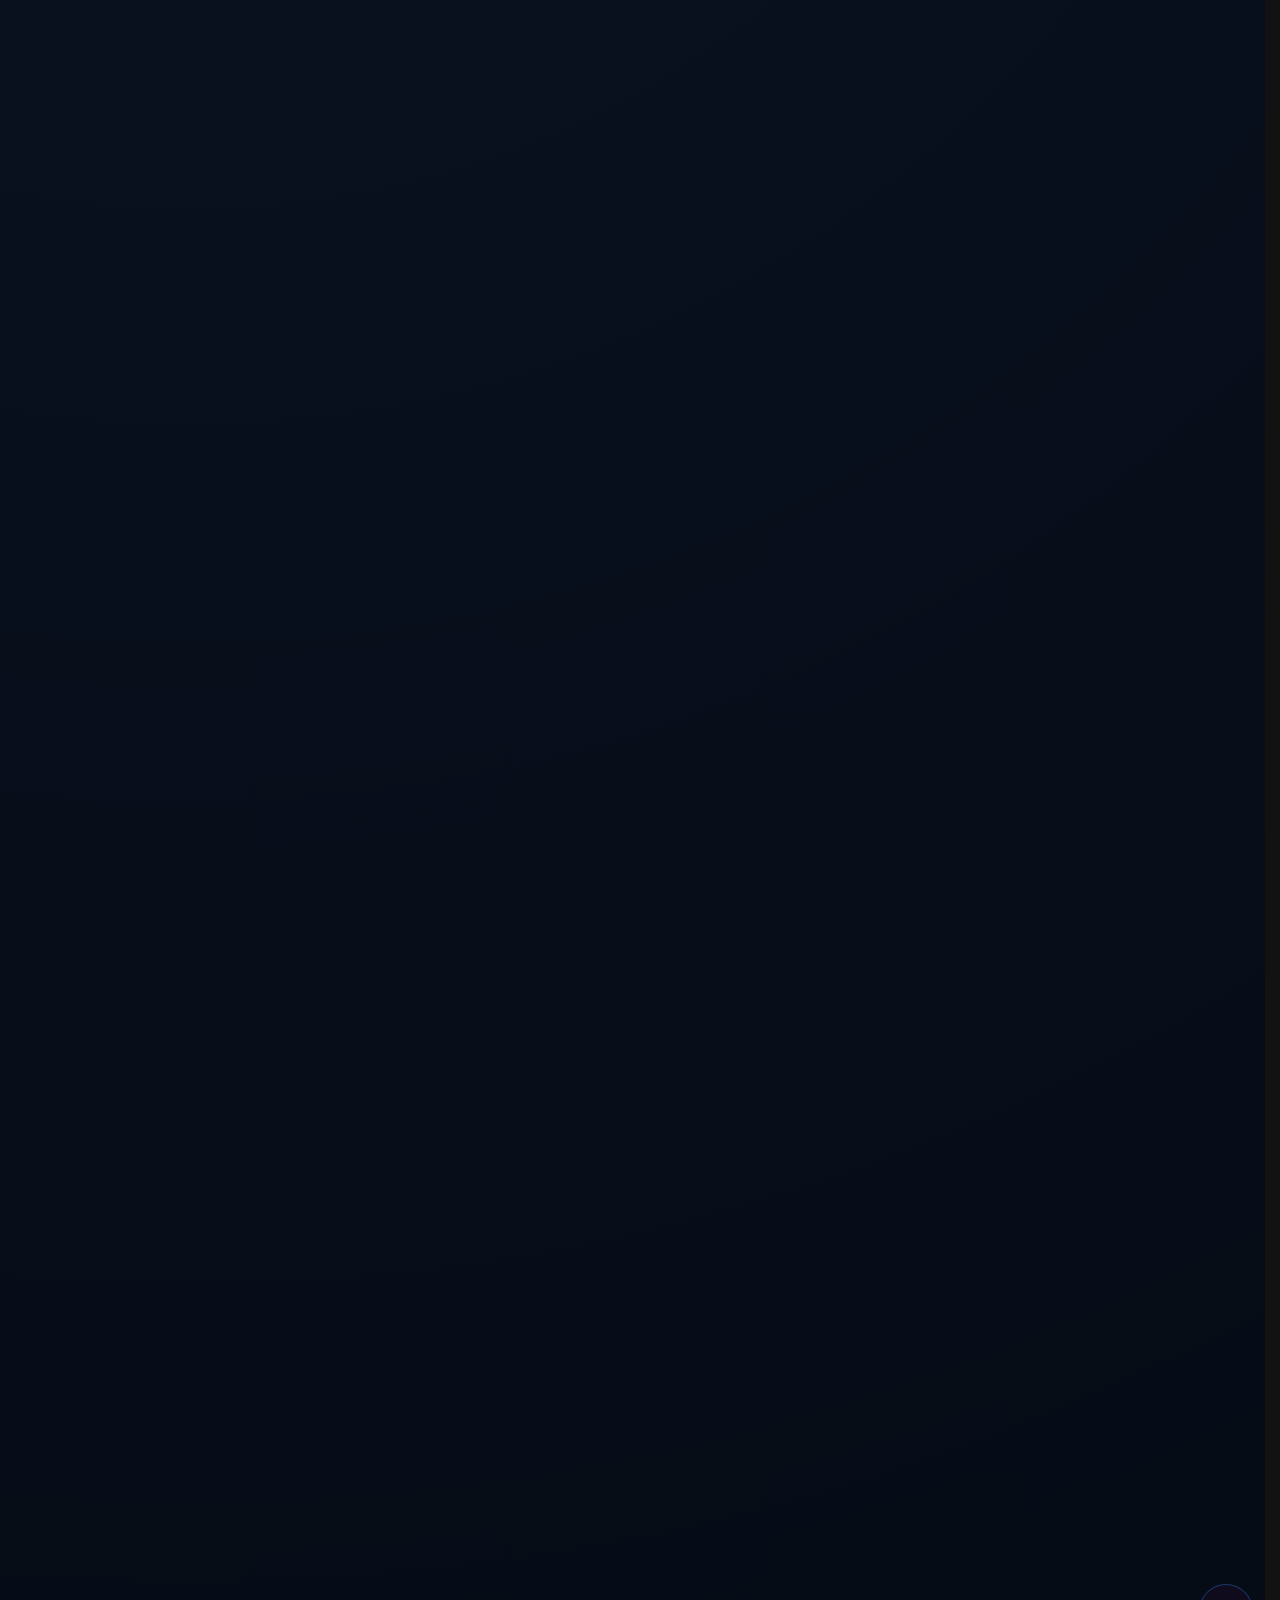
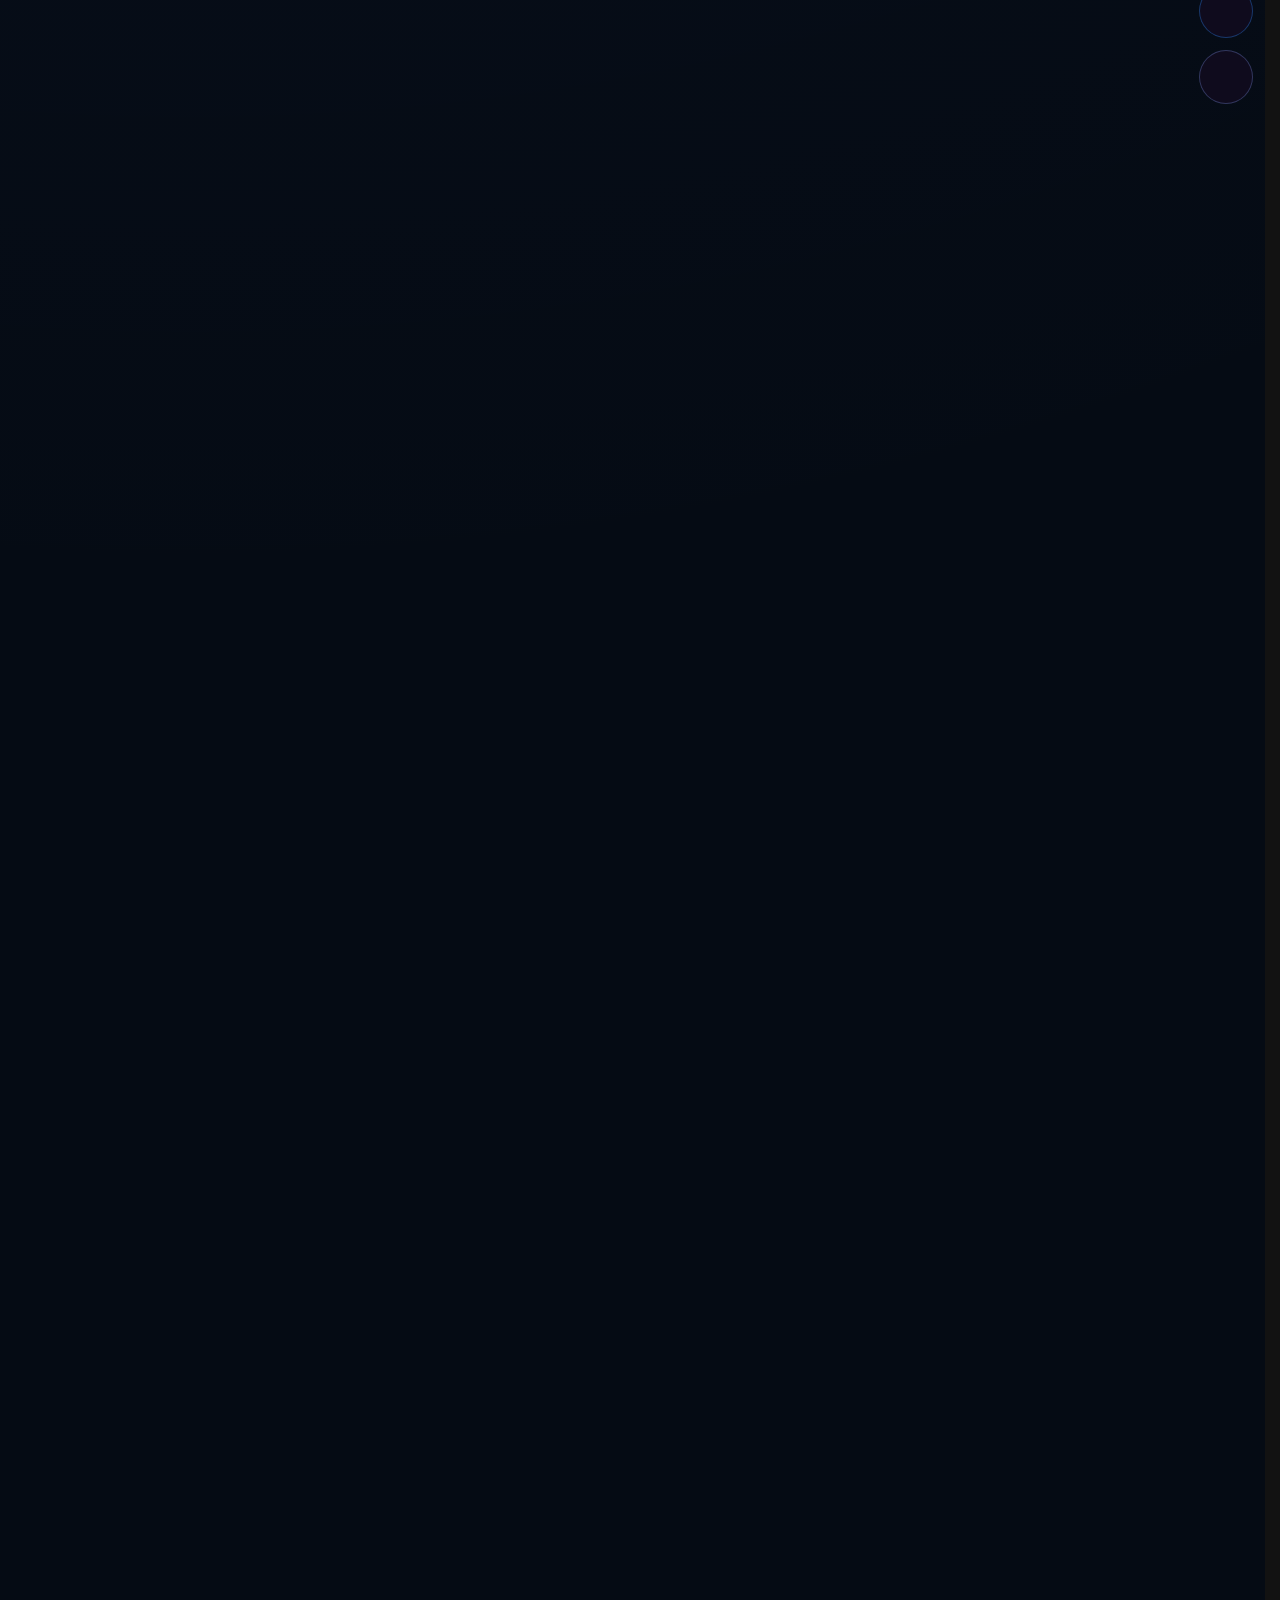
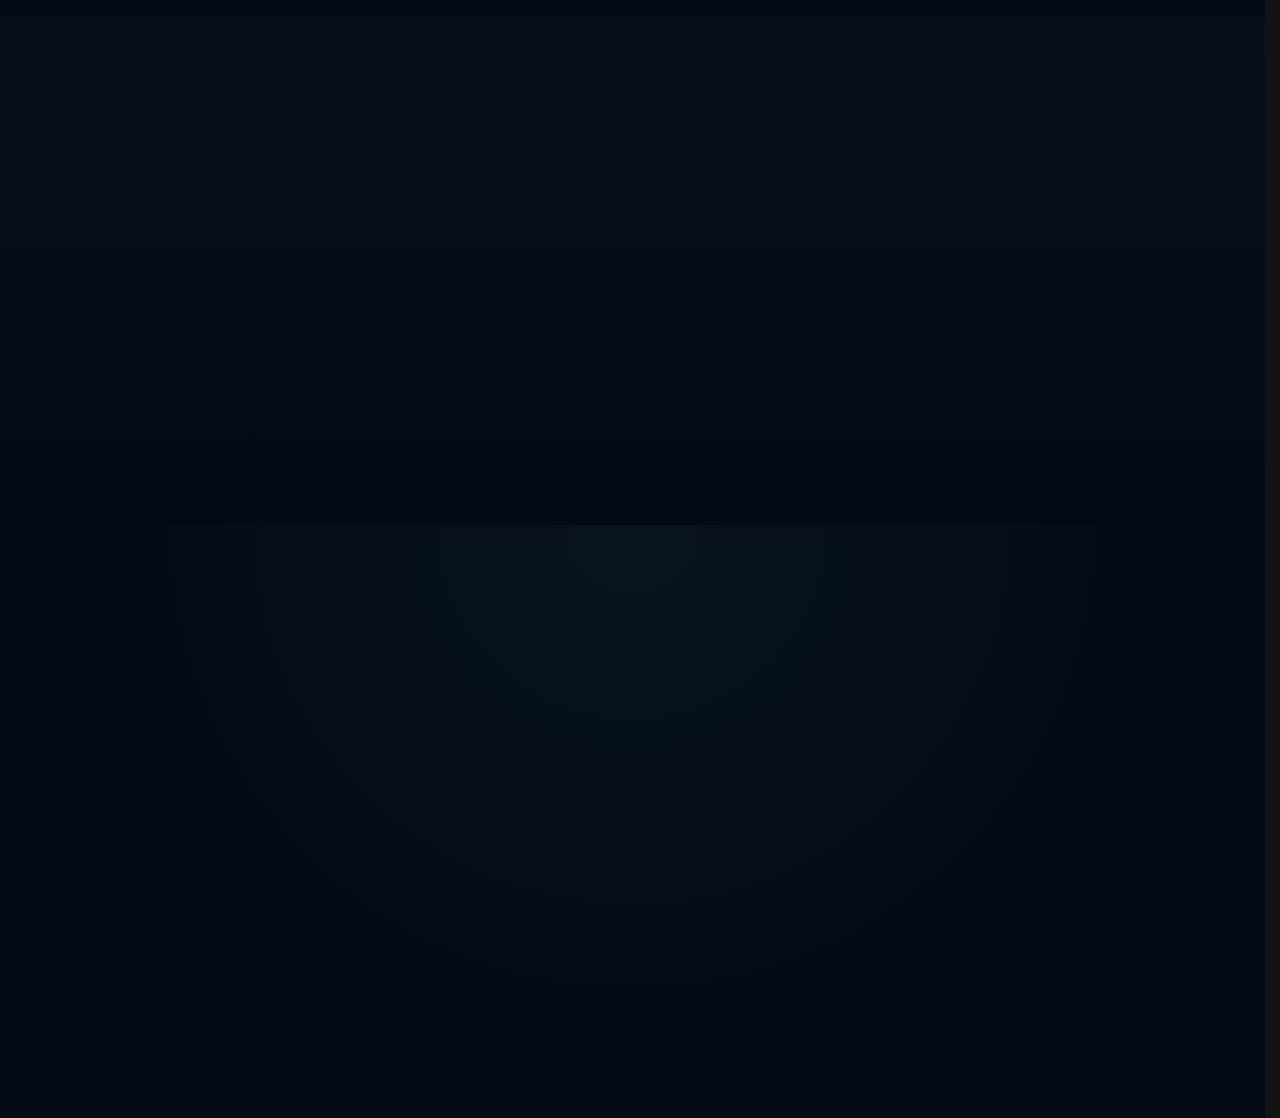
==== commit e0f87e91: "fix: remove malformed escaped newline from homepage scripts" ====
--- a/index.html
+++ b/index.html
@@ -436,7 +436,8 @@
     <div class="theme-presets" aria-label="Màu có sẵn"><button type="button" data-theme-preset="cyan">Cyan</button><button type="button" data-theme-preset="violet">Violet</button><button type="button" data-theme-preset="emerald">Emerald</button><button type="button" data-theme-preset="orange">Orange</button></div>
     <div class="theme-mode-row"><label for="themeBackgroundMode">Kiểu nền</label><select id="themeBackgroundMode"><option value="solid">Màu đơn</option><option value="gradient">Gradient</option></select></div><div class="theme-color-row theme-secondary-bg" hidden><label>Màu nền phụ</label><div class="theme-color-controls"><input id="themeBackgroundSecondary" type="color" value="#111C31"><input id="themeBackgroundSecondaryHex" type="text" value="#111C31" maxlength="7" spellcheck="false" aria-label="HEX màu nền phụ"></div><div class="theme-rgb" data-rgb="backgroundSecondary"><input type="number" min="0" max="255" value="17" aria-label="Red nền phụ"><input type="number" min="0" max="255" value="28" aria-label="Green nền phụ"><input type="number" min="0" max="255" value="49" aria-label="Blue nền phụ"></div></div><div class="theme-angle-row theme-secondary-bg" hidden><label for="themeGradientAngle">Góc gradient</label><input id="themeGradientAngle" type="range" min="0" max="360" value="135"><output id="themeGradientAngleValue">135°</output></div><button class="theme-reset" id="themeToolsReset" type="button">Khôi phục mặc định</button>
   </aside>
-\n  <script src="assets/js/admin-access.js" defer></script>
+
+  <script src="assets/js/admin-access.js" defer></script>
   <script src="assets/js/performance.js" defer></script>
   <script src="assets/js/app.js" defer></script>
   <script src="assets/js/ui.js" defer></script>
--- a/assets/css/styles.css
+++ b/assets/css/styles.css
@@ -505,7 +505,7 @@
 .support-bubbles{right:var(--support-right,24px)}
 .support-bubble{will-change:auto}
 @media(max-width:700px){
-  .support-bubbles{right:var(--support-scrollbar-offset,10px)}
+  .support-bubbles{right:var(--support-right,10px)}
 }
 @media(prefers-reduced-motion:reduce){
   .support-bubbles,.support-bubble{will-change:auto}
@@ -791,3 +791,299 @@
 .zperf-constrained .footer-contact-link{
   box-shadow:none!important;
 }
+
+
+/* ===== FOOTER POLISH v1.6.4 ===== */
+.footer-contact{margin-top:4px}
+.footer-contact-inner{
+  border:1px solid color-mix(in srgb,var(--violet,#7C6CFF) 17%,var(--line));
+  border-radius:18px;
+  padding:14px;
+  background:linear-gradient(135deg,rgba(167,139,250,.055),rgba(99,102,241,.025) 48%,rgba(4,7,13,.24));
+}
+.footer-contact-copy b{font-size:11px;letter-spacing:.01em}
+.footer-contact-copy span{color:#7f93a8;font-size:10px}
+.footer-contact-link{
+  transition:border-color .18s ease,background .18s ease,transform .18s ease;
+}
+.footer-contact-link:hover,.footer-contact-link:focus-visible{
+  transform:translateY(-1px);
+}
+.footer-bottom{margin-top:16px}
+@media(max-width:900px){
+  .footer-contact-inner{padding:13px}
+}
+@media(max-width:700px){
+  .footer-contact{margin-top:0}
+  .footer-contact-inner{padding:12px;border-radius:15px}
+  .footer-contact-copy{align-items:flex-start}
+  .footer-contact-copy>i{margin-top:4px}
+  .footer-contact-copy b{font-size:10px}
+  .footer-contact-copy span{font-size:9px}
+}
+@media(prefers-reduced-motion:reduce){
+  .footer-contact-link{transition:none}
+}
+
+
+/* ===== FOOTER FINISHING PASS v1.6.6 ===== */
+.footer{
+  margin-top:24px;
+  padding-bottom:max(24px,env(safe-area-inset-bottom));
+  overflow:clip;
+}
+.footer-main{
+  grid-template-columns:minmax(0,1.65fr) minmax(150px,.7fr) minmax(150px,.7fr);
+  gap:36px;
+  padding:38px 0 30px;
+}
+.footer-brand>p{max-width:520px;margin:14px 0 16px}
+.footer-status{min-height:20px}
+.footer-column{min-width:0}
+.footer-column b{margin-bottom:5px}
+.footer-column a{padding:2px 0}
+.footer-bottom{padding-top:15px}
+.footer-bottom p{line-height:1.5}
+.footer-contact-inner{min-height:82px}
+.footer-contact-copy{padding-left:2px}
+.footer-contact-links{min-width:min(100%,520px)}
+.footer-contact-link{min-height:44px}
+
+/* Fixed utility controls should never sit over the final footer content. */
+.site-live-pill,.theme-tools-trigger{transition:opacity .18s ease,transform .18s ease}
+.footer-in-view .site-live-pill,.footer-in-view .theme-tools-trigger{
+  opacity:0;
+  pointer-events:none;
+  transform:translateY(8px);
+}
+.footer-in-view .theme-tools[hidden]{display:none}
+
+@media(max-width:900px){
+  .footer-main{gap:28px;padding:34px 0 26px}
+  .footer-contact-inner{min-height:0}
+}
+@media(max-width:700px){
+  .footer{margin-top:18px}
+  .footer-main{gap:24px;padding:30px 0 24px}
+  .footer-brand>p{max-width:62ch}
+  .footer-bottom{padding-top:13px}
+}
+@media(prefers-reduced-motion:reduce){
+  .site-live-pill,.theme-tools-trigger{transition:none}
+}
+.zperf-lite .footer{box-shadow:none}
+.zperf-lite .site-live-pill,.zperf-lite .theme-tools-trigger{transition:none}
+
+
+/* ===== FOOTER UTILITY VISIBILITY v1.6.7 ===== */
+.footer-in-view .theme-tools{display:none!important}
+
+
+/* ===== FOOTER FINISHING PASS v1.6.8 ===== */
+/* Keep footer utilities stable without adding runtime animation work. */
+.footer-contact-link{contain:layout paint}
+.footer-contact-copy{contain:layout}
+.footer-bottom-links a{padding:2px 0}
+@media(max-width:700px){
+  .footer-contact-link{width:100%;}
+  .footer-bottom-links{row-gap:8px}
+}
+@media(prefers-reduced-motion:reduce){
+  .footer-contact-link{contain:layout}
+}
+.zperf-lite .footer-contact-link{contain:layout}
+
+
+/* ===== WHOLE-PAGE FINISHING PASS v1.6.8 ===== */
+html{
+  scrollbar-gutter:stable;
+  text-rendering:optimizeLegibility;
+}
+body{
+  overflow-x:clip;
+  -webkit-font-smoothing:antialiased;
+  -moz-osx-font-smoothing:grayscale;
+}
+::selection{
+  background:color-mix(in srgb,var(--violet,#7C6CFF) 34%,transparent);
+  color:#fff;
+}
+img{
+  image-rendering:auto;
+}
+main>section{
+  position:relative;
+}
+main>section:not(:first-child)::before{
+  content:"";
+  position:absolute;
+  top:0;
+  left:50%;
+  width:min(calc(100% - 48px),1120px);
+  height:1px;
+  transform:translateX(-50%);
+  background:linear-gradient(90deg,transparent,color-mix(in srgb,var(--line,#263247) 82%,var(--violet,#7C6CFF) 18%),transparent);
+  opacity:.34;
+  pointer-events:none;
+}
+.service-card,.price-card,.review,.feature,.step,.node-card,.compare-wrap,.config-panel,.config-result,.status-main,.status-list{
+  isolation:isolate;
+}
+.btn,.service-card,.price-card,.footer-contact-link,.theme-tools-trigger,.back-top{
+  -webkit-tap-highlight-color:transparent;
+}
+.back-top{
+  contain:layout paint;
+}
+@media(max-width:900px){
+  main>section:not(:first-child)::before{width:calc(100% - 32px)}
+}
+@media(max-width:700px){
+  main>section:not(:first-child)::before{width:calc(100% - 24px);opacity:.24}
+  .footer-main,.footer-bottom{overflow:hidden}
+}
+@media(prefers-reduced-motion:reduce){
+  main>section:not(:first-child)::before{transition:none}
+}
+.zperf-lite main>section:not(:first-child)::before{
+  opacity:.18;
+}
+.zperf-lite .back-top{
+  box-shadow:none!important;
+}
+
+
+/* ===== RUNTIME & VISUAL HARDENING v1.6.9 ===== */
+/* Keep desktop atmosphere, but remove expensive transparency on constrained viewports. */
+@media(max-width:900px){
+  .header,
+  .dash-header,
+  .support-bubble,
+  .support-dock-item,
+  .theme-tools-trigger,
+  .theme-tools,
+  .site-live-pill,
+  .modal,
+  .auth-card{
+    backdrop-filter:none!important;
+    -webkit-backdrop-filter:none!important;
+  }
+  .header{background:rgba(5,11,19,.96)!important}
+  .dash-header{background:rgba(5,11,19,.96)!important}
+  .site-live-pill{background:rgba(12,7,24,.96)}
+  .support-bubble{background:rgba(17,12,31,.96)}
+  .theme-tools-trigger{background:#09101d}
+  .theme-tools{background:#070c16}
+}
+@media(max-width:700px){
+  .header{box-shadow:0 8px 24px rgba(0,0,0,.16)}
+  .footer{background:rgba(4,7,13,.94)}
+  .footer:before{opacity:.3}
+  .footer-contact-inner{background:rgba(8,14,24,.96)}
+  .support-bubble{box-shadow:0 8px 20px rgba(0,0,0,.22)}
+}
+@media(prefers-reduced-motion:reduce){
+  .header,.dash-header,.support-bubble,.theme-tools-trigger,.theme-tools,.site-live-pill,.modal,.auth-card{
+    backdrop-filter:none!important;
+    -webkit-backdrop-filter:none!important;
+  }
+}
+.zperf-lite .support-bubble,
+.zperf-lite .theme-tools,
+.zperf-lite .theme-tools-trigger,
+.zperf-lite .site-live-pill{
+  backdrop-filter:none!important;
+  -webkit-backdrop-filter:none!important;
+}
+
+
+/* ===== PERFORMANCE FINISHING PASS v1.7.0 ===== */
+/* Disable decorative motion on constrained devices without touching layout. */
+body.zperf-lite .footer-contact-copy>i,
+body.zperf-lite .site-live-dot,
+body.zperf-lite .config-live i,
+body.zperf-lite .node-ping,
+body.zperf-lite .announcement-live i{animation:none!important}
+body.zperf-lite .theme-tools,
+body.zperf-lite .theme-tools-trigger{backdrop-filter:none!important;-webkit-backdrop-filter:none!important}
+body.zperf-constrained .footer-contact-link:hover,
+body.zperf-constrained .footer-contact-link:focus-visible{transform:none}
+@media(prefers-reduced-motion:reduce){
+ body .footer-contact-copy>i,
+ body .site-live-dot,
+ body .config-live i,
+ body .node-ping,
+ body .announcement-live i{animation:none!important}
+}
+
+
+/* ===== PERFORMANCE & POLISH PASS v1.7.1 ===== */
+@media(max-width:900px){
+  .auth-bg span{filter:none}
+  .auth-grid{opacity:.16}
+  .auth-card{box-shadow:0 24px 70px rgba(0,0,0,.34)}
+}
+@media(max-width:700px){
+  .auth-bg span:nth-child(3){display:none}
+  .auth-card{box-shadow:0 18px 50px rgba(0,0,0,.3)}
+  .footer-contact-inner:before{display:none}
+}
+body.zperf-lite .auth-bg span{
+  filter:none!important;
+}
+body.zperf-lite .auth-grid{
+  opacity:.1;
+}
+body.zperf-lite .auth-card{
+  box-shadow:none!important;
+}
+body.zperf-lite .footer-contact-inner:before{
+  display:none;
+}
+body.zperf-constrained .server-card{
+  animation:none!important;
+}
+@media(prefers-reduced-motion:reduce){
+  .auth-bg span{filter:none}
+  .auth-card{box-shadow:none}
+  .footer-contact-inner:before{display:none}
+}
+
+
+/* ===== THEME RESTORE & TYPOGRAPHY LOCK v1.7.4 ===== */
+:root{
+  --bg:#050b14;
+  --panel:#0a1422;
+  --panel2:#0d1a2b;
+  --line:rgba(145,190,230,.13);
+  --text:#eef6ff;
+  --muted:#8ea4bb;
+  --cyan:#43d9ff;
+  --blue:#5c7cff;
+  --green:#55e6a5;
+  --violet:#43d9ff;
+  --z-custom-bg:#050b14;
+  --z-custom-bg-2:#0d1a2b;
+}
+body{
+  color:var(--text);
+  background:var(--z-custom-background-image,var(--z-custom-bg));
+}
+h1,h2,h3,h4,h5,h6,.brand,.server-title,.trust-row strong{
+  color:var(--text);
+}
+p,.hero-desc,.footer-brand>p,.footer-contact-copy span{
+  color:var(--muted);
+}
+.nav-links a,.footer-column a,.footer-bottom-links a{
+  color:#a9bbce;
+}
+.nav-links a:hover,.nav-links a:focus-visible,
+.footer-column a:hover,.footer-column a:focus-visible,
+.footer-bottom-links a:hover,.footer-bottom-links a:focus-visible{
+  color:#fff;
+}
+.btn-ghost{color:#e6f2ff}
+.metrics>div{color:#8ea4bb}
+.metrics b{color:#dff3ff}
+.trust-row span{color:#687f97}
--- a/assets/css/ui.css
+++ b/assets/css/ui.css
@@ -642,3 +642,4 @@
 /* ===== RENDERING HARDENING v1.6.0 ===== */
 body.zperf-lite *{text-shadow:none}
 @media(prefers-reduced-motion:reduce){body *{animation-duration:.001ms!important;animation-iteration-count:1!important;transition-duration:.001ms!important}}
+\n\n/* ===== CONSTRAINED UI FINISH v1.7.1 ===== */\nbody.zperf-lite .toast,\nbody.zperf-lite .zui-modal-backdrop,\nbody.zperf-lite .modal-backdrop{backdrop-filter:none!important;-webkit-backdrop-filter:none!important}\nbody.zperf-lite .security-badge,\nbody.zperf-lite .account-badge,\nbody.zperf-lite .mail-unread,\nbody.zperf-lite .config-live i,\nbody.zperf-lite .node-ping{animation:none!important}\n@media(prefers-reduced-motion:reduce){\n body .security-badge,body .account-badge,body .mail-unread,body .config-live i,body .node-ping{animation:none!important}\n}
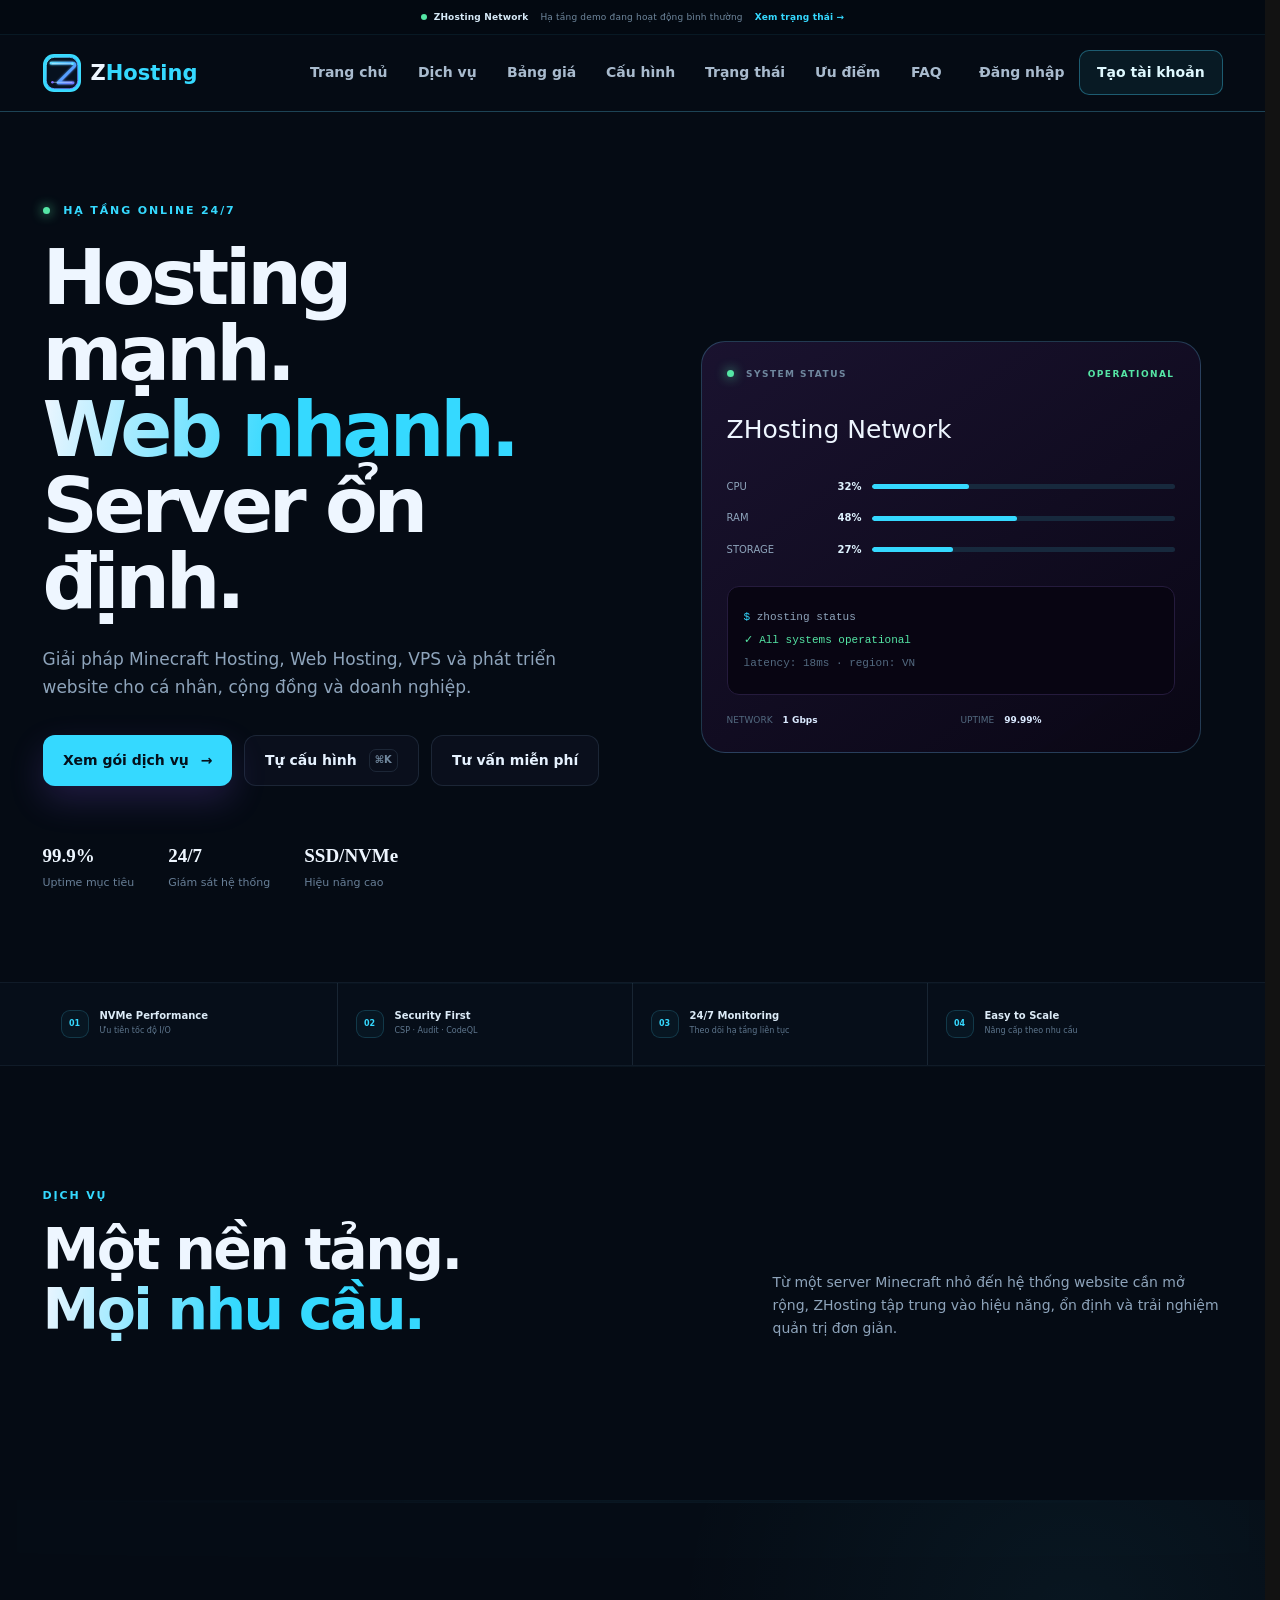
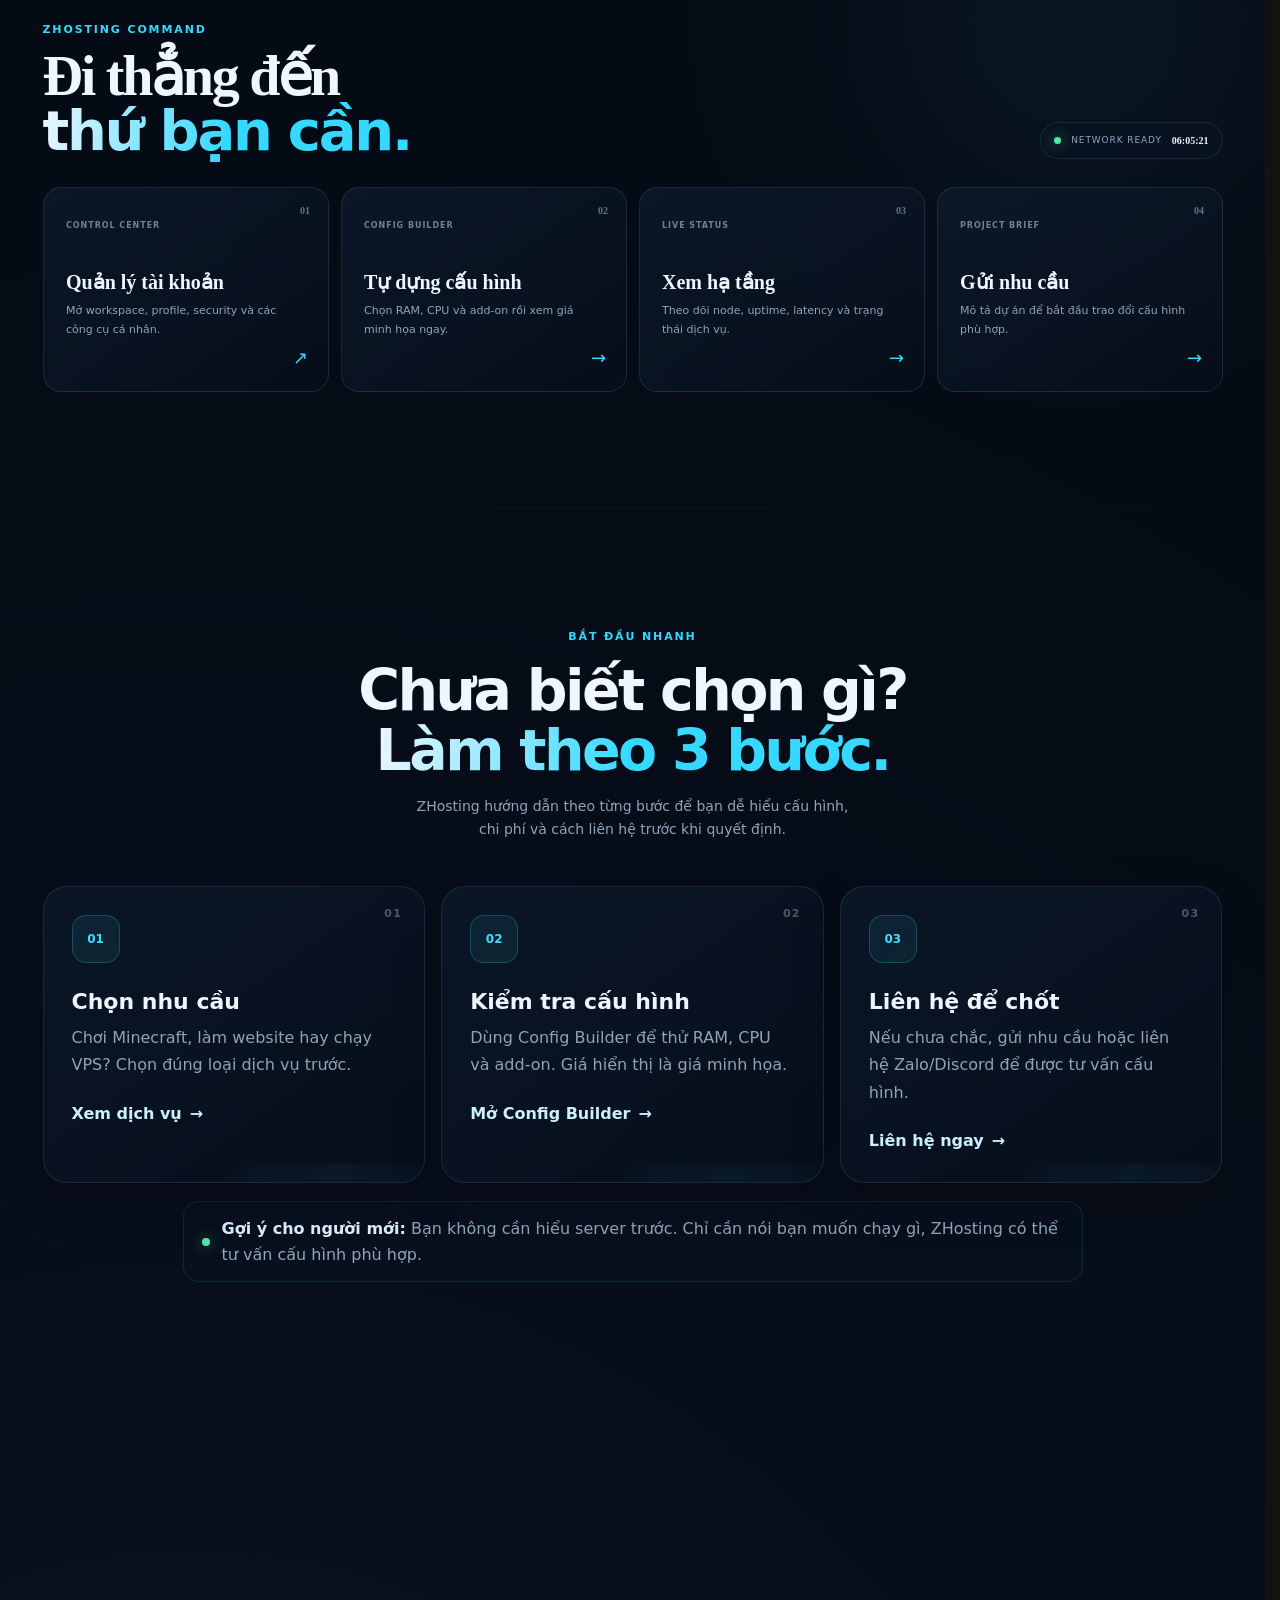
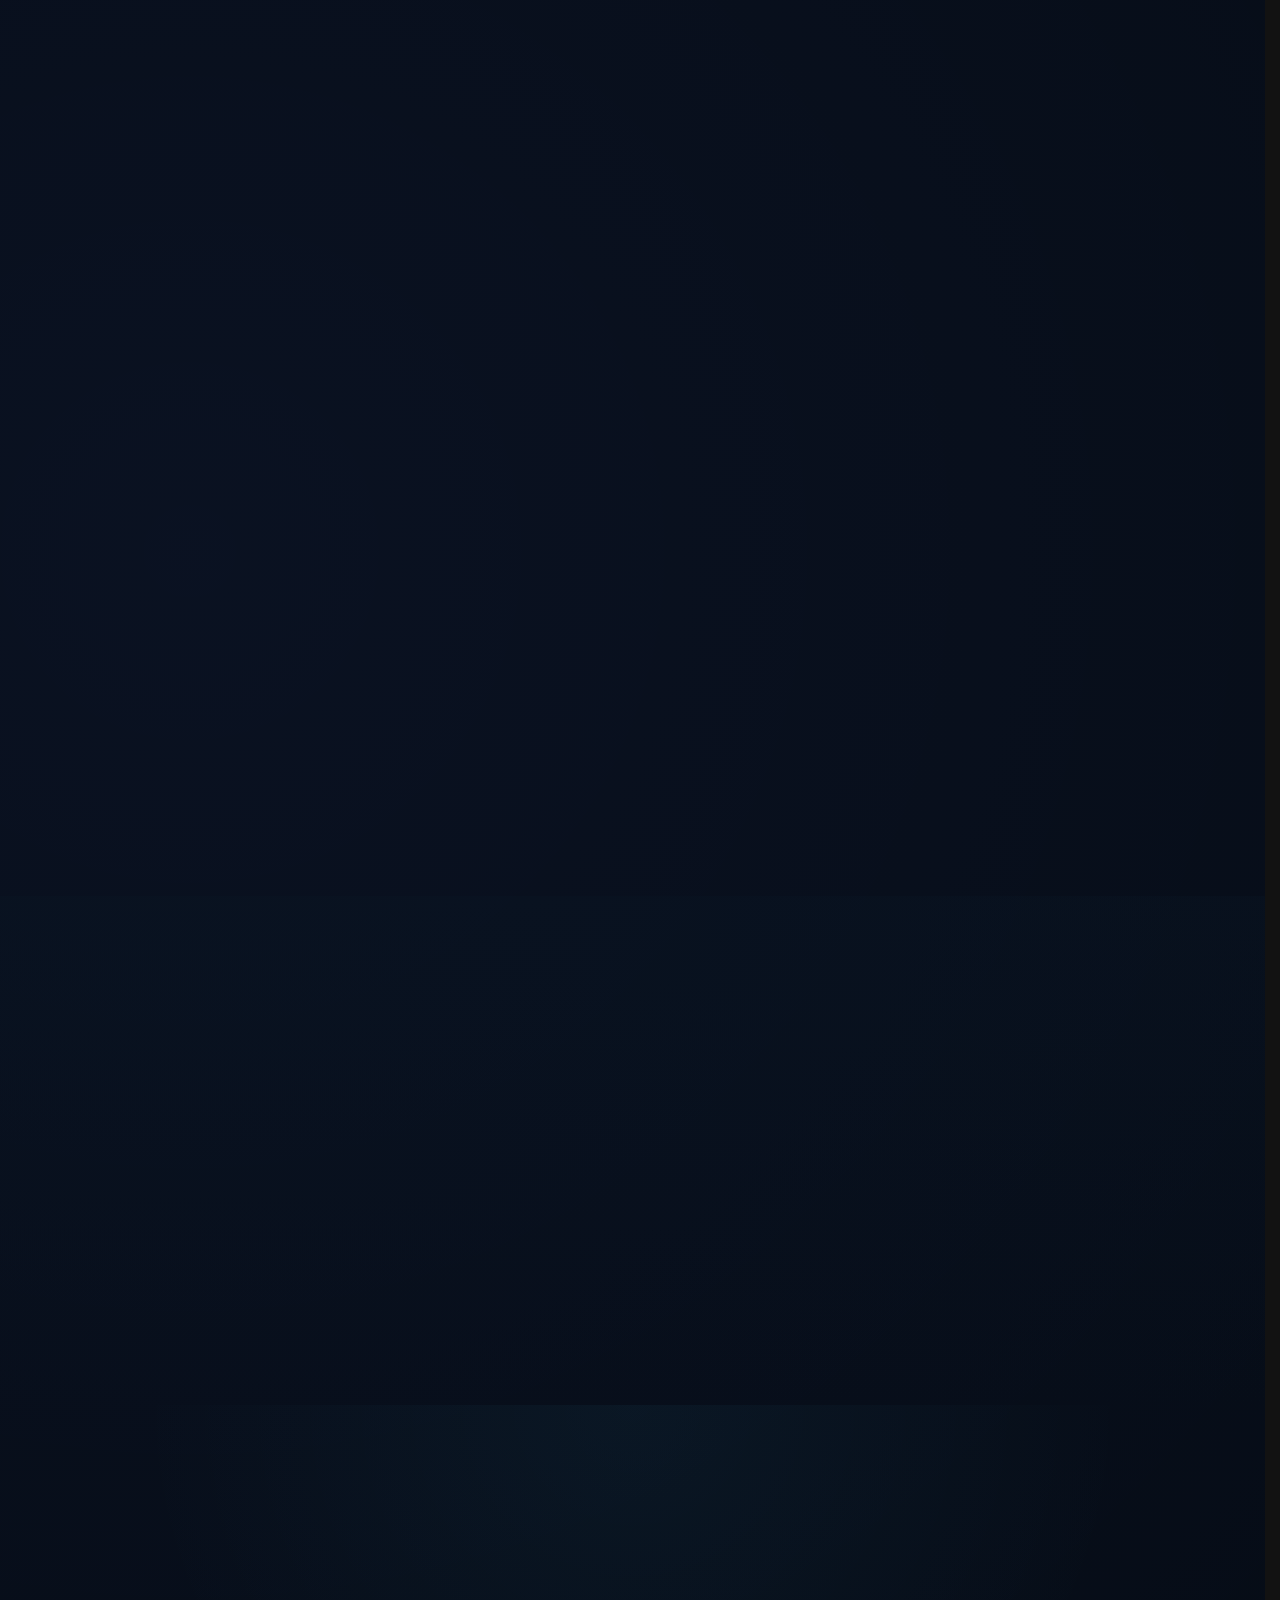
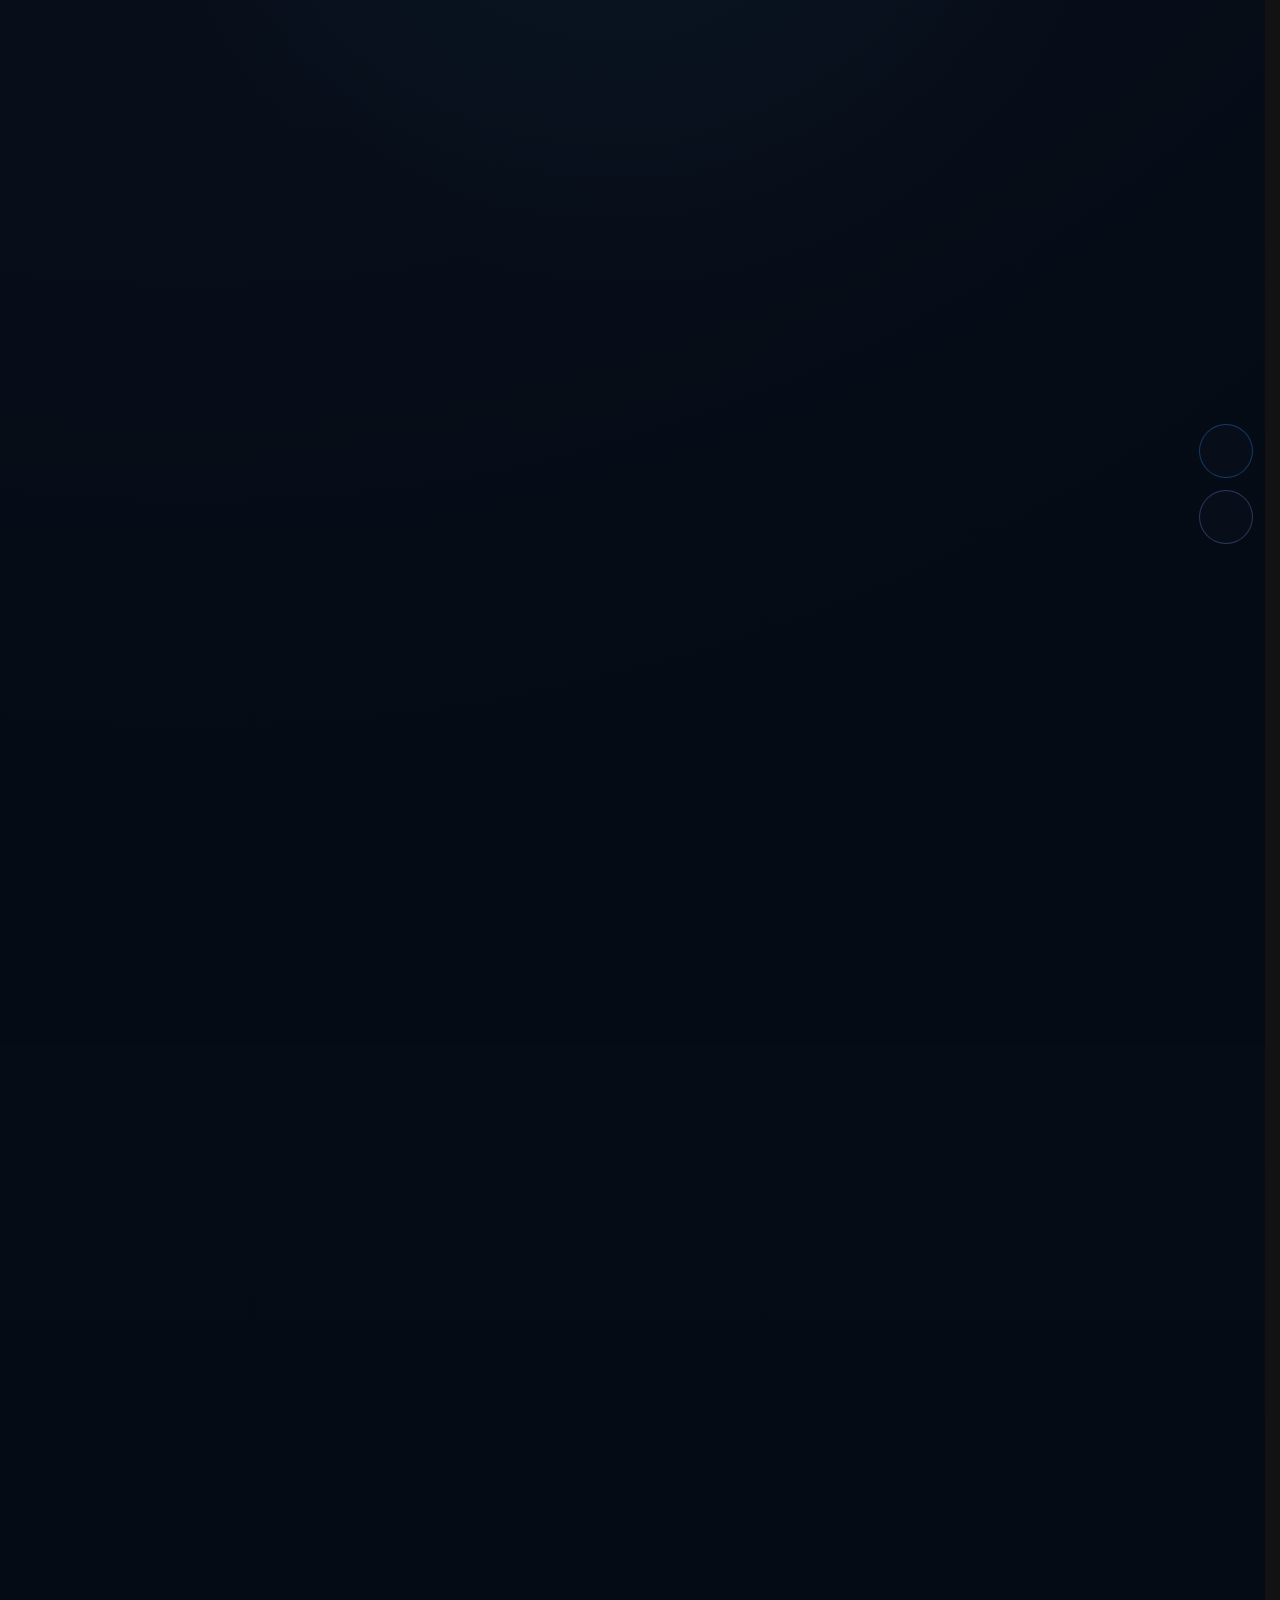
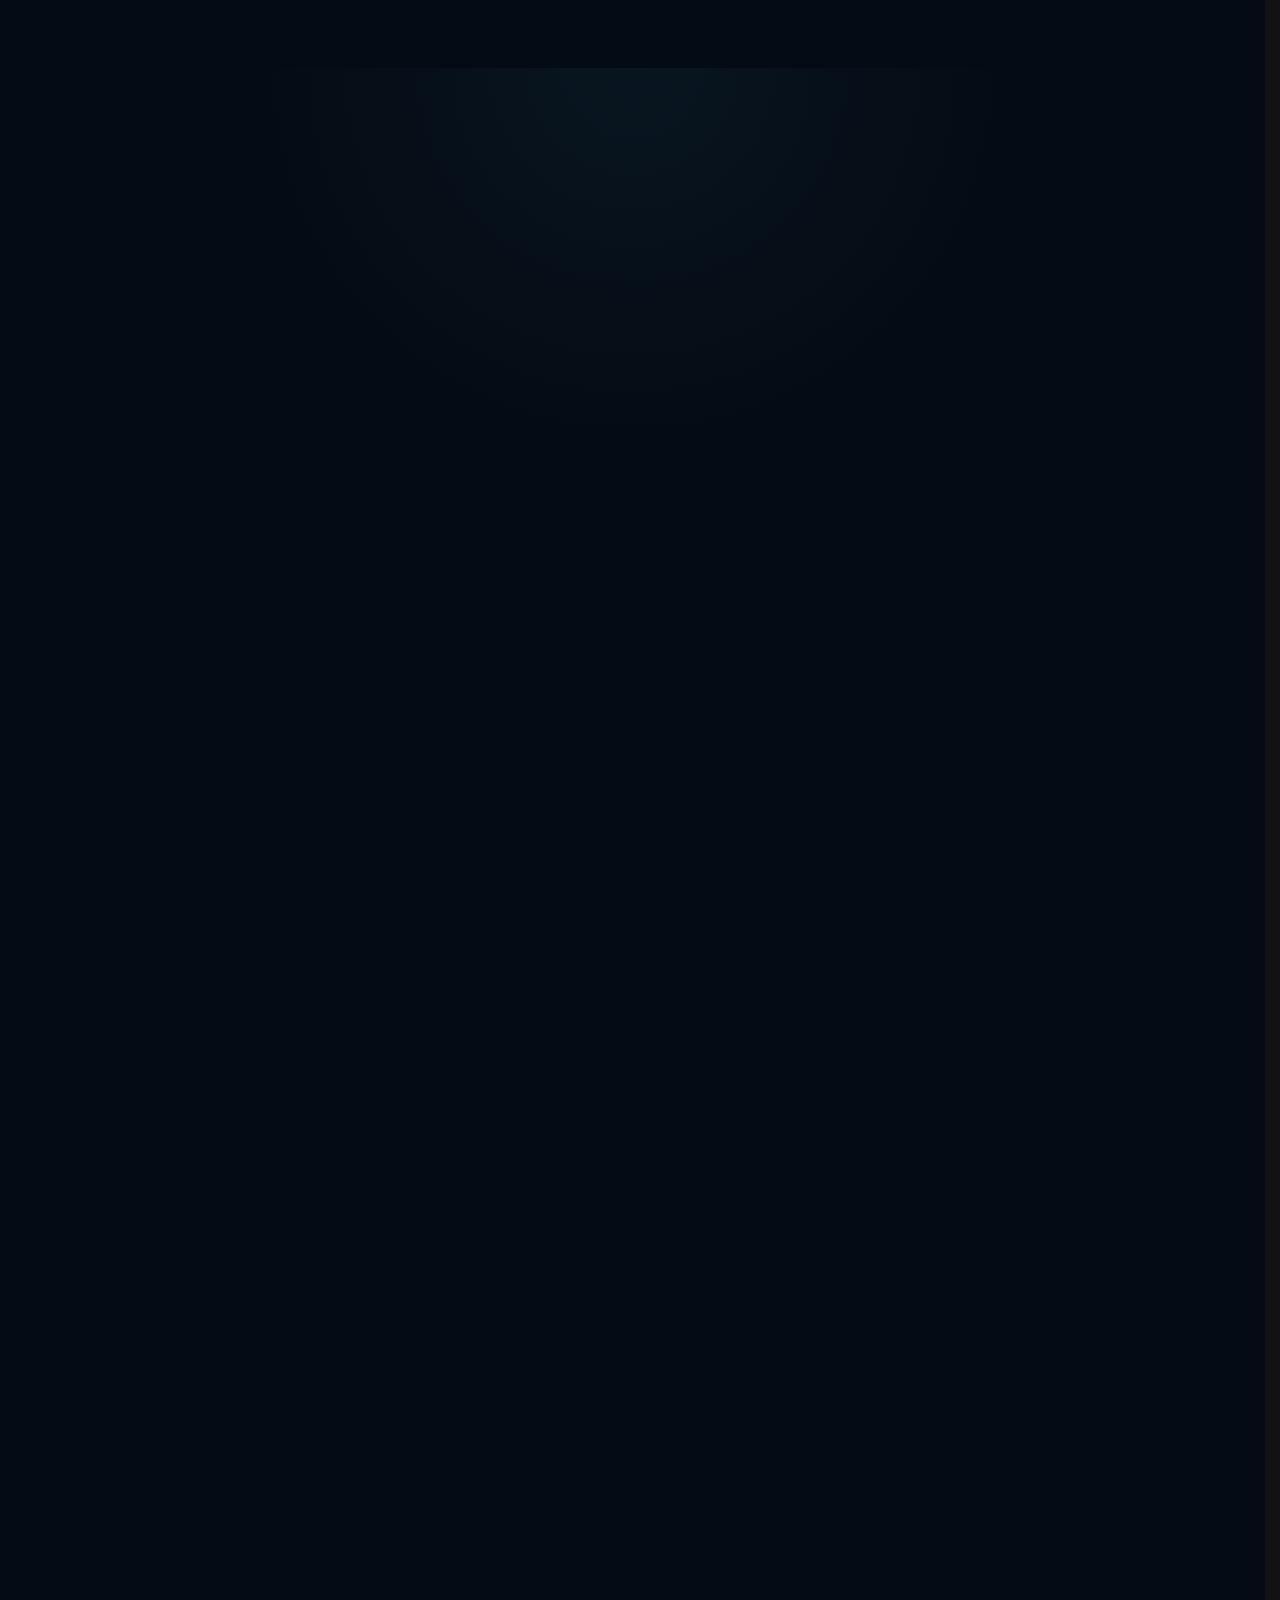
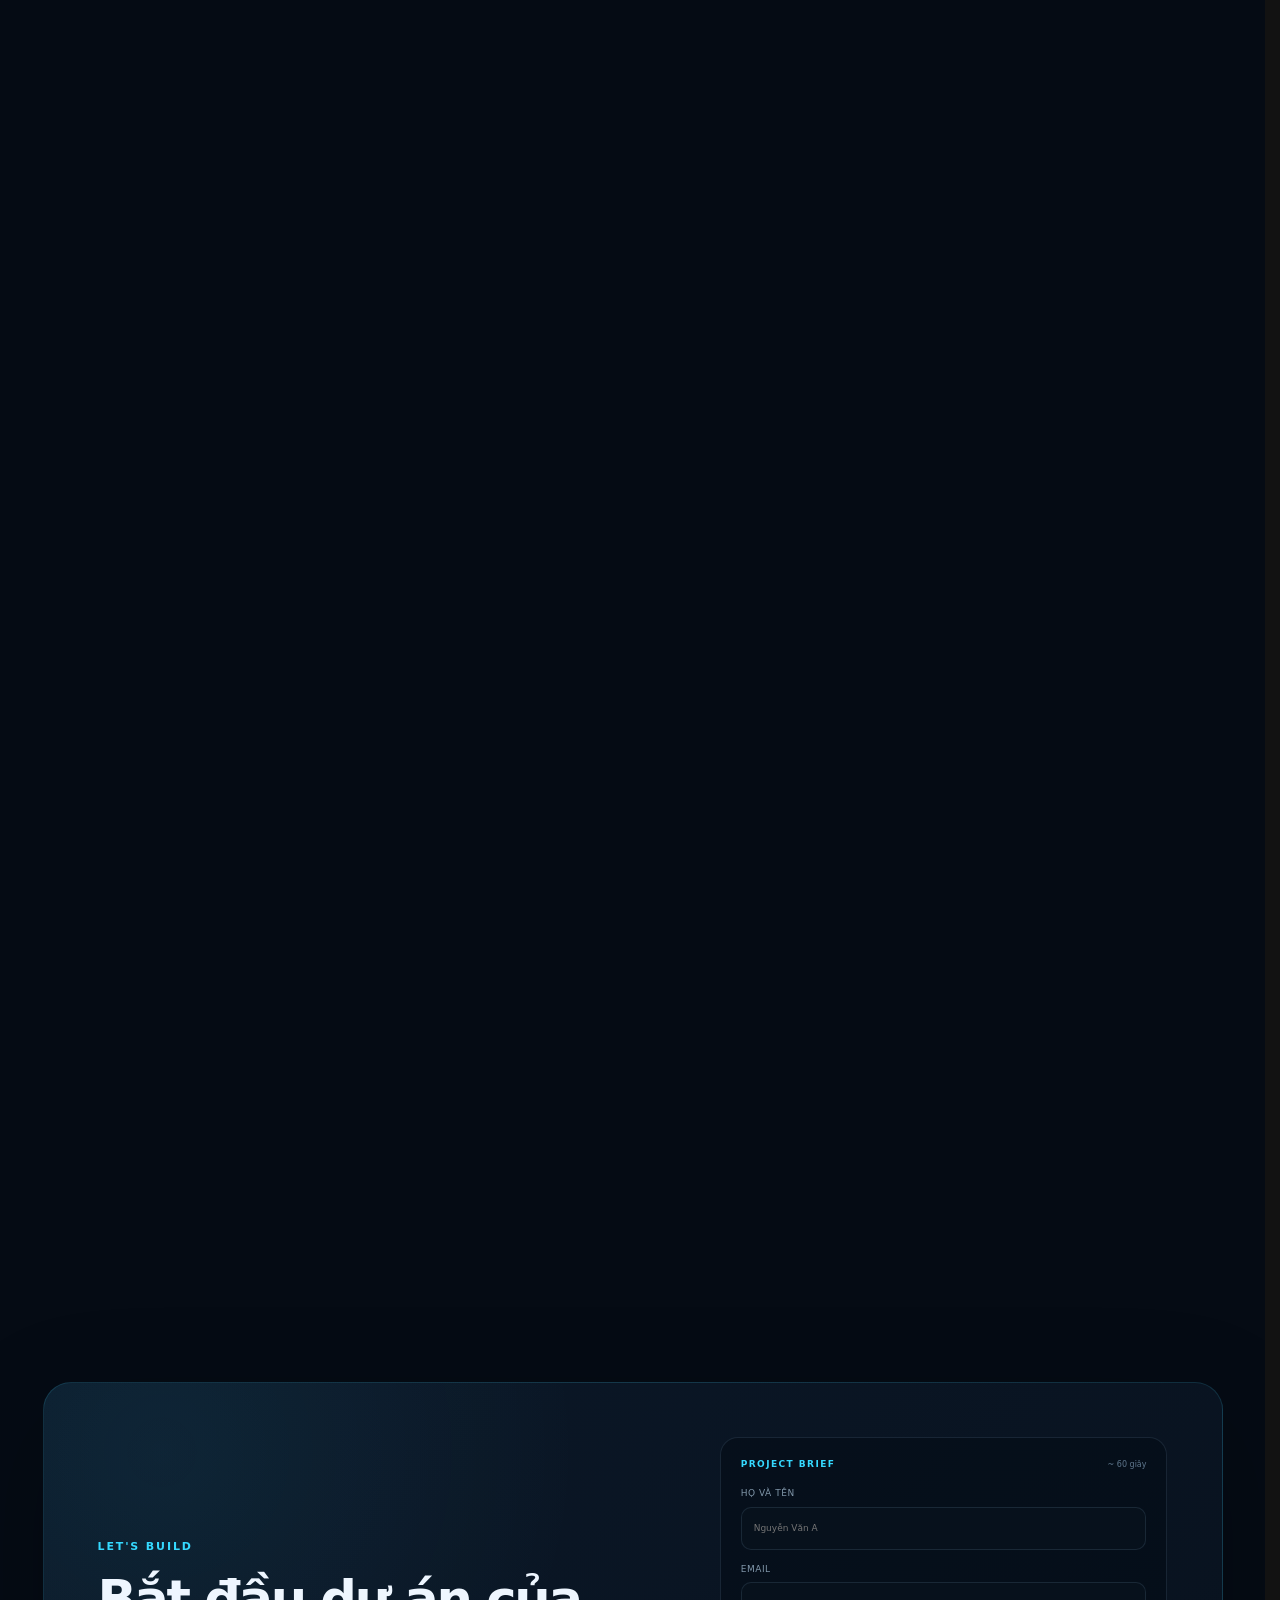
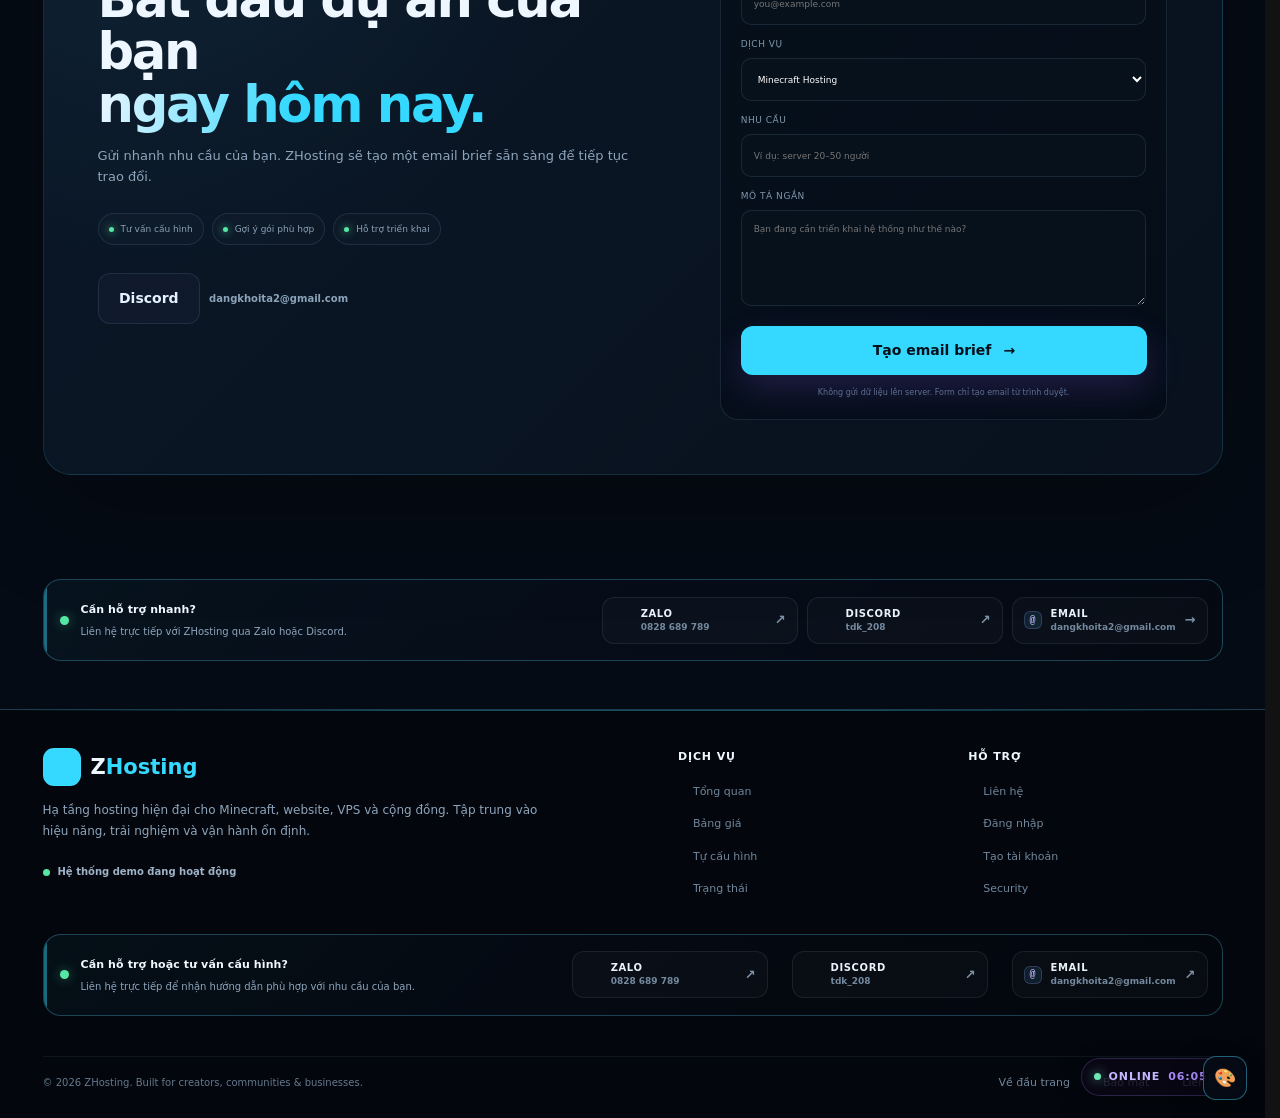
==== commit 22cc4152: "feat: enable shared theme on all pages" ====
--- a/index.html
+++ b/index.html
@@ -15,6 +15,7 @@
   <link href="https://fonts.googleapis.com/css2?family=Inter:wght@400;500;600;700;800&family=Space+Grotesk:wght@500;600;700&display=swap" rel="stylesheet">
   <link rel="stylesheet" href="assets/css/styles.css">
   <link rel="stylesheet" href="assets/css/ui.css">
+<link rel="stylesheet" href="assets/css/theme.css">
 </head>
 <body>
   <div class="site-live-pill" aria-label="ZHosting trạng thái hệ thống"><span class="site-live-dot" aria-hidden="true"></span><span>ONLINE</span><time data-live-clock aria-live="polite"></time></div>
@@ -427,16 +428,9 @@
   </div>
 </footer>
 
-  <button class="theme-tools-trigger" id="themeToolsTrigger" type="button" aria-label="Mở công cụ màu giao diện" aria-expanded="false" title="Tùy chỉnh màu">🎨</button>
-  <aside class="theme-tools" id="themeTools" aria-label="Công cụ tùy chỉnh giao diện" hidden>
-    <div class="theme-tools-head"><div><span class="eyebrow">ZHOSTING THEME</span><h2>Tùy chỉnh màu</h2></div><button type="button" id="themeToolsClose" aria-label="Đóng">×</button></div>
-    <p>Đổi màu RGB/HEX và nền. Thiết lập được lưu trên trình duyệt của bạn.</p>
-    <div class="theme-color-row"><label>Màu chủ đạo</label><div class="theme-color-controls"><input id="themeAccent" type="color" value="#7C6CFF"><input id="themeAccentHex" type="text" value="#7C6CFF" maxlength="7" spellcheck="false" aria-label="HEX màu chủ đạo"></div><div class="theme-rgb" data-rgb="accent"><input type="number" min="0" max="255" value="124" aria-label="Red chủ đạo"><input type="number" min="0" max="255" value="108" aria-label="Green chủ đạo"><input type="number" min="0" max="255" value="255" aria-label="Blue chủ đạo"></div></div>
-    <div class="theme-color-row"><label>Màu nền</label><div class="theme-color-controls"><input id="themeBackground" type="color" value="#07111F"><input id="themeBackgroundHex" type="text" value="#07111F" maxlength="7" spellcheck="false" aria-label="HEX màu nền"></div><div class="theme-rgb" data-rgb="background"><input type="number" min="0" max="255" value="7" aria-label="Red nền"><input type="number" min="0" max="255" value="17" aria-label="Green nền"><input type="number" min="0" max="255" value="31" aria-label="Blue nền"></div></div>
-    <div class="theme-presets" aria-label="Màu có sẵn"><button type="button" data-theme-preset="cyan">Cyan</button><button type="button" data-theme-preset="violet">Violet</button><button type="button" data-theme-preset="emerald">Emerald</button><button type="button" data-theme-preset="orange">Orange</button></div>
-    <div class="theme-mode-row"><label for="themeBackgroundMode">Kiểu nền</label><select id="themeBackgroundMode"><option value="solid">Màu đơn</option><option value="gradient">Gradient</option></select></div><div class="theme-color-row theme-secondary-bg" hidden><label>Màu nền phụ</label><div class="theme-color-controls"><input id="themeBackgroundSecondary" type="color" value="#111C31"><input id="themeBackgroundSecondaryHex" type="text" value="#111C31" maxlength="7" spellcheck="false" aria-label="HEX màu nền phụ"></div><div class="theme-rgb" data-rgb="backgroundSecondary"><input type="number" min="0" max="255" value="17" aria-label="Red nền phụ"><input type="number" min="0" max="255" value="28" aria-label="Green nền phụ"><input type="number" min="0" max="255" value="49" aria-label="Blue nền phụ"></div></div><div class="theme-angle-row theme-secondary-bg" hidden><label for="themeGradientAngle">Góc gradient</label><input id="themeGradientAngle" type="range" min="0" max="360" value="135"><output id="themeGradientAngleValue">135°</output></div><button class="theme-reset" id="themeToolsReset" type="button">Khôi phục mặc định</button>
-  </aside>
-
+
+
+  <script src="assets/js/theme.js" defer></script>
   <script src="assets/js/admin-access.js" defer></script>
   <script src="assets/js/performance.js" defer></script>
   <script src="assets/js/app.js" defer></script>
--- a/assets/css/styles.css
+++ b/assets/css/styles.css
@@ -1,4 +1,4 @@
-:root{--bg:#050b14;--panel:#0a1422;--panel2:#0d1a2b;--line:rgba(145,190,230,.13);--text:#eef6ff;--muted:#8ea4bb;--cyan:#a78bfa;--blue:#6366f1;--green:#55e6a5;--radius:22px;--max:1180px}
+:root{--bg:#050b14;--panel:#0a1422;--panel2:#0d1a2b;--line:rgba(145,190,230,.13);--text:#eef6ff;--muted:#8ea4bb;--cyan:#35d9ff;--blue:#5c7cff;--green:#55e6a5;--radius:22px;--max:1180px}
 *{box-sizing:border-box;margin:0;padding:0}html{scroll-behavior:smooth}body{font-family:Inter,Arial,sans-serif;background:var(--bg);color:var(--text);line-height:1.65;overflow-x:hidden}.noise{position:fixed;inset:0;pointer-events:none;opacity:.035;background-image:url("data:image/svg+xml,%3Csvg viewBox='0 0 180 180' xmlns='http://www.w3.org/2000/svg'%3E%3Cfilter id='n'%3E%3CfeTurbulence type='fractalNoise' baseFrequency='.9' numOctaves='3' stitchTiles='stitch'/%3E%3C/filter%3E%3Crect width='100%25' height='100%25' filter='url(%23n)' opacity='.6'/%3E%3C/svg%3E");z-index:20}.container{width:min(var(--max),calc(100% - 40px));margin:auto}.header{position:sticky;top:0;z-index:15;background:rgba(5,11,20,.78);backdrop-filter:blur(18px);border-bottom:1px solid var(--line)}.nav{height:76px;display:flex;align-items:center;justify-content:space-between}.brand{display:flex;align-items:center;gap:10px;color:#fff;text-decoration:none;font-family:"Space Grotesk";font-size:21px;font-weight:700}.brand-mark{display:grid;place-items:center;width:35px;height:35px;border-radius:10px;background:linear-gradient(135deg,var(--cyan),var(--blue));color:#04101d;font-weight:900;box-shadow:0 0 28px rgba(167,139,250,.25)}.accent{color:var(--cyan)}.nav-links{display:flex;align-items:center;gap:30px}.nav-links a{color:#a9bbce;text-decoration:none;font-size:14px;font-weight:600;transition:.2s}.nav-links a:hover{color:#fff}.nav-links .nav-cta{padding:10px 17px;border:1px solid rgba(67,217,255,.35);border-radius:10px;color:#dff9ff;background:rgba(67,217,255,.07)}.menu-btn{display:none;background:none;border:0;color:#fff;font-size:25px}.hero{position:relative;min-height:calc(100vh - 76px);display:flex;align-items:center;overflow:hidden}.hero-grid-lines{position:absolute;inset:0;pointer-events:none;background-image:linear-gradient(rgba(255,255,255,.025) 1px,transparent 1px),linear-gradient(90deg,rgba(255,255,255,.025) 1px,transparent 1px);background-size:70px 70px;mask-image:linear-gradient(to bottom,#000,transparent 90%)}.hero-grid{position:relative;z-index:2;display:grid;grid-template-columns:1.02fr .98fr;gap:70px;align-items:center;padding:90px 0}.eyebrow{font-size:11px;letter-spacing:.17em;color:var(--cyan);font-weight:800}.pulse,.live-dot{display:inline-block;width:7px;height:7px;border-radius:50%;background:var(--green);box-shadow:0 0 12px var(--green);margin-right:8px}.hero h1{font-family:"Space Grotesk";font-size:clamp(50px,6vw,78px);line-height:.99;letter-spacing:-.055em;margin:20px 0 25px}.gradient-text{background:linear-gradient(100deg,#fff 5%,var(--cyan) 55%,#7d8dff);-webkit-background-clip:text;background-clip:text;color:transparent}.hero-desc{max-width:600px;color:var(--muted);font-size:17px}.hero-actions{display:flex;gap:12px;margin:34px 0}.btn{display:inline-flex;align-items:center;justify-content:center;gap:12px;padding:13px 20px;border-radius:12px;text-decoration:none;font-size:14px;font-weight:800;transition:.22s;border:1px solid var(--line);cursor:pointer}.btn-primary{background:linear-gradient(135deg,var(--cyan),#6e7dff);color:#04101b;border:0;box-shadow:0 14px 35px rgba(167,139,250,.15)}.btn-primary:hover{transform:translateY(-2px);filter:brightness(1.06)}.btn-ghost{color:#e6f2ff;background:rgba(255,255,255,.025)}.btn-ghost:hover{background:rgba(255,255,255,.07);transform:translateY(-2px)}.trust-row{display:flex;gap:34px;padding-top:20px}.trust-row div{display:flex;flex-direction:column}.trust-row strong{font-family:"Space Grotesk";font-size:19px}.trust-row span{color:#687f97;font-size:11px;margin-top:2px}.hero-visual{position:relative;min-height:470px;display:grid;place-items:center}.orb{position:absolute;border-radius:50%;filter:blur(5px)}.orb-one{width:270px;height:270px;background:rgba(67,217,255,.14);right:12%;top:10%}.orb-two{width:180px;height:180px;background:rgba(92,124,255,.18);left:10%;bottom:10%}.server-card{position:relative;width:min(100%,500px);padding:25px;border:1px solid rgba(127,184,230,.18);background:linear-gradient(145deg,rgba(17,34,53,.9),rgba(7,15,26,.94));border-radius:24px;box-shadow:0 35px 100px rgba(0,0,0,.45),inset 0 1px rgba(255,255,255,.05);transform:perspective(1000px) rotateY(-7deg) rotateX(3deg)}.server-top{color:#6f879e;font-size:9px;letter-spacing:.16em;font-weight:800}.status{float:right;color:var(--green)}.server-title{font-family:"Space Grotesk";font-size:25px;margin:28px 0}.metrics>div{display:grid;grid-template-columns:80px 45px 1fr;gap:10px;align-items:center;margin:15px 0;font-size:10px;color:#8ea4bb}.metrics b{color:#dff3ff;text-align:right}.metrics i{height:5px;background:#17293d;border-radius:99px;overflow:hidden}.metrics em{display:block;height:100%;background:linear-gradient(90deg,var(--cyan),var(--blue));border-radius:inherit}.terminal{margin-top:28px;padding:16px;background:#030810;border:1px solid #142333;border-radius:12px;font-family:monospace;font-size:11px}.terminal p{margin:5px 0}.terminal span{color:var(--cyan)}.terminal .ok{color:var(--green)}.terminal .muted{color:#536a80}.server-bottom{display:flex;gap:10px;align-items:center;margin-top:18px;font-size:9px;color:#536a80}.server-bottom strong{color:#dbeaff;margin-right:auto}.section{padding:115px 0}.section-head{display:flex;justify-content:space-between;gap:50px;align-items:end;margin-bottom:45px}.section-head h2{font-family:"Space Grotesk";font-size:clamp(38px,5vw,57px);line-height:1.05;letter-spacing:-.045em;margin-top:13px}.section-head>p{max-width:450px;color:var(--muted);font-size:14px}.centered{display:block;text-align:center}.centered>p{margin:14px auto 0}.service-grid{display:grid;grid-template-columns:repeat(4,1fr);gap:14px}.service-card{position:relative;padding:26px;background:linear-gradient(145deg,rgba(14,27,43,.92),rgba(8,16,28,.92));border:1px solid var(--line);border-radius:var(--radius);min-height:380px;transition:.25s}.service-card:hover,.price-card:hover{transform:translateY(-5px);border-color:rgba(67,217,255,.3)}.service-card.featured{background:linear-gradient(145deg,rgba(16,46,62,.9),rgba(8,18,30,.95));border-color:rgba(67,217,255,.25)}.service-icon{display:grid;place-items:center;width:48px;height:48px;border-radius:14px;background:rgba(67,217,255,.08);border:1px solid rgba(67,217,255,.16);color:var(--cyan);font-family:monospace;font-size:13px;font-weight:800}.service-card .tag{position:absolute;top:26px;right:24px;color:var(--cyan);font-size:9px;font-weight:800}.service-card h3{font-family:"Space Grotesk";font-size:21px;margin:27px 0 10px}.service-card p{color:var(--muted);font-size:13px;min-height:64px}.service-card ul,.price-card ul{list-style:none;margin:18px 0}.service-card li,.price-card li{color:#9eb2c6;font-size:12px;padding:5px 0}.service-card li:before,.price-card li:before{content:"✓";color:var(--green);margin-right:9px}.service-card a{position:absolute;bottom:25px;color:#dff8ff;text-decoration:none;font-size:12px;font-weight:800}.pricing-section{background:linear-gradient(180deg,rgba(9,21,35,.4),rgba(5,11,20,0))}.billing-toggle{display:flex;justify-content:center;gap:4px;margin:0 auto 30px;padding:4px;width:max-content;background:#0a1420;border:1px solid var(--line);border-radius:12px}.billing-toggle button{border:0;background:none;color:#71879d;padding:8px 15px;border-radius:8px;font-weight:700;font-size:11px;cursor:pointer}.billing-toggle button.active{background:#152b40;color:#fff}.billing-toggle small{color:var(--green)}.price-grid{display:grid;grid-template-columns:repeat(3,1fr);gap:15px}.price-card{position:relative;padding:30px;background:rgba(10,20,34,.86);border:1px solid var(--line);border-radius:var(--radius);transition:.25s}.price-card.popular{border-color:rgba(67,217,255,.38);background:linear-gradient(145deg,rgba(14,34,49,.98),rgba(9,18,30,.95))}.popular-label{position:absolute;right:20px;top:18px;color:var(--cyan);font-size:9px;font-weight:800}.plan{color:#6e879f;font-size:10px;letter-spacing:.18em;font-weight:800}.price-card h3{font-family:"Space Grotesk";font-size:23px;margin:10px 0}.price{display:flex;align-items:baseline;gap:5px;margin:18px 0}.price b{font-family:"Space Grotesk";font-size:43px;letter-spacing:-.05em}.price small{color:#71879d}.price-card p{font-size:12px;color:var(--muted);min-height:40px}.price-card ul{padding:12px 0;border-top:1px solid var(--line)}.full{width:100%;margin-top:8px}.feature-grid{display:grid;grid-template-columns:repeat(4,1fr);border-top:1px solid var(--line);border-bottom:1px solid var(--line)}.feature{padding:30px 25px;border-right:1px solid var(--line)}.feature:last-child{border-right:0}.feature>span{color:#4f657a;font-family:monospace;font-size:12px}.feature h3{font-family:"Space Grotesk";margin:20px 0 10px}.feature p,.step p{font-size:12px;color:var(--muted)}.steps{display:grid;grid-template-columns:repeat(4,1fr);gap:0}.step{padding:25px;border-left:1px solid var(--line)}.step:first-child{border-left:0}.step b{display:grid;place-items:center;width:34px;height:34px;border:1px solid rgba(67,217,255,.3);border-radius:50%;color:var(--cyan);font-size:11px}.step h3{font-family:"Space Grotesk";font-size:18px;margin:20px 0 8px}.faq-wrap{display:grid;grid-template-columns:.8fr 1.2fr;gap:80px}.faq-list{border-top:1px solid var(--line)}details{border-bottom:1px solid var(--line);padding:20px 0}summary{cursor:pointer;font-weight:700;font-size:14px;list-style:none}summary::-webkit-details-marker{display:none}summary:after{content:"+";float:right;color:var(--cyan);font-size:18px}details[open] summary:after{content:"−"}details p{color:var(--muted);font-size:13px;padding:14px 25px 0 0}.cta-section{padding:0 0 100px}.cta{border:1px solid rgba(67,217,255,.18);background:radial-gradient(circle at 85% 30%,rgba(67,217,255,.12),transparent 35%),linear-gradient(120deg,#0b1828,#09111d);border-radius:28px;padding:60px;display:flex;justify-content:space-between;align-items:center;gap:40px}.cta h2{font-family:"Space Grotesk";font-size:clamp(35px,4vw,55px);line-height:1.05;margin:14px 0}.cta p{color:var(--muted);font-size:13px}.cta-actions{display:flex;gap:10px;flex-shrink:0}.footer{border-top:1px solid var(--line);padding:28px 0}.footer-inner{display:flex;align-items:center;gap:25px}.footer p{color:#61768d;font-size:11px;margin-right:auto}.footer a:not(.brand){color:#71869b;text-decoration:none;font-size:11px;margin-left:15px}.reveal{opacity:0;transform:translateY(20px);transition:opacity .7s ease,transform .7s ease}.reveal.visible{opacity:1;transform:none}.delay{transition-delay:.12s}
 @media(max-width:980px){.hero-grid{grid-template-columns:1fr;gap:30px}.hero{padding-top:25px}.hero-visual{min-height:400px}.service-grid{grid-template-columns:repeat(2,1fr)}.feature-grid{grid-template-columns:repeat(2,1fr)}.feature:nth-child(2){border-right:0}.feature:nth-child(-n+2){border-bottom:1px solid var(--line)}.price-grid{grid-template-columns:1fr}.price-card{max-width:600px;width:100%;margin:auto}.faq-wrap{grid-template-columns:1fr;gap:35px}.cta{padding:45px;flex-direction:column;align-items:flex-start}}
 @media(max-width:700px){.container{width:min(var(--max),calc(100% - 28px))}.nav{height:68px}.menu-btn{display:block}.nav-links{display:none;position:absolute;top:68px;left:14px;right:14px;padding:15px;flex-direction:column;align-items:stretch;background:#0a1422;border:1px solid var(--line);border-radius:15px;box-shadow:0 20px 60px #000}.nav-links.open{display:flex}.nav-links a{padding:10px}.hero-grid{padding:65px 0}.hero h1{font-size:48px}.hero-desc{font-size:15px}.trust-row{gap:18px}.trust-row strong{font-size:15px}.hero-visual{min-height:340px}.server-card{padding:18px;transform:none}.service-grid,.feature-grid{grid-template-columns:1fr}.feature{border-right:0!important;border-bottom:1px solid var(--line)}.feature:last-child{border-bottom:0}.section{padding:80px 0}.section-head{display:block}.section-head>p{margin-top:18px}.cta{padding:30px}.cta-actions{width:100%;flex-direction:column}.cta-actions .btn{width:100%}.footer-inner{flex-wrap:wrap}.footer p{width:100%;order:3}.footer a:not(.brand){margin-left:0;margin-right:14px}.footer{padding-bottom:30px}}
@@ -1087,3 +1087,110 @@
 .metrics>div{color:#8ea4bb}
 .metrics b{color:#dff3ff}
 .trust-row span{color:#687f97}
+
+
+/* ===== PERFORMANCE & VISUAL CONSOLIDATION v1.7.5 ===== */
+/* Final cascade: preserve the original blue/cyan identity while reducing paint cost on constrained screens. */
+:root{
+  --violet:var(--cyan,#43d9ff);
+  --z-custom-bg:#050b14;
+  --z-custom-bg-2:#0d1a2b;
+}
+body{
+  background:var(--z-custom-background-image,var(--z-custom-bg));
+  color:var(--text,#eef6ff);
+}
+.gradient-text{
+  background:linear-gradient(100deg,#fff 5%,var(--cyan,#43d9ff) 55%,var(--blue,#5c7cff));
+  -webkit-background-clip:text;
+  background-clip:text;
+}
+.btn-primary{
+  background:linear-gradient(135deg,var(--cyan,#43d9ff),var(--blue,#5c7cff));
+}
+.brand-mark{
+  background:linear-gradient(135deg,var(--cyan,#43d9ff),var(--blue,#5c7cff));
+}
+main>section:not(:first-child)::before{
+  background:linear-gradient(90deg,transparent,color-mix(in srgb,var(--line,#263247) 82%,var(--cyan,#43d9ff) 18%),transparent);
+}
+@media(max-width:900px){
+  .hero-grid{gap:42px;padding:70px 0}
+  .hero-visual{min-height:390px}
+  .server-card{transform:none!important}
+  .orb{filter:none!important}
+  .hero-grid-lines{opacity:.55}
+}
+@media(max-width:700px){
+  .hero{min-height:auto}
+  .hero-grid{grid-template-columns:1fr;gap:28px;padding:56px 0 64px}
+  .hero h1{font-size:clamp(42px,13vw,62px)}
+  .hero-desc{font-size:15px}
+  .hero-visual{min-height:330px}
+  .server-card{width:100%;padding:20px;border-radius:20px}
+  .hero-grid-lines{display:none}
+  .orb-one,.orb-two{display:none}
+}
+@media(prefers-reduced-motion:reduce){
+  .server-card,.btn,.nav-links a{transition:none!important}
+}
+body.zperf-lite .hero-grid-lines,
+body.zperf-lite .orb,
+body.zperf-lite .noise{display:none!important}
+body.zperf-lite .server-card{transform:none!important;box-shadow:none!important}
+body.zperf-constrained .hero-grid-lines{display:none!important}
+body.zperf-constrained .orb{display:none!important}
+
+
+/* ===== BRAND PALETTE CONSOLIDATION v1.7.9 ===== */
+/* Keep utility/footer surfaces on the original blue/cyan identity; preserve third-party brand colors. */
+.footer{
+  border-top-color:color-mix(in srgb,var(--cyan,#43d9ff) 16%,var(--line));
+}
+.footer:before{
+  background:linear-gradient(90deg,transparent,var(--cyan,#43d9ff),var(--blue,#5c7cff),transparent);
+}
+.footer-column a:hover,.footer-column a:focus-visible{
+  color:var(--cyan,#43d9ff);
+}
+.footer-column a:after{
+  background:var(--cyan,#43d9ff);
+}
+.footer-contact-inner{
+  border-color:color-mix(in srgb,var(--cyan,#43d9ff) 17%,var(--line));
+  background:linear-gradient(135deg,rgba(67,217,255,.045),rgba(92,124,255,.025) 48%,rgba(4,7,13,.24));
+}
+.footer-contact-link:hover,.footer-contact-link:focus-visible{
+  border-color:color-mix(in srgb,var(--cyan,#43d9ff) 38%,var(--line));
+  background:color-mix(in srgb,var(--cyan,#43d9ff) 7%,transparent);
+}
+.footer-contact-link:focus-visible{
+  box-shadow:0 0 0 3px color-mix(in srgb,var(--cyan,#43d9ff) 18%,transparent);
+}
+.footer-contact-link i{
+  color:#7f93a8;
+}
+.footer-contact-link:hover i,.footer-contact-link:focus-visible i{
+  color:var(--cyan,#43d9ff);
+}
+.footer-contact-inner:after{
+  background:linear-gradient(180deg,var(--cyan,#43d9ff),var(--blue,#5c7cff));
+}
+.support-bubble{
+  background:rgba(8,16,28,.92);
+  box-shadow:0 12px 30px rgba(0,0,0,.3),0 0 24px rgba(67,217,255,.1);
+}
+.support-bubble-label{
+  border-color:rgba(67,217,255,.16);
+  background:rgba(7,16,27,.96);
+  color:#eef6ff;
+}
+@media(max-width:900px){
+  .support-bubble{background:rgba(8,16,28,.96)}
+}
+@media(prefers-reduced-motion:reduce){
+  .footer-column a:after,.footer-contact-link,.support-bubble,.support-bubble-label{transition:none!important}
+}
+body.zperf-lite .support-bubble{
+  box-shadow:none!important;
+}
--- a/assets/css/ui.css
+++ b/assets/css/ui.css
@@ -8,7 +8,7 @@
   --font-display:"Space Grotesk","Inter",Arial,sans-serif;
   --motion-fast:.18s;
   --motion:.28s;
-  --motion-slow:.65s;--cyan:#a78bfa;--blue:#6366f1;
+  --motion-slow:.65s;--cyan:#35d9ff;--blue:#5c7cff;
   --ease:cubic-bezier(.2,.8,.2,1);
   --ease-spring:cubic-bezier(.16,1,.3,1);
 }
@@ -642,4 +642,17 @@
 /* ===== RENDERING HARDENING v1.6.0 ===== */
 body.zperf-lite *{text-shadow:none}
 @media(prefers-reduced-motion:reduce){body *{animation-duration:.001ms!important;animation-iteration-count:1!important;transition-duration:.001ms!important}}
-\n\n/* ===== CONSTRAINED UI FINISH v1.7.1 ===== */\nbody.zperf-lite .toast,\nbody.zperf-lite .zui-modal-backdrop,\nbody.zperf-lite .modal-backdrop{backdrop-filter:none!important;-webkit-backdrop-filter:none!important}\nbody.zperf-lite .security-badge,\nbody.zperf-lite .account-badge,\nbody.zperf-lite .mail-unread,\nbody.zperf-lite .config-live i,\nbody.zperf-lite .node-ping{animation:none!important}\n@media(prefers-reduced-motion:reduce){\n body .security-badge,body .account-badge,body .mail-unread,body .config-live i,body .node-ping{animation:none!important}\n}+
+
+/* ===== CONSTRAINED UI FINISH v1.7.1 ===== */
+body.zperf-lite .toast,
+body.zperf-lite .zui-modal-backdrop,
+body.zperf-lite .modal-backdrop{backdrop-filter:none!important;-webkit-backdrop-filter:none!important}
+body.zperf-lite .security-badge,
+body.zperf-lite .account-badge,
+body.zperf-lite .mail-unread,
+body.zperf-lite .config-live i,
+body.zperf-lite .node-ping{animation:none!important}
+@media(prefers-reduced-motion:reduce){
+ body .security-badge,body .account-badge,body .mail-unread,body .config-live i,body .node-ping{animation:none!important}
+}
--- a/assets/css/theme.css
+++ b/assets/css/theme.css
@@ -0,0 +1,143 @@
+/* ZHosting Shared Theme Layer v2.0.0 */
+:root{
+  --z-accent:#35D9FF;
+  --z-text:#EEF6FF;
+  --z-bg:#050B14;
+  --z-bg-2:#0D1A2B;
+  --z-gradient-angle:135deg;
+  --cyan:var(--z-accent);
+  --blue:var(--z-accent);
+  --violet:var(--z-accent);
+  --text:var(--z-text);
+  --bg:var(--z-bg);
+  --z-theme-image:var(--z-bg);
+}
+html{color-scheme:dark}
+body{
+  color:var(--z-text);
+  background:var(--z-theme-image);
+}
+body.theme-customized .brand .accent,
+body.theme-customized .eyebrow,
+body.theme-customized .accent,
+body.theme-customized .gradient-text{
+  --z-gradient:linear-gradient(100deg,var(--z-text),var(--z-accent),var(--z-accent));
+}
+body.theme-customized .gradient-text{
+  background:var(--z-gradient);
+  -webkit-background-clip:text;
+  background-clip:text;
+}
+body.theme-customized .brand .accent,
+body.theme-customized .accent,
+body.theme-customized .eyebrow{
+  color:var(--z-accent);
+}
+body.theme-customized .btn-primary{
+  background:var(--z-accent);
+  color:#04101b;
+}
+body.theme-customized .brand-mark,
+body.theme-customized .account-chip>span,
+body.theme-customized .account-menu-head>span{
+  background:var(--z-accent);
+}
+body.theme-customized .service-icon,
+body.theme-customized .service-card .tag,
+body.theme-customized .popular-label,
+body.theme-customized .step b,
+body.theme-customized .status-dot,
+body.theme-customized summary:after,
+body.theme-customized .footer a:not(.brand):hover{
+  color:var(--z-accent);
+}
+body.theme-customized .service-icon,
+body.theme-customized .step b{
+  border-color:color-mix(in srgb,var(--z-accent) 28%,transparent);
+  background:color-mix(in srgb,var(--z-accent) 8%,transparent);
+}
+body.theme-customized .admin-page{
+  --admin-bg:var(--z-bg);
+  --admin-text:var(--z-text);
+  --admin-cyan:var(--z-accent);
+  --admin-blue:var(--z-accent);
+}
+body.theme-customized .admin-page,
+body.theme-customized .dashboard-page{
+  color:var(--z-text);
+}
+body.theme-customized .dashboard-page{
+  background:var(--z-theme-image);
+}
+body.theme-customized .admin-page{
+  background:var(--z-theme-image);
+}
+body.theme-customized .admin-brand-mark{
+  background:var(--z-accent);
+}
+body.theme-customized .admin-status,
+body.theme-customized .account-badge{
+  color:var(--z-accent);
+}
+@media(prefers-reduced-motion:reduce){
+  .ztheme-panel,.ztheme-trigger{transition:none!important}
+}
+.ztheme-trigger{
+  position:fixed;
+  right:18px;
+  bottom:18px;
+  z-index:1000;
+  width:44px;height:44px;
+  display:grid;place-items:center;
+  border:1px solid color-mix(in srgb,var(--z-accent) 35%,var(--line,#263247));
+  border-radius:13px;
+  background:color-mix(in srgb,var(--z-bg) 88%,transparent);
+  color:var(--z-accent);
+  box-shadow:0 12px 35px rgba(0,0,0,.28);
+  backdrop-filter:blur(12px);
+  cursor:pointer;
+  font-size:18px;
+  transition:transform .2s ease,border-color .2s ease,background .2s ease;
+}
+.ztheme-trigger:hover{transform:translateY(-2px);border-color:var(--z-accent);background:color-mix(in srgb,var(--z-accent) 8%,var(--z-bg))}
+.ztheme-panel{
+  position:fixed;
+  right:18px;
+  bottom:72px;
+  z-index:1001;
+  width:min(360px,calc(100vw - 28px));
+  padding:18px;
+  border:1px solid color-mix(in srgb,var(--z-accent) 22%,var(--line,#263247));
+  border-radius:18px;
+  background:color-mix(in srgb,var(--z-bg) 96%,#000 4%);
+  box-shadow:0 25px 80px rgba(0,0,0,.48);
+  backdrop-filter:blur(20px);
+  color:var(--z-text);
+}
+.ztheme-panel[hidden]{display:none}
+.ztheme-head{display:flex;align-items:flex-start;justify-content:space-between;gap:14px;margin-bottom:7px}
+.ztheme-head h2{font:700 19px/1.15 "Space Grotesk",Inter,sans-serif;margin:5px 0 0}
+.ztheme-close{border:0;background:transparent;color:var(--z-text);font-size:22px;cursor:pointer}
+.ztheme-panel>p{font-size:11px;color:var(--muted,#8ea4bb);margin-bottom:15px}
+.ztheme-row{display:grid;gap:8px;margin-top:12px}
+.ztheme-row>label{font-size:10px;font-weight:800;letter-spacing:.08em;color:var(--muted,#8ea4bb);text-transform:uppercase}
+.ztheme-controls{display:grid;grid-template-columns:48px 1fr;gap:8px}
+.ztheme-controls input[type=color]{width:48px;height:38px;padding:3px;border:1px solid var(--line,#263247);border-radius:9px;background:transparent;cursor:pointer}
+.ztheme-controls input[type=text],.ztheme-row select,.ztheme-row input[type=range]{
+  width:100%;height:38px;border:1px solid var(--line,#263247);border-radius:9px;background:rgba(255,255,255,.035);color:var(--z-text);padding:0 10px
+}
+.ztheme-rgb{display:grid;grid-template-columns:repeat(3,1fr);gap:7px}
+.ztheme-rgb input{min-width:0;width:100%;height:32px;border:1px solid var(--line,#263247);border-radius:8px;background:rgba(255,255,255,.03);color:var(--z-text);padding:0 8px;font:600 11px Inter,sans-serif}
+.ztheme-presets{display:grid;grid-template-columns:repeat(4,1fr);gap:7px;margin-top:14px}
+.ztheme-presets button,.ztheme-reset{
+  min-height:34px;border:1px solid var(--line,#263247);border-radius:9px;background:rgba(255,255,255,.03);color:var(--z-text);cursor:pointer;font:700 10px Inter,sans-serif
+}
+.ztheme-presets button:hover,.ztheme-reset:hover{border-color:var(--z-accent);color:var(--z-accent)}
+.ztheme-reset{width:100%;margin-top:12px}
+.ztheme-secondary[hidden]{display:none}
+.ztheme-angle{display:flex;align-items:center;gap:10px}
+.ztheme-angle output{font:700 10px monospace;color:var(--z-accent);min-width:38px;text-align:right}
+@media(max-width:700px){
+  .ztheme-trigger{right:12px;bottom:12px}
+  .ztheme-panel{right:12px;bottom:64px}
+}
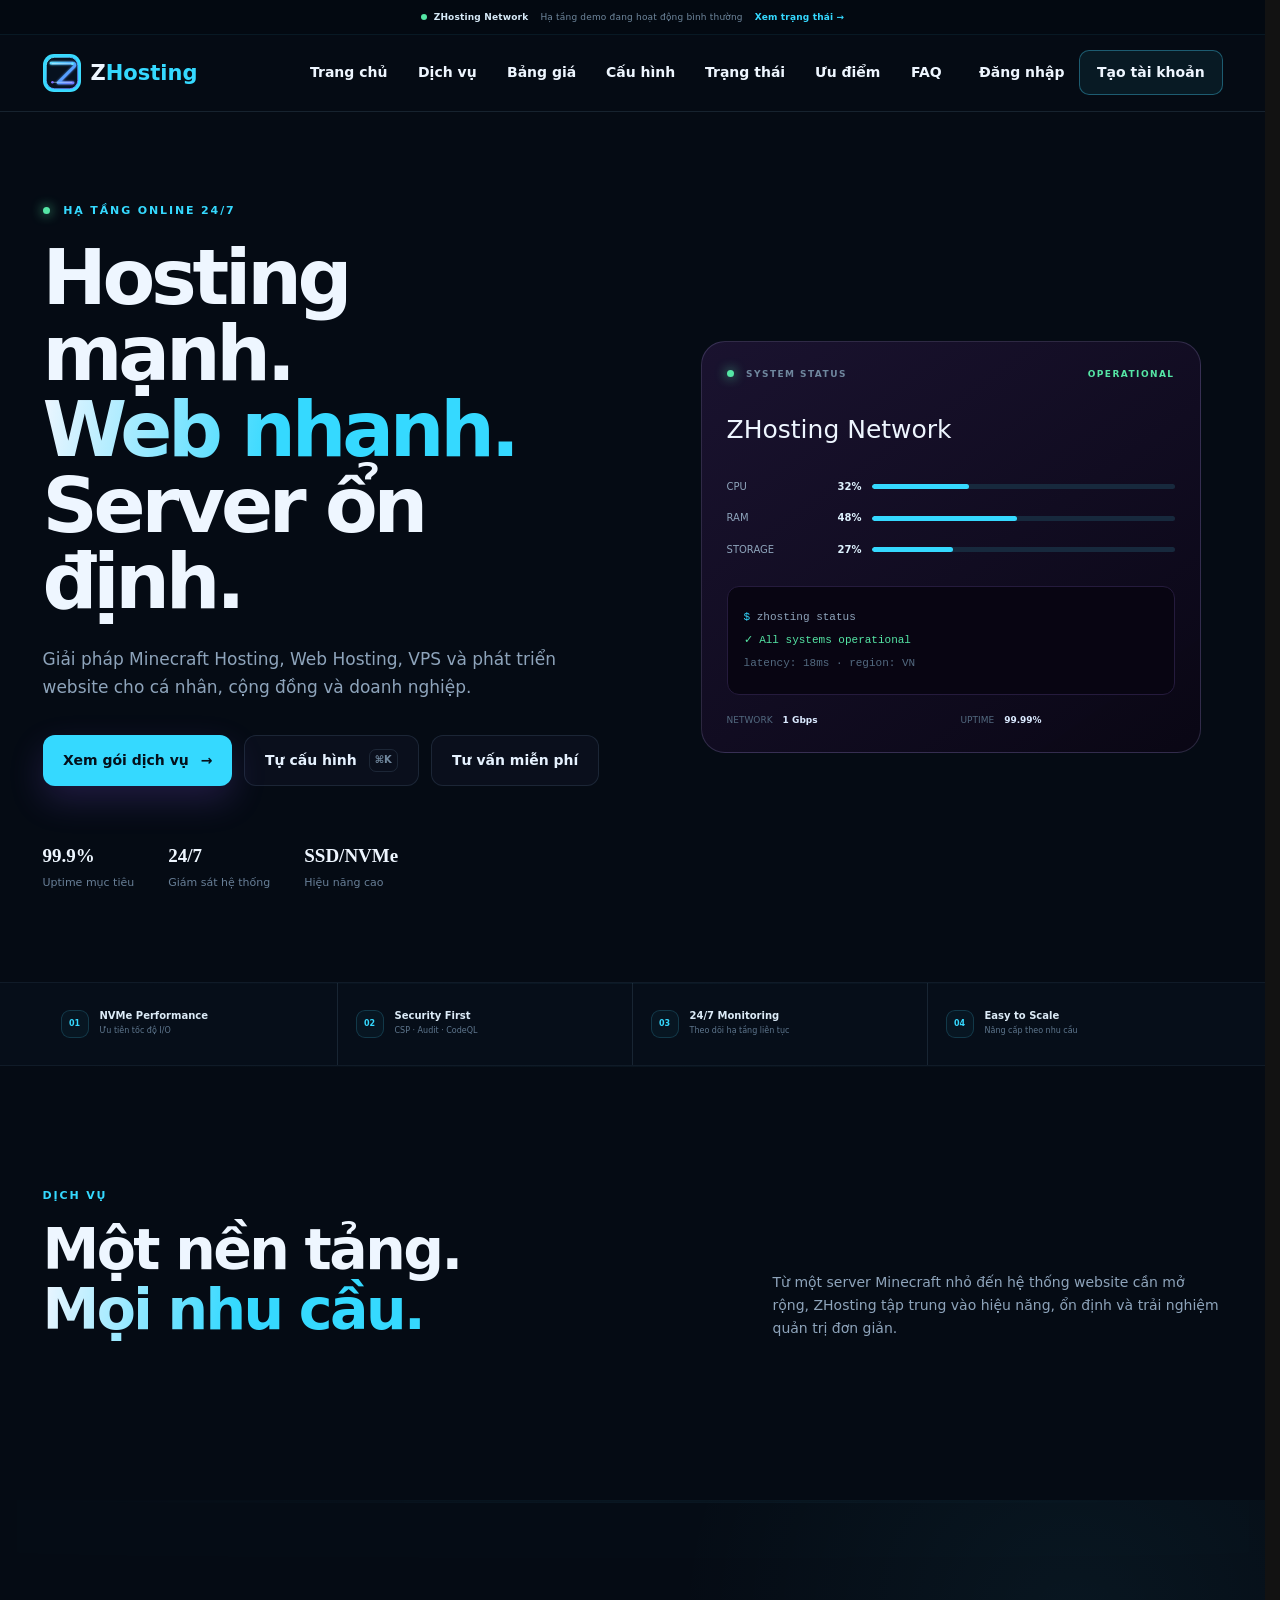
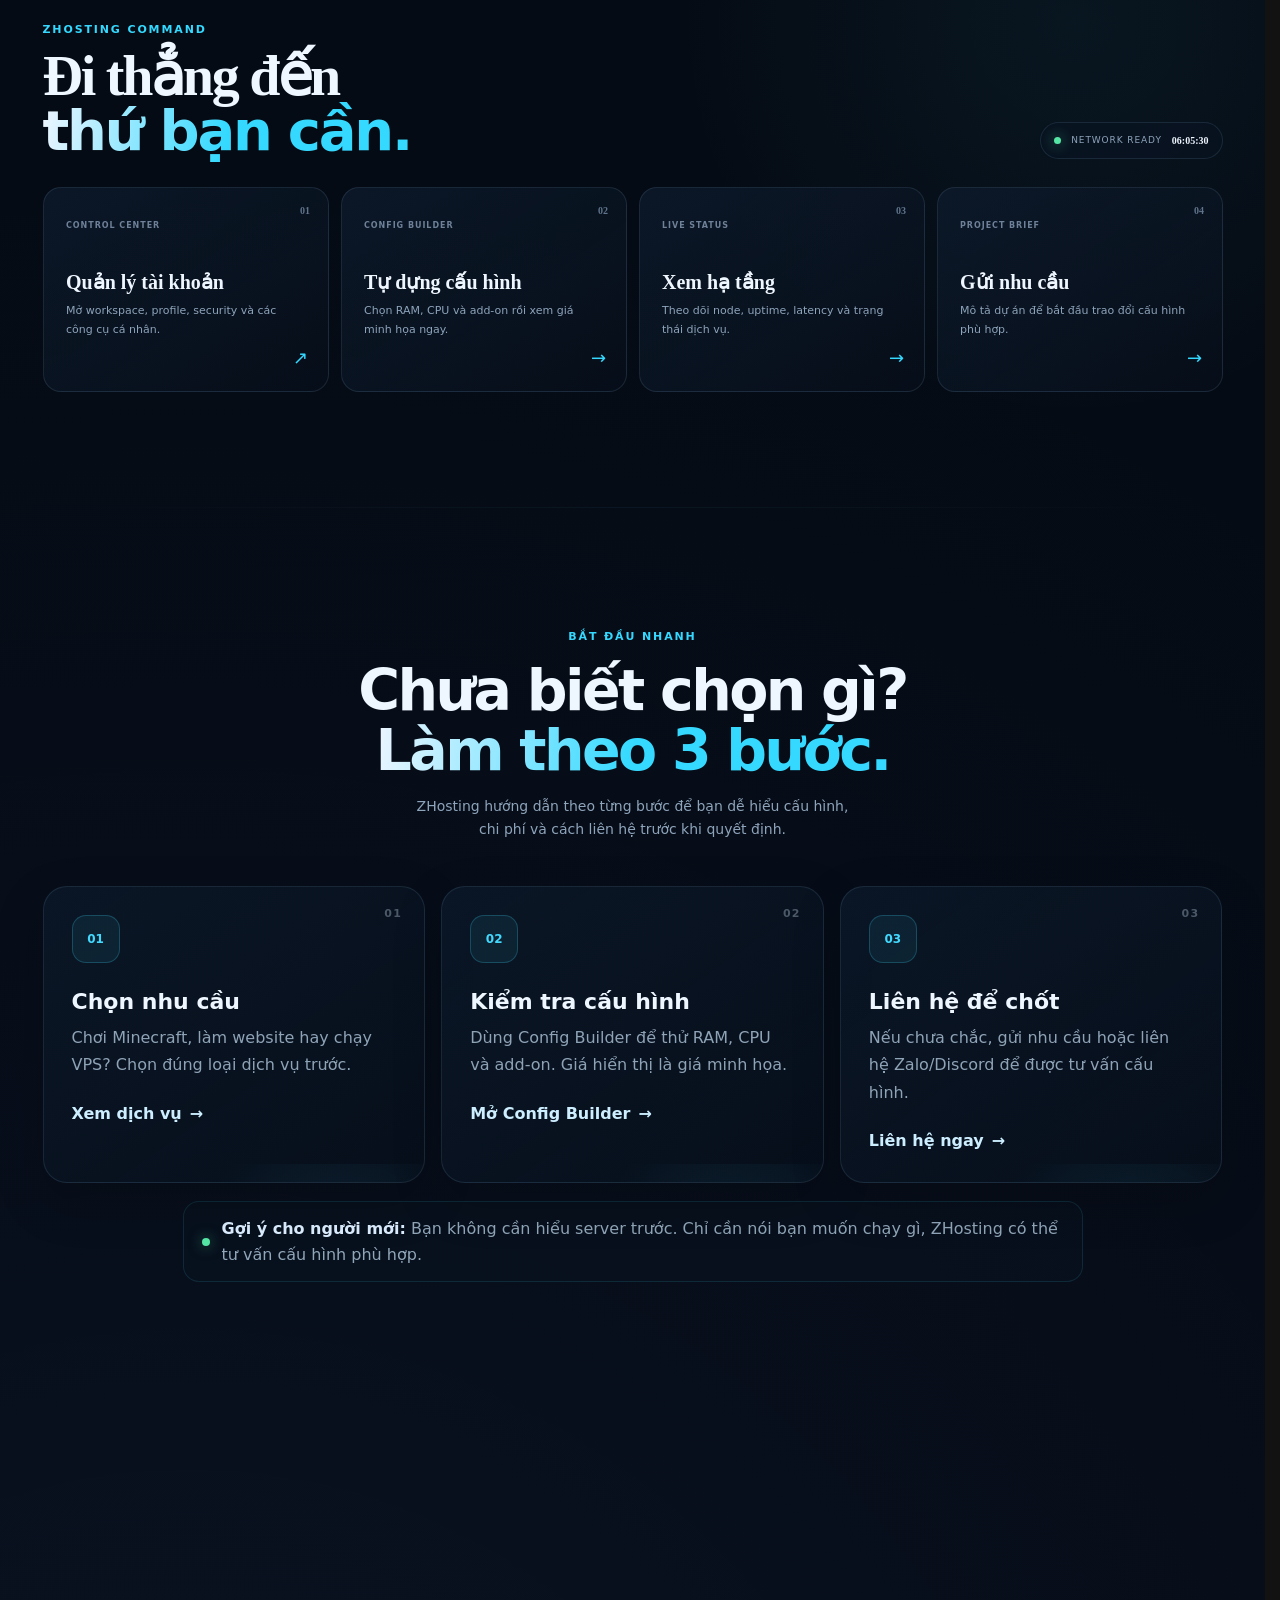
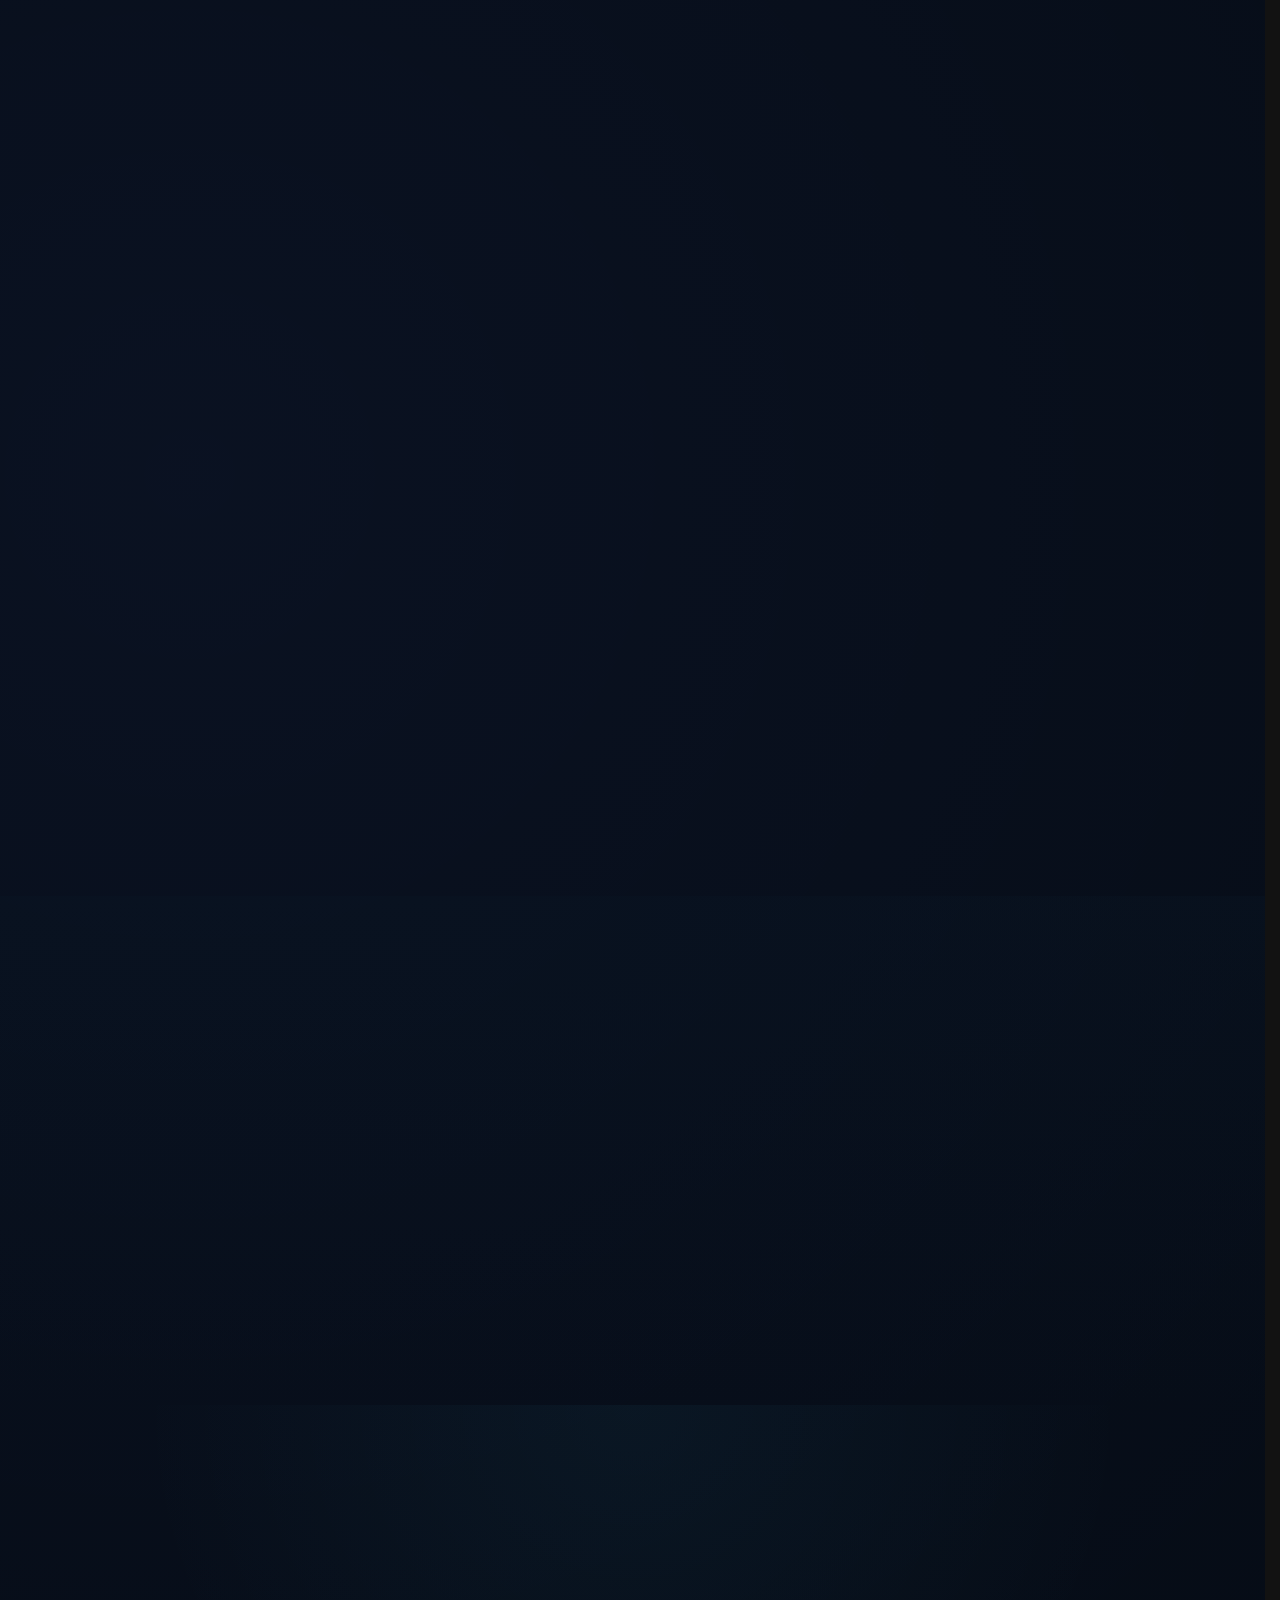
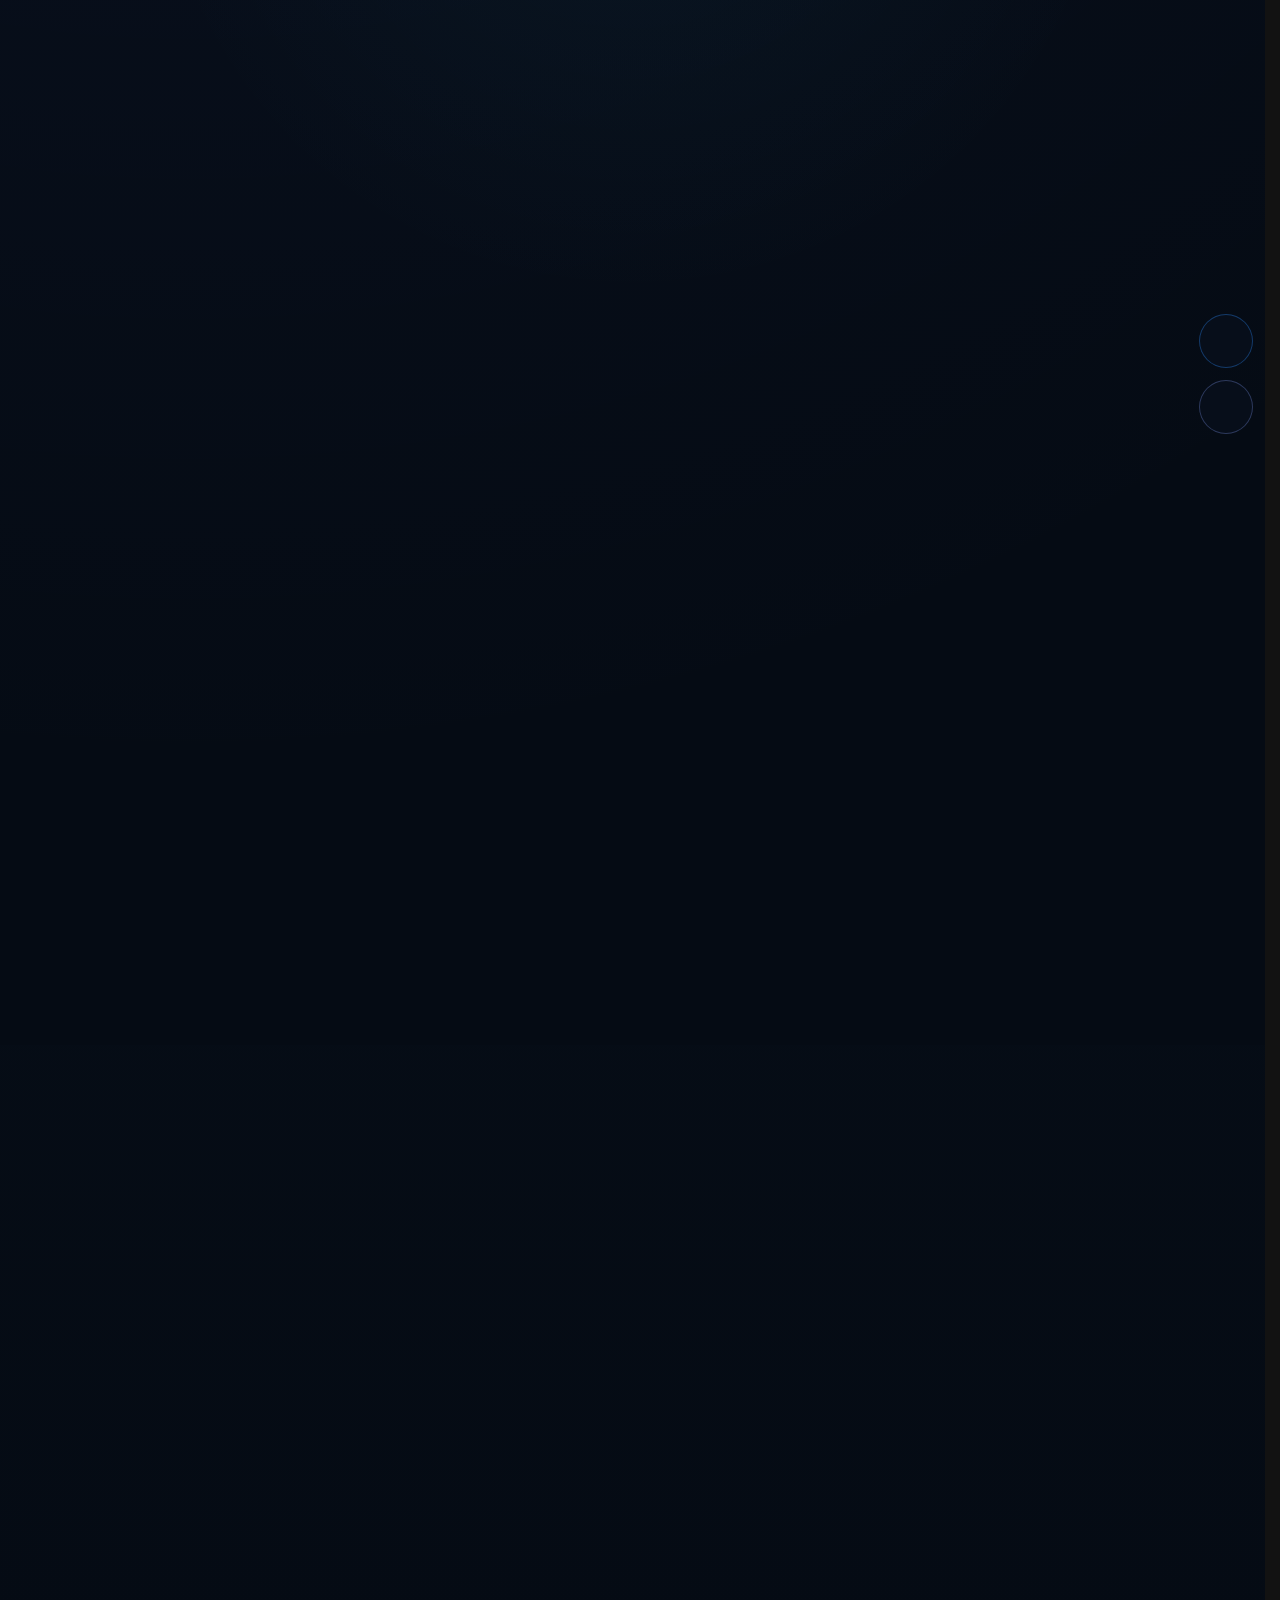
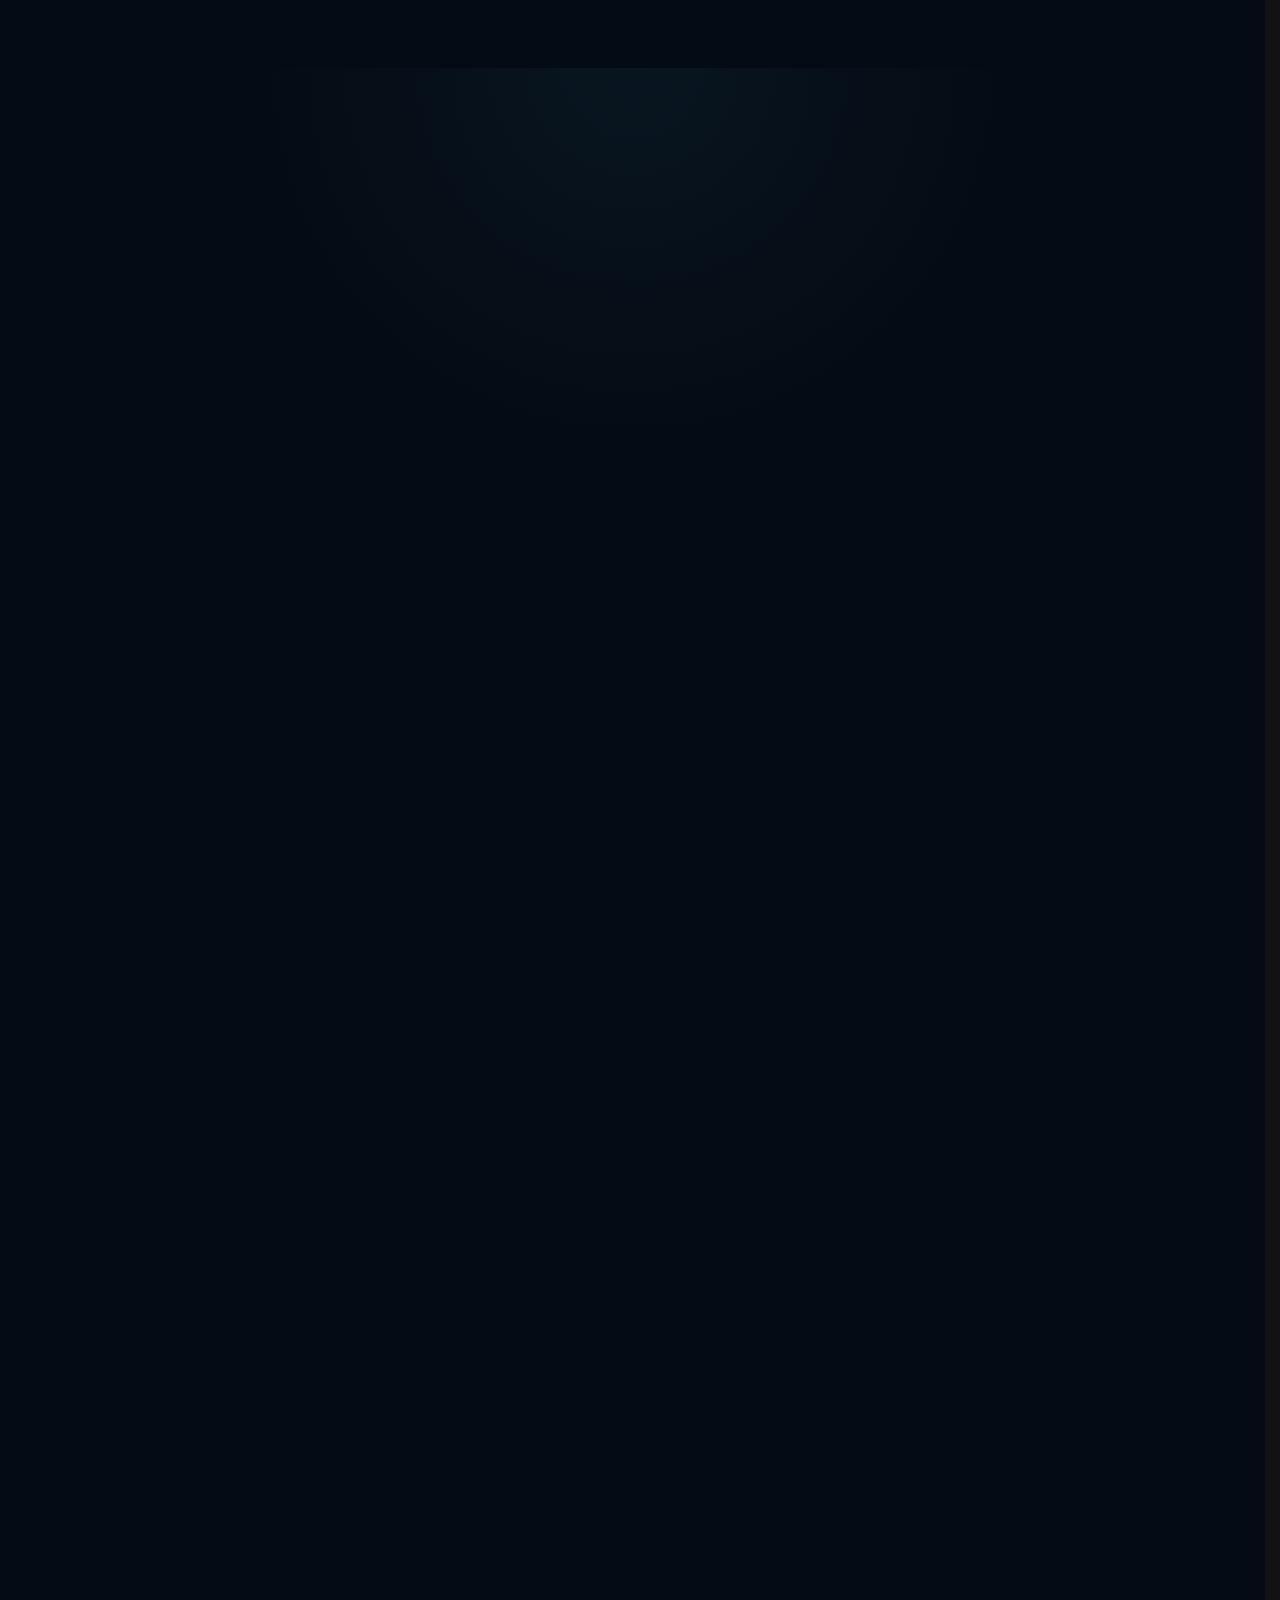
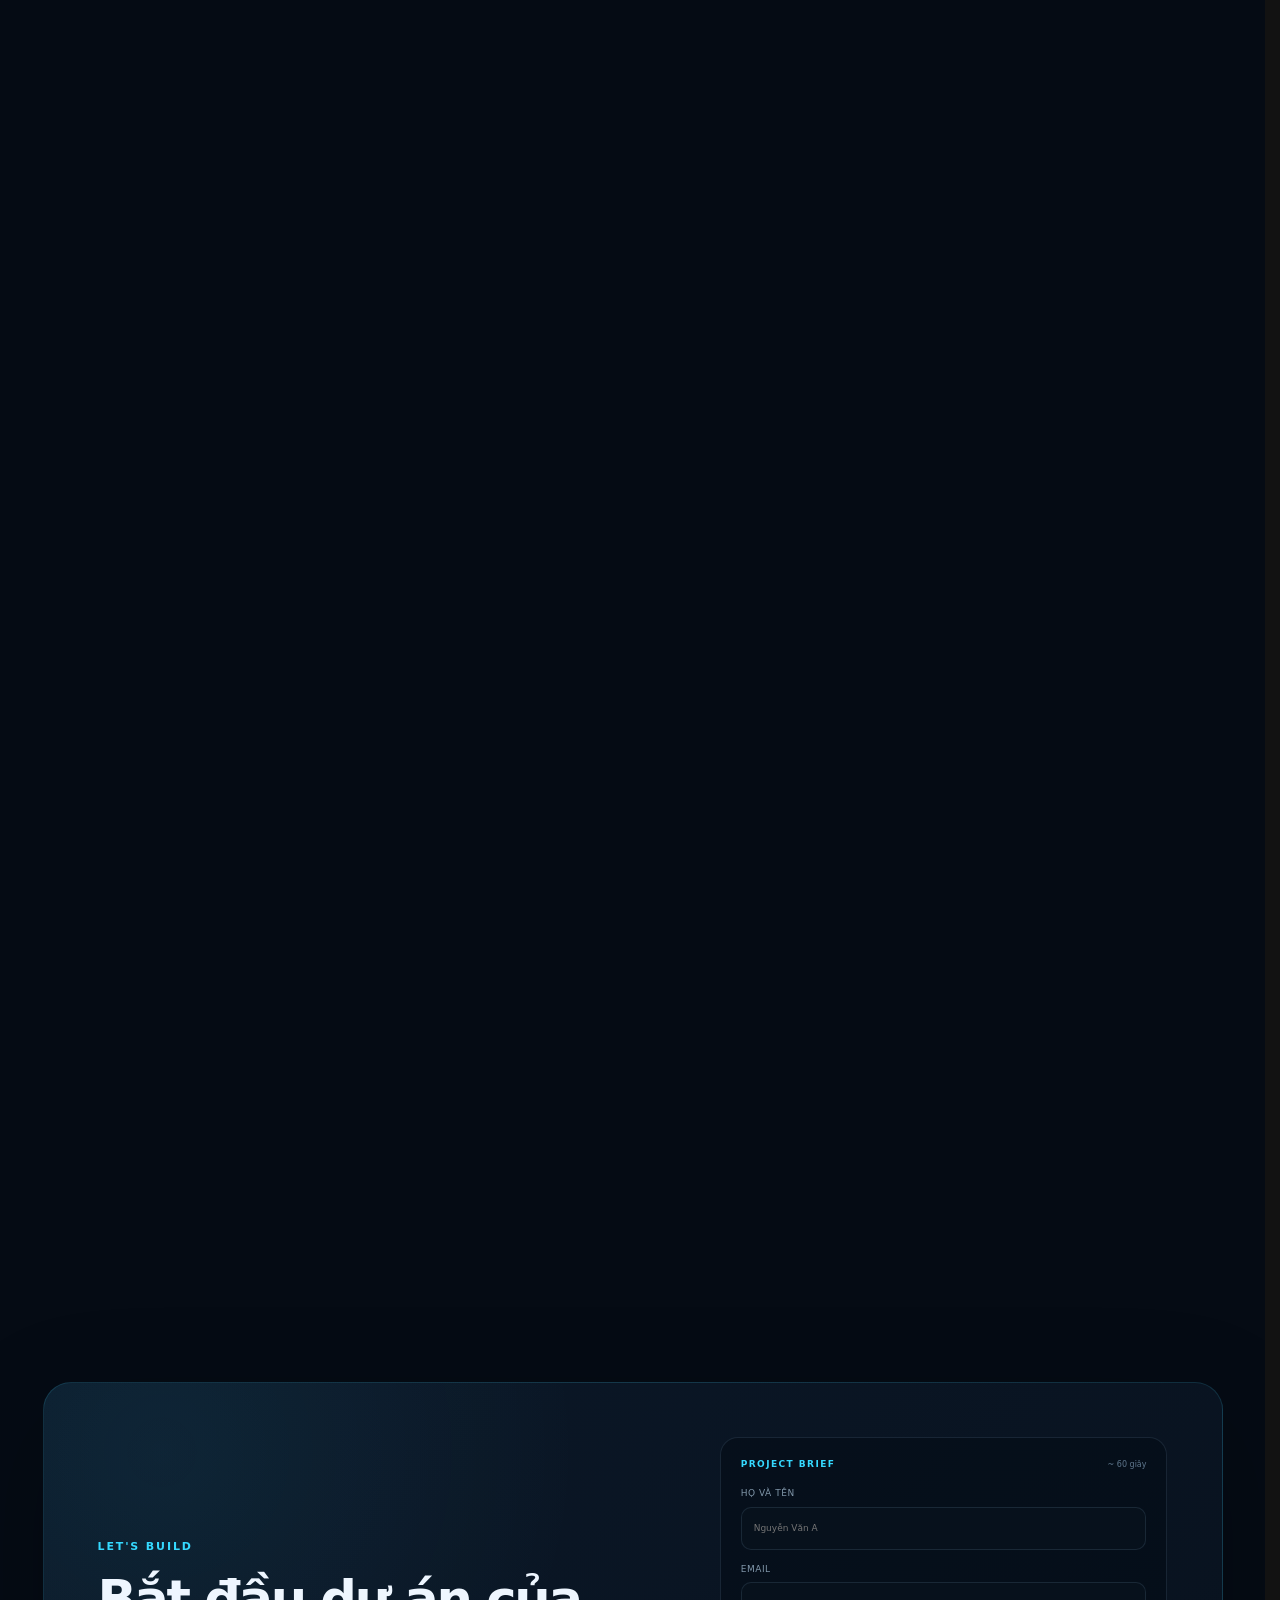
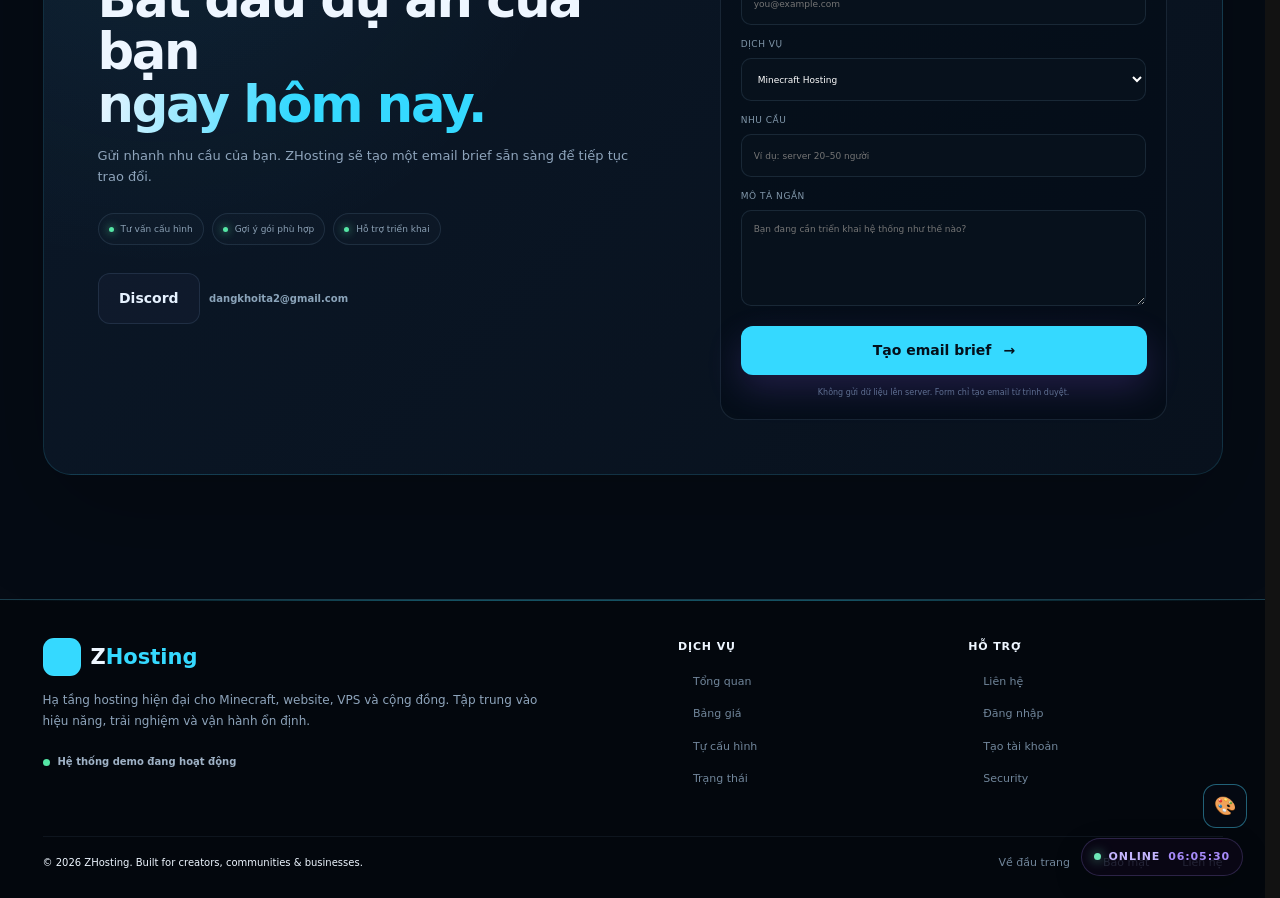
==== commit f66928d1: "refactor: remove duplicate quick support contact blocks" ====
--- a/index.html
+++ b/index.html
@@ -377,17 +377,6 @@
     </section>
   </main>
 
-  <section class="footer-contact" aria-label="Liên hệ hỗ trợ">
-    <div class="container footer-contact-inner">
-      <div class="footer-contact-copy"><i aria-hidden="true"></i><div><b>Cần hỗ trợ nhanh?</b><span>Liên hệ trực tiếp với ZHosting qua Zalo hoặc Discord.</span></div></div>
-      <div class="footer-contact-links">
-        <a class="footer-contact-link" href="https://zalo.me/0828689789" target="_blank" rel="noopener noreferrer"><img src="assets/brand/zalo.svg" alt="" width="18" height="18"><span><b>Zalo</b><small>0828 689 789</small></span><i>↗</i></a>
-        <a class="footer-contact-link" href="https://discord.com/users/tdk_208" target="_blank" rel="noopener noreferrer"><img src="assets/brand/discord.svg" alt="" width="18" height="18"><span><b>Discord</b><small>tdk_208</small></span><i>↗</i></a>
-        <a class="footer-contact-link" href="mailto:dangkhoita2@gmail.com"><span class="footer-email-icon">@</span><span><b>Email</b><small>dangkhoita2@gmail.com</small></span><i>→</i></a>
-      </div>
-    </div>
-  </section>
-
   <footer class="footer" aria-label="Chân trang ZHosting">
   <div class="container footer-inner">
     <div class="footer-main">
@@ -399,28 +388,6 @@
       <nav class="footer-column" aria-label="Dịch vụ"><b>Dịch vụ</b><a href="#services">Tổng quan</a><a href="#pricing">Bảng giá</a><a href="#config">Tự cấu hình</a><a href="#status">Trạng thái</a></nav>
       <nav class="footer-column" aria-label="Hỗ trợ"><b>Hỗ trợ</b><a href="#contact">Liên hệ</a><a href="auth/login.html">Đăng nhập</a><a href="auth/register.html">Tạo tài khoản</a><a href="docs/SECURITY.md">Security</a></nav>
     </div>
-    <div class="footer-contact" aria-label="Liên hệ nhanh">
-      <div class="footer-contact-inner">
-        <div class="footer-contact-copy">
-          <i aria-hidden="true"></i>
-          <div>
-            <b>Cần hỗ trợ hoặc tư vấn cấu hình?</b>
-            <span>Liên hệ trực tiếp để nhận hướng dẫn phù hợp với nhu cầu của bạn.</span>
-          </div>
-        </div>
-        <div class="footer-contact-links">
-          <a class="footer-contact-link" href="https://zalo.me/0828689789" target="_blank" rel="noopener noreferrer" aria-label="Liên hệ Zalo 0828 689 789">
-            <img src="assets/brand/zalo.svg" alt="" width="18" height="18"><span><b>Zalo</b><small>0828 689 789</small></span><i aria-hidden="true">↗</i>
-          </a>
-          <a class="footer-contact-link" href="https://discord.com/users/tdk_208" target="_blank" rel="noopener noreferrer" aria-label="Liên hệ Discord tdk_208">
-            <img src="assets/brand/discord.svg" alt="" width="18" height="18"><span><b>Discord</b><small>tdk_208</small></span><i aria-hidden="true">↗</i>
-          </a>
-          <a class="footer-contact-link" href="mailto:dangkhoita2@gmail.com" aria-label="Gửi email tới ZHosting">
-            <span class="footer-email-icon" aria-hidden="true">@</span><span><b>Email</b><small>dangkhoita2@gmail.com</small></span><i aria-hidden="true">↗</i>
-          </a>
-        </div>
-      </div>
-    </div>
     <div class="footer-bottom">
       <p>© 2026 ZHosting. Built for creators, communities & businesses.</p>
       <div class="footer-bottom-links"><a href="#top">Về đầu trang</a><a href="docs/SECURITY.md">Bảo mật</a><a href="#contact">Liên hệ</a></div>
--- a/assets/css/styles.css
+++ b/assets/css/styles.css
@@ -487,20 +487,8 @@
 @media(max-width:700px){.support-bubbles{top:calc(50% + var(--support-scroll-y,0px));bottom:auto}}
 
 
-/* ===== THEME COLOR TOOL v1.4.12 ===== */
-:root{--z-custom-bg:#07111F}body{background-color:var(--z-custom-bg)}
-.theme-tools-trigger{position:fixed;left:18px;bottom:18px;z-index:125;width:42px;height:42px;border:1px solid rgba(255,255,255,.14);border-radius:50%;background:rgba(9,15,27,.88);color:#fff;box-shadow:0 10px 28px rgba(0,0,0,.28);backdrop-filter:blur(10px);cursor:pointer;font-size:18px;transition:transform .18s ease,border-color .18s ease}.theme-tools-trigger:hover,.theme-tools-trigger:focus-visible{transform:translateY(-2px);border-color:var(--violet);outline:none}
-.theme-tools{position:fixed;left:18px;bottom:70px;z-index:126;width:min(350px,calc(100vw - 36px));padding:16px;border:1px solid rgba(255,255,255,.12);border-radius:16px;background:rgba(7,12,22,.96);box-shadow:0 22px 60px rgba(0,0,0,.42);backdrop-filter:blur(16px);color:#eef5ff}.theme-tools[hidden]{display:none}.theme-tools-head{display:flex;align-items:flex-start;justify-content:space-between;gap:12px}.theme-tools-head h2{margin:3px 0 0;font-size:18px}.theme-tools-head button{border:0;background:transparent;color:#9fb0c4;font-size:22px;cursor:pointer}.theme-tools>p{margin:10px 0 14px;color:#8191a5;font-size:11px;line-height:1.5}.theme-color-row{display:grid;gap:7px;margin-top:11px}.theme-color-row>label{font-size:11px;font-weight:800;color:#aebdd0}.theme-color-controls{display:grid;grid-template-columns:42px 1fr;gap:8px}.theme-color-row input[type=color]{width:42px;height:34px;padding:2px;border:1px solid rgba(255,255,255,.12);border-radius:8px;background:#101827;cursor:pointer}.theme-color-row input[type=text]{width:100%;height:34px;padding:0 10px;border:1px solid rgba(255,255,255,.1);border-radius:8px;background:#0d1522;color:#edf5ff;font:600 11px ui-monospace,SFMono-Regular,Consolas,monospace;text-transform:uppercase}.theme-rgb{display:grid;grid-template-columns:repeat(3,1fr);gap:6px}.theme-rgb input{width:100%;height:30px;box-sizing:border-box;border:1px solid rgba(255,255,255,.08);border-radius:7px;background:#0d1522;color:#cbd7e5;padding:0 7px;font:600 10px ui-monospace,SFMono-Regular,Consolas,monospace}.theme-rgb input:focus{border-color:var(--violet);outline:none}.theme-presets{display:grid;grid-template-columns:repeat(4,1fr);gap:6px;margin-top:14px}.theme-presets button,.theme-reset{border:1px solid rgba(255,255,255,.1);border-radius:8px;background:#101827;color:#b9c7d8;padding:8px 6px;font-size:10px;font-weight:800;cursor:pointer}.theme-presets button:hover,.theme-reset:hover{border-color:var(--violet);color:#fff}.theme-reset{width:100%;margin-top:8px}.theme-tools-open .theme-tools-trigger{border-color:var(--violet)}
-@media(max-width:700px){.theme-tools-trigger{left:12px;bottom:max(12px,env(safe-area-inset-bottom))}.theme-tools{left:12px;bottom:max(64px,calc(env(safe-area-inset-bottom) + 58px));width:calc(100vw - 24px)}}
-@media(prefers-reduced-motion:reduce){.theme-tools-trigger{transition:none}.theme-tools{backdrop-filter:none}}
-
-
 /* ===== SUPPORT BUBBLE VIEWPORT GUARD v1.5.0 ===== */
 .support-bubbles{bottom:auto;top:calc(50% + var(--support-scroll-y,0px));padding-block:var(--support-bubble-safe,90px);transform:translateY(-50%);box-sizing:border-box}.support-bubble{flex:0 0 auto}@media(max-height:620px){.support-bubbles{gap:7px}.support-bubble{width:46px;height:46px}.support-bubble img{width:20px;height:20px}}
-/* ===== THEME COLOR TOOL v1.4.13 ===== */
-:root{--z-custom-bg:#07111F;--z-custom-bg-2:#111C31}.theme-mode-row{display:grid;grid-template-columns:1fr 1fr;align-items:center;gap:8px;margin-top:13px}.theme-mode-row label,.theme-angle-row label{font-size:10px;font-weight:800;color:#aebdd0}.theme-mode-row select{height:32px;border:1px solid rgba(255,255,255,.1);border-radius:8px;background:#0d1522;color:#dbe7f4;padding:0 8px;font-size:10px}.theme-angle-row{display:grid;grid-template-columns:1fr auto;gap:8px;align-items:center;margin-top:9px}.theme-angle-row input{grid-column:1/-1;width:100%;accent-color:var(--violet)}.theme-angle-row output{font:700 10px ui-monospace,SFMono-Regular,Consolas,monospace;color:#b9c7d8}.theme-secondary-bg[hidden]{display:none!important}
-@media(prefers-reduced-motion:reduce){.theme-tools-trigger{transition:none}.theme-tools{backdrop-filter:none}}
-
 /* ===== SUPPORT BUBBLES UNIFIED RUNTIME v1.5.1 ===== */
 .support-bubbles{right:var(--support-right,24px)}
 .support-bubble{will-change:auto}
@@ -511,22 +499,9 @@
   .support-bubbles,.support-bubble{will-change:auto}
 }
 
-/* ===== THEME TOKEN CONSISTENCY v1.5.2 ===== */
-:root{--z-custom-bg:#07111F;--z-custom-bg-2:#111C31;--z-custom-background-image:var(--z-custom-bg)}
-body{background:var(--z-custom-background-image,var(--z-custom-bg));background-attachment:fixed}
-.header{background:color-mix(in srgb,var(--z-custom-bg) 82%,transparent);border-bottom-color:color-mix(in srgb,var(--violet) 18%,var(--line))}
-.server-card,.service-card,.price-card,.status-main,.status-list,.review,.compare-wrap,.dash-card,.panel{
-  border-color:color-mix(in srgb,var(--violet) 13%,var(--line));
-}
-.service-card:hover,.price-card:hover{border-color:color-mix(in srgb,var(--violet) 34%,var(--line))}
-.btn-primary{background:linear-gradient(135deg,var(--violet),var(--blue))}
-.scroll-progress{background:linear-gradient(90deg,var(--violet),var(--blue))}
-.theme-tools-trigger:hover,.theme-tools-trigger:focus-visible,.theme-presets button:hover,.theme-reset:hover{border-color:var(--violet)}
-@media(prefers-reduced-motion:reduce){body{background-attachment:scroll}}
-
 /* ===== BUGFIX HARDENING v1.5.3 ===== */
 @media(max-width:700px){body{background-attachment:scroll!important}.header{backdrop-filter:blur(8px);-webkit-backdrop-filter:blur(8px)}}
-@media(prefers-reduced-motion:reduce){.support-bubbles{will-change:auto}.theme-tools,.theme-tools-trigger{backdrop-filter:none;-webkit-backdrop-filter:none}}
+@media(prefers-reduced-motion:reduce){.support-bubbles{will-change:auto}.ztheme-panel,.ztheme-panel-trigger{backdrop-filter:none;-webkit-backdrop-filter:none}}
 .zperf-lite .support-bubble{animation:none;backdrop-filter:none;-webkit-backdrop-filter:none}
 
 /* ===== RUNTIME PERFORMANCE v1.5.4 ===== */
@@ -850,13 +825,13 @@
 .footer-contact-link{min-height:44px}
 
 /* Fixed utility controls should never sit over the final footer content. */
-.site-live-pill,.theme-tools-trigger{transition:opacity .18s ease,transform .18s ease}
-.footer-in-view .site-live-pill,.footer-in-view .theme-tools-trigger{
+.site-live-pill,.ztheme-panel-trigger{transition:opacity .18s ease,transform .18s ease}
+.footer-in-view .site-live-pill,.footer-in-view .ztheme-panel-trigger{
   opacity:0;
   pointer-events:none;
   transform:translateY(8px);
 }
-.footer-in-view .theme-tools[hidden]{display:none}
+.footer-in-view .ztheme-panel[hidden]{display:none}
 
 @media(max-width:900px){
   .footer-main{gap:28px;padding:34px 0 26px}
@@ -869,14 +844,14 @@
   .footer-bottom{padding-top:13px}
 }
 @media(prefers-reduced-motion:reduce){
-  .site-live-pill,.theme-tools-trigger{transition:none}
+  .site-live-pill,.ztheme-panel-trigger{transition:none}
 }
 .zperf-lite .footer{box-shadow:none}
-.zperf-lite .site-live-pill,.zperf-lite .theme-tools-trigger{transition:none}
+.zperf-lite .site-live-pill,.zperf-lite .ztheme-panel-trigger{transition:none}
 
 
 /* ===== FOOTER UTILITY VISIBILITY v1.6.7 ===== */
-.footer-in-view .theme-tools{display:none!important}
+.footer-in-view .ztheme-panel{display:none!important}
 
 
 /* ===== FOOTER FINISHING PASS v1.6.8 ===== */
@@ -929,7 +904,7 @@
 .service-card,.price-card,.review,.feature,.step,.node-card,.compare-wrap,.config-panel,.config-result,.status-main,.status-list{
   isolation:isolate;
 }
-.btn,.service-card,.price-card,.footer-contact-link,.theme-tools-trigger,.back-top{
+.btn,.service-card,.price-card,.footer-contact-link,.ztheme-panel-trigger,.back-top{
   -webkit-tap-highlight-color:transparent;
 }
 .back-top{
@@ -960,8 +935,8 @@
   .dash-header,
   .support-bubble,
   .support-dock-item,
-  .theme-tools-trigger,
-  .theme-tools,
+  .ztheme-panel-trigger,
+  .ztheme-panel,
   .site-live-pill,
   .modal,
   .auth-card{
@@ -972,8 +947,8 @@
   .dash-header{background:rgba(5,11,19,.96)!important}
   .site-live-pill{background:rgba(12,7,24,.96)}
   .support-bubble{background:rgba(17,12,31,.96)}
-  .theme-tools-trigger{background:#09101d}
-  .theme-tools{background:#070c16}
+  .ztheme-panel-trigger{background:#09101d}
+  .ztheme-panel{background:#070c16}
 }
 @media(max-width:700px){
   .header{box-shadow:0 8px 24px rgba(0,0,0,.16)}
@@ -983,14 +958,14 @@
   .support-bubble{box-shadow:0 8px 20px rgba(0,0,0,.22)}
 }
 @media(prefers-reduced-motion:reduce){
-  .header,.dash-header,.support-bubble,.theme-tools-trigger,.theme-tools,.site-live-pill,.modal,.auth-card{
+  .header,.dash-header,.support-bubble,.ztheme-panel-trigger,.ztheme-panel,.site-live-pill,.modal,.auth-card{
     backdrop-filter:none!important;
     -webkit-backdrop-filter:none!important;
   }
 }
 .zperf-lite .support-bubble,
-.zperf-lite .theme-tools,
-.zperf-lite .theme-tools-trigger,
+.zperf-lite .ztheme-panel,
+.zperf-lite .ztheme-panel-trigger,
 .zperf-lite .site-live-pill{
   backdrop-filter:none!important;
   -webkit-backdrop-filter:none!important;
@@ -1004,8 +979,8 @@
 body.zperf-lite .config-live i,
 body.zperf-lite .node-ping,
 body.zperf-lite .announcement-live i{animation:none!important}
-body.zperf-lite .theme-tools,
-body.zperf-lite .theme-tools-trigger{backdrop-filter:none!important;-webkit-backdrop-filter:none!important}
+body.zperf-lite .ztheme-panel,
+body.zperf-lite .ztheme-panel-trigger{backdrop-filter:none!important;-webkit-backdrop-filter:none!important}
 body.zperf-constrained .footer-contact-link:hover,
 body.zperf-constrained .footer-contact-link:focus-visible{transform:none}
 @media(prefers-reduced-motion:reduce){
@@ -1194,3 +1169,26 @@
 body.zperf-lite .support-bubble{
   box-shadow:none!important;
 }
+
+
+/* ===== RUNTIME SMOOTHNESS v1.8.0 ===== */
+/* Prefer stable opaque surfaces when the user/device requests reduced transparency. */
+@media (prefers-reduced-transparency: reduce){
+  .header,.dash-header,.auth-card,.modal,.toast,.back-top,
+  .support-bubble,.ztheme-panel,.ztheme-panel-trigger,.site-live-pill{
+    backdrop-filter:none!important;
+    -webkit-backdrop-filter:none!important;
+    background:rgba(7,16,27,.97)!important;
+  }
+}
+/* Keep expensive compositing off constrained hardware even if an older cascade re-enables it. */
+html.zperf-constrained .header,
+html.zperf-constrained .dash-header,
+html.zperf-constrained .auth-card,
+html.zperf-constrained .modal,
+html.zperf-constrained .support-bubble,
+html.zperf-constrained .ztheme-panel,
+html.zperf-constrained .ztheme-panel-trigger{
+  backdrop-filter:none!important;
+  -webkit-backdrop-filter:none!important;
+}
--- a/assets/css/theme.css
+++ b/assets/css/theme.css
@@ -85,7 +85,7 @@
 .ztheme-trigger{
   position:fixed;
   right:18px;
-  bottom:18px;
+  bottom:70px;
   z-index:1000;
   width:44px;height:44px;
   display:grid;place-items:center;
@@ -103,7 +103,7 @@
 .ztheme-panel{
   position:fixed;
   right:18px;
-  bottom:72px;
+  bottom:124px;
   z-index:1001;
   width:min(360px,calc(100vw - 28px));
   padding:18px;
@@ -138,6 +138,46 @@
 .ztheme-angle{display:flex;align-items:center;gap:10px}
 .ztheme-angle output{font:700 10px monospace;color:var(--z-accent);min-width:38px;text-align:right}
 @media(max-width:700px){
-  .ztheme-trigger{right:12px;bottom:12px}
-  .ztheme-panel{right:12px;bottom:64px}
+  .ztheme-trigger{right:12px;bottom:64px}
+  .ztheme-panel{right:12px;bottom:118px}
 }
+
+
+/* Shared primary-text mapping: keep page hierarchy while allowing RGB text customization. */
+body.theme-customized h1,
+body.theme-customized h2,
+body.theme-customized h3,
+body.theme-customized h4,
+body.theme-customized .brand,
+body.theme-customized .nav-links a,
+body.theme-customized .footer-bottom p,
+body.theme-customized .auth-card label,
+body.theme-customized .auth-card h1,
+body.theme-customized .auth-card p,
+body.theme-customized .dash-card strong,
+body.theme-customized .panel h2,
+body.theme-customized .account-command h2,
+body.theme-customized .admin-hero h1,
+body.theme-customized .admin-panel h2,
+body.theme-customized .admin-table td,
+body.theme-customized .admin-table th{
+  color:var(--z-text);
+}
+body.theme-customized .ztheme-panel h2,
+body.theme-customized .ztheme-panel label,
+body.theme-customized .ztheme-panel button{
+  color:var(--z-text);
+}
+
+/* Performance fallback: remove expensive transparency effects on constrained devices. */
+body.zperf-lite .ztheme-trigger,
+body.zperf-lite .ztheme-panel,
+body.zperf-constrained .ztheme-trigger,
+body.zperf-constrained .ztheme-panel{
+  backdrop-filter:none!important;
+  -webkit-backdrop-filter:none!important;
+  box-shadow:none!important;
+}
+@media(prefers-reduced-motion:reduce){
+  .ztheme-trigger{transform:none!important}
+}
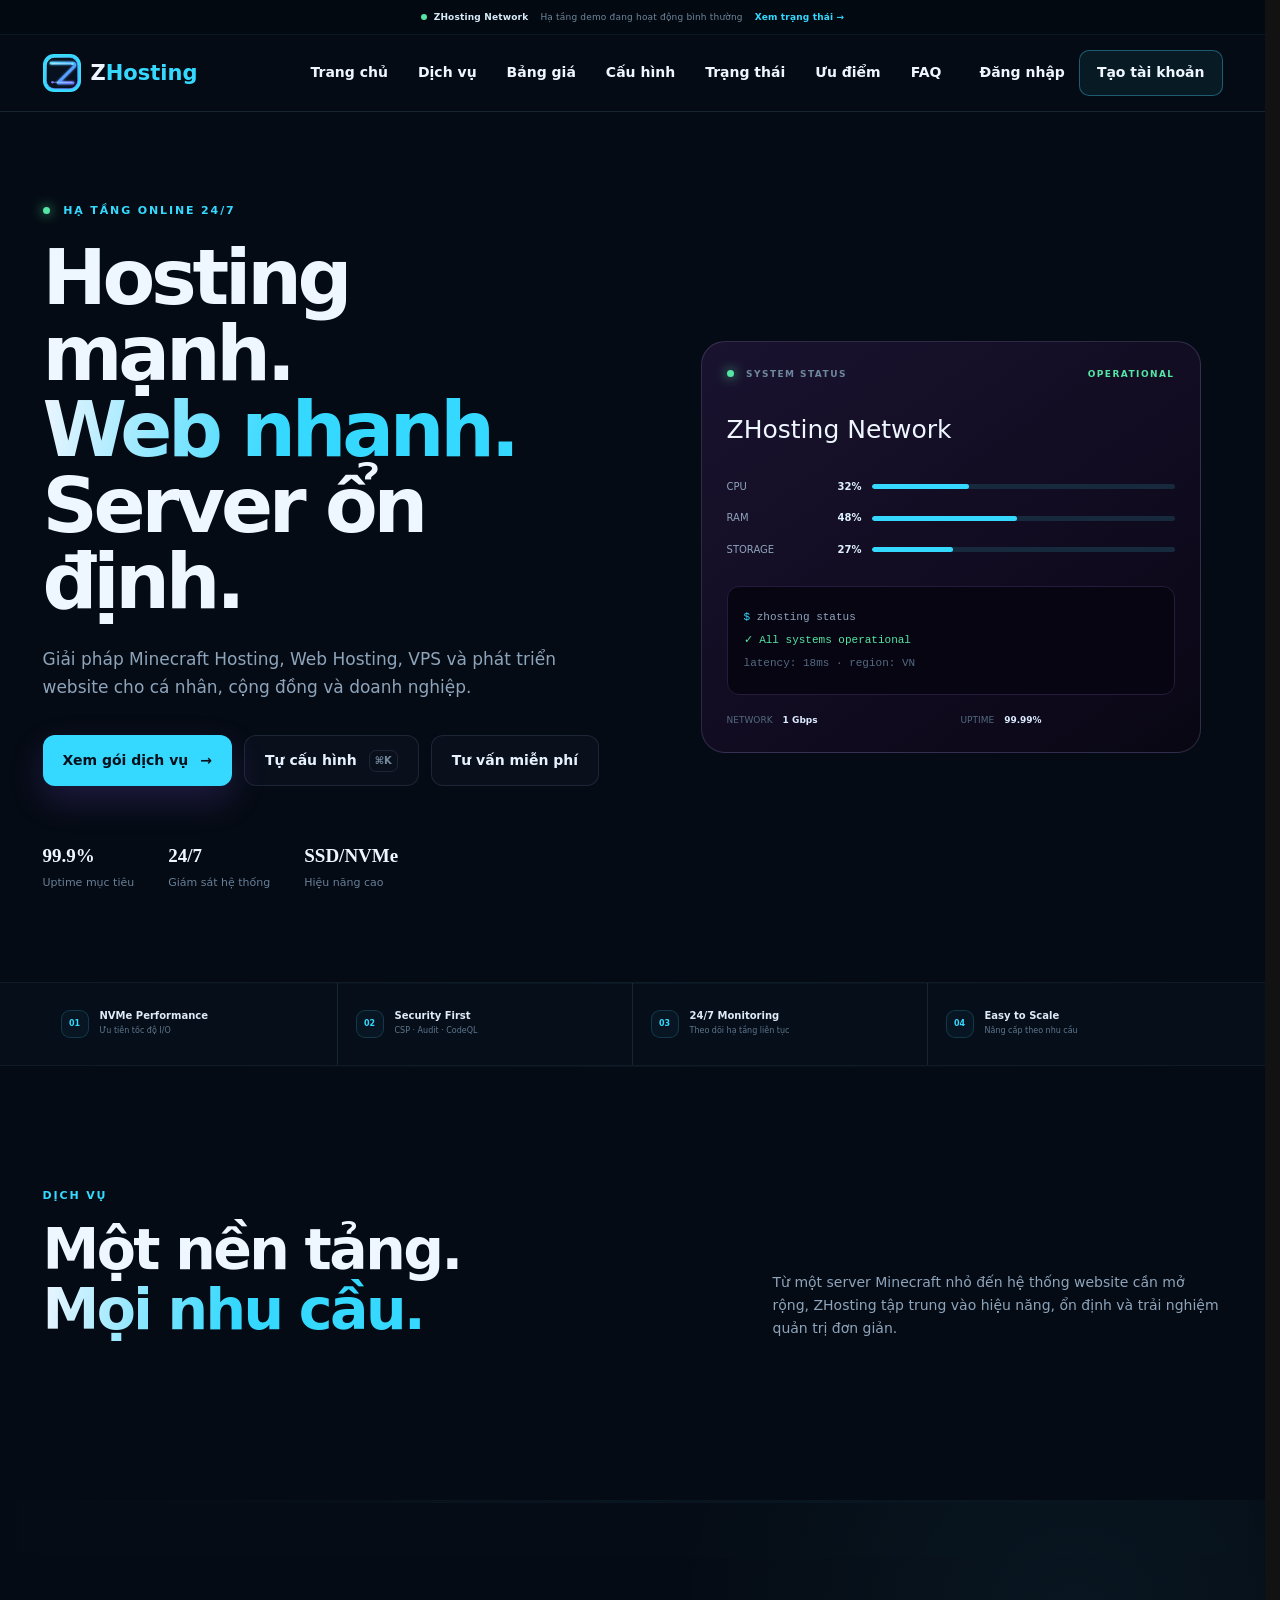
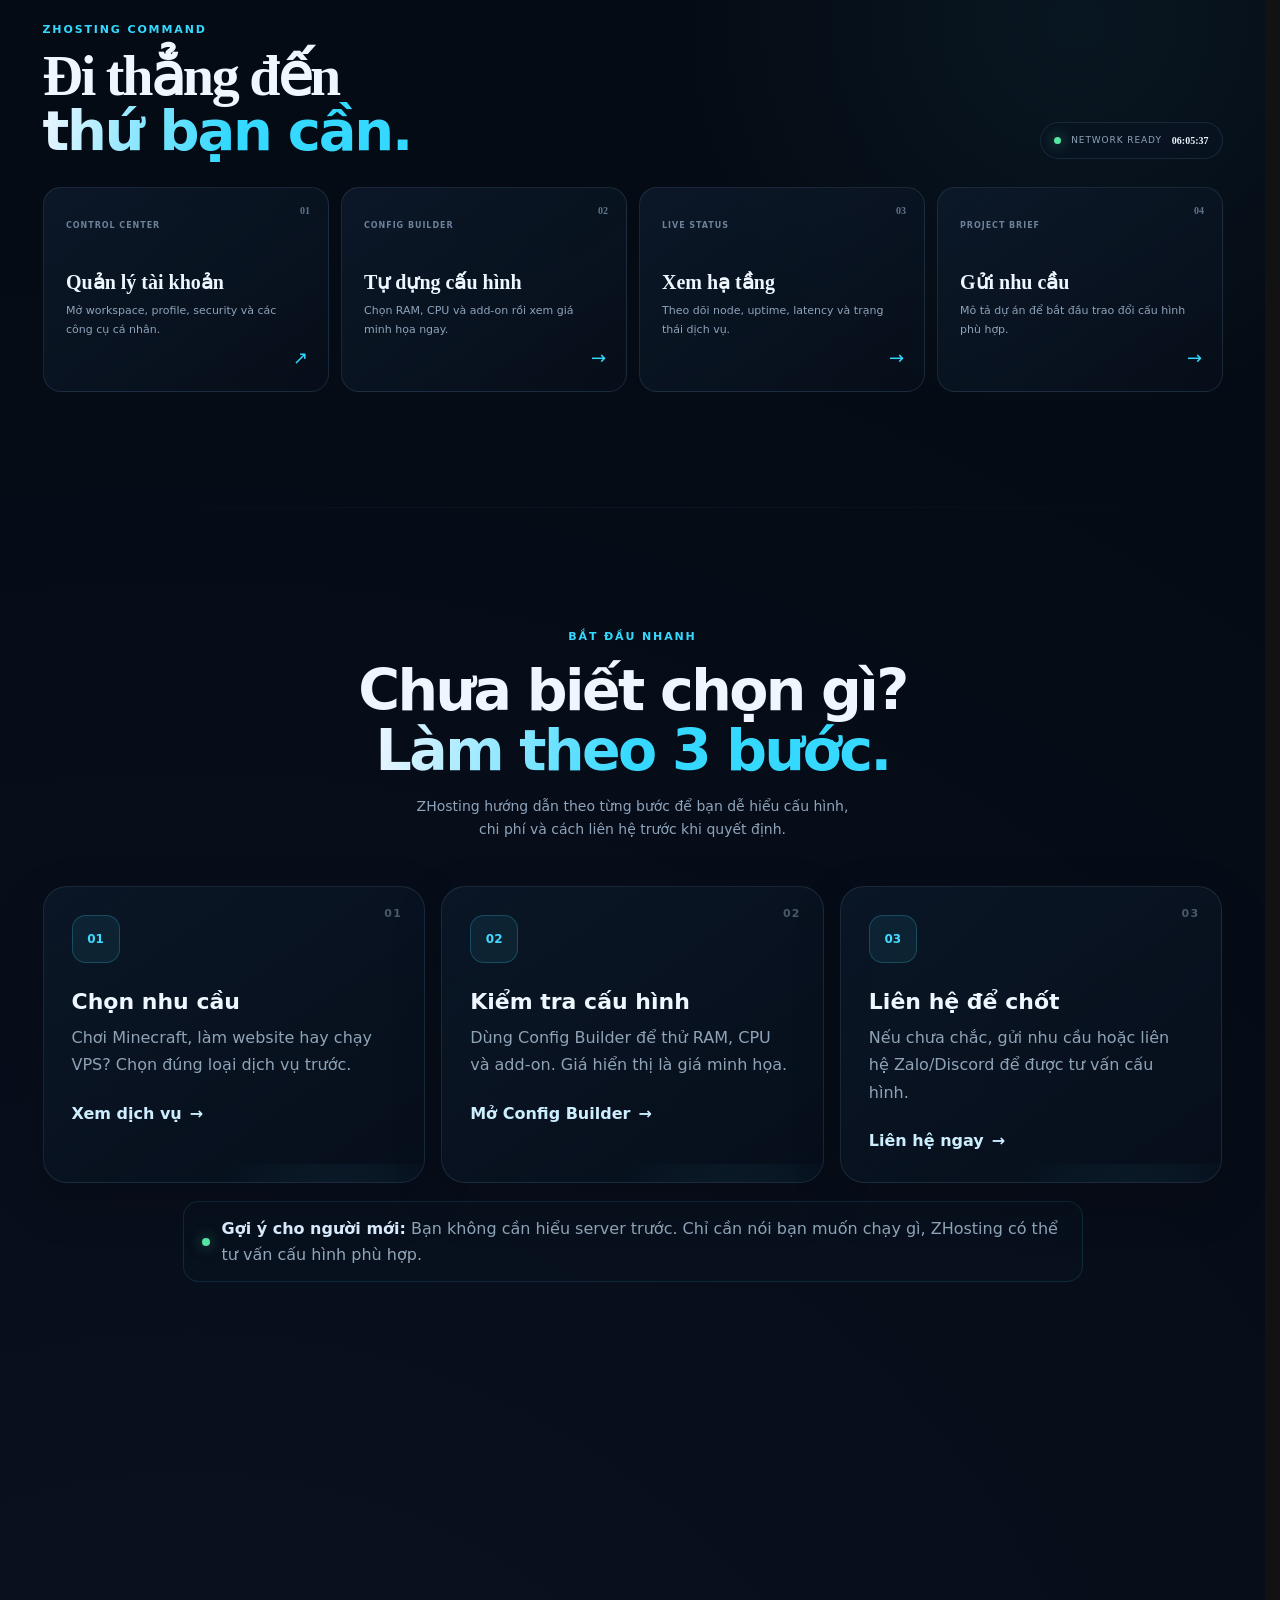
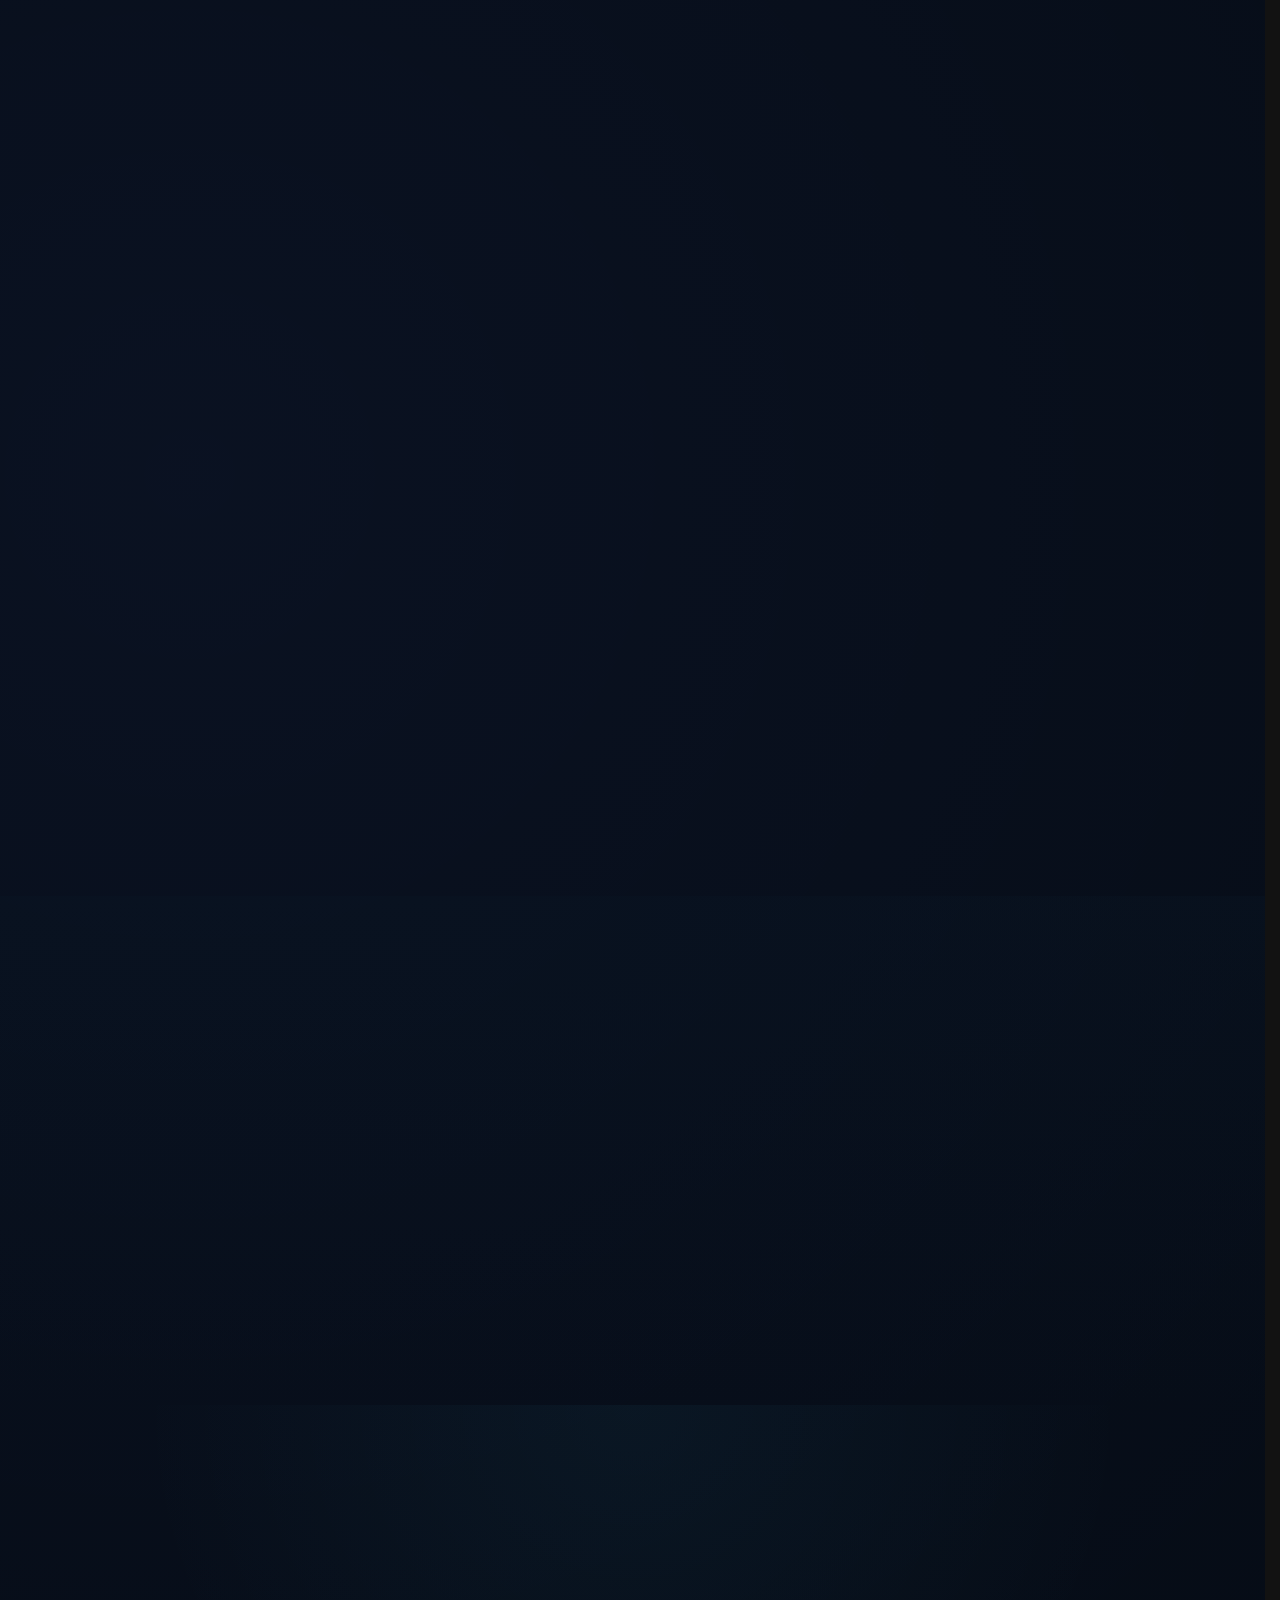
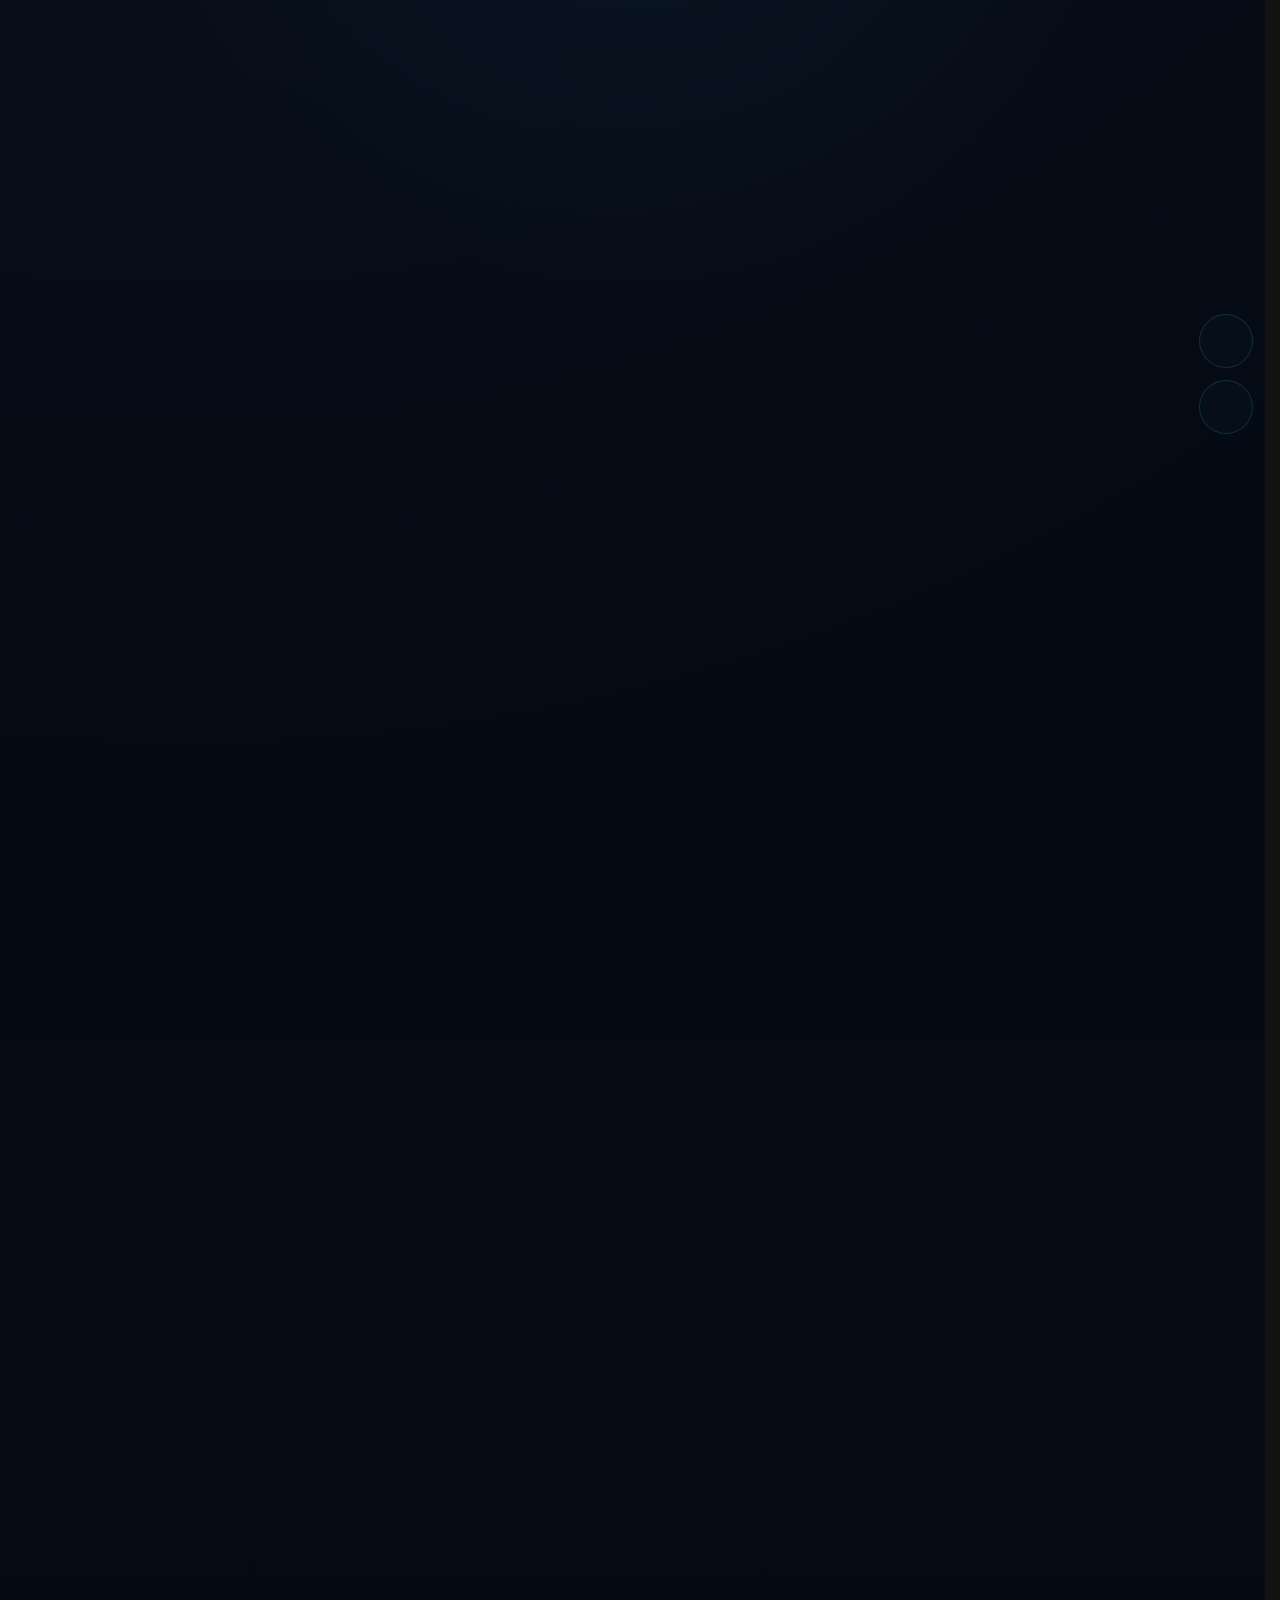
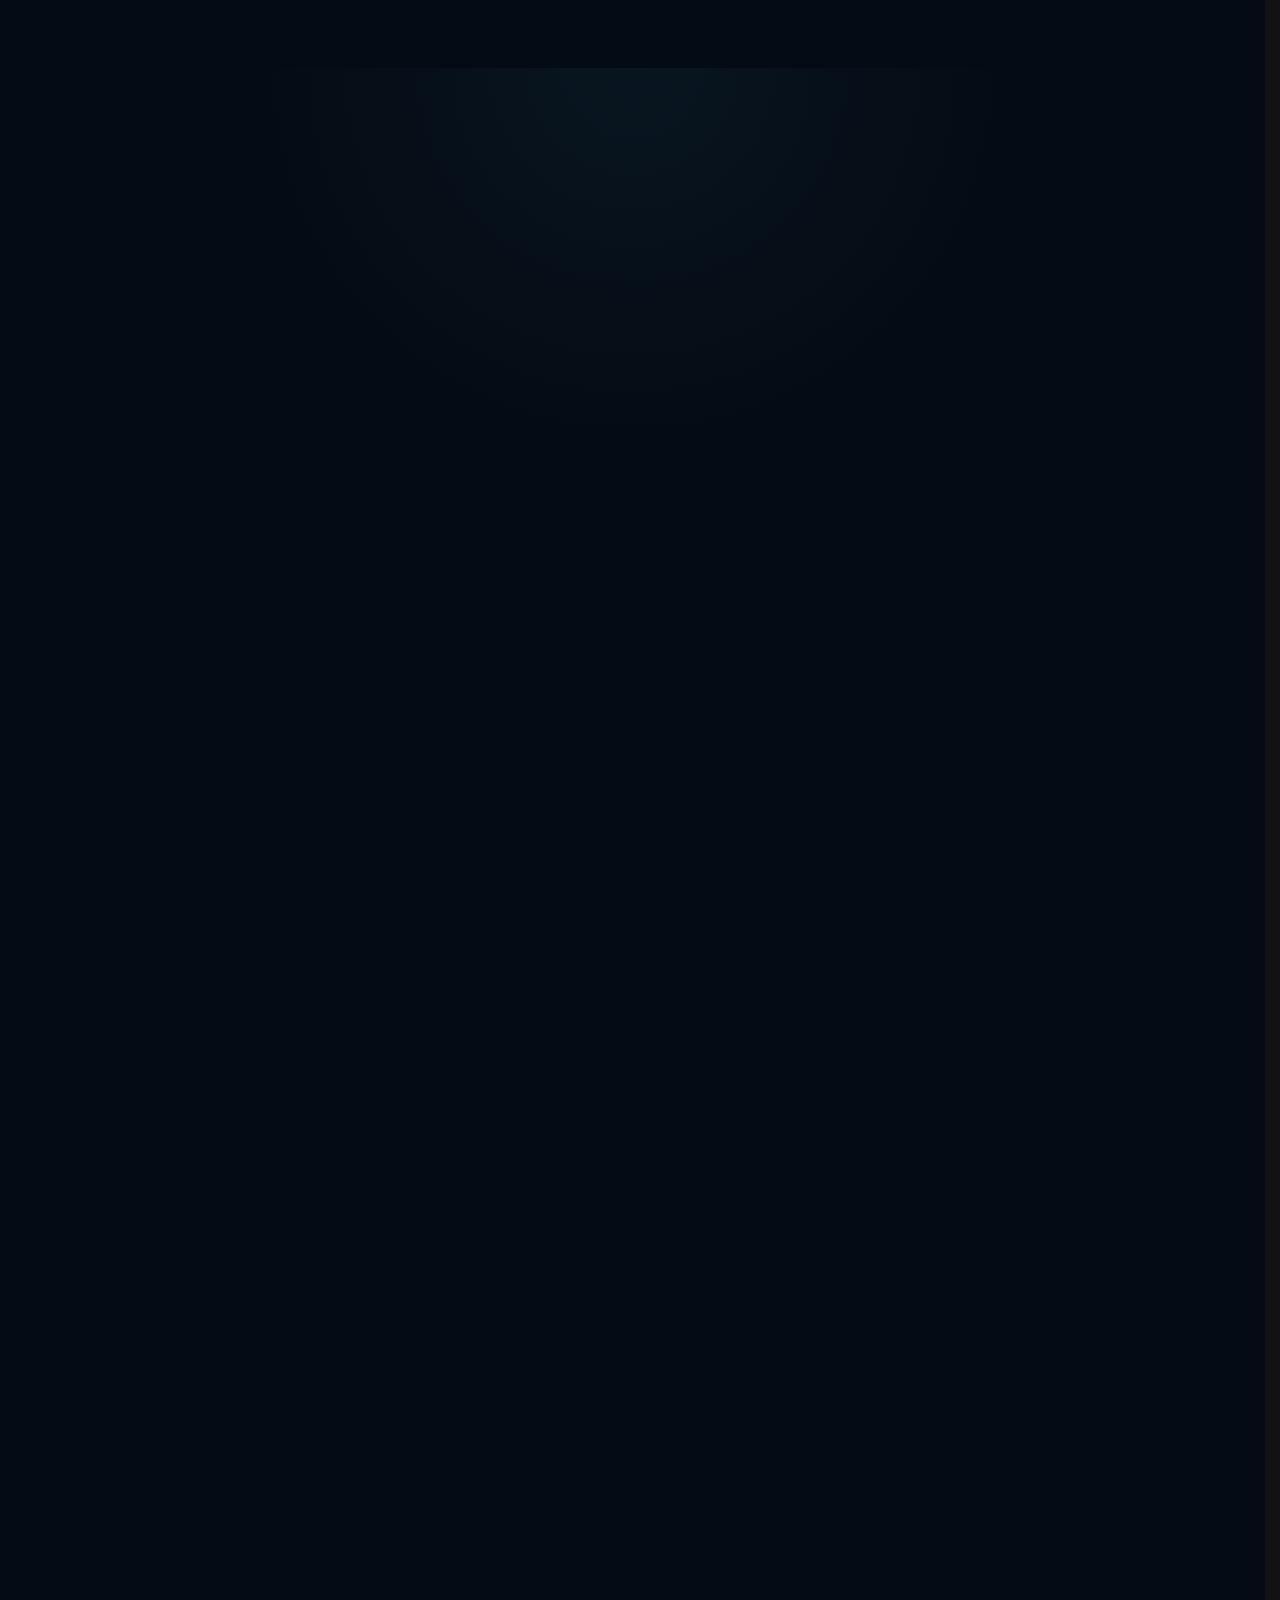
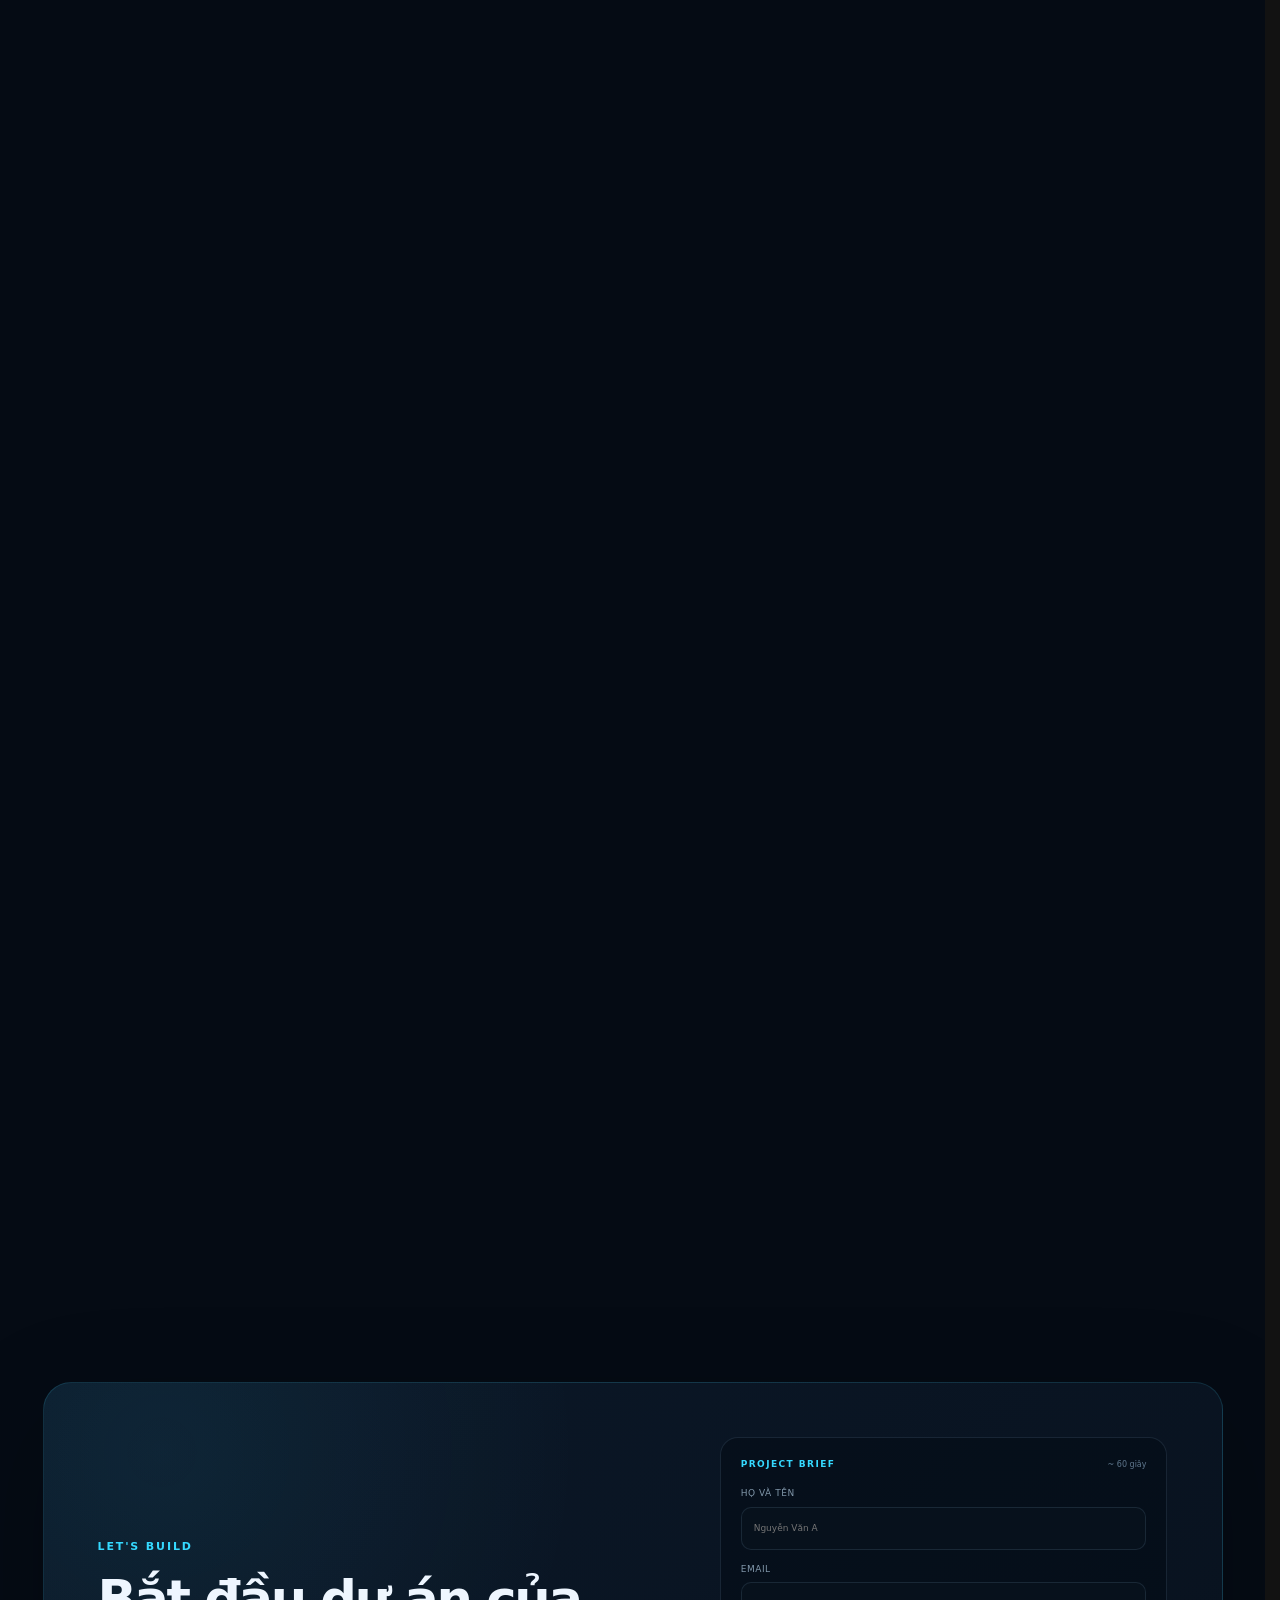
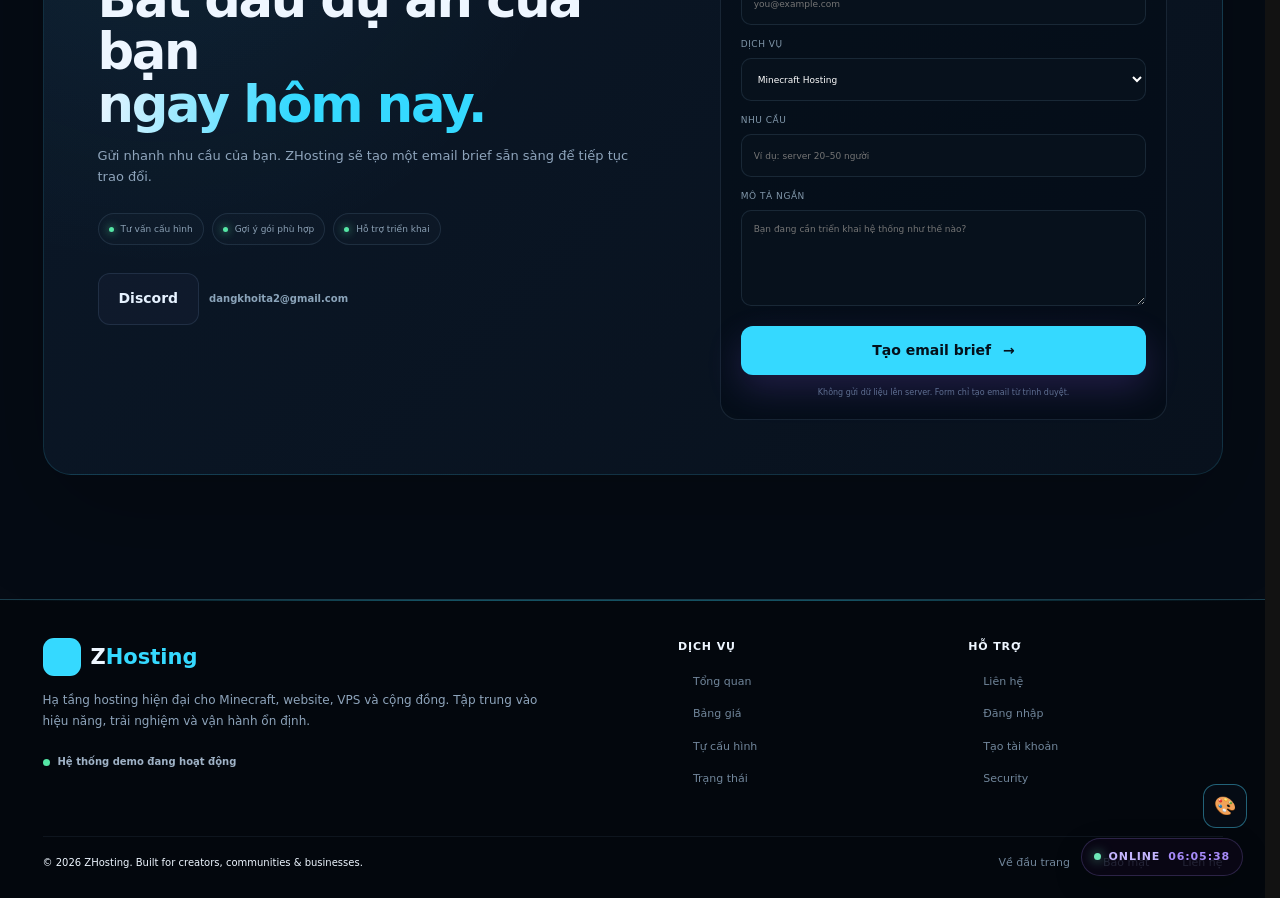
==== commit c03044f0: "fix: bust cached css after visibility regression" ====
--- a/index.html
+++ b/index.html
@@ -13,9 +13,9 @@
   <link rel="preconnect" href="https://fonts.googleapis.com">
   <link rel="preconnect" href="https://fonts.gstatic.com" crossorigin>
   <link href="https://fonts.googleapis.com/css2?family=Inter:wght@400;500;600;700;800&family=Space+Grotesk:wght@500;600;700&display=swap" rel="stylesheet">
-  <link rel="stylesheet" href="assets/css/styles.css">
-  <link rel="stylesheet" href="assets/css/ui.css">
-<link rel="stylesheet" href="assets/css/theme.css">
+  <link rel="stylesheet" href="assets/css/styles.css?v=1.8.10">
+  <link rel="stylesheet" href="assets/css/ui.css?v=1.8.10">
+<link rel="stylesheet" href="assets/css/theme.css?v=1.8.10">
 </head>
 <body>
   <div class="site-live-pill" aria-label="ZHosting trạng thái hệ thống"><span class="site-live-dot" aria-hidden="true"></span><span>ONLINE</span><time data-live-clock aria-live="polite"></time></div>
--- a/assets/css/styles.css
+++ b/assets/css/styles.css
@@ -1,5 +1,5 @@
 :root{--bg:#050b14;--panel:#0a1422;--panel2:#0d1a2b;--line:rgba(145,190,230,.13);--text:#eef6ff;--muted:#8ea4bb;--cyan:#35d9ff;--blue:#5c7cff;--green:#55e6a5;--radius:22px;--max:1180px}
-*{box-sizing:border-box;margin:0;padding:0}html{scroll-behavior:smooth}body{font-family:Inter,Arial,sans-serif;background:var(--bg);color:var(--text);line-height:1.65;overflow-x:hidden}.noise{position:fixed;inset:0;pointer-events:none;opacity:.035;background-image:url("data:image/svg+xml,%3Csvg viewBox='0 0 180 180' xmlns='http://www.w3.org/2000/svg'%3E%3Cfilter id='n'%3E%3CfeTurbulence type='fractalNoise' baseFrequency='.9' numOctaves='3' stitchTiles='stitch'/%3E%3C/filter%3E%3Crect width='100%25' height='100%25' filter='url(%23n)' opacity='.6'/%3E%3C/svg%3E");z-index:20}.container{width:min(var(--max),calc(100% - 40px));margin:auto}.header{position:sticky;top:0;z-index:15;background:rgba(5,11,20,.78);backdrop-filter:blur(18px);border-bottom:1px solid var(--line)}.nav{height:76px;display:flex;align-items:center;justify-content:space-between}.brand{display:flex;align-items:center;gap:10px;color:#fff;text-decoration:none;font-family:"Space Grotesk";font-size:21px;font-weight:700}.brand-mark{display:grid;place-items:center;width:35px;height:35px;border-radius:10px;background:linear-gradient(135deg,var(--cyan),var(--blue));color:#04101d;font-weight:900;box-shadow:0 0 28px rgba(167,139,250,.25)}.accent{color:var(--cyan)}.nav-links{display:flex;align-items:center;gap:30px}.nav-links a{color:#a9bbce;text-decoration:none;font-size:14px;font-weight:600;transition:.2s}.nav-links a:hover{color:#fff}.nav-links .nav-cta{padding:10px 17px;border:1px solid rgba(67,217,255,.35);border-radius:10px;color:#dff9ff;background:rgba(67,217,255,.07)}.menu-btn{display:none;background:none;border:0;color:#fff;font-size:25px}.hero{position:relative;min-height:calc(100vh - 76px);display:flex;align-items:center;overflow:hidden}.hero-grid-lines{position:absolute;inset:0;pointer-events:none;background-image:linear-gradient(rgba(255,255,255,.025) 1px,transparent 1px),linear-gradient(90deg,rgba(255,255,255,.025) 1px,transparent 1px);background-size:70px 70px;mask-image:linear-gradient(to bottom,#000,transparent 90%)}.hero-grid{position:relative;z-index:2;display:grid;grid-template-columns:1.02fr .98fr;gap:70px;align-items:center;padding:90px 0}.eyebrow{font-size:11px;letter-spacing:.17em;color:var(--cyan);font-weight:800}.pulse,.live-dot{display:inline-block;width:7px;height:7px;border-radius:50%;background:var(--green);box-shadow:0 0 12px var(--green);margin-right:8px}.hero h1{font-family:"Space Grotesk";font-size:clamp(50px,6vw,78px);line-height:.99;letter-spacing:-.055em;margin:20px 0 25px}.gradient-text{background:linear-gradient(100deg,#fff 5%,var(--cyan) 55%,#7d8dff);-webkit-background-clip:text;background-clip:text;color:transparent}.hero-desc{max-width:600px;color:var(--muted);font-size:17px}.hero-actions{display:flex;gap:12px;margin:34px 0}.btn{display:inline-flex;align-items:center;justify-content:center;gap:12px;padding:13px 20px;border-radius:12px;text-decoration:none;font-size:14px;font-weight:800;transition:.22s;border:1px solid var(--line);cursor:pointer}.btn-primary{background:linear-gradient(135deg,var(--cyan),#6e7dff);color:#04101b;border:0;box-shadow:0 14px 35px rgba(167,139,250,.15)}.btn-primary:hover{transform:translateY(-2px);filter:brightness(1.06)}.btn-ghost{color:#e6f2ff;background:rgba(255,255,255,.025)}.btn-ghost:hover{background:rgba(255,255,255,.07);transform:translateY(-2px)}.trust-row{display:flex;gap:34px;padding-top:20px}.trust-row div{display:flex;flex-direction:column}.trust-row strong{font-family:"Space Grotesk";font-size:19px}.trust-row span{color:#687f97;font-size:11px;margin-top:2px}.hero-visual{position:relative;min-height:470px;display:grid;place-items:center}.orb{position:absolute;border-radius:50%;filter:blur(5px)}.orb-one{width:270px;height:270px;background:rgba(67,217,255,.14);right:12%;top:10%}.orb-two{width:180px;height:180px;background:rgba(92,124,255,.18);left:10%;bottom:10%}.server-card{position:relative;width:min(100%,500px);padding:25px;border:1px solid rgba(127,184,230,.18);background:linear-gradient(145deg,rgba(17,34,53,.9),rgba(7,15,26,.94));border-radius:24px;box-shadow:0 35px 100px rgba(0,0,0,.45),inset 0 1px rgba(255,255,255,.05);transform:perspective(1000px) rotateY(-7deg) rotateX(3deg)}.server-top{color:#6f879e;font-size:9px;letter-spacing:.16em;font-weight:800}.status{float:right;color:var(--green)}.server-title{font-family:"Space Grotesk";font-size:25px;margin:28px 0}.metrics>div{display:grid;grid-template-columns:80px 45px 1fr;gap:10px;align-items:center;margin:15px 0;font-size:10px;color:#8ea4bb}.metrics b{color:#dff3ff;text-align:right}.metrics i{height:5px;background:#17293d;border-radius:99px;overflow:hidden}.metrics em{display:block;height:100%;background:linear-gradient(90deg,var(--cyan),var(--blue));border-radius:inherit}.terminal{margin-top:28px;padding:16px;background:#030810;border:1px solid #142333;border-radius:12px;font-family:monospace;font-size:11px}.terminal p{margin:5px 0}.terminal span{color:var(--cyan)}.terminal .ok{color:var(--green)}.terminal .muted{color:#536a80}.server-bottom{display:flex;gap:10px;align-items:center;margin-top:18px;font-size:9px;color:#536a80}.server-bottom strong{color:#dbeaff;margin-right:auto}.section{padding:115px 0}.section-head{display:flex;justify-content:space-between;gap:50px;align-items:end;margin-bottom:45px}.section-head h2{font-family:"Space Grotesk";font-size:clamp(38px,5vw,57px);line-height:1.05;letter-spacing:-.045em;margin-top:13px}.section-head>p{max-width:450px;color:var(--muted);font-size:14px}.centered{display:block;text-align:center}.centered>p{margin:14px auto 0}.service-grid{display:grid;grid-template-columns:repeat(4,1fr);gap:14px}.service-card{position:relative;padding:26px;background:linear-gradient(145deg,rgba(14,27,43,.92),rgba(8,16,28,.92));border:1px solid var(--line);border-radius:var(--radius);min-height:380px;transition:.25s}.service-card:hover,.price-card:hover{transform:translateY(-5px);border-color:rgba(67,217,255,.3)}.service-card.featured{background:linear-gradient(145deg,rgba(16,46,62,.9),rgba(8,18,30,.95));border-color:rgba(67,217,255,.25)}.service-icon{display:grid;place-items:center;width:48px;height:48px;border-radius:14px;background:rgba(67,217,255,.08);border:1px solid rgba(67,217,255,.16);color:var(--cyan);font-family:monospace;font-size:13px;font-weight:800}.service-card .tag{position:absolute;top:26px;right:24px;color:var(--cyan);font-size:9px;font-weight:800}.service-card h3{font-family:"Space Grotesk";font-size:21px;margin:27px 0 10px}.service-card p{color:var(--muted);font-size:13px;min-height:64px}.service-card ul,.price-card ul{list-style:none;margin:18px 0}.service-card li,.price-card li{color:#9eb2c6;font-size:12px;padding:5px 0}.service-card li:before,.price-card li:before{content:"✓";color:var(--green);margin-right:9px}.service-card a{position:absolute;bottom:25px;color:#dff8ff;text-decoration:none;font-size:12px;font-weight:800}.pricing-section{background:linear-gradient(180deg,rgba(9,21,35,.4),rgba(5,11,20,0))}.billing-toggle{display:flex;justify-content:center;gap:4px;margin:0 auto 30px;padding:4px;width:max-content;background:#0a1420;border:1px solid var(--line);border-radius:12px}.billing-toggle button{border:0;background:none;color:#71879d;padding:8px 15px;border-radius:8px;font-weight:700;font-size:11px;cursor:pointer}.billing-toggle button.active{background:#152b40;color:#fff}.billing-toggle small{color:var(--green)}.price-grid{display:grid;grid-template-columns:repeat(3,1fr);gap:15px}.price-card{position:relative;padding:30px;background:rgba(10,20,34,.86);border:1px solid var(--line);border-radius:var(--radius);transition:.25s}.price-card.popular{border-color:rgba(67,217,255,.38);background:linear-gradient(145deg,rgba(14,34,49,.98),rgba(9,18,30,.95))}.popular-label{position:absolute;right:20px;top:18px;color:var(--cyan);font-size:9px;font-weight:800}.plan{color:#6e879f;font-size:10px;letter-spacing:.18em;font-weight:800}.price-card h3{font-family:"Space Grotesk";font-size:23px;margin:10px 0}.price{display:flex;align-items:baseline;gap:5px;margin:18px 0}.price b{font-family:"Space Grotesk";font-size:43px;letter-spacing:-.05em}.price small{color:#71879d}.price-card p{font-size:12px;color:var(--muted);min-height:40px}.price-card ul{padding:12px 0;border-top:1px solid var(--line)}.full{width:100%;margin-top:8px}.feature-grid{display:grid;grid-template-columns:repeat(4,1fr);border-top:1px solid var(--line);border-bottom:1px solid var(--line)}.feature{padding:30px 25px;border-right:1px solid var(--line)}.feature:last-child{border-right:0}.feature>span{color:#4f657a;font-family:monospace;font-size:12px}.feature h3{font-family:"Space Grotesk";margin:20px 0 10px}.feature p,.step p{font-size:12px;color:var(--muted)}.steps{display:grid;grid-template-columns:repeat(4,1fr);gap:0}.step{padding:25px;border-left:1px solid var(--line)}.step:first-child{border-left:0}.step b{display:grid;place-items:center;width:34px;height:34px;border:1px solid rgba(67,217,255,.3);border-radius:50%;color:var(--cyan);font-size:11px}.step h3{font-family:"Space Grotesk";font-size:18px;margin:20px 0 8px}.faq-wrap{display:grid;grid-template-columns:.8fr 1.2fr;gap:80px}.faq-list{border-top:1px solid var(--line)}details{border-bottom:1px solid var(--line);padding:20px 0}summary{cursor:pointer;font-weight:700;font-size:14px;list-style:none}summary::-webkit-details-marker{display:none}summary:after{content:"+";float:right;color:var(--cyan);font-size:18px}details[open] summary:after{content:"−"}details p{color:var(--muted);font-size:13px;padding:14px 25px 0 0}.cta-section{padding:0 0 100px}.cta{border:1px solid rgba(67,217,255,.18);background:radial-gradient(circle at 85% 30%,rgba(67,217,255,.12),transparent 35%),linear-gradient(120deg,#0b1828,#09111d);border-radius:28px;padding:60px;display:flex;justify-content:space-between;align-items:center;gap:40px}.cta h2{font-family:"Space Grotesk";font-size:clamp(35px,4vw,55px);line-height:1.05;margin:14px 0}.cta p{color:var(--muted);font-size:13px}.cta-actions{display:flex;gap:10px;flex-shrink:0}.footer{border-top:1px solid var(--line);padding:28px 0}.footer-inner{display:flex;align-items:center;gap:25px}.footer p{color:#61768d;font-size:11px;margin-right:auto}.footer a:not(.brand){color:#71869b;text-decoration:none;font-size:11px;margin-left:15px}.reveal{opacity:0;transform:translateY(20px);transition:opacity .7s ease,transform .7s ease}.reveal.visible{opacity:1;transform:none}.delay{transition-delay:.12s}
+*{box-sizing:border-box;margin:0;padding:0}html{scroll-behavior:smooth}body{font-family:Inter,Arial,sans-serif;background:var(--bg);color:var(--text);line-height:1.65;overflow-x:hidden}.noise{position:fixed;inset:0;pointer-events:none;opacity:.035;background-image:url("data:image/svg+xml,%3Csvg viewBox='0 0 180 180' xmlns='http://www.w3.org/2000/svg'%3E%3Cfilter id='n'%3E%3CfeTurbulence type='fractalNoise' baseFrequency='.9' numOctaves='3' stitchTiles='stitch'/%3E%3C/filter%3E%3Crect width='100%25' height='100%25' filter='url(%23n)' opacity='.6'/%3E%3C/svg%3E");z-index:20}.container{width:min(var(--max),calc(100% - 40px));margin:auto}.header{position:sticky;top:0;z-index:15;background:rgba(5,11,20,.78);backdrop-filter:blur(18px);border-bottom:1px solid var(--line)}.nav{height:76px;display:flex;align-items:center;justify-content:space-between}.brand{display:flex;align-items:center;gap:10px;color:#fff;text-decoration:none;font-family:"Space Grotesk";font-size:21px;font-weight:700}.brand-mark{display:grid;place-items:center;width:35px;height:35px;border-radius:10px;background:linear-gradient(135deg,var(--cyan),var(--blue));color:#04101d;font-weight:900;box-shadow:0 0 28px rgba(167,139,250,.25)}.accent{color:var(--cyan)}.nav-links{display:flex;align-items:center;gap:30px}.nav-links a{color:#a9bbce;text-decoration:none;font-size:14px;font-weight:600;transition:.2s}.nav-links a:hover{color:#fff}.nav-links .nav-cta{padding:10px 17px;border:1px solid rgba(67,217,255,.35);border-radius:10px;color:#dff9ff;background:rgba(67,217,255,.07)}.menu-btn{display:none;background:none;border:0;color:#fff;font-size:25px}.hero{position:relative;min-height:calc(100vh - 76px);display:flex;align-items:center;overflow:hidden}.hero-grid-lines{position:absolute;inset:0;pointer-events:none;background-image:linear-gradient(rgba(255,255,255,.025) 1px,transparent 1px),linear-gradient(90deg,rgba(255,255,255,.025) 1px,transparent 1px);background-size:70px 70px;mask-image:linear-gradient(to bottom,#000,transparent 90%)}.hero-grid{position:relative;z-index:2;display:grid;grid-template-columns:1.02fr .98fr;gap:70px;align-items:center;padding:90px 0}.eyebrow{font-size:11px;letter-spacing:.17em;color:var(--cyan);font-weight:800}.pulse,.live-dot{display:inline-block;width:7px;height:7px;border-radius:50%;background:var(--green);box-shadow:0 0 12px var(--green);margin-right:8px}.hero h1{font-family:"Space Grotesk";font-size:clamp(50px,6vw,78px);line-height:.99;letter-spacing:-.055em;margin:20px 0 25px}.gradient-text{background:linear-gradient(100deg,#fff 5%,var(--cyan) 55%,#7d8dff);-webkit-background-clip:text;background-clip:text;color:transparent}.hero-desc{max-width:600px;color:var(--muted);font-size:17px}.hero-actions{display:flex;gap:12px;margin:34px 0}.btn{display:inline-flex;align-items:center;justify-content:center;gap:12px;padding:13px 20px;border-radius:12px;text-decoration:none;font-size:14px;font-weight:800;transition:.22s;border:1px solid var(--line);cursor:pointer}.btn-primary{background:linear-gradient(135deg,var(--cyan),#6e7dff);color:#04101b;border:0;box-shadow:0 14px 35px rgba(167,139,250,.15)}.btn-primary:hover{transform:translateY(-2px);filter:brightness(1.06)}.btn-ghost{color:#e6f2ff;background:rgba(255,255,255,.025)}.btn-ghost:hover{background:rgba(255,255,255,.07);transform:translateY(-2px)}.trust-row{display:flex;gap:34px;padding-top:20px}.trust-row div{display:flex;flex-direction:column}.trust-row strong{font-family:"Space Grotesk";font-size:19px}.trust-row span{color:#687f97;font-size:11px;margin-top:2px}.hero-visual{position:relative;min-height:470px;display:grid;place-items:center}.orb{position:absolute;border-radius:50%;filter:blur(5px)}.orb-one{width:270px;height:270px;background:rgba(67,217,255,.14);right:12%;top:10%}.orb-two{width:180px;height:180px;background:rgba(92,124,255,.18);left:10%;bottom:10%}.server-card{position:relative;width:min(100%,500px);padding:25px;border:1px solid rgba(127,184,230,.18);background:linear-gradient(145deg,rgba(17,34,53,.9),rgba(7,15,26,.94));border-radius:24px;box-shadow:0 35px 100px rgba(0,0,0,.45),inset 0 1px rgba(255,255,255,.05);transform:perspective(1000px) rotateY(-7deg) rotateX(3deg)}.server-top{color:#6f879e;font-size:9px;letter-spacing:.16em;font-weight:800}.status{float:right;color:var(--green)}.server-title{font-family:"Space Grotesk";font-size:25px;margin:28px 0}.metrics>div{display:grid;grid-template-columns:80px 45px 1fr;gap:10px;align-items:center;margin:15px 0;font-size:10px;color:#8ea4bb}.metrics b{color:#dff3ff;text-align:right}.metrics i{height:5px;background:#17293d;border-radius:99px;overflow:hidden}.metrics em{display:block;height:100%;background:linear-gradient(90deg,var(--cyan),var(--blue));border-radius:inherit}.terminal{margin-top:28px;padding:16px;background:#030810;border:1px solid #142333;border-radius:12px;font-family:monospace;font-size:11px}.terminal p{margin:5px 0}.terminal span{color:var(--cyan)}.terminal .ok{color:var(--green)}.terminal .muted{color:#536a80}.server-bottom{display:flex;gap:10px;align-items:center;margin-top:18px;font-size:9px;color:#536a80}.server-bottom strong{color:#dbeaff;margin-right:auto}.section{padding:115px 0}.section-head{display:flex;justify-content:space-between;gap:50px;align-items:end;margin-bottom:45px}.section-head h2{font-family:"Space Grotesk";font-size:clamp(38px,5vw,57px);line-height:1.05;letter-spacing:-.045em;margin-top:13px}.section-head>p{max-width:450px;color:var(--muted);font-size:14px}.centered{display:block;text-align:center}.centered>p{margin:14px auto 0}.service-grid{display:grid;grid-template-columns:repeat(4,1fr);gap:14px}.service-card{position:relative;padding:26px;background:linear-gradient(145deg,rgba(14,27,43,.92),rgba(8,16,28,.92));border:1px solid var(--line);border-radius:var(--radius);min-height:380px;transition:.25s}.service-card:hover,.price-card:hover{transform:translateY(-5px);border-color:rgba(67,217,255,.3)}.service-card.featured{background:linear-gradient(145deg,rgba(16,46,62,.9),rgba(8,18,30,.95));border-color:rgba(67,217,255,.25)}.service-icon{display:grid;place-items:center;width:48px;height:48px;border-radius:14px;background:rgba(67,217,255,.08);border:1px solid rgba(67,217,255,.16);color:var(--cyan);font-family:monospace;font-size:13px;font-weight:800}.service-card .tag{position:absolute;top:26px;right:24px;color:var(--cyan);font-size:9px;font-weight:800}.service-card h3{font-family:"Space Grotesk";font-size:21px;margin:27px 0 10px}.service-card p{color:var(--muted);font-size:13px;min-height:64px}.service-card ul,.price-card ul{list-style:none;margin:18px 0}.service-card li,.price-card li{color:#9eb2c6;font-size:12px;padding:5px 0}.service-card li:before,.price-card li:before{content:"✓";color:var(--green);margin-right:9px}.service-card a{position:absolute;bottom:25px;color:#dff8ff;text-decoration:none;font-size:12px;font-weight:800}.pricing-section{background:linear-gradient(180deg,rgba(9,21,35,.4),rgba(5,11,20,0))}.billing-toggle{display:flex;justify-content:center;gap:4px;margin:0 auto 30px;padding:4px;width:max-content;background:#0a1420;border:1px solid var(--line);border-radius:12px}.billing-toggle button{border:0;background:none;color:#71879d;padding:8px 15px;border-radius:8px;font-weight:700;font-size:11px;cursor:pointer}.billing-toggle button.active{background:#152b40;color:#fff}.billing-toggle small{color:var(--green)}.price-grid{display:grid;grid-template-columns:repeat(3,1fr);gap:15px}.price-card{position:relative;padding:30px;background:rgba(10,20,34,.86);border:1px solid var(--line);border-radius:var(--radius);transition:.25s}.price-card.popular{border-color:rgba(67,217,255,.38);background:linear-gradient(145deg,rgba(14,34,49,.98),rgba(9,18,30,.95))}.popular-label{position:absolute;right:20px;top:18px;color:var(--cyan);font-size:9px;font-weight:800}.plan{color:#6e879f;font-size:10px;letter-spacing:.18em;font-weight:800}.price-card h3{font-family:"Space Grotesk";font-size:23px;margin:10px 0}.price{display:flex;align-items:baseline;gap:5px;margin:18px 0}.price b{font-family:"Space Grotesk";font-size:43px;letter-spacing:-.05em}.price small{color:#71879d}.price-card p{font-size:12px;color:var(--muted);min-height:40px}.price-card ul{padding:12px 0;border-top:1px solid var(--line)}.full{width:100%;margin-top:8px}.feature-grid{display:grid;grid-template-columns:repeat(4,1fr);border-top:1px solid var(--line);border-bottom:1px solid var(--line)}.feature{padding:30px 25px;border-right:1px solid var(--line)}.feature:last-child{border-right:0}.feature>span{color:#4f657a;font-family:monospace;font-size:12px}.feature h3{font-family:"Space Grotesk";margin:20px 0 10px}.feature p,.step p{font-size:12px;color:var(--muted)}.steps{display:grid;grid-template-columns:repeat(4,1fr);gap:0}.step{padding:25px;border-left:1px solid var(--line)}.step:first-child{border-left:0}.step b{display:grid;place-items:center;width:34px;height:34px;border:1px solid rgba(67,217,255,.3);border-radius:50%;color:var(--cyan);font-size:11px}.step h3{font-family:"Space Grotesk";font-size:18px;margin:20px 0 8px}.faq-wrap{display:grid;grid-template-columns:.8fr 1.2fr;gap:80px}.faq-list{border-top:1px solid var(--line)}details{border-bottom:1px solid var(--line);padding:20px 0}summary{cursor:pointer;font-weight:700;font-size:14px;list-style:none}summary::-webkit-details-marker{display:none}summary:after{content:"+";float:right;color:var(--cyan);font-size:18px}details[open] summary:after{content:"−"}details p{color:var(--muted);font-size:13px;padding:14px 25px 0 0}.cta-section{padding:0 0 100px}.cta{border:1px solid rgba(67,217,255,.18);background:radial-gradient(circle at 85% 30%,rgba(67,217,255,.12),transparent 35%),linear-gradient(120deg,#0b1828,#09111d);border-radius:28px;padding:60px;display:flex;justify-content:space-between;align-items:center;gap:40px}.cta h2{font-family:"Space Grotesk";font-size:clamp(35px,4vw,55px);line-height:1.05;margin:14px 0}.cta p{color:var(--muted);font-size:13px}.cta-actions{display:flex;gap:10px;flex-shrink:0}.footer{border-top:1px solid var(--line);padding:28px 0}.footer-inner{display:flex;align-items:center;gap:25px}.footer p{color:#61768d;font-size:11px;margin-right:auto}.footer a:not(.brand){color:#71869b;text-decoration:none;font-size:11px;margin-left:15px}.reveal{opacity:1;transform:none;transition:opacity .7s ease,transform .7s ease}.reveal.visible{opacity:1;transform:none}.delay{transition-delay:.12s}
 @media(max-width:980px){.hero-grid{grid-template-columns:1fr;gap:30px}.hero{padding-top:25px}.hero-visual{min-height:400px}.service-grid{grid-template-columns:repeat(2,1fr)}.feature-grid{grid-template-columns:repeat(2,1fr)}.feature:nth-child(2){border-right:0}.feature:nth-child(-n+2){border-bottom:1px solid var(--line)}.price-grid{grid-template-columns:1fr}.price-card{max-width:600px;width:100%;margin:auto}.faq-wrap{grid-template-columns:1fr;gap:35px}.cta{padding:45px;flex-direction:column;align-items:flex-start}}
 @media(max-width:700px){.container{width:min(var(--max),calc(100% - 28px))}.nav{height:68px}.menu-btn{display:block}.nav-links{display:none;position:absolute;top:68px;left:14px;right:14px;padding:15px;flex-direction:column;align-items:stretch;background:#0a1422;border:1px solid var(--line);border-radius:15px;box-shadow:0 20px 60px #000}.nav-links.open{display:flex}.nav-links a{padding:10px}.hero-grid{padding:65px 0}.hero h1{font-size:48px}.hero-desc{font-size:15px}.trust-row{gap:18px}.trust-row strong{font-size:15px}.hero-visual{min-height:340px}.server-card{padding:18px;transform:none}.service-grid,.feature-grid{grid-template-columns:1fr}.feature{border-right:0!important;border-bottom:1px solid var(--line)}.feature:last-child{border-bottom:0}.section{padding:80px 0}.section-head{display:block}.section-head>p{margin-top:18px}.cta{padding:30px}.cta-actions{width:100%;flex-direction:column}.cta-actions .btn{width:100%}.footer-inner{flex-wrap:wrap}.footer p{width:100%;order:3}.footer a:not(.brand){margin-left:0;margin-right:14px}.footer{padding-bottom:30px}}
 
@@ -329,12 +329,10 @@
 
 
 /* ===== PERFORMANCE OPTIMIZATION v1.4.2 ===== */
-body{contain:paint}
 img,svg{content-visibility:auto}
 .zperf-lite .server-card{animation:none!important}
 .zperf-lite .orb,.zperf-lite .hero:after{filter:none;opacity:.5}
 .zperf-lite .service-card:after,.zperf-lite .price-card.popular:before,.zperf-lite .cta:after{display:none}
-.zperf-lite .header{backdrop-filter:blur(10px)}
 .zperf-data-saver .noise{display:none}
 .zperf-data-saver .support-dock-item::before{display:none}
 .zperf-paused .server-card,.zperf-paused .support-dock-title span{animation-play-state:paused!important}
@@ -418,18 +416,6 @@
 .site-live-pill:focus-within{outline:2px solid rgba(167,139,250,.7);outline-offset:3px}
 @media(prefers-reduced-transparency:reduce){.site-live-pill{backdrop-filter:none;background:#120b22}}
 
-/* ===== SUPPORT DOCK — SCROLLBAR ALIGNMENT v1.4.7 ===== */
-.support-dock{
-  right:var(--support-scrollbar-offset,24px);
-  bottom:18px;
-}
-@media(max-width:700px){
-  .support-dock{right:var(--support-scrollbar-offset,14px);bottom:14px}
-}
-@media(prefers-reduced-motion:reduce){
-  .support-dock{transition:none}
-}
-
 /* ===== PERFORMANCE MODE v1.4.6 ===== */
 body.zperf-lite .hero-grid-lines,body.zperf-lite .orb-one,body.zperf-lite .orb-two{display:none}
 body.zperf-lite .service-card,body.zperf-lite .price-card,body.zperf-lite .server-card,body.zperf-lite .status-main,body.zperf-lite .status-list,body.zperf-lite .review,body.zperf-lite .compare-wrap,body.zperf-lite .dash-card,body.zperf-lite .panel{backdrop-filter:none;-webkit-backdrop-filter:none;box-shadow:0 8px 24px rgba(0,0,0,.14)}
@@ -480,11 +466,6 @@
 @keyframes supportBubbleFloat{0%,100%{transform:translateY(0)}50%{transform:translateY(-7px)}}
 @media(max-width:700px){.support-bubbles{right:var(--support-right,14px);bottom:max(14px,env(safe-area-inset-bottom));gap:9px}.support-bubble{width:48px;height:48px}.support-bubble img{width:21px;height:21px}.support-bubble-label{display:none}}
 @media(prefers-reduced-motion:reduce){.support-bubble{animation:none;transition:none}.support-bubble:hover,.support-bubble:focus-visible{transform:scale(1.03)}}
-
-
-/* ===== SUPPORT BUBBLE SCROLL FOLLOW v1.4.9 ===== */
-.support-bubbles{top:calc(50% + var(--support-scroll-y,0px));bottom:auto;transform:translateY(-50%)}
-@media(max-width:700px){.support-bubbles{top:calc(50% + var(--support-scroll-y,0px));bottom:auto}}
 
 
 /* ===== SUPPORT BUBBLE VIEWPORT GUARD v1.5.0 ===== */
@@ -1192,3 +1173,95 @@
   backdrop-filter:none!important;
   -webkit-backdrop-filter:none!important;
 }
+
+
+/* ===== RUNTIME PERFORMANCE HARDENING v1.8.2 ===== */
+html.zperf-constrained .hero:after,
+html.zperf-constrained .orb,
+html.zperf-constrained .auth-bg span{
+  filter:none!important;
+}
+html.zperf-constrained .server-card,
+html.zperf-constrained .footer-contact-inner,
+html.zperf-constrained .support-bubble,
+html.zperf-constrained .header{
+  box-shadow:none!important;
+}
+html.zperf-constrained .server-card,
+html.zperf-constrained .support-bubble,
+html.zperf-constrained .announcement-live i,
+html.zperf-constrained .config-live i,
+html.zperf-constrained .node-ping{
+  animation:none!important;
+}
+html.zperf-constrained .header,
+html.zperf-constrained .support-bubble,
+html.zperf-constrained .theme-tools,
+html.zperf-constrained .theme-tools-trigger,
+html.zperf-constrained .site-live-pill{
+  backdrop-filter:none!important;
+  -webkit-backdrop-filter:none!important;
+}
+@media(prefers-reduced-motion:reduce){
+  html.zperf-constrained *{
+    scroll-behavior:auto!important;
+  }
+}
+
+
+/* ===== FINAL RUNTIME VISUAL HARDENING v1.8.3 ===== */
+html.zperf-constrained .admin-page .admin-bg-grid,
+html.zperf-constrained .admin-page .admin-noise,
+html.zperf-constrained .admin-page .admin-scanline,
+html.zperf-constrained .admin-page .admin-ambient,
+html.zperf-constrained .admin-page .admin-orb,
+html.zperf-constrained .admin-page .admin-command-security::before{
+  animation:none!important;
+}
+html.zperf-constrained .admin-page .admin-bg-grid,
+html.zperf-constrained .admin-page .admin-noise,
+html.zperf-constrained .admin-page .admin-scanline,
+html.zperf-constrained .admin-page .admin-ambient,
+html.zperf-constrained .admin-page .admin-orb{
+  opacity:0!important;
+}
+html.zperf-constrained .admin-page .admin-panel,
+html.zperf-constrained .admin-page .admin-kpi,
+html.zperf-constrained .admin-page .admin-commandbar,
+html.zperf-constrained .admin-page .admin-card,
+html.zperf-constrained .admin-page .admin-table-wrap{
+  box-shadow:0 8px 24px rgba(0,0,0,.14)!important;
+}
+@media(max-width:900px){
+  .admin-page .admin-panel,
+  .admin-page .admin-workspace{content-visibility:auto;contain-intrinsic-size:360px}
+}
+@media(prefers-reduced-motion:reduce){
+  .admin-page *,
+  .dashboard-page *{animation-duration:.001ms!important;animation-iteration-count:1!important}
+}
+/* Keep the support/contact surfaces aligned with the primary navy/cyan brand. */
+.support-bubble,
+.support-bubble-label{
+  background:rgba(7,16,27,.96);
+  border-color:rgba(67,217,255,.16);
+  color:#eef6ff;
+}
+.support-bubble:hover,.support-bubble:focus-visible{
+  border-color:rgba(67,217,255,.38);
+  box-shadow:0 14px 32px rgba(0,0,0,.3),0 0 24px rgba(67,217,255,.14);
+}
+
+
+/* ===== CONTENT VISIBILITY GUARANTEE v1.8.9 =====
+   Readability is authoritative: reveal effects may enhance content, never hide it.
+   This guard intentionally sits at the end of the shared stylesheet so later
+   optimization/theme rules cannot regress page text visibility. */
+body .reveal,
+body .reveal.visible,
+body [data-zui-reveal],
+body [data-zui-reveal].zui-visible,
+body .zperf-visible{
+  opacity:1!important;
+  visibility:visible!important;
+}
--- a/assets/css/ui.css
+++ b/assets/css/ui.css
@@ -21,7 +21,7 @@
 button,input,textarea,select{font:inherit}
 button,a{-webkit-tap-highlight-color:transparent}
 
-.zui-page{min-height:100vh;opacity:0;animation:zuiPageIn .65s var(--ease) .04s forwards}
+.zui-page{min-height:100vh;opacity:1;animation:zuiPageIn .65s var(--ease) .04s forwards}
 @keyframes zuiPageIn{from{opacity:0;transform:translateY(7px)}to{opacity:1;transform:none}}
 
 .zui-page::selection{background:rgba(67,217,255,.24);color:#fff}
@@ -50,7 +50,7 @@
 }
 
 [data-zui-reveal]{
-  opacity:0;transform:translateY(28px) scale(.985);
+  opacity:1;transform:translateY(28px) scale(.985);
   transition:opacity .72s var(--ease),transform .72s var(--ease);
   transition-delay:var(--reveal-delay,0ms);
 }
@@ -318,7 +318,7 @@
 .dashboard-page .modal[aria-hidden="false"]{
   animation:zuiModalBackdrop .25s ease both;
 }
-@keyframes zuiModalBackdrop{from{backdrop-filter:blur(0)}to{backdrop-filter:blur(10px)}}
+@keyframes zuiModalBackdrop{from{opacity:.82}to{opacity:1}}
 
 .btn-primary::after{
   content:"";
@@ -595,10 +595,7 @@
 input,select,textarea,button{font-family:var(--font-ui)}
 
 /* ===== SHARED UI MICRO-INTERACTIONS ===== */
-.btn,.nav-links a,.service-card,.price-card,.command-card{will-change:transform}
-@media(prefers-reduced-motion:reduce){
-  .btn,.nav-links a,.service-card,.price-card,.command-card{will-change:auto!important}
-}
+/* Avoid persistent compositor promotion; interactive elements promote only during active transforms. */
 
 /* ===== ZHOSTING ACCESSIBILITY + STATE TOKENS v1.4.1 ===== */
 :root{--focus-ring:0 0 0 3px rgba(67,217,255,.14);--danger:#ff7187;--warning:#ffc76b}
--- a/assets/css/theme.css
+++ b/assets/css/theme.css
@@ -93,8 +93,8 @@
   border-radius:13px;
   background:color-mix(in srgb,var(--z-bg) 88%,transparent);
   color:var(--z-accent);
-  box-shadow:0 12px 35px rgba(0,0,0,.28);
-  backdrop-filter:blur(12px);
+  box-shadow:0 10px 28px rgba(0,0,0,.24);
+  backdrop-filter:none;
   cursor:pointer;
   font-size:18px;
   transition:transform .2s ease,border-color .2s ease,background .2s ease;
@@ -181,3 +181,11 @@
 @media(prefers-reduced-motion:reduce){
   .ztheme-trigger{transform:none!important}
 }
+
+/* The floating color trigger is always visible; keep it opaque to avoid a permanent blur layer. */
+.ztheme-trigger{
+  background:var(--z-bg,#050B14);
+}
+@media(prefers-reduced-transparency:reduce){
+  .ztheme-panel{backdrop-filter:none!important;-webkit-backdrop-filter:none!important}
+}
